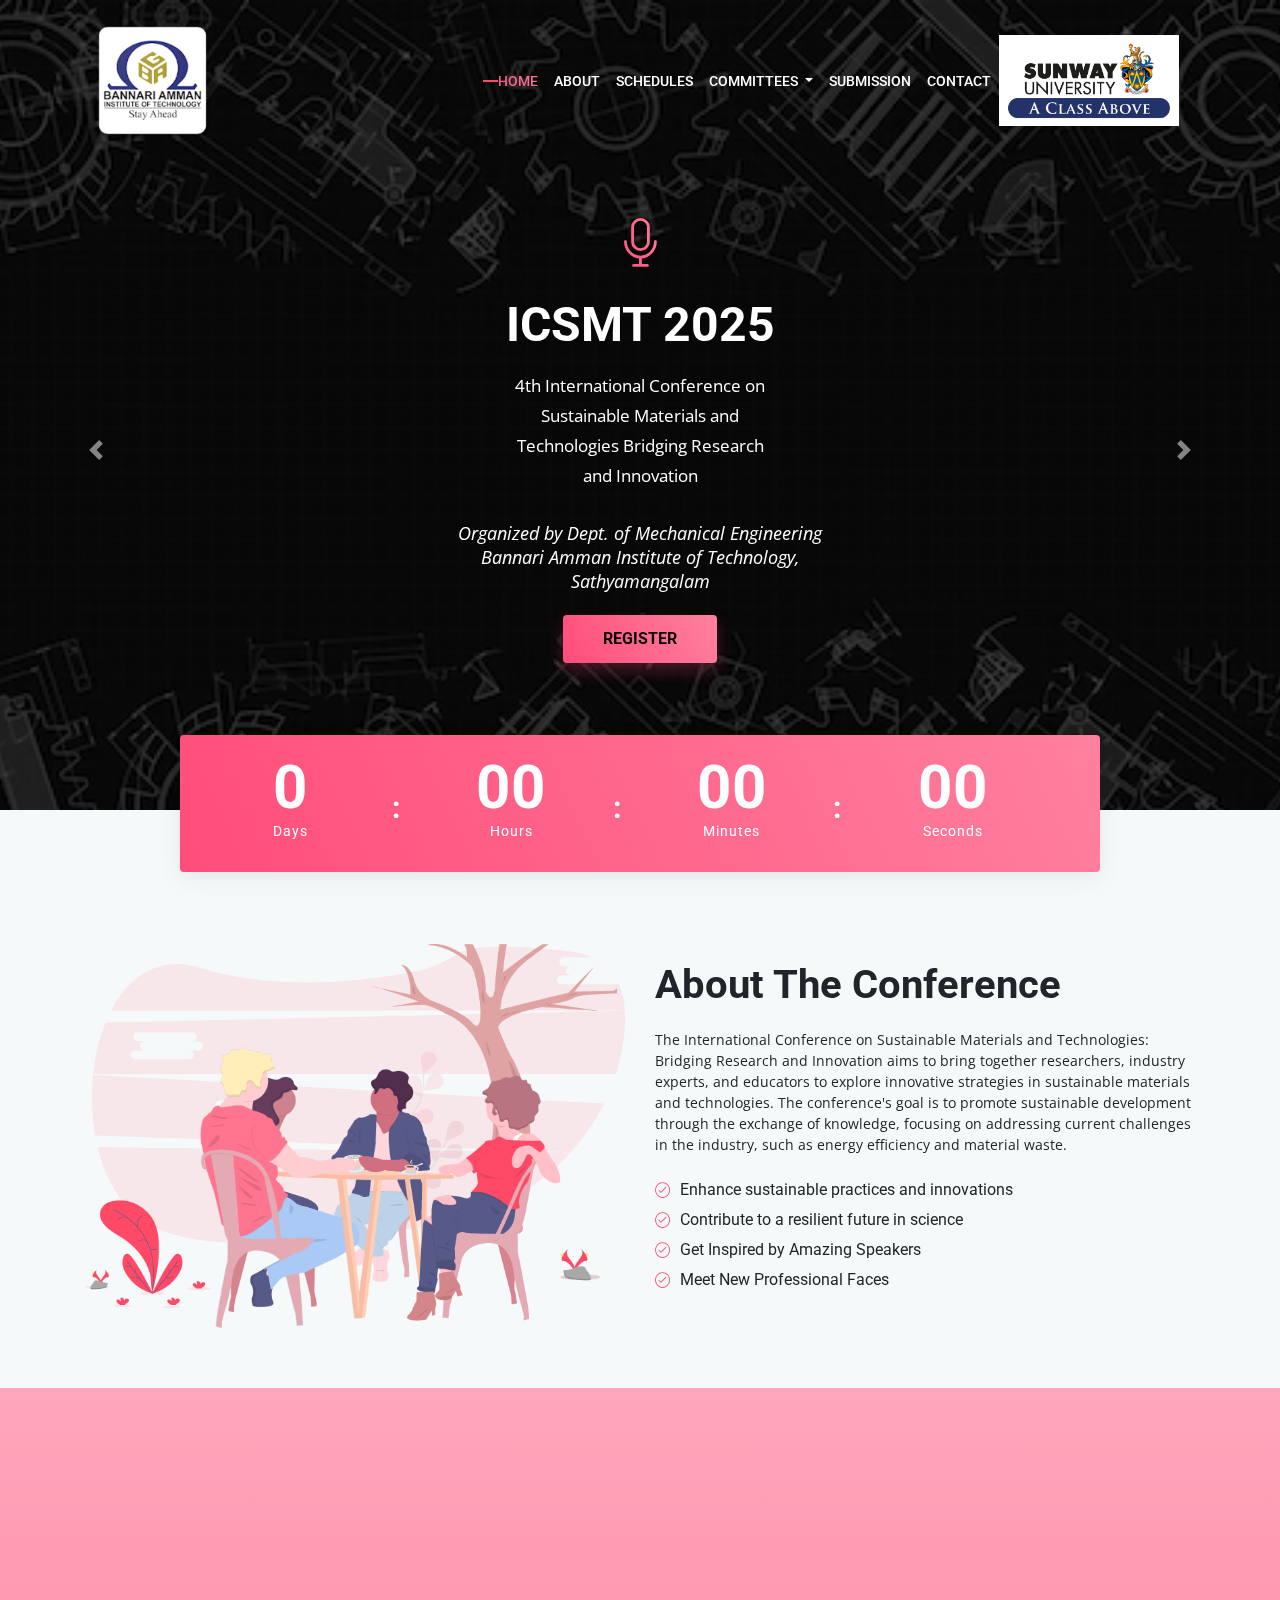
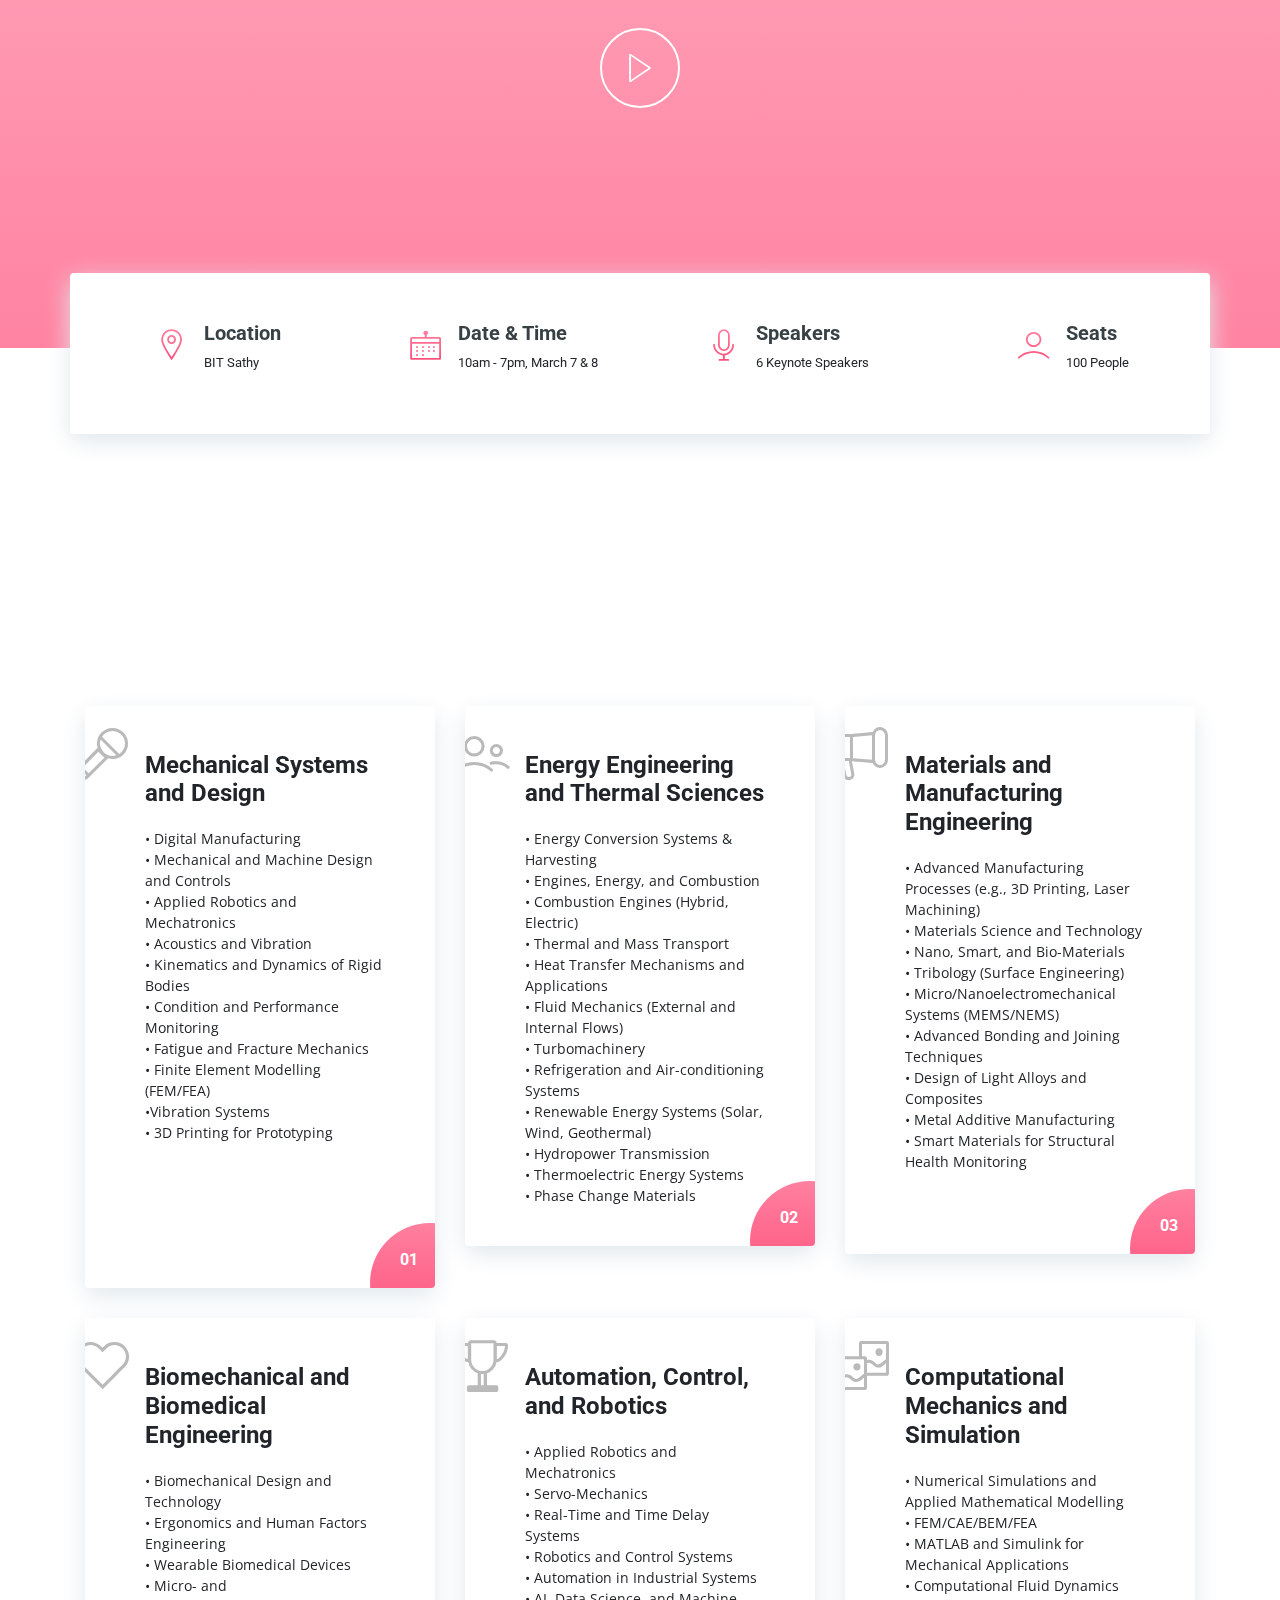
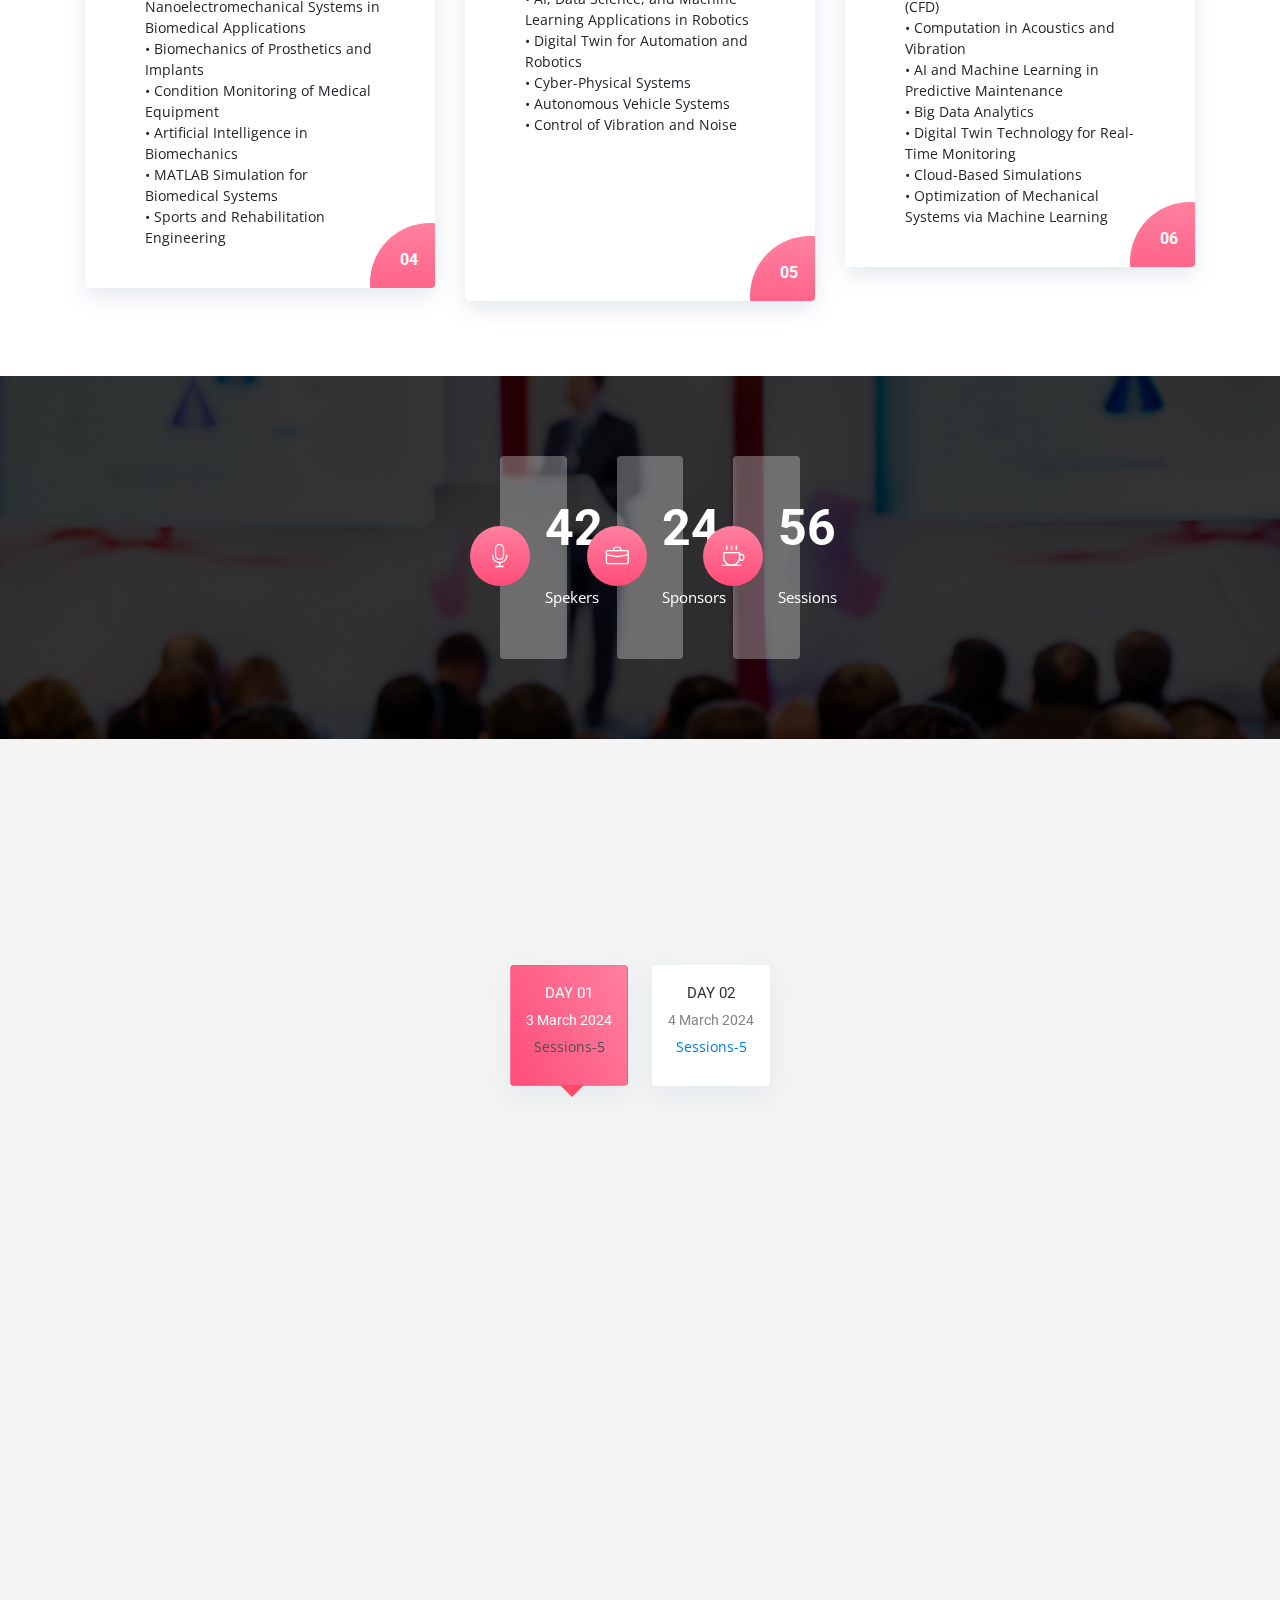
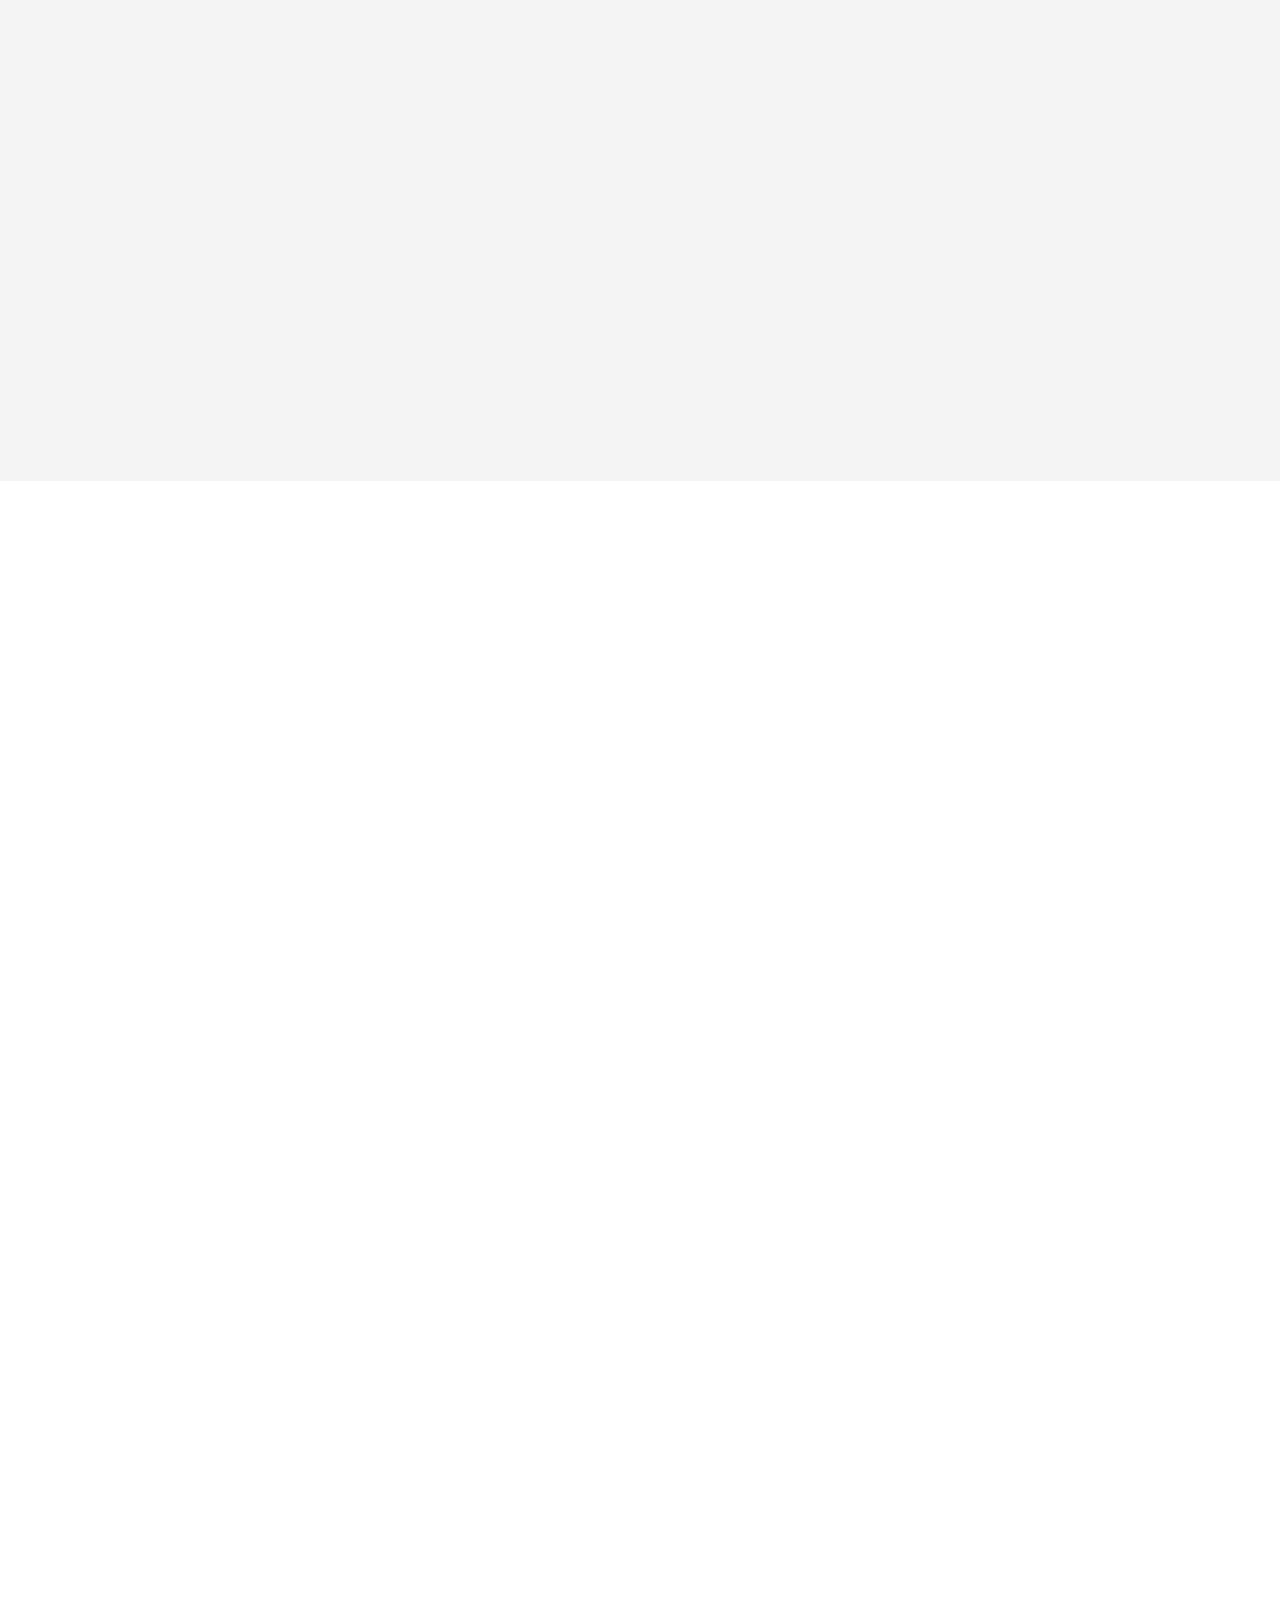
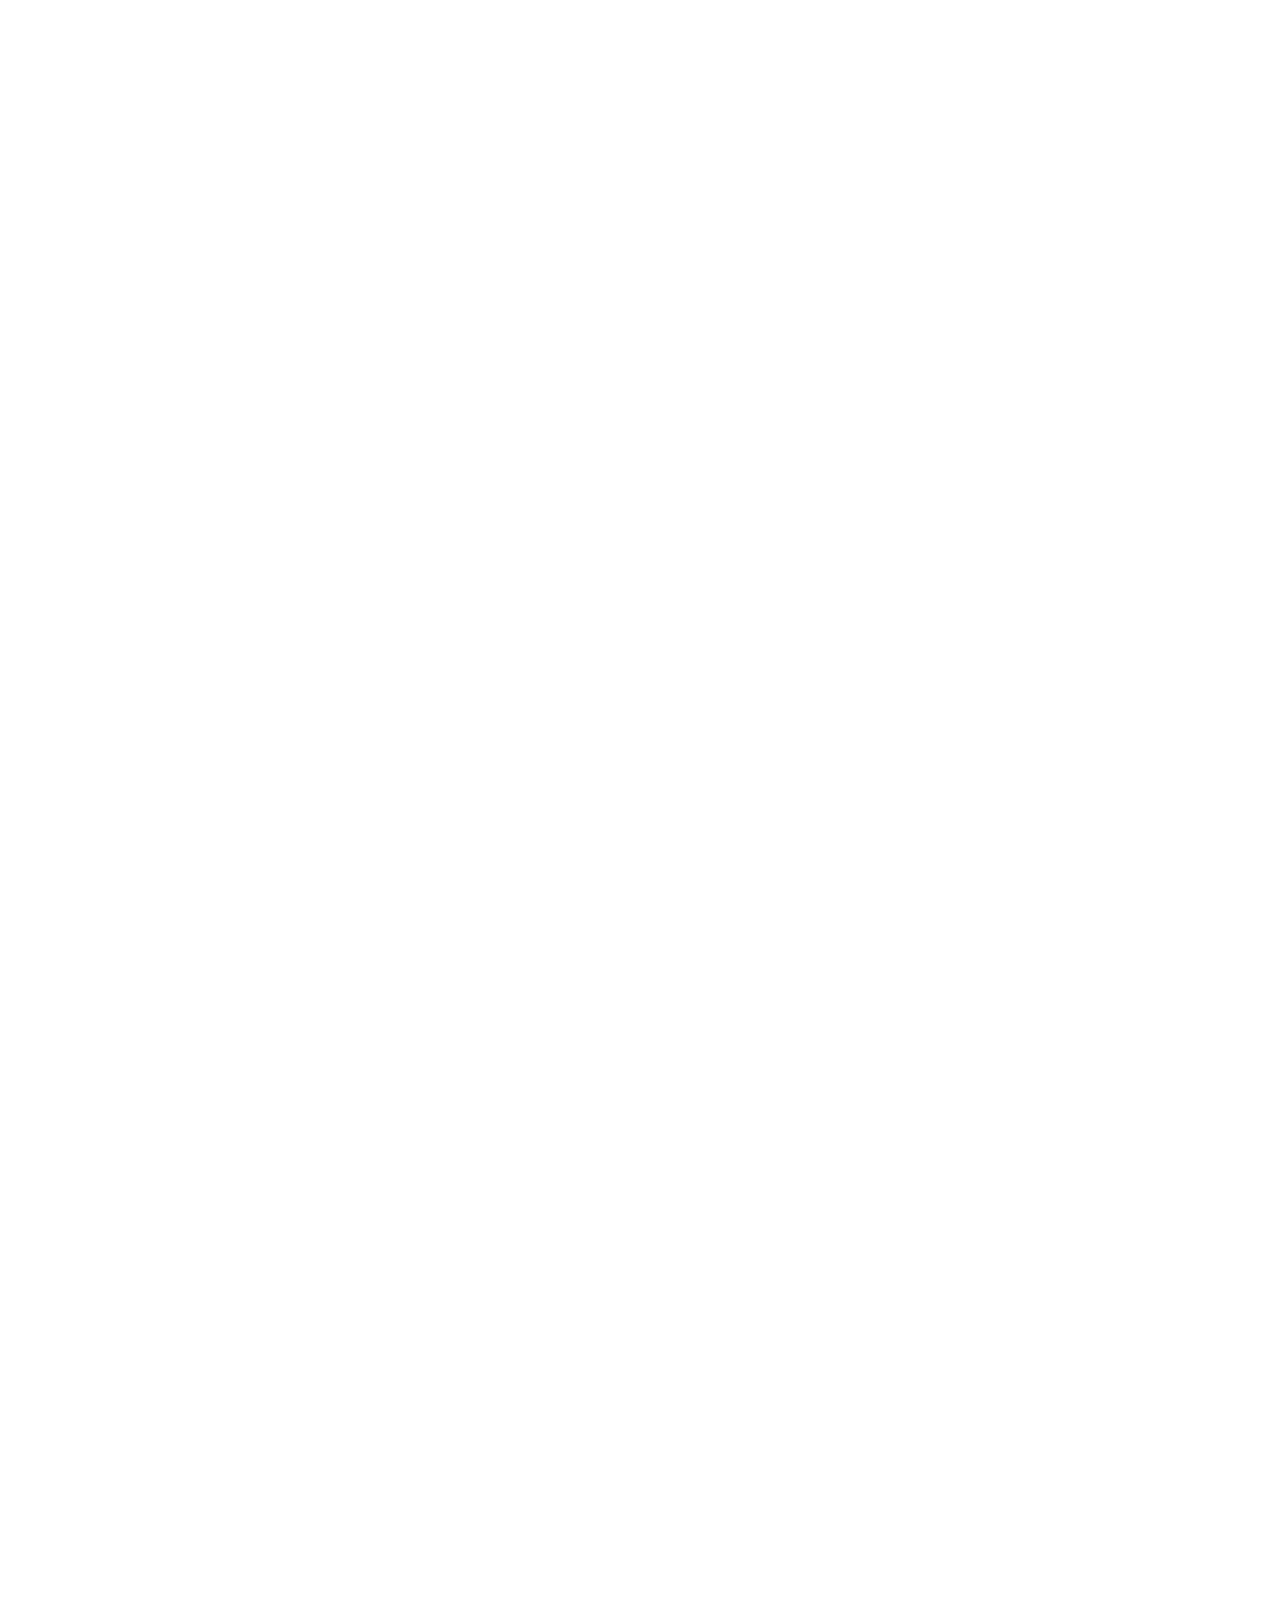
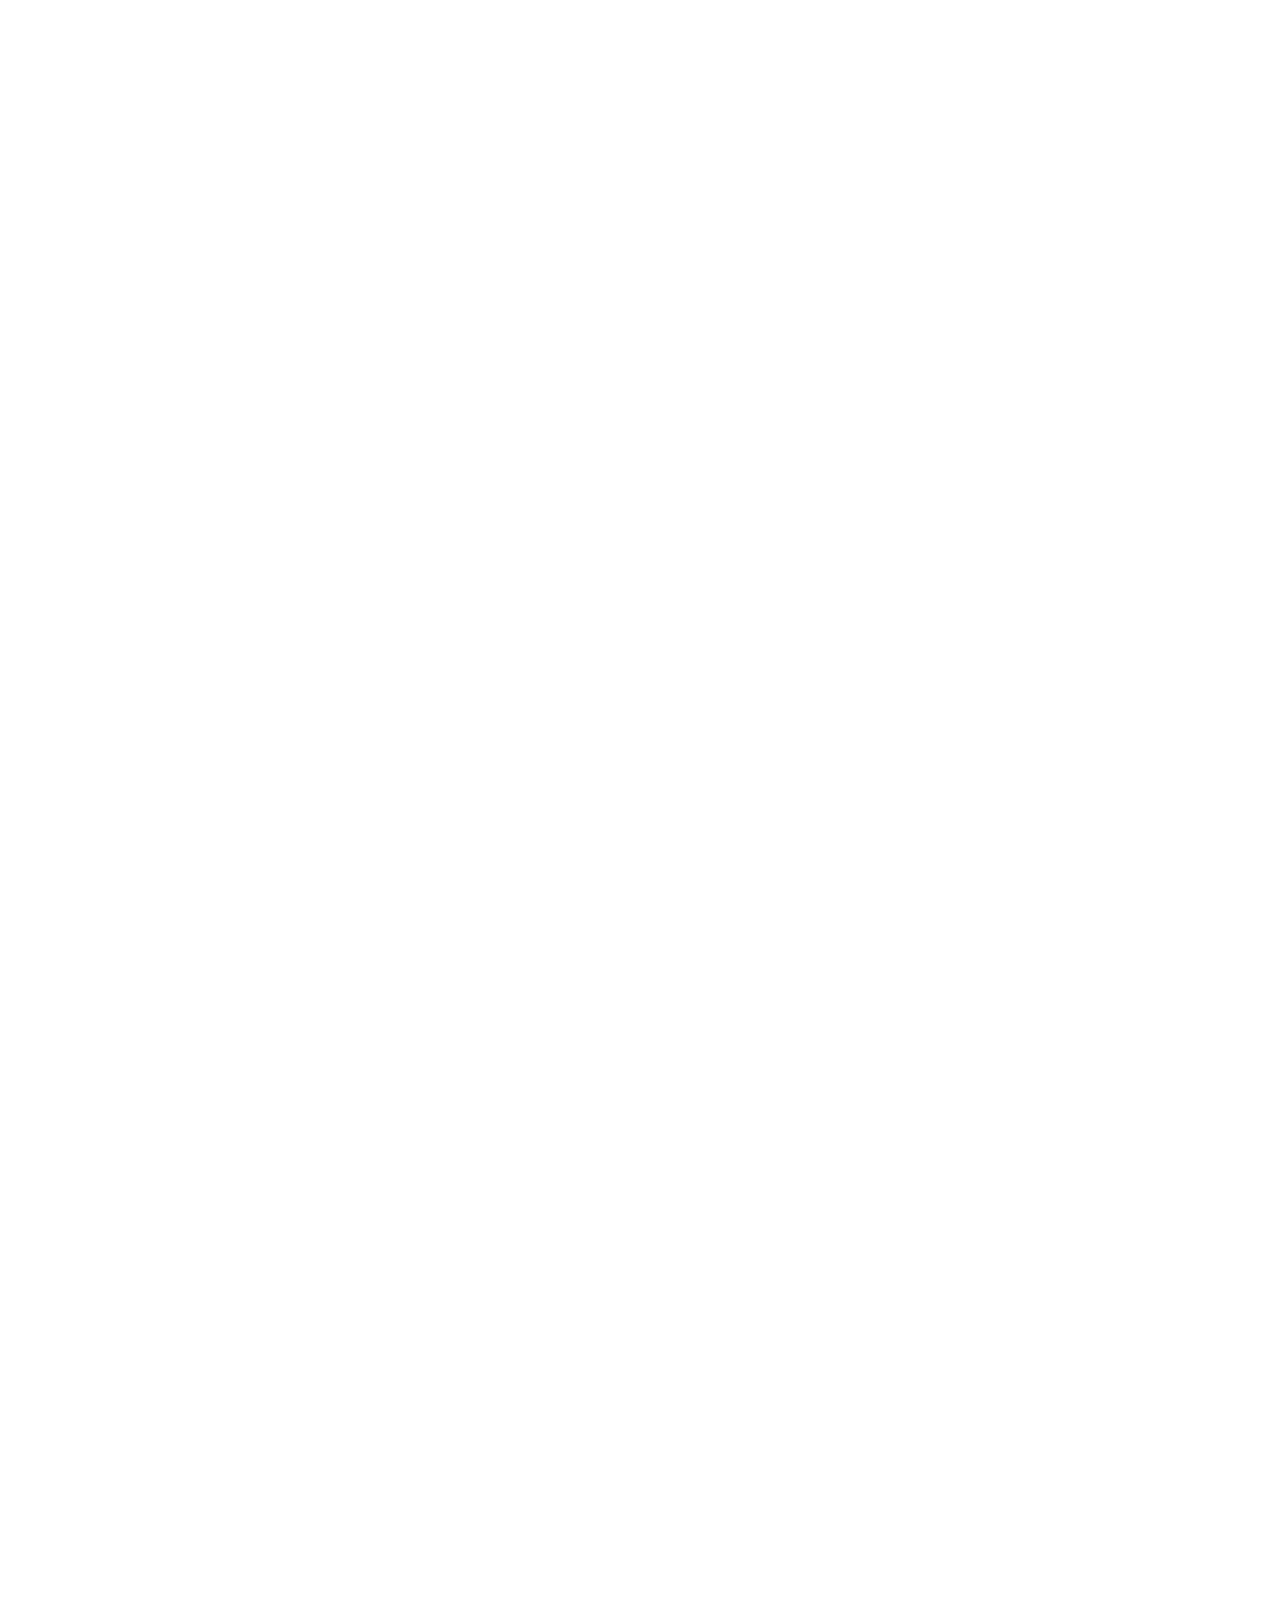
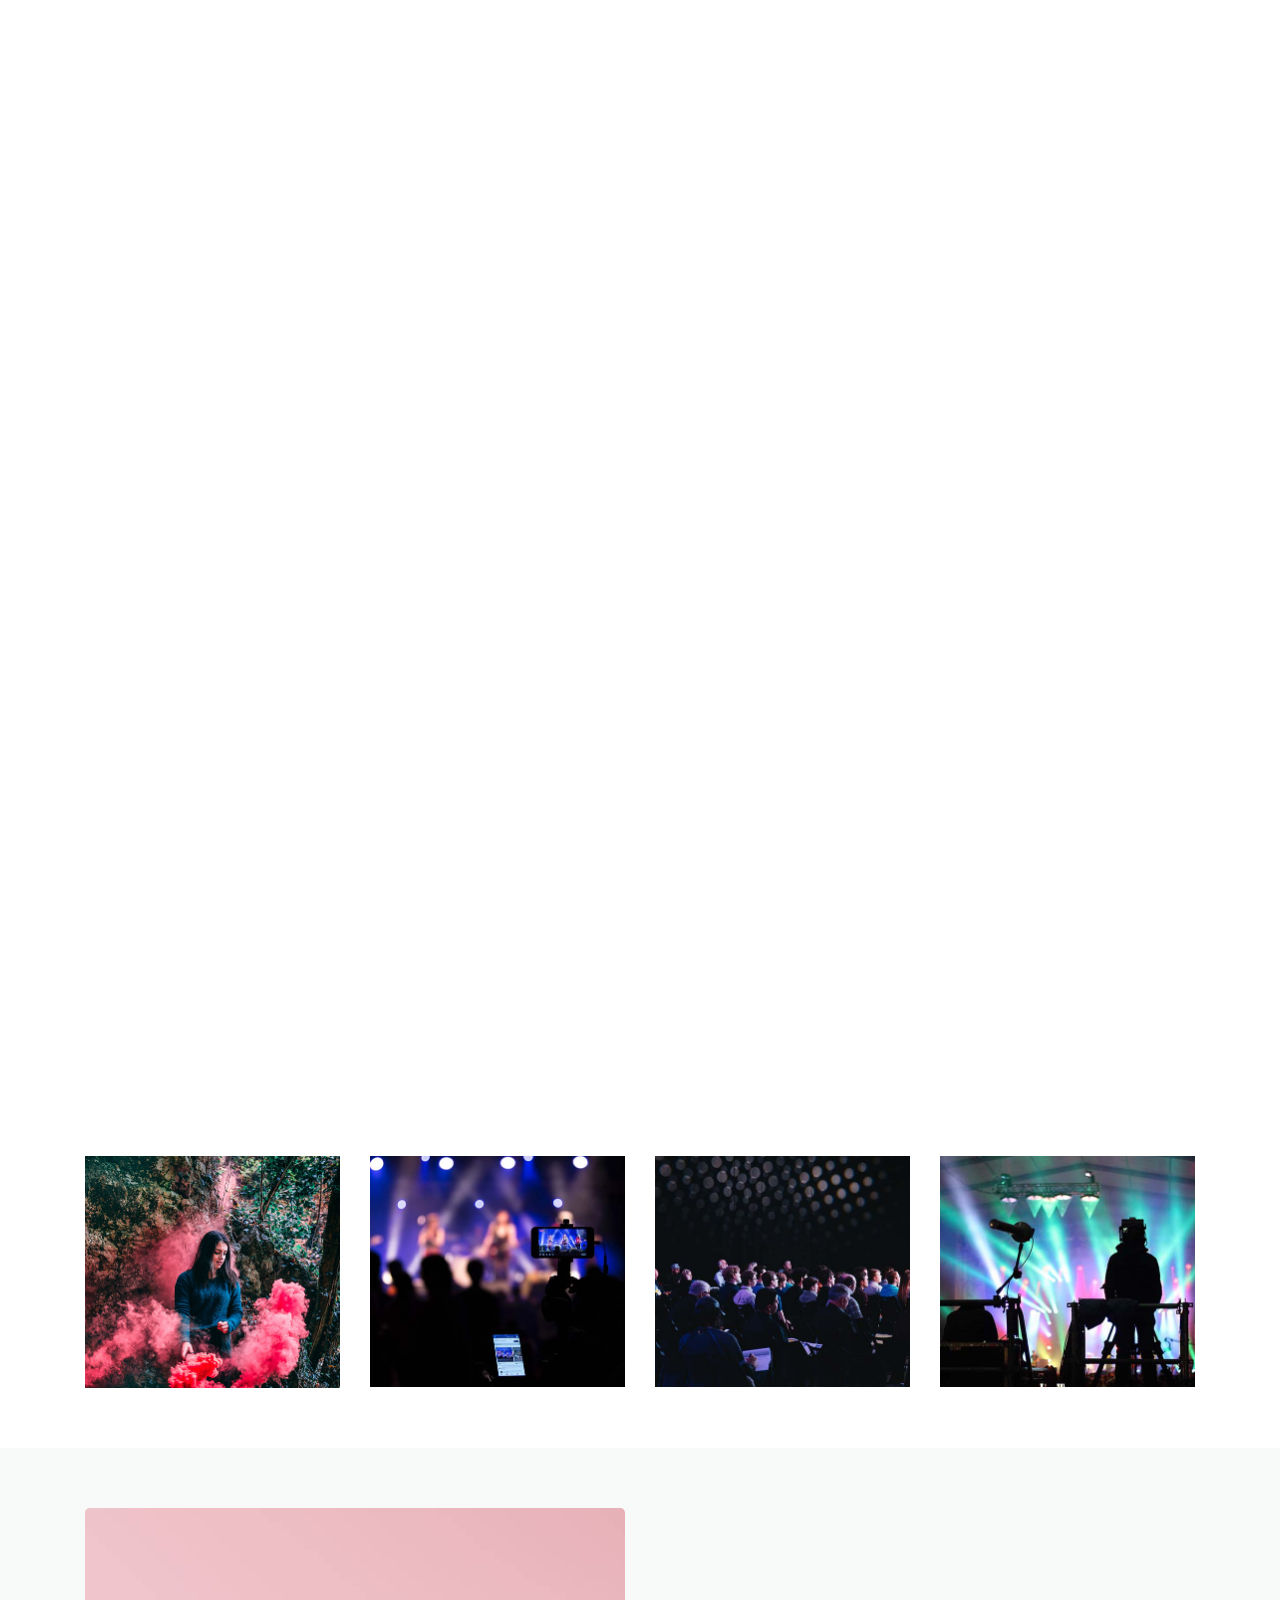
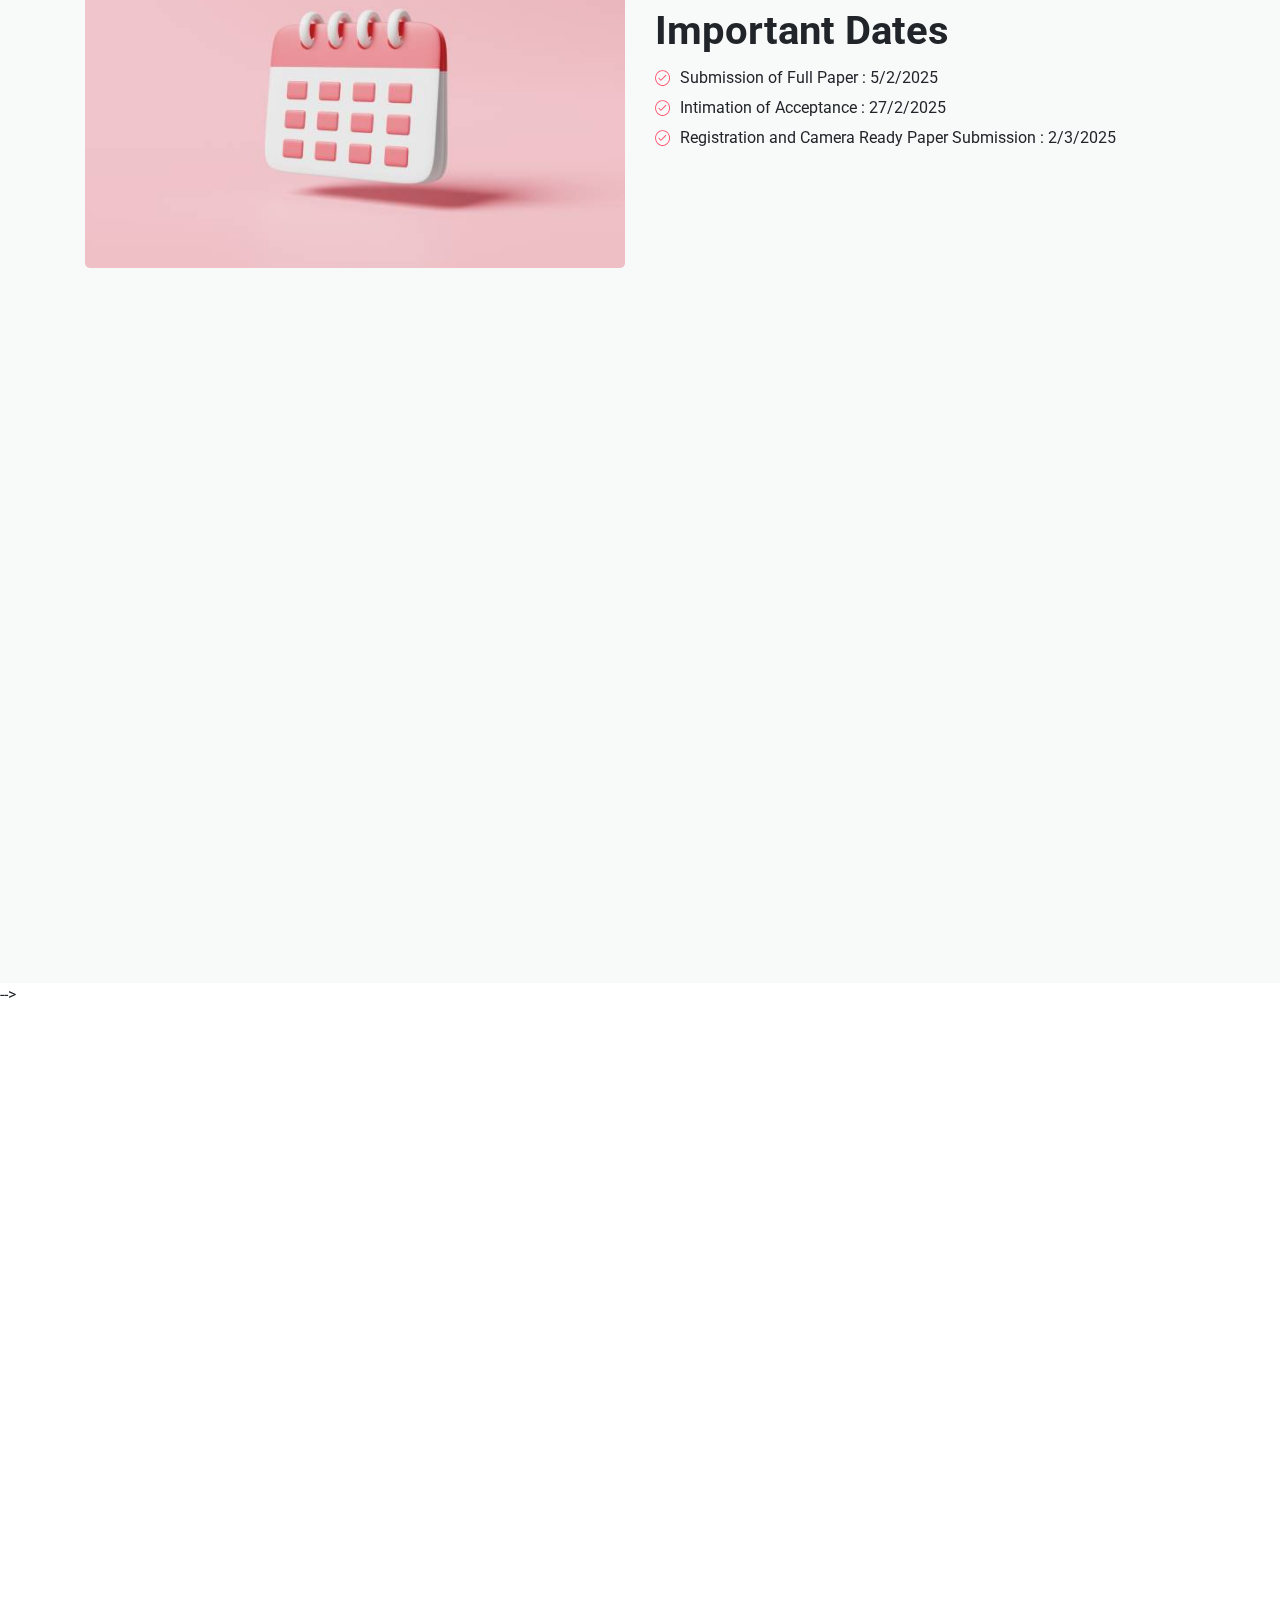
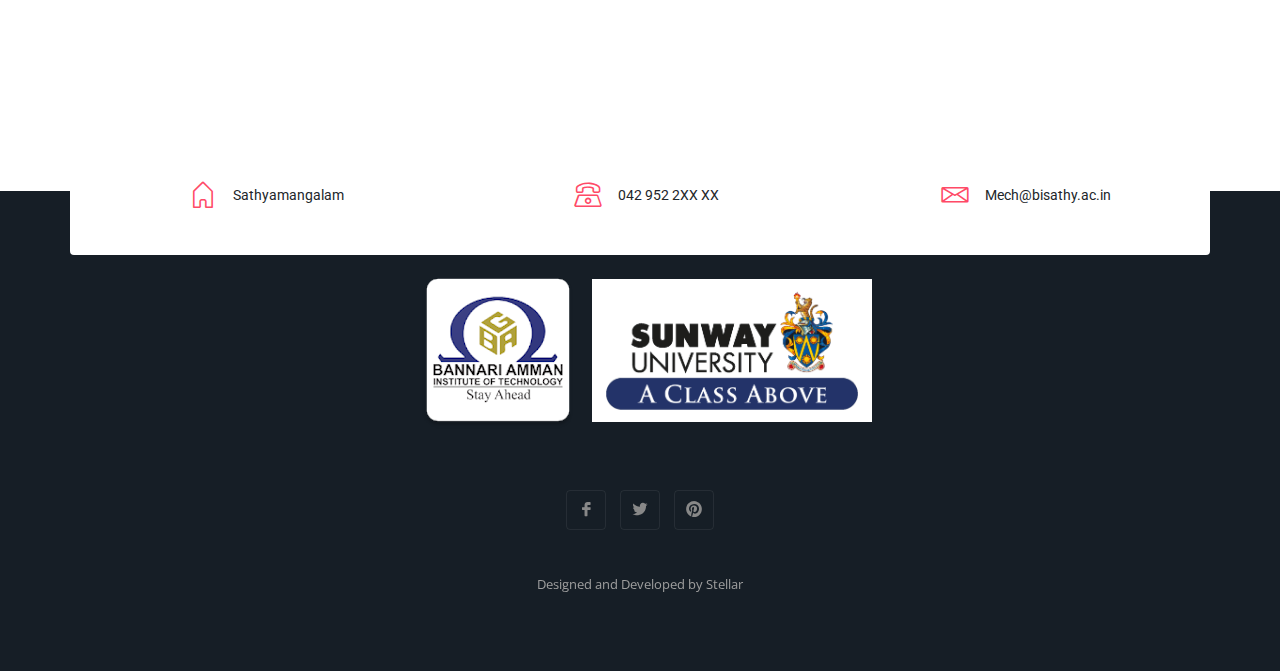
==== eventup-free-lite/index.html @ 9269b2e8 "Updates made" ====
<!DOCTYPE html>
<html lang="en">
  <head>
    <!-- Required meta tags -->
    <meta charset="utf-8">
    <meta name="viewport" content="width=device-width, initial-scale=1, shrink-to-fit=no">

    <title>ICSMT-2025</title>

    <!-- Bootstrap CSS -->
    <link rel="stylesheet" type="text/css" href="assets/css/bootstrap.min.css" >
    <!-- Icon -->
    <link rel="stylesheet" type="text/css" href="assets/fonts/line-icons.css">
    <!-- Nivo Lightbox -->
    <link rel="stylesheet" type="text/css" href="assets/css/nivo-lightbox.css" >
    <!-- Animate -->
    <link rel="stylesheet" type="text/css" href="assets/css/animate.css">
    <!-- Main Style -->
    <link rel="stylesheet" type="text/css" href="assets/css/main.css">
    <!-- Responsive Style -->
    <link rel="stylesheet" type="text/css" href="assets/css/responsive.css">

<!-- Bootstrap CSS -->
<link href="https://stackpath.bootstrapcdn.com/bootstrap/4.5.2/css/bootstrap.min.css" rel="stylesheet">
<!-- Bootstrap JS -->
<script src="https://code.jquery.com/jquery-3.5.1.slim.min.js"></script>
<script src="https://cdn.jsdelivr.net/npm/@popperjs/core@2.4.4/dist/umd/popper.min.js"></script>
<script src="https://stackpath.bootstrapcdn.com/bootstrap/4.5.2/js/bootstrap.min.js"></script>


  </head>
  <body>

    <!-- Header Area wrapper Starts -->
    <header id="header-wrap">
      <!-- Navbar Start -->
      <nav class="navbar navbar-expand-lg bg-inverse fixed-top scrolling-navbar">
        <div class="container">
          <!-- Brand and toggle get grouped for better mobile display -->
          <a href="index.html" class="navbar-brand"><img src="assets/img/logo.png" alt=""></a>       
          <button class="navbar-toggler" type="button" data-toggle="collapse" data-target="#navbarCollapse" aria-controls="navbarCollapse" aria-expanded="false" aria-label="Toggle navigation">
            <i class="lni-menu"></i>
          </button>
          <div class="collapse navbar-collapse" id="navbarCollapse">
            <ul class="navbar-nav mr-auto w-100 justify-content-end">
              <li class="nav-item active">
                <a class="nav-link" href="#header-wrap">
                  Home
                </a>
              </li>
              <li class="nav-item ">
                <a class="nav-link" href="#about">
                  About
                </a>
              </li>
              <li class="nav-item ">
                <a class="nav-link" href="#schedules">
                  schedules
                </a>
              </li>            
              <!-- <li class="nav-item dropdown">
                <a class="nav-link" href="#keynote">  Committees   </a>
              </li>
              <li class="nav-item dropdown">
                <a class="nav-link" href="#national">  national   </a>
              </li>
              <li class="nav-item dropdown">
                <a class="nav-link" href="#international">  international   </a>
              </li>
              
               -->
               <li class="nav-item dropdown committees-dropdown">
                <a
                  class="nav-link dropdown-toggle"
                  href="#"
                  id="committeesDropdown"
                  role="button"
                  data-toggle="dropdown"
                  aria-haspopup="true"
                  aria-expanded="false"
                >
                  Committees
                </a>
                <ul class="dropdown-menu">
                  <li><a class="dropdown-item" href="#keynote" >Key Note Speakers</a></li>
                  <li><a class="dropdown-item" href="#international" >International</a></li>
                  <li><a class="dropdown-item" href="#advisory" >Advisory</a></li>
                  <li><a class="dropdown-item" href="#organising  " >Organising</a></li>
                </ul>
              </li>
              <!-- <li class="nav-item">
                <a class="nav-link" href="#gallery">
                  Gallery
                </a>
              </li> -->
              <li class="nav-item">
                <a class="nav-link" href="#pricing">
                  Submission
                </a>
              </li>
              <!-- <li class="nav-item">
                <a class="nav-link" href="#sponsors">
                  Sponsors
                </a>
              </li> -->
              <li class="nav-item">
                <a class="nav-link" href="#google-map-area">
                  Contact
                </a>
              </li>
              <li><br></li>
              <li><br></li>
            </ul>
          </div>
          <a href="index.html" class="navbar-brand"><img src="assets/img/logo1.png" alt=""  style="width: 180px; height: 150%;"></a> 
        </div>
      </nav>
      <!-- Navbar End -->

      <!-- Hero Area Start -->
      <!-- <div id="hero-area" class="hero-area-bg">
        <div class="overlay"></div>
        <div class="container">
          <div class="row justify-content-center">
            <div class="col-lg-9 col-sm-12">
              <div class="contents text-center">
                <div class="icon">
                  <i class="lni-mic"></i>
                </div>
                <h2 class="head-title">ICSMT 2025</h2>
                <p class="banner-desc">
                  4th International Conference on Sustainable Materials and Technologies Bridging Research and Innovation</p>
                  <p class="banner-info">Organized by Dept. of Mechanical Engineering <br>
                  Bannari Amman Institute of Technology, Sathyamangalam
                  </p>
                  <div class="banner-btn">
                  <a href="#pricing" class="btn btn-common">Register</a>
                </div>
              </div>
            </div>
          </div>
        </div>
      </div> -->
      <!-- Hero Area End -->
      <div id="hero-area" class="hero-area-bg">
        <div id="heroCarousel" class="carousel slide" data-ride="carousel" data-bs-interval="1000">
          <!-- Indicators -->
          <ol class="carousel-indicators">
            <li data-target="#heroCarousel" data-slide-to="0" class="active"></li>
            <li data-target="#heroCarousel" data-slide-to="1"></li>
            <li data-target="#heroCarousel" data-slide-to="2"></li>
          </ol>
      
          <!-- Carousel Items -->
          <div class="carousel-inner">
            <!-- Slide 1 -->
            <div class="carousel-item active">
              <div class="overlay"></div>
              <img src="assets/img/hero-image-1.jpg" class="d-block w-100" alt="Slide 1">
              <div class="carousel-caption d-flex align-items-center justify-content-center">
                <div class="contents text-center">
                  <div class="icon">
                    <i class="lni-mic"></i>
                  </div>
                  <h2 class="head-title">ICSMT 2025</h2>
                  <p class="banner-desc">
                    4th International Conference on Sustainable Materials and Technologies Bridging Research and Innovation
                  </p>
                  <p class="banner-info">
                    Organized by Dept. of Mechanical Engineering <br>
                    Bannari Amman Institute of Technology, Sathyamangalam
                  </p>
                  <div class="banner-btn">
                    <a href="#pricing" class="btn btn-common">Register</a>
                  </div>
                </div>
              </div>
            </div>
      
            <!-- Slide 2 -->
            <div class="carousel-item">
              <div class="overlay"></div>
              <img src="assets/img/hero-image-2.jpg" class="d-block w-100" alt="Slide 2">
              <div class="carousel-caption d-flex align-items-center justify-content-center">
                <div class="contents text-center">
                  <h2 class="head-title">Explore Innovations</h2>
                  <p class="banner-desc">Join hands to create sustainable solutions for a better tomorrow.</p>
                  <div class="banner-btn">
                    <!-- <a href="#about" class="btn btn-common">Learn More</a> -->
                  </div>
                </div>
              </div>
            </div>
      
            <!-- Slide 3 -->
            <div class="carousel-item">
              <div class="overlay"></div>
              <img src="assets/img/hero-image-3.jpg" class="d-block w-100" alt="Slide 3">
              <div class="carousel-caption d-flex align-items-center justify-content-center">
                <div class="contents text-center">
                  <h2 class="head-title">
                    Important Dates
                    </h2>
                  <p class="banner-desc">Submission of Full Paper : 5/2/2025 <br>
                    Intimation of Acceptance : 27/2/2025 <br>
                    Registration and Camera Ready Paper Submission : 2/3/2025</p>
                  <div class="banner-btn">
                    <!-- <a href="#contact" class="btn btn-common">Contact Us</a> -->
                  </div>
                </div>
              </div>
            </div>
          </div>
      
          <!-- Controls -->
          <a class="carousel-control-prev" href="#heroCarousel" role="button" data-slide="prev">
            <span class="carousel-control-prev-icon" aria-hidden="true"></span>
            <span class="sr-only">Previous</span>
          </a>
          <a class="carousel-control-next" href="#heroCarousel" role="button" data-slide="next">
            <span class="carousel-control-next-icon" aria-hidden="true"></span>
            <span class="sr-only">Next</span>
          </a>
        </div>
      </div>
      
    </header>
    
    <!-- Header Area wrapper End -->
    <style>

.hero-area-bg {
  position: relative;
  height: 90vh;
  overflow: hidden;
}

.hero-area-bg .overlay {
  position: absolute;
  top: 0;
  left: 0;
  width: 100%;
  height: 100%;
  background: rgba(0, 0, 0, 0.5); /* Dark overlay */
  z-index: 1;
}

.carousel-item img {
  object-fit: cover;
  height: 100vh;
}

.carousel-caption {
  position: absolute;
  z-index: 2;
  top: 50%;
  left: 50%;
  transform: translate(-50%, -50%);
  color: white;
}

.head-title {
  font-size: 2.5rem;
  font-weight: bold;
  color: #f8c32d;
}

.banner-desc,
.banner-info {
  font-size: 1.2rem;
  color: white;
}

.banner-btn .btn-common {
  margin-top: 20px;
  padding: 10px 30px;
  background-color: #f8c32d;
  border: none;
  color: black;
  font-weight: bold;
  text-transform: uppercase;
  transition: background-color 0.3s ease;
}

.banner-btn .btn-common:hover {
  background-color: #ffda3a;
  color: black;
}


      /* Committees-specific dropdown styling */
      .nav-item.committees-dropdown .dropdown-menu {
        position: absolute;
        top: 100%;
        left: 0;
        display: none;
        background-color: #fffafa;
        border: 2px solid #ff6b8f;
        padding: 0;
        border: none;
      }
      
      .nav-item.committees-dropdown .dropdown-item {
        color: rgb(0, 0, 0);
        padding: 10px 20px;
        transition: background-color 0.3s ease, color 0.3s ease;
      }
      
      .nav-item.committees-dropdown .dropdown-item:hover {
        /* background-color: #f8c32d; */
        color: #000;
      }
      
      .nav-item.committees-dropdown:hover .dropdown-menu {
        display: block;
      }
      
      .nav-item.committees-dropdown .dropdown-item.active {
        background-color: #f8c32d;
        color: #000;
      }
      
      .nav-item.committees-dropdown .dropdown-toggle.active {
        color: #f8c32d;
      }
      </style>
    <!-- Count Bar Start -->
      <section id="count">
        <div class="container">
          <div class="row justify-content-center">
            <div class="col-10">
              <div class="count-wrapper text-center">
                <div class="time-countdown wow fadeInUp" data-wow-delay="0.2s">
                  <div id="clock" class="time-count"></div>
                </div>
              </div>
            </div>
          </div>
        </div>
      </section>
    <!-- Count Bar End -->

    <!-- About Section Start -->
    <section id="about" class="section-padding">
      <div class="container">
        <div class="row">
          <div class="col-lg-6 col-md-12 col-xs-12">
            <div class="img-thumb">
              <img class="img-fluid" src="assets/img/about/img1.png" alt="">
            </div>
          </div>
          <div class="col-lg-6 col-md-12 col-xs-12">
            <div class="about-content">
              <div>
                <div class="about-text">  
                  <h2>About The Conference</h2>
                  <p>The International Conference on Sustainable Materials and Technologies: Bridging Research and Innovation aims to bring together researchers, industry experts, and educators to explore innovative strategies in sustainable materials and technologies. The conference's goal is to promote sustainable development through the exchange of knowledge, focusing on addressing current challenges in the industry, such as energy efficiency and material waste. </p>
                </div>
                <ul class="stylish-list mb-3">
                  <li><i class="lni-check-mark-circle"></i>Enhance sustainable practices and innovations</li>
                  <li><i class="lni-check-mark-circle"></i>Contribute to   a resilient future in science</li>
                  <li><i class="lni-check-mark-circle"></i>Get Inspired by Amazing Speakers</li>
                  <li><i class="lni-check-mark-circle"></i>Meet New Professional Faces</li>
                  <!-- <li><i class="lni-check-mark-circle"></i>Lorem ipsum dolor sit ameterib quodsi</li> -->
                </ul>
                <!-- <a class="btn btn-common" href="#">Learn More</a> -->
              </div>
            </div>
          </div>
        </div>
      </div>
    </section>
    <!-- About Section End -->


    <!-- Video Section Start -->
    <div class="ready-to-play">
      <video id="bgvid" class="stop" loop>
        <source src="assets/video/event.webm" type="video/mp4">
      </video>
      <div id="polina" class="video-text">
        <div class="tb-t">
            <div class="tb-c">
              <div class="polina"><button><i class='lni-play'></i></button></div>
            </div>
        </div>
      </div>
    </div>
    <!-- Video Section End -->

    <!-- Information Bar Start -->
    <section id="information-bar">
      <div class="container">
        <div class="row inforation-wrapper">
          <div class="col-lg-3 col-md-6 col-xs-12">
            <ul>
              <li>
                <i class="lni-map-marker"></i>
              </li>
              <li><span><b>Location</b> BIT Sathy</span></li>
            </ul>
          </div>
          <div class="col-lg-3 col-md-6 col-xs-12">
            <ul>
              <li>
                <i class="lni-calendar"></i>
              </li>
              <li><span><b>Date & Time</b> 10am - 7pm, March 7 & 8</span></li>
            </ul>
          </div>
          <div class="col-lg-3 col-md-6 col-xs-12">
            <ul>
              <li>
                <i class="lni-mic"></i>
              </li>
              <li><span><b>Speakers</b> 6 Keynote Speakers</span></li>
            </ul>
          </div>
          <div class="col-lg-3 col-md-6 col-xs-12">
            <ul>
              <li>
                <i class="lni-user"></i>
              </li>
              <li><span><b>Seats</b> 100 People</span></li>
            </ul>
          </div>
        </div>
      </div>
    </section>
    <!-- Information Bar End -->

     <!-- intro Section Start -->
    <section id="intro" class="intro section-padding">
      <div class="container">
        <div class="row">
          <div class="col-12">
            <div class="section-title-header text-center">
              <h2 class="section-title wow fadeInUp" data-wow-delay="0.2s">Themes</h2>
              <p class="wow fadeInDown" data-wow-delay="0.2s">ICSMT 2025 seeks to explore the intricate relationship between material properties and their performance in real-world applications, <br> emphasizing how smart materials can revolutionize various sectors such as <br> healthcare, energy, construction, and environmental sustainability</p>
            </div>
          </div>
        </div>
        <div class="row intro-wrapper">
          <div class="col-lg-4 col-md-6 col-xs-12">
            <div class="single-intro-text mb-70">
               <i class="lni-microphone"></i>
               <h3>Mechanical Systems and Design</h3>
               <p>
                •	Digital Manufacturing<br>
                •	Mechanical and Machine Design and Controls<br>
                •	Applied Robotics and Mechatronics<br>
                •	Acoustics and Vibration<br>
                •	Kinematics and Dynamics of Rigid Bodies<br>
                •	Condition and Performance Monitoring<br>
                •	Fatigue and Fracture Mechanics<br>
                •	Finite Element Modelling (FEM/FEA)<br>
                •Vibration Systems <br>
•	3D Printing for Prototyping <br>
<br><br><br><br><br>

               </p>
               <span class="count-number">01</span>
            </div>
          </div>
          <div class="col-lg-4 col-md-6 col-xs-12">
            <div class="single-intro-text">
               <i class="lni-users"></i>
               <h3 class="ts-title">Energy Engineering and Thermal Sciences</h3>
               <p>
                •	Energy Conversion Systems & Harvesting<br>
                •	Engines, Energy, and Combustion<br>
                •	Combustion Engines (Hybrid, Electric)<br>
                •	Thermal and Mass Transport<br>
                •	Heat Transfer Mechanisms and Applications<br>
                •	Fluid Mechanics (External and Internal Flows)<br>
                •	Turbomachinery<br>
                •	Refrigeration and Air-conditioning Systems<br>
                •	Renewable Energy Systems (Solar, Wind, Geothermal)<br>
                •	Hydropower Transmission<br>
                •	Thermoelectric Energy Systems<br>
                •	Phase Change Materials <br>
                
               </p>
               <span class="count-number">02</span>
            </div>
            <div class="border-shap left"></div>
          </div>
          <div class="col-lg-4 col-md-6 col-xs-12">
            <div class="single-intro-text mb-70">
               <i class="lni-bullhorn"></i>
               <h3>Materials and Manufacturing Engineering</h3>
               <p>
                •	Advanced Manufacturing Processes (e.g., 3D Printing, Laser Machining)<br>
                •	Materials Science and Technology<br>
                •	Nano, Smart, and Bio-Materials<br>
                •	Tribology (Surface Engineering)<br>
                •	Micro/Nanoelectromechanical Systems (MEMS/NEMS)<br>
                •	Advanced Bonding and Joining Techniques<br>
                •	Design of Light Alloys and Composites<br>
                •	Metal Additive Manufacturing<br>
                •	Smart Materials for Structural Health Monitoring<br><br><br>
               </p>
               <span class="count-number">03</span>
            </div>
          </div>
          <div class="col-lg-4 col-md-6 col-xs-12">
            <div class="single-intro-text mb-70">
               <i class="lni-heart"></i>
               <h3>Biomechanical and Biomedical Engineering</h3>
               <p>
                •	Biomechanical Design and Technology<br>
                •	Ergonomics and Human Factors Engineering<br>
                •	Wearable Biomedical Devices<br>
                •	Micro- and Nanoelectromechanical Systems in Biomedical Applications<br>
                •	Biomechanics of Prosthetics and Implants<br>
                •	Condition Monitoring of Medical Equipment<br>
                •	Artificial Intelligence in Biomechanics<br>
                •	MATLAB Simulation for Biomedical Systems<br>
                •	Sports and Rehabilitation Engineering<br>
               </p>
               <span class="count-number">04</span>
            </div>
          </div>
          <div class="col-lg-4 col-md-6 col-xs-12">
            <div class="single-intro-text mb-70">
               <i class="lni-cup"></i>
               <h3>Automation, Control, and Robotics</h3>
               <p>
                •	Applied Robotics and Mechatronics<br>
                •	Servo-Mechanics<br>
                •	Real-Time and Time Delay Systems<br>
                •	Robotics and Control Systems<br>
                •	Automation in Industrial Systems<br>
                •	AI, Data Science, and Machine Learning Applications in Robotics<br>
                •	Digital Twin for Automation and Robotics<br>
                •	Cyber-Physical Systems<br>
                •	Autonomous Vehicle Systems<br>
                •	Control of Vibration and Noise<br>
                <br>
                <br>
                <br>
                <br>
                <br>
                <br>
               </p>
               <span class="count-number">05</span>
            </div>
          </div>
          <div class="col-lg-4 col-md-6 col-xs-12">
            <div class="single-intro-text mb-70">
               <i class="lni-gallery"></i>
               <h3>Computational Mechanics and Simulation</h3>
               <p>
                •	Numerical Simulations and Applied Mathematical Modelling<br>
                •	FEM/CAE/BEM/FEA<br>
                •	MATLAB and Simulink for Mechanical Applications<br>
                •	Computational Fluid Dynamics (CFD)<br>
                •	Computation in Acoustics and Vibration<br>
                •	AI and Machine Learning in Predictive Maintenance<br>
                •	Big Data Analytics <br>
                •	Digital Twin Technology for Real-Time Monitoring<br>
                •	Cloud-Based Simulations<br>
                •	Optimization of Mechanical Systems via Machine Learning<br>
               </p>
               <span class="count-number">06</span>
            </div>
          </div>
        </div>
      </div>
    </section>
    <!-- intro Section End -->
  
    <!-- Counter Area Start-->
    <section class="counter-section section-padding">
      <div class="container d-flex justify-content-center align-items-center">
        <div class="row justify-content-center align-items-center">
          <!-- Counter Item -->
          <div class="col-lg-3 col-md-6 col-xs-12 work-counter-widget">
            <div class="counter">
              <div class="icon">
                <i class="lni-mic"></i>
              </div>
              <div class="counter-content">
                <div class="counterUp">42</div>
                <p>Spekers</p>
              </div>
            </div>
          </div>
          <!-- Counter Item -->
          <!-- <div class="col-lg-3 col-md-6 col-xs-12 work-counter-widget">
            <div class="counter">
              <div class="icon">
                <i class="lni-bulb"></i>
              </div>
              <div class="counter-content">
                <div class="counterUp">800</div>
                <p>Seats</p>
              </div>
            </div>
          </div> -->
          <!-- Counter Item -->
          <div class="col-lg-3 col-md-6 col-xs-12 work-counter-widget">
            <div class="counter">
              <div class="icon">
                <i class="lni-briefcase"></i>
              </div>
              <div class="counter-content">
                <div class="counterUp">24</div>
                <p>Sponsors</p>
              </div>
            </div>
          </div>
          <!-- Counter Item -->
          <div class="col-lg-3 col-md-6 col-xs-12 work-counter-widget">
            <div class="counter">
              <div class="icon">
                <i class="lni-coffee-cup"></i>
              </div>
              <div class="counter-content">
                <div class="counterUp">56</div>
                <p>Sessions</p>
              </div>
            </div>
          </div>
        </div>
      </div>
    </section>
    <!-- Counter Area End-->

    <!-- Schedule Section Start -->
    <section id="schedules" class="schedule section-padding">
      <div class="container">
        <div class="row">
          <div class="col-12">
            <div class="section-title-header text-center">
              <h2 class="section-title wow fadeInUp" data-wow-delay="0.2s">Event Schedules</h2>
              <p class="wow fadeInDown" data-wow-delay="0.2s">Lorem ipsum dolor sit amet, in quodsi vulputate pro. Ius illum vocent mediocritatem an <br> cule dicta iriure at phaedrum.</p>
            </div>
          </div>
        </div>
        <div class="row">
          <div class="col-12 mb-5 text-center">
            <ul class="nav nav-tabs" id="myTab" role="tablist">
              <li class="nav-item">
                <a class="nav-link active" id="monday-tab" data-toggle="tab" href="#monday" role="tab" aria-controls="monday" aria-expanded="true">
                  <div class="item-text">
                    <h4>Day 01</h4>
                    <h5>3 March 2024</h5>
                    <p>Sessions-5</p>
                  </div>
                </a>
              </li>
              <li class="nav-item">
                <a class="nav-link" id="tuesday-tab" data-toggle="tab" href="#tuesday" role="tab" aria-controls="tuesday">
                  <div class="item-text">
                    <h4>Day 02</h4>
                    <h5>4 March 2024</h5>
                    <p>Sessions-5</p>
                  </div>
                </a>
              </li>
            </ul>
          </div>
          <div class="col-12">
            <div class="schedule-area row wow fadeInDown" data-wow-delay="0.3s">
              <div class="schedule-tab-content col-12 clearfix">
                <div class="tab-content" id="myTabContent">
                  <div class="tab-pane fade show active" id="monday" role="tabpanel" aria-labelledby="monday-tab">
                    <div id="accordion">
                      <div class="card">
                        <div id="headingOne">
                          <div class="schedule-slot-time">
                            <span> 9.30 - 10.00 AM</span>
                            Conference
                          </div>
                          <div class="collapsed card-header" data-toggle="collapse" data-target="#collapseOne" aria-expanded="false" aria-controls="collapseOne">
                            <div class="images-box">
                              <img class="img-fluid" src="assets/img/logo.png" alt="">
                            </div>                     
                            <h4>INAUGURAL FUNCTION</h4>
                            <!-- <h5 class="name">David Warner</h5> -->
                             <h4><br></h4>
                             <h4><br></h4>
                          </div>
                        </div>
                        <div id="collapseOne" class="collapse show" aria-labelledby="headingOne" data-parent="#accordion">
                          <div class="card-body">
                            <!-- <p>Lorem ipsum dolor sit amet, consectetur adipisicing elit. Amet minima dolores rerum maiores qui at commodi quas, reprehenderit eius consectetur quae magni molestias veniam, provident illum facere iure libero asperiores! Lorem ipsum dolor sit amet, consectetur adipisicing elit. Veniam earum nihil ex ipsa magni eligendi fugiat assumenda suscipit, accusantium, necessitatibus reiciendis odit sed, vero amet blanditiis?</p> -->
                            <div class="location">
                              <span>Location:</span> BIT Sathy
                            </div>
                          </div>
                        </div>
                      </div>
                      <div class="card">
                        <div id="headingTwo">
                          <div class="schedule-slot-time">
                            <span> 10.00 - 11.30 AM</span>
                            Conference
                          </div>
                          <div class="collapsed card-header" data-toggle="collapse" data-target="#collapseTwo" aria-expanded="false" aria-controls="collapseTwo">
                            <div class="images-box">
                              <img class="img-fluid" src="assets/img/logo.png" alt="">
                            </div>
                            <h4>CHIEF GUEST INAUGURAL SPEECH - OFFLINE</h4>
                            <!-- <h5 class="name">David Warner</h5> -->
                             <h4><br></h4>
                             <h4><br></h4>
                          </div>
                        </div>
                        <div id="collapseTwo" class="collapse" aria-labelledby="headingTwo" data-parent="#accordion">
                          <div class="card-body">
                            <!-- <p>Lorem ipsum dolor sit amet, consectetur adipisicing elit. Amet minima dolores rerum maiores qui at commodi quas, reprehenderit eius consectetur quae magni molestias veniam, provident illum facere iure libero asperiores! Lorem ipsum dolor sit amet, consectetur adipisicing elit. Veniam earum nihil ex ipsa magni eligendi fugiat assumenda suscipit, accusantium, necessitatibus reiciendis odit sed, vero amet blanditiis?</p> -->
                            <div class="location">
                              <span>Location:</span> BIT Sathy
                            </div>
                          </div>
                        </div>
                      </div>
                      <div class="card">
                        <div id="headingThree">
                          <div class="schedule-slot-time">
                            <span> 11.45 - 12.30 AM</span>
                            Conference
                          </div>
                          <div class="collapsed card-header" data-toggle="collapse" data-target="#collapseThree" aria-expanded="false" aria-controls="collapseThree">
                            <div class="images-box">
                              <img class="img-fluid" src="assets/img/logo.png" alt="">
                            </div>
                            <h4>KEYNOTE ADDRESS (01) - OFFLINE </h4>
                            <!-- <h5 class="name">David Warner</h5> -->
                             <h4><br></h4>
                             <h4><br></h4>
                          </div>
                        </div>
                        <div id="collapseThree" class="collapse" aria-labelledby="headingThree" data-parent="#accordion">
                          <div class="card-body">
                            <!-- <p>Lorem ipsum dolor sit amet, consectetur adipisicing elit. Amet minima dolores rerum maiores qui at commodi quas, reprehenderit eius consectetur quae magni molestias veniam, provident illum facere iure libero asperiores! Lorem ipsum dolor sit amet, consectetur adipisicing elit. Veniam earum nihil ex ipsa magni eligendi fugiat assumenda suscipit, accusantium, necessitatibus reiciendis odit sed, vero amet blanditiis?</p> -->
                            <div class="location">
                              <span>Location:</span> BIT Sathy
                            </div>
                          </div>
                        </div>
                      </div>


                      <div class="card">
                        <div id="headingFour">
                          <div class="schedule-slot-time">
                            <span> 1.30 - 2.15 PM</span>
                            Conference
                          </div>
                          <div class="collapsed card-header" data-toggle="collapse" data-target="#collapseFour" aria-expanded="false" aria-controls="collapseFour">
                            <div class="images-box">
                              <img class="img-fluid" src="assets/img/logo.png" alt="">
                            </div>
                            <h4>KEYNOTE ADDRESS (02) - ONLINE</h4>
                            <!-- <h5 class="name">David Warner</h5> -->
                             <h4><br></h4>
                             <h4><br></h4>
                          </div>
                        </div>
                        <div id="collapseFour" class="collapse" aria-labelledby="headingFour" data-parent="#accordion">
                          <div class="card-body">
                            <!-- <p>Lorem ipsum dolor sit amet, consectetur adipisicing elit. Amet minima dolores rerum maiores qui at commodi quas, reprehenderit eius consectetur quae magni molestias veniam, provident illum facere iure libero asperiores! Lorem ipsum dolor sit amet, consectetur adipisicing elit. Veniam earum nihil ex ipsa magni eligendi fugiat assumenda suscipit, accusantium, necessitatibus reiciendis odit sed, vero amet blanditiis?</p> -->
                            <div class="location">
                              <span>Location:</span> BIT Sathy
                            </div>
                          </div>
                        </div>
                      </div>


                      <div class="card">
                        <div id="headingFive">
                          <div class="schedule-slot-time">
                            <span> 2.15 - 4.15 PM</span>
                            Conference
                          </div>
                          <div class="collapsed card-header" data-toggle="collapse" data-target="#collapseFive" aria-expanded="false" aria-controls="collapseFive">
                            <div class="images-box">
                              <img class="img-fluid" src="assets/img/logo.png" alt="">
                            </div>
                            <h4>PRESENTATION SESSION - 01 (OFFLINE/ ONLINE)</h4>
                            <!-- <h5 class="name">David Warner</h5> -->
                             <h4><br></h4>
                             <h4><br></h4>
                          </div>
                        </div>
                        <div id="collapseFive" class="collapse" aria-labelledby="headingFive" data-parent="#accordion">
                          <div class="card-body">
                            <!-- <p>Lorem ipsum dolor sit amet, consectetur adipisicing elit. Amet minima dolores rerum maiores qui at commodi quas, reprehenderit eius consectetur quae magni molestias veniam, provident illum facere iure libero asperiores! Lorem ipsum dolor sit amet, consectetur adipisicing elit. Veniam earum nihil ex ipsa magni eligendi fugiat assumenda suscipit, accusantium, necessitatibus reiciendis odit sed, vero amet blanditiis?</p> -->
                            <div class="location">
                              <span>Location:</span> BIT Sathy
                            </div>
                          </div>
                        </div>
                      </div>
                    </div>
                  </div>
                  <div class="tab-pane fade" id="tuesday" role="tabpanel" aria-labelledby="tuesday-tab">
                    <div id="accordion2">
                      <div class="card">
                        <div id="headingOne">
                          <div class="schedule-slot-time">
                            <span> 9.30 - 10.30 AM</span>
                            Conference
                          </div>
                          <div class="collapsed card-header" data-toggle="collapse" data-target="#collapseOne" aria-expanded="false" aria-controls="collapseOne">
                            <div class="images-box">
                              <img class="img-fluid" src="assets/img/logo.png" alt="">
                            </div>                     
                            <h4>KEYNOTE ADDRESS (03) - OFFLINE</h4>
                            <!-- <h5 class="name">David Warner</h5> -->
                             <h4><br></h4>
                             <h4><br></h4>
                          </div>
                        </div>
                        <div id="collapseOne" class="collapse show" aria-labelledby="headingOne" data-parent="#accordion2">
                          <div class="card-body">
                            <!-- <p>Lorem ipsum dolor sit amet, consectetur adipisicing elit. Amet minima dolores rerum maiores qui at commodi quas, reprehenderit eius consectetur quae magni molestias veniam, provident illum facere iure libero asperiores! Lorem ipsum dolor sit amet, consectetur adipisicing elit. Veniam earum nihil ex ipsa magni eligendi fugiat assumenda suscipit, accusantium, necessitatibus reiciendis odit sed, vero amet blanditiis?</p> -->
                            <div class="location">
                              <span>Location:</span> BIT Sathy
                            </div>
                          </div>
                        </div>
                      </div>
                      <div class="card">
                        <div id="headingTwo">
                          <div class="schedule-slot-time">
                            <span> 10.45 - 12.30 AM</span>
                            Conference
                          </div>
                          <div class="collapsed card-header" data-toggle="collapse" data-target="#collapseTwo" aria-expanded="false" aria-controls="collapseTwo">
                            <div class="images-box">
                              <img class="img-fluid" src="assets/img/logo.png" alt="">
                            </div>
                            <h4>PRESENTATION SESSION - 02 (OFFLINE/ ONLINE)</h4>
                            <!-- <h5 class="name">David Warner</h5> -->
                             <h4><br></h4>
                             <h4><br></h4>
                          </div>
                        </div>
                        <div id="collapseTwo" class="collapse" aria-labelledby="headingTwo" data-parent="#accordion2">
                          <div class="card-body">
                            <!-- <p>Lorem ipsum dolor sit amet, consectetur adipisicing elit. Amet minima dolores rerum maiores qui at commodi quas, reprehenderit eius consectetur quae magni molestias veniam, provident illum facere iure libero asperiores! Lorem ipsum dolor sit amet, consectetur adipisicing elit. Veniam earum nihil ex ipsa magni eligendi fugiat assumenda suscipit, accusantium, necessitatibus reiciendis odit sed, vero amet blanditiis?</p> -->
                            <div class="location">
                              <span>Location:</span> BIT Sathy
                            </div>
                          </div>
                        </div>
                      </div>
                      <div class="card">
                        <div id="headingThree">
                          <div class="schedule-slot-time">
                            <span> 1.35 - 2.15 AM</span>
                            Conference
                          </div>
                          <div class="collapsed card-header" data-toggle="collapse" data-target="#collapseThree" aria-expanded="false" aria-controls="collapseThree">
                            <div class="images-box">
                              <img class="img-fluid" src="assets/img/logo.png" alt="">
                            </div>
                            <h4>KEYNOTE ADDRESS (04) - ONLINE </h4>
                            <!-- <h5 class="name">David Warner</h5> -->
                             <h4><br></h4>
                             <h4><br></h4>
                          </div>
                        </div>
                        <div id="collapseThree" class="collapse" aria-labelledby="headingThree" data-parent="#accordion2">
                          <div class="card-body">
                            <!-- <p>Lorem ipsum dolor sit amet, consectetur adipisicing elit. Amet minima dolores rerum maiores qui at commodi quas, reprehenderit eius consectetur quae magni molestias veniam, provident illum facere iure libero asperiores! Lorem ipsum dolor sit amet, consectetur adipisicing elit. Veniam earum nihil ex ipsa magni eligendi fugiat assumenda suscipit, accusantium, necessitatibus reiciendis odit sed, vero amet blanditiis?</p> -->
                            <div class="location">
                              <span>Location:</span> BIT Sathy
                            </div>
                          </div>
                        </div>
                      </div>


                      <div class="card">
                        <div id="headingFour">
                          <div class="schedule-slot-time">
                            <span> 2.15 -3.15  PM</span>
                            Conference
                          </div>
                          <div class="collapsed card-header" data-toggle="collapse" data-target="#collapseFour" aria-expanded="false" aria-controls="collapseFour">
                            <div class="images-box">
                              <img class="img-fluid" src="assets/img/logo.png" alt="">
                            </div>
                            <h4>PRESENTATION SESSION -03 (OFFLINE/ ONLINE)</h4>
                            <!-- <h5 class="name">David Warner</h5> -->
                             <h4><br></h4>
                             <h4><br></h4>
                          </div>
                        </div>
                        <div id="collapseFour" class="collapse" aria-labelledby="headingFour" data-parent="#accordion2">
                          <div class="card-body">
                            <!-- <p>Lorem ipsum dolor sit amet, consectetur adipisicing elit. Amet minima dolores rerum maiores qui at commodi quas, reprehenderit eius consectetur quae magni molestias veniam, provident illum facere iure libero asperiores! Lorem ipsum dolor sit amet, consectetur adipisicing elit. Veniam earum nihil ex ipsa magni eligendi fugiat assumenda suscipit, accusantium, necessitatibus reiciendis odit sed, vero amet blanditiis?</p> -->
                            <div class="location">
                              <span>Location:</span> BIT Sathy
                            </div>
                          </div>
                        </div>
                      </div>


                      <div class="card">
                        <div id="headingFive">
                          <div class="schedule-slot-time">
                            <span>  03:30 PM - 04:30 PM</span>
                            Conference
                          </div>
                          <div class="collapsed card-header" data-toggle="collapse" data-target="#collapseFive" aria-expanded="false" aria-controls="collapseFive">
                            <div class="images-box">
                              <img class="img-fluid" src="assets/img/logo.png" alt="">
                            </div>
                            <h4>VALEDICTORY CEREMONY</h4>
                            <!-- <h5 class="name">David Warner</h5> -->
                             <h4><br></h4>
                             <h4><br></h4>
                          </div>
                        </div>
                        <div id="collapseFive" class="collapse" aria-labelledby="headingFive" data-parent="#accordion2">
                          <div class="card-body">
                            <!-- <p>Lorem ipsum dolor sit amet, consectetur adipisicing elit. Amet minima dolores rerum maiores qui at commodi quas, reprehenderit eius consectetur quae magni molestias veniam, provident illum facere iure libero asperiores! Lorem ipsum dolor sit amet, consectetur adipisicing elit. Veniam earum nihil ex ipsa magni eligendi fugiat assumenda suscipit, accusantium, necessitatibus reiciendis odit sed, vero amet blanditiis?</p> -->
                            <div class="location">
                              <span>Location:</span> BIT Sathy
                            </div>
                          </div>
                        </div>
                      </div>
                    </div>
                  </div>
                </div>
              </div>
            </div>
          </div>
        </div>
      </div>
    </section>
    <!-- Schedule Section End -->











    <style>
      .team-img img {
        width: 100%; /* or specify a fixed width, e.g., 150px */
        height: 200px; /* Set a fixed height */
        object-fit: cover; /* Ensures the image fills the container while maintaining its aspect ratio */
        border-radius: 10px; /* Optional: to add rounded corners */
      }
    </style>






<div classname="committee" >



      <!-- key note speakers -->
      <section id="keynote" class="section-padding text-center">
        <div class="container">
          <div class="row">
            <div class="col-12">
              <div class="section-title-header text-center">
                <h2 class="section-title wow fadeInUp" data-wow-delay="0.2s">Our Key Note Speakers</h2>
                <p class="wow fadeInDown" data-wow-delay="0.2s">Lorem ipsum dolor sit amet, in quodsi vulputate pro. Ius illum vocent mediocritatem an <br> cule dicta iriure at phaedrum.</p>
              </div>
            </div>
          </div>
          <div class="row justify-content-bt">
            <div class="col-lg-3 col-md-6 col-xs-12">
              <!-- Team Item Starts -->
              <div class="team-item wow fadeInUp" data-wow-delay="0.2s">
                <div class="team-img">
                  <img class="img-fluid" src="assets/img/team/team-01.png" alt="">
                  <!-- <div class="team-overlay">
                  </div> -->
                </div>
                <div class="info-text">
                  <h3>Dr.Iftikhar Hussain</h3>
                  <p>City University of Hong Kong</p>
                </div>
              </div>
              <!-- Team Item Ends -->
            </div>
            <div class="col-lg-3 col-md-6 col-xs-12">
              <!-- Team Item Starts -->
              <div class="team-item wow fadeInUp" data-wow-delay="0.2s">
                <div class="team-img">
                  <img class="img-fluid" src="assets/img/team/team-02.jpg" alt="">
                  <!-- <div class="team-overlay">
                  </div> -->
                </div>
                <div class="info-text">
                  <h3>Dr.Muhammad A Hassan</h3>
                  <p>Cairo University, Egypt</p>
                </div>
              </div>
              <!-- Team Item Ends -->
            </div>
  
            <div class="col-lg-3 col-md-6 col-xs-12">
              <!-- Team Item Starts -->
              <div class="team-item wow fadeInUp" data-wow-delay="0.2s">
                <div class="team-img">
                  <img class="img-fluid" src="assets/img/team/team-03.jpg" alt="">
                  <!-- <div class="team-overlay">
                  </div> -->
                </div>
                <div class="info-text">
                  <h3>Dr P V Nidheesh</h3>
                  <p>Senior Scientist,CSIR- NEERI, Nagpur</p>
                </div>
              </div>
              <!-- Team Item Ends -->
            </div>
  
            <div class="col-lg-3 col-md-6 col-xs-12">
              <!-- Team Item Starts -->
              <div class="team-item wow fadeInUp" data-wow-delay="0.2s">
                <div class="team-img">
                  <img class="img-fluid" src="assets/img/team/team-04.jpg" alt="">
                  <!-- <div class="team-overlay">
                  </div> -->
                </div>
                <div class="info-text">
                  <h3>Dr Sujoy Chakravarty</h3>
                  <p>Scientist-F in UGC-DAE,IGCAR, Kalpakkam</p>
                </div>
              </div>
              <!-- Team Item Ends -->
            </div>
  
            <div class="col-lg-3 col-md-6 col-xs-12">
              <!-- Team Item Starts -->
              <div class="team-item wow fadeInUp" data-wow-delay="0.2s">
                <div class="team-img">
                  <img class="img-fluid" src="assets/img/team/team-05.jpg" alt="">
                  <!-- <div class="team-overlay">
                  </div> -->
                </div>
                <div class="info-text">
                  <h3> Dr M Sathish </h3>
                  <p>CSIR CECRI,Karaikudi </p>
                </div>
              </div>
              <!-- Team Item Ends -->
            </div>
  
            <div class="col-lg-3 col-md-6 col-xs-12">
              <!-- Team Item Starts -->
              <div class="team-item wow fadeInUp" data-wow-delay="0.2s">
                <div class="team-img">
                  <img class="img-fluid" src="assets/img/team/team-06.jpg" alt="">
                  <!-- <div class="team-overlay">
                  </div> -->
                </div>
                <div class="info-text">
                  <h3>Dr S Sakthivel </h3>
                  <p>Scientist F& Team Leader, DST - ARCI</p>
                </div>
              </div>
              <!-- Team Item Ends -->
            </div>
  
            <div class="col-lg-3 col-md-6 col-xs-12">
            </div>
          
      </section>
      <!-- Key note speakers -->



<!-- key note speakers -->
<section id="international" class="section-padding text-center">
  <div class="container">
    <div class="row">
      <div class="col-12">
        <div class="section-title-header text-center">
          <h2 class="section-title wow fadeInUp" data-wow-delay="0.2s">International Technical Committee</h2>
          <p class="wow fadeInDown" data-wow-delay="0.2s">Lorem ipsum dolor sit amet, in quodsi vulputate pro. Ius illum vocent mediocritatem an <br> cule dicta iriure at phaedrum.</p>
        </div>
      </div>
    </div>
    <div class="row justify-content-bt">
      <div class="col-lg-3 col-md-6 col-xs-12">
        <!-- Team Item Starts -->
        <div class="team-item wow fadeInUp" data-wow-delay="0.2s">
          <div class="team-img">
            <img class="img-fluid" src="assets/img/international/team-01.jpg" alt="">
            <!-- <div class="team-overlay">
            </div> -->
          </div>
          <div class="info-text">
            <h3>Dr. Adeel Arshad</h3>
            <p>University of Exeter, United Kingdom </p>
          </div>
        </div>
        <!-- Team Item Ends -->
      </div>
      <div class="col-lg-3 col-md-6 col-xs-12">
        <!-- Team Item Starts -->
        <div class="team-item wow fadeInUp" data-wow-delay="0.2s">
          <div class="team-img">
            <img class="img-fluid" src="assets/img/international/team-02.jpg" alt="">
            <!-- <div class="team-overlay">
            </div> -->
          </div>
          <div class="info-text">
            <h3>Dr. Asrina</h3>
            <p>University of Technology Sarawak, Malaysia</p>
          </div>
        </div>
        <!-- Team Item Ends -->
      </div>

      <div class="col-lg-3 col-md-6 col-xs-12">
        <!-- Team Item Starts -->
        <div class="team-item wow fadeInUp" data-wow-delay="0.2s">
          <div class="team-img">
            <img class="img-fluid" src="assets/img/international/team-03.jpg" alt="">
            <!-- <div class="team-overlay">
            </div> -->
          </div>
          <div class="info-text">
            <h3>Dr. Kaiwalya Raj</h3>
            <p>University College Dublin, Ireland</p>
          </div>
        </div>
        <!-- Team Item Ends -->
      </div>

      <div class="col-lg-3 col-md-6 col-xs-12">
        <!-- Team Item Starts -->
        <div class="team-item wow fadeInUp" data-wow-delay="0.2s">
          <div class="team-img">
            <img class="img-fluid" src="assets/img/international/team-04.jpeg" alt="">
            <!-- <div class="team-overlay">
            </div> -->
          </div>
          <div class="info-text">
            <h3>Dr. Nenad Miljkovic</h3>
            <p>University of illinois, United States</p>
          </div>
        </div>
        <!-- Team Item Ends -->
      </div>

      <div class="col-lg-3 col-md-6 col-xs-12">
        <!-- Team Item Starts -->
        <div class="team-item wow fadeInUp" data-wow-delay="0.3s">
          <div class="team-img">
            <img class="img-fluid" src="assets/img/national/team-05.jpg" alt="">
            <!-- <div class="team-overlay">
            </div> -->
          </div>
          <div class="info-text">
            <h3>Prof. Saidur Rahman</h3>
            <p>Sunway University, Malaysia</p>
          </div>
        </div>
        <!-- Team Item Ends -->
      </div>

      <div class="col-lg-3 col-md-6 col-xs-12">
        <!-- Team Item Starts -->
        <div class="team-item wow fadeInUp" data-wow-delay="0.3s">
          <div class="team-img">
            <img class="img-fluid" src="assets/img/international/team-06.jpg" alt="">
            <!-- <div class="team-overlay">
            </div> -->
          </div>
          <div class="info-text">
            <h3>Dr. Dudul Das</h3>
            <p>UNIVERSITY OF GLASGOW, UK</p>
          </div>
        </div>
        <!-- Team Item Ends -->
      </div>

      <div class="col-lg-3 col-md-6 col-xs-12">
        <!-- Team Item Starts -->
        <div class="team-item wow fadeInUp" data-wow-delay="0.3s">
          <div class="team-img">
            <img class="img-fluid" src="assets/img/international/team-07.png" alt="">
            <!-- <div class="team-overlay">
            </div> -->
          </div>
          <div class="info-text">
            <h3>Dr. Iftikhar Hussain</h3>
            <p>City University of Hong Kong</p>
          </div>
        </div>
        <!-- Team Item Ends -->
      </div>

      <div class="col-lg-3 col-md-6 col-xs-12">
        <!-- Team Item Starts -->
        <div class="team-item wow fadeInUp" data-wow-delay="0.3s">
          <div class="team-img">
            <img class="img-fluid" src="assets/img/international/team-08.jpg" alt="">
            <!-- <div class="team-overlay">
            </div> -->
          </div>
          <div class="info-text">
            <h3>Dr. J.Paulo Davim</h3>
            <p>University of Aveiro, Taiwan</p>
          </div>
        </div>
        <!-- Team Item Ends -->
      </div>

      <div class="col-lg-3 col-md-6 col-xs-12">
        <!-- Team Item Starts -->
        <div class="team-item wow fadeInUp" data-wow-delay="0.4s">
          <div class="team-img">
            <img class="img-fluid" src="assets/img/international/team-09.jpg" alt="">
            <!-- <div class="team-overlay">
            </div> -->
          </div>
          <div class="info-text">
            <h3>Dr. Karolos Kontoleon</h3>
            <p>Aristotle University, Greece</p>
          </div>
        </div>
        <!-- Team Item Ends -->
      </div>

      
      <div class="col-lg-3 col-md-6 col-xs-12">
        <!-- Team Item Starts -->
        <div class="team-item wow fadeInUp" data-wow-delay="0.4s">
          <div class="team-img">
            <img class="img-fluid" src="assets/img/international/team-10.jpeg" alt="">
            <!-- <div class="team-overlay">
            </div> -->
          </div>
          <div class="info-text">
            <h3>Dr. Mahendran Samykano</h3>
            <p>University Malaysia Pahang, Malaysia</p>
          </div>
        </div>
        <!-- Team Item Ends -->
      </div>

      
      <div class="col-lg-3 col-md-6 col-xs-12">
        <!-- Team Item Starts -->
        <div class="team-item wow fadeInUp" data-wow-delay="0.4s">
          <div class="team-img">
            <img class="img-fluid" src="assets/img/international/team-11.jpg" alt="">
            <!-- <div class="team-overlay">
            </div> -->
          </div>
          <div class="info-text">
            <h3>Dr. Muhammad A Hassan</h3>
            <p>Cairo University, Egypt</p>
          </div>
        </div>
        <!-- Team Item Ends -->
      </div>

      
      <div class="col-lg-3 col-md-6 col-xs-12">
        <!-- Team Item Starts -->
        <div class="team-item wow fadeInUp" data-wow-delay="0.4s">
          <div class="team-img">
            <img class="img-fluid" src="assets/img/international/team-12.jpg" alt="">
            <!-- <div class="team-overlay">
            </div> -->
          </div>
          <div class="info-text">
            <h3>Dr. Rajendran Prabakaran</h3>
            <p></p>
          </div>
        </div>
        <!-- Team Item Ends -->
      </div>

      
      <div class="col-lg-3 col-md-6 col-xs-12">
        <!-- Team Item Starts -->
        <div class="team-item wow fadeInUp" data-wow-delay="0.4s">
          <div class="team-img">
            <img class="img-fluid" src="assets/img/international/team-13.png" alt="">
            <!-- <div class="team-overlay">
            </div> -->
          </div>
          <div class="info-text">
            <h3>Dr. Zafar Said</h3>
            <p>University of Sharjah, UAE</p>
          </div>
        </div>
        <!-- Team Item Ends -->
      </div>

      <div class="col-lg-3 col-md-6 col-xs-12">
      </div>
    
</section>
<!-- Key note speakers -->




<!-- key note speakers -->
<section id="national" class="section-padding text-center">
  <div class="container">
    <div class="row">
      <div class="col-12">
        <div class="section-title-header text-center">
          <h2 class="section-title wow fadeInUp" data-wow-delay="0.2s">National Technical Committee</h2>
          <p class="wow fadeInDown" data-wow-delay="0.2s">Lorem ipsum dolor sit amet, in quodsi vulputate pro. Ius illum vocent mediocritatem an <br> cule dicta iriure at phaedrum.</p>
        </div>
      </div>
    </div>
    <div class="row justify-content-bt">
      <div class="col-lg-3 col-md-6 col-xs-12">
        <!-- Team Item Starts -->
        <div class="team-item wow fadeInUp" data-wow-delay="0.2s">
          <div class="team-img">
            <img class="img-fluid" src="assets/img/national/team-01.png" alt="">
            <!-- <div class="team-overlay">
            </div> -->
          </div>
          <div class="info-text">
            <h3>Dr K Ravikumar</h3>
            <p>Associate Professor, Mechanical Engineering, IIT Delhi</p>
          </div>
        </div>
        <!-- Team Item Ends -->
      </div>
      <div class="col-lg-3 col-md-6 col-xs-12">
        <!-- Team Item Starts -->
        <div class="team-item wow fadeInUp" data-wow-delay="0.2s">
          <div class="team-img">
            <img class="img-fluid" src="assets/img/national/team-02.png" alt="">
            <!-- <div class="team-overlay">
            </div> -->
          </div>
          <div class="info-text">
            <h3>Dr V Pandu Ranga </h3>
            <p>Professor, Department of Mechanical Engineering, IIT Bhuvaneshwar</p>
          </div>
        </div>
        <!-- Team Item Ends -->
      </div>

      <div class="col-lg-3 col-md-6 col-xs-12">
        <!-- Team Item Starts -->
        <div class="team-item wow fadeInUp" data-wow-delay="0.2s">
          <div class="team-img">
            <img class="img-fluid" src="assets/img/national/team-03.png" alt="">
            <!-- <div class="team-overlay">
            </div> -->
          </div>
          <div class="info-text">
            <h3>Dr Santhakumar Mohan</h3>
            <p>Department of Mechanical Engineering, IIT Palakad, Kerala</p>
          </div>
        </div>
        <!-- Team Item Ends -->
      </div>

      <div class="col-lg-3 col-md-6 col-xs-12">
        <!-- Team Item Starts -->
        <div class="team-item wow fadeInUp" data-wow-delay="0.3s">
          <div class="team-img">
            <img class="img-fluid" src="assets/img/national/team-04.png" alt="">
            <!-- <div class="team-overlay">
            </div> -->
          </div>
          <div class="info-text">
            <h3>Dr N Sivashanmugam</h3>
            <p>Professor, Department of Mechanical Engineering, NIT Tiruchirappalli</p>
          </div>
        </div>
        <!-- Team Item Ends -->
      </div>

      <div class="col-lg-3 col-md-6 col-xs-12">
        <!-- Team Item Starts -->
        <div class="team-item wow fadeInUp" data-wow-delay="0.3s">
          <div class="team-img">
            <img class="img-fluid" src="assets/img/national/team-05.jpg" alt="">
            <!-- <div class="team-overlay">
            </div> -->
          </div>
          <div class="info-text">
            <h3>Daryl Dixon</h3>
            <p>Full-stack Developer, Google</p>
          </div>
        </div>
        <!-- Team Item Ends -->
      </div>

      <div class="col-lg-3 col-md-6 col-xs-12">
        <!-- Team Item Starts -->
        <div class="team-item wow fadeInUp" data-wow-delay="0.3s">
          <div class="team-img">
            <img class="img-fluid" src="assets/img/national/team-06.png" alt="">
            <!-- <div class="team-overlay">
            </div> -->
          </div>
          <div class="info-text">
            <h3>Chris Adams</h3>
            <p>UI Designer, Apple</p>
          </div>
        </div>
        <!-- Team Item Ends -->
      </div>

      <div class="col-lg-3 col-md-6 col-xs-12">
        <!-- Team Item Starts -->
        <div class="team-item wow fadeInUp" data-wow-delay="0.3s">
          <div class="team-img">
            <img class="img-fluid" src="assets/img/national/team-07.jfif" alt="">
            <!-- <div class="team-overlay">
            </div> -->
          </div>
          <div class="info-text">
            <h3>Chris Adams</h3>
            <p>UI Designer, Apple</p>
          </div>
        </div>
        <!-- Team Item Ends -->
      </div>

      <div class="col-lg-3 col-md-6 col-xs-12">
        <!-- Team Item Starts -->
        <div class="team-item wow fadeInUp" data-wow-delay="0.3s">
          <div class="team-img">
            <img class="img-fluid" src="assets/img/national/team-08.jpg" alt="">
            <!-- <div class="team-overlay">
            </div> -->
          </div>
          <div class="info-text">
            <h3>Chris Adams</h3>
            <p>UI Designer, Apple</p>
          </div>
        </div>
        <!-- Team Item Ends -->
      </div>

      <div class="col-lg-3 col-md-6 col-xs-12">
        <!-- Team Item Starts -->
        <div class="team-item wow fadeInUp" data-wow-delay="0.4s">
          <div class="team-img">
            <img class="img-fluid" src="assets/img/national/team-09.jpg" alt="">
            <!-- <div class="team-overlay">
            </div> -->
          </div>
          <div class="info-text">
            <h3>Chris Adams</h3>
            <p>UI Designer, Apple</p>
          </div>
        </div>
        <!-- Team Item Ends -->
      </div>

      <div class="col-lg-3 col-md-6 col-xs-12">
      </div>
    
</section>
<!-- Key note speakers -->



<!-- key note speakers -->
    <section id="advisory" class="section-padding text-center">
      <div class="container">
        <div class="row">
          <div class="col-12">
            <div class="section-title-header text-center">
              <h2 class="section-title wow fadeInUp" data-wow-delay="0.2s">Advisory Committee</h2>
              <p class="wow fadeInDown" data-wow-delay="0.2s">Lorem ipsum dolor sit amet, in quodsi vulputate pro. Ius illum vocent mediocritatem an <br> cule dicta iriure at phaedrum.</p>
            </div>
          </div>
        </div>
        <div class="row justify-content-bt">
          <div class="col-lg-3 col-md-6 col-xs-12">
            <!-- Team Item Starts -->
            <div class="team-item wow fadeInUp" data-wow-delay="0.2s">
              <div class="team-img">
                <img class="img-fluid" src="assets/img/Advisory/Prkincipal-dep.jpg" alt="">
                <!-- <div class="team-overlay">
                </div> -->
              </div>
              <div class="info-text">
                <h3>Dr. C. Palanisamy</h3>
                <p>Principal</p>
              </div>
            </div>
            <!-- Team Item Ends -->
          </div>
          <div class="col-lg-3 col-md-6 col-xs-12">
            <!-- Team Item Starts -->
            <div class="team-item wow fadeInUp" data-wow-delay="0.4s">
              <div class="team-img">
                <img class="img-fluid" src="assets/img/Advisory/Drkoi-Sivakumar-K.jpg" alt="">
                <!-- <div class="team-overlay">
                </div> -->
              </div>
              <div class="info-text">
                <h3>Dr. K. Sivakumar</h3>
                <p>Dean - PDS</p>
              </div>
            </div>
            <!-- Team Item Ends -->
          </div>

          <div class="col-lg-3 col-md-6 col-xs-12">
            <!-- Team Item Starts -->
            <div class="team-item wow fadeInUp" data-wow-delay="0.6s">
              <div class="team-img">
                <img class="img-fluid" src="assets/img/Advisory/Dr-Seoinkkthil-Kumar.jpg" alt="">
                <!-- <div class="team-overlay">
                </div> -->
              </div>
              <div class="info-text">
                <h3>Dr. K. L. Senthilkumar</h3>
                <p> Head Academics</p>
              </div>
            </div>
            <!-- Team Item Ends -->
          </div>

          <div class="col-lg-3 col-md-6 col-xs-12">
          </div>
        
    </section>
    <!-- Key note speakers -->



    <!-- key note speakers -->
    <section id="organising" class="section-padding text-center">
      <div class="container">
        <div class="row">
          <div class="col-12">
            <div class="section-title-header text-center">
              <h2 class="section-title wow fadeInUp" data-wow-delay="0.2s">Organising Committee</h2>
              <p class="wow fadeInDown" data-wow-delay="0.2s">Lorem ipsum dolor sit amet, in quodsi vulputate pro. Ius illum vocent mediocritatem an <br> cule dicta iriure at phaedrum.</p>
            </div>
          </div>
        </div>
        <div class="row justify-content-bt">
          <div class="col-lg-3 col-md-6 col-xs-12">
            <!-- Team Item Starts -->
            <div class="team-item wow fadeInUp" data-wow-delay="0.2s">
              <div class="team-img">
                <img class="img-fluid" src="assets/img/Dr-Kumaresan-G.png" alt="">
                <!-- <div class="team-overlay">
                </div> -->
              </div>
              <div class="info-text">
                <h3>Dr. G. Kumaresan</h3>
                <p>Professor & Head</p>
              </div>
            </div>
            <!-- Team Item Ends -->
          </div>

          <div class="col-lg-3 col-md-6 col-xs-12">
            <!-- Team Item Starts -->
            <div class="team-item wow fadeInUp" data-wow-delay="0.4s">
              <div class="team-img">
                <img class="img-fluid" src="assets/img/team/team-02.jpg" alt="">
                <!-- <div class="team-overlay">
                </div> -->
              </div>
              <div class="info-text">
                <h3>Prof. Adarsh Kumar Pandey</h3>
                <p>Deputy Dean <br>
                  Research Centre for Nano-Materials and Energy Technology </p>
              </div>
            </div>
            <!-- Team Item Ends -->
          </div>

       
          <div class="col-lg-3 col-md-6 col-xs-12">
          </div>
        
    </section>
    <!-- Key note speakers -->


</div>


    <!-- Event Slides Section Start -->
    <section id="event-up" class="section-padding">
      <div class="container">
        <div class="row">
          <div class="col-12">
            <div class="section-title-header text-center">
              <h2 class="section-title wow fadeInUp" data-wow-delay="0.2s">Past Conferences</h2>
              <p class="wow fadeInDown" data-wow-delay="0.2s">Lorem ipsum dolor sit amet, in quodsi vulputate pro. Ius illum vocent mediocritatem an <br> cule dicta iriure at phaedrum.</p>
            </div>
          </div>
        </div>
        <div class="row">
          <div class="col-lg-3 col-md-6 col-xs-12">
            <div class="event-item">
              <img class="img-fluid" src="assets/img/event/img1.jpg" alt="">
              <div class="overlay-text">
                <div class="content">
                  <h3>Business Confrence</h3>
                  <a href="#">View details</a>
                </div>
              </div>
            </div>
          </div>
          <div class="col-lg-3 col-md-6 col-xs-12">
            <div class="event-item">
              <img class="img-fluid" src="assets/img/event/img2.jpg" alt="">
              <div class="overlay-text">
                <div class="content">
                  <h3>Designer Confrence</h3>
                  <a href="#">View details</a>
                </div>
              </div>
            </div>
          </div>
          <div class="col-lg-3 col-md-6 col-xs-12">
            <div class="event-item">
              <img class="img-fluid" src="assets/img/event/img3.jpg" alt="">
              <div class="overlay-text">
                <div class="content">
                  <h3>Marketer Confrence</h3>
                  <a href="#">View details</a>
                </div>
              </div>
            </div>
          </div>
          <div class="col-lg-3 col-md-6 col-xs-12">
            <div class="event-item">
              <img class="img-fluid" src="assets/img/event/img4.jpg" alt="">
              <div class="overlay-text">
                <div class="content">
                  <h3>JS Confrence</h3>
                  <a href="#">View details</a>
                </div>
              </div>
            </div>
          </div>
        </div>
       
      </div>
    </section>
    <!-- Event Slides Section End -->
    <!-- About Section Start -->
<section id="pricing" class="section-padding">
  <div class="container">
    <div class="row">
      <div class="col-lg-6 col-md-12 col-xs-12">
        <div class="img-thumb">
          <img class="img-fluid rounded-lg" src="assets/img/about/imp.jpg" alt="">

        </div>
      </div>
      <div class="col-lg-6 col-md-12 col-xs-12">
        <div class="about-content">
          <div>
            <div class="about-text">  
              <h2>Important Dates</h2>
            </div>
            <ul class="stylish-list mb-3">
              <li><i class="lni-check-mark-circle"></i>Submission of Full Paper  :  5/2/2025</li>
              <li><i class="lni-check-mark-circle"></i>Intimation of Acceptance  : 27/2/2025</li>
              <li><i class="lni-check-mark-circle"></i>Registration and Camera Ready Paper Submission  : 2/3/2025</li>
            </ul>
            <!-- <a class="btn btn-common" href="#">Learn More</a> -->
          </div>
        </div>
      </div>
    </div>
  </div>
</section>
<!-- About Section End -->
    <!-- Ticket Pricing Area Start -->
    <section id="pricing" class="section-padding">
      <div class="container">
        <div class="row">
          <div class="col-12">
            <div class="section-title-header text-center">
              <h2 class="section-title wow fadeInUp" data-wow-delay="0.2s">Registration Fee</h2>
              <p class="wow fadeInDown" data-wow-delay="0.2s">Attractive Cash Prices & Certificates for <br>
                Best Presentation & Innovative Research</p>
            </div>
          </div>
        </div>
        <div class="row">
          <div class="col-lg-4 col-md-6 col-xa-12 mb-3">
            <div class="price-block-wrapper wow fadeInLeft" data-wow-delay="0.2s">
              <div class="colmun-title">
                <h5>Acadamecians</h5>
              </div>
              <div class="price">
                <h2>Rs.1500</h2>
                <span>Per Day</span>
              <!-- </div>
              <div class="pricing-list">
                <ul>
                  <li><i class="lni-check-mark-circle"></i><span class="text">Entrance</span></li>
                  <li><i class="lni-check-mark-circle"></i><span class="text">Coffee Break</span></li>
                  <li><i class="lni-check-mark-circle"></i><span class="text">Lunch on all days</span></li>
                  <li><i class="lni-close"></i><span class="text">Access to all areas</span></li>
                  <li><i class="lni-close"></i><span class="text">Certificate</span></li>
                </ul> -->
              </div>
              <a href="#" class=" nav-link btn btn-common">Register </a>

            </div>
          </div>
          <div class="col-lg-4 col-md-6 col-xa-12 mb-3">
            <div class="price-block-wrapper active wow fadeInUp" data-wow-delay="0.3s">
              <div class="colmun-title">
                <h5>Research Scholar </h5>
                <h5>&</h5>
                <h5>Students</h5>
              </div>
              <div class="price">
                <h2>Rs.1200</h2>
                <span>Per Day</span>
              </div>
              <!-- <div class="pricing-list">
                <ul>
                  <li><i class="lni-check-mark-circle"></i><span class="text">Entrance</span></li>
                  <li><i class="lni-check-mark-circle"></i><span class="text">Coffee Break</span></li>
                  <li><i class="lni-check-mark-circle"></i><span class="text">Lunch on all days</span></li>
                  <li><i class="lni-close"></i><span class="text">Access to all areas</span></li>
                  <li><i class="lni-check-mark-circle"></i><span class="text">Certificate</span></li>
                </ul>
              </div> -->
              <a href="#" class="btn btn-common">Register</a>
            </div>
          </div>
          <div class="col-lg-4 col-md-6 col-xa-12 mb-3">
            <div class="price-block-wrapper wow fadeInRight" data-wow-delay="0.4s">
              <div class="colmun-title">
                <h5>Industrialists</h5>
              </div>
              <div class="price">
                <h2>Rs.2000</h2>
                <span>Per Day</span>
              </div>
              <!-- <div class="pricing-list">
                <ul>
                  <li><i class="lni-check-mark-circle"></i><span class="text">Entrance</span></li>
                  <li><i class="lni-check-mark-circle"></i><span class="text">Coffee Break</span></li>
                  <li><i class="lni-close"></i><span class="text">Lunch on all days</span></li>
                  <li><i class="lni-check-mark-circle"></i><span class="text">Access to all areas</span></li>
                  <li><i class="lni-check-mark-circle"></i><span class="text">Certificate</span></li>
                </ul>
              </div> -->
              <a href="#" class="btn btn-common">Register</a>
            </div>
          </div>
        </div>
      </div>
    </section>
    <!-- Ticket Pricing Area End -->

    <!-- Blog Section Start -->
    <!-- <section id="blog" class="section-padding">
      <div class="container">
        <div class="row">
          <div class="col-12">
            <div class="section-title-header text-center">
              <h2 class="section-title wow fadeInUp" data-wow-delay="0.2s">Latest News</h2>
              <p class="wow fadeInDown" data-wow-delay="0.2s">Lorem ipsum dolor sit amet, in quodsi vulputate pro. Ius illum vocent mediocritatem an <br> cule dicta iriure at phaedrum.</p>
            </div>
          </div>
        </div>
        <Ediv class="row">
          <div class="col-lg-4 col-md-6 col-xs-12">
            <div class="blog-item">
              <div class="blog-image">
                <a href="#">
                  <img class="img-fluid" src="assets/img/blog/img-1.jpg" alt="">
                </a>
              </div>
              <div class="descr">
                <div class="icon">
                  <i class="lni-image"></i>
                </div>
                <h3 class="title">
                  <a href="#">
                    Learn Something New
                  </a>
                </h3>
                <p>Lorem ipsum dolor sit amet, consectetur adipsing elit, sed do eiusmodincididunt ut labore et dolore</p>
              </div>
              <div class="meta-tags">
                <span class="date"><i class="lni-calendar"></i> Jan 20, 2020</span> 
                <span class="comments"><i class="lni-comment-alt"></i> <a href="#"> 0 Comment</a></span>
              </div>
            </div>
          </div>
          <div class="col-lg-4 col-md-6 col-xs-12">
            <div class="blog-item">
              <div class="blog-image">
                <a href="#">
                  <img class="img-fluid" src="assets/img/blog/img-2.jpg" alt="">
                </a>
              </div>
              <div class="descr">
                <div class="icon">
                  <i class="lni-arrow-right"></i>
                </div>
                <h3 class="title">
                  <a href="#">
                    Call for sponsors
                  </a>
                </h3>
                <p>Lorem ipsum dolor sit amet, consectetur adipsing elit, sed do eiusmodincididunt ut labore et dolore</p>
              </div>
              <div class="meta-tags">
                <span class="date"><i class="lni-calendar"></i> Jan 20, 2020</span> 
                <span class="comments"><i class="lni-comment-alt"></i> <a href="#"> 0 Comment</a></span>
              </div>
            </div>
          </div>
          <div class="col-lg-4 col-md-6 col-xs-12">
            <div class="blog-item">
              <div class="blog-image">
                <a href="#">
                  <img class="img-fluid" src="assets/img/blog/img-3.jpg" alt="">
                </a>
              </div>
              <div class="descr">
                <div class="icon">
                  <i class="lni-camera"></i>
                </div>
                <h3 class="title">
                  <a href="#">
                    Elon Musk joining the event
                  </a>
                </h3>
                <p>Lorem ipsum dolor sit amet, consectetur adipsing elit, sed do eiusmodincididunt ut labore et dolore</p>
              </div>
              <div class="meta-tags">
                <span class="date"><i class="lni-calendar"></i> Jan 20, 2020</span> 
                <span class="comments"><i class="lni-comment-alt"></i> <a href="#"> 0 Comment</a></span>
              </div>
            </div>
          </div>
          <div class="col-12 text-center">
            <a href="#" class="btn btn-common">View all Blog</a>
          </div>
        </div>
      </div>
    </section> -->
    <!-- Blog Section End -->

    <!-- Sponsors Section Start -->
    <!-- <section id="sponsors" class="section-padding">
      <div class="overlay"></div>
      <div class="container">
        <div class="row">
          <div class="col-12">
            <div class="section-title-header text-center">
              <h2 class="section-title wow fadeInUp" data-wow-delay="0.2s">Sponsors</h2>
              <p class="wow fadeInDown" data-wow-delay="0.2s">Lorem ipsum dolor sit amet, in quodsi vulputate pro. Ius illum vocent mediocritatem an <br> cule dicta iriure at phaedrum.</p>
            </div>
          </div>
        </div>
        <div class="row mb-30 text-center wow fadeInDown" data-wow-delay="0.3s">
          <div class="col-lg-12">
            <div class="sponsors-logo text-center">
               <a href=""><img src="assets/img/sponsors/logo-1.png" alt=""></a>
               <a href=""><img src="assets/img/sponsors/logo-2.png" alt=""></a>
               <a href=""><img src="assets/img/sponsors/logo-3.png" alt=""></a>
               <a href=""><img src="assets/img/sponsors/logo-4.png" alt=""></a>
               <a href=""><img src="assets/img/sponsors/logo-5.png" alt=""></a>
               <a href=""><img src="assets/img/sponsors/logo-6.png" alt=""></a>
               <a href=""><img src="assets/img/sponsors/logo-7.png" alt=""></a>
               <a href=""><img src="assets/img/sponsors/logo-8.png" alt=""></a>
               <a href=""><img src="assets/img/sponsors/logo-9.png" alt=""></a>
            </div><!-- sponsors logo end-->
         </div>
        </div>
      </div>
    </section> -->
    <!-- Sponsors Section End -->

    <!-- Contact Us Section -->
    <section id="contact-map" class="section-padding">
      <div class="container">
        <div class="row">
          <div class="col-12">
            <div class="section-title-header text-center">
              <h2 class="section-title wow fadeInUp" data-wow-delay="0.2s">Contact Us</h2>
              <p class="wow fadeInDown" data-wow-delay="0.2s">Lorem ipsum dolor sit amet, in quodsi vulputate pro. Ius illum vocent mediocritatem an <br> cule dicta iriure at phaedrum.</p>
            </div>
          </div>
        </div>
        <div class="row justify-content-center">
          <div class="col-lg-8 col-md-12 col-xs-12">
            <div class="container-form wow fadeInLeft" data-wow-delay="0.2s">
              <div class="form-wrapper">
                <form role="form" method="post" id="contactForm" name="contact-form" data-toggle="validator">
                  <div class="row">
                    <div class="col-md-6 form-line">
                      <div class="form-group">
                        <input type="text" class="form-control" id="name" name="email" placeholder="First Name" required data-error="Please enter your name">
                        <div class="help-block with-errors"></div>
                      </div>
                    </div>
                    <div class="col-md-6 form-line">
                      <div class="form-group">
                        <input type="email" class="form-control" id="email" name="email" placeholder="Email" required data-error="Please enter your Email">
                        <div class="help-block with-errors"></div>
                      </div> 
                    </div>
                    <div class="col-md-12 form-line">
                      <div class="form-group">
                        <input type="tel" class="form-control" id="msg_subject" name="subject" placeholder="Subject" required data-error="Please enter your message subject">
                        <div class="help-block with-errors"></div>
                      </div>
                    </div>
                    <div class="col-md-12">
                      <div class="form-group">
                        <textarea class="form-control" rows="4" id="message" name="message" required data-error="Write your message"></textarea>
                      </div>
                      <div class="form-submit">
                        <button type="submit" class="btn btn-common" id="form-submit"><i class="fa fa-paper-plane" aria-hidden="true"></i>  Send Message</button>
                        <div id="msgSubmit" class="h3 text-center hidden"></div>
                      </div>
                    </div>
                  </div>
                </form>
              </div>
            </div>
          </div>
        </div>
      </div>
    </section>
    <!-- Contact Us Section End -->

    <!-- Map Section Start -->
    <!-- <section id="google-map-area">
      <div class="container-fluid">
        <div class="row">
          <div class="col-12">
          </div>
        </div>
      </div>
    </section> -->
    <object style="border:0; height: 450px; width: 100%;" data="https://www.google.com/maps/embed?pb=!1m18!1m12!1m3!1d3909.7629352440376!2d77.27452747318164!3d11.497017845492993!2m3!1f0!2f0!3f0!3m2!1i1024!2i768!4f13.1!3m3!1m2!1s0x3ba9215d6d1b28f9%3A0xf48946a7dfcfeb1a!2sBannari%20Amman%20Institute%20of%20Technology!5e0!3m2!1sen!2sin!4v1732127192409!5m2!1sen!2sin"></object> 
    <!-- Map Section End -->

    <!-- Contact text Start -->
    <section id="contact-text">
      <div class="container">
        <div class="row contact-wrapper">
          <div class="col-lg-4 col-md-5 col-xs-12">
            <ul>
              <li>
                <i class="lni-home"></i>
              </li>
              <li><span>Sathyamangalam</li>
            </ul>
          </div>
          <div class="col-lg-4 col-md-3 col-xs-12">
            <ul>
              <li>
                <i class="lni-phone"></i>
              </li>
              <li><span>042 952 2XX XX</span></li>
            </ul>
          </div>
          <div class="col-lg-4 col-md-3 col-xs-12">
            <ul>
              <li>
                <i class="lni-envelope"></i>
              </li>
              <li><span>Mech@bisathy.ac.in</span></li>
            </ul>
          </div>
        </div>
      </div>
    </section>
    <!-- Contact text End -->

    <footer>
      <div class="container">
        <div class="row justify-content-center">
          <div class="col-lg-8 col-md-12 col-xs-12">
            <!-- <div class="subscribe-inner wow fadeInDown" data-wow-delay="0.3s">
              <h2 class="subscribe-title">To Get Nearly Updates</h2>
              <form class="text-center form-inline">
                <input class="mb-20 form-control" name="email" placeholder="Enter Your Email Here">
                <button type="submit" class="btn btn-common sub-btn" data-style="zoom-in" data-spinner-size="30" name="submit" id="submit">
                  <span class="ladda-label"><i class="lni-check-box"></i> Subscribe</span>
                </button>
              </form>
            </div> -->
            <div class="footer-logo">
              <img src="assets/img/logo.png" alt="">
              <img src="assets/img/logo1.png" alt=""  style="width: 280px; height: auto;">
            </div>
            <div class="social-icons-footer">
              <ul>
                <li class="facebook"><a target="_blank" href="3"><i class="lni-facebook-filled"></i></a></li>
                <li class="twitter"><a target="_blank" href="3"><i class="lni-twitter-filled"></i></a></li>
                <li class="pinterest"><a target="_blank" href="3"><i class="lni-pinterest"></i></a></li>
              </ul>
            </div>
            <div class="site-info">
              <p>Designed and Developed by <a>Stellar</a></p>
            </div>
          </div>
        </div>
      </div>
    </footer>

    <!-- Go to Top Link -->
    <a href="#" class="back-to-top">
    	<i class="lni-chevron-up"></i>
    </a>

    <div id="preloader">
      <div class="sk-circle">
        <div class="sk-circle1 sk-child"></div>
        <div class="sk-circle2 sk-child"></div>
        <div class="sk-circle3 sk-child"></div>
        <div class="sk-circle4 sk-child"></div>
        <div class="sk-circle5 sk-child"></div>
        <div class="sk-circle6 sk-child"></div>
        <div class="sk-circle7 sk-child"></div>
        <div class="sk-circle8 sk-child"></div>
        <div class="sk-circle9 sk-child"></div>
        <div class="sk-circle10 sk-child"></div>
        <div class="sk-circle11 sk-child"></div>
        <div class="sk-circle12 sk-child"></div>
      </div>
    </div>

    <!-- jQuery first, then Popper.js, then Bootstrap JS -->
    <script src="assets/js/jquery-min.js"></script>
    <script src="assets/js/popper.min.js"></script>
    <script src="assets/js/bootstrap.min.js"></script>
    <script src="assets/js/jquery.countdown.min.js"></script>
    <script src="assets/js/waypoints.min.js"></script>
    <script src="assets/js/jquery.counterup.min.js"></script>
    <script src="assets/js/jquery.nav.js"></script>
    <script src="assets/js/jquery.easing.min.js"></script>
    <script src="assets/js/wow.js"></script>
    <script src="assets/js/nivo-lightbox.js"></script>
    <script src="assets/js/video.js"></script>
    <script src="assets/js/main.js"></script>      
  </body>
</html>
---- eventup-free-lite/assets/fonts/line-icons.css ----
@font-face {
  font-family: 'LineIcons';
  src:  url('LineIcons.eot?y2l643');
  src:  url('LineIcons.eot?y2l643#iefix') format('embedded-opentype'),
    url('LineIcons.ttf?y2l643') format('truetype'),
    url('LineIcons.woff?y2l643') format('woff'),
    url('LineIcons.svg?y2l643#LineIcons') format('svg');
  font-weight: normal;
  font-style: normal;
}

[class^="lni-"], [class*=" lni-"] {
  /* use !important to prevent issues with browser extensions that change fonts */
  font-family: 'LineIcons' !important;
  speak: none;
  font-style: normal;
  font-weight: normal;
  font-variant: normal;
  text-transform: none;
  line-height: 1;

  /* Better Font Rendering =========== */
  -webkit-font-smoothing: antialiased;
  -moz-osx-font-smoothing: grayscale;
}

.lni-add-file:before {
  content: "\e900";
}
.lni-empty-file:before {
  content: "\e916";
}
.lni-remove-file:before {
  content: "\e917";
}
.lni-files:before {
  content: "\ea6f";
}
.lni-display-alt:before {
  content: "\e901";
}
.lni-laptop-phone:before {
  content: "\e902";
}
.lni-laptop:before {
  content: "\e936";
}
.lni-mobile:before {
  content: "\e907";
}
.lni-tab:before {
  content: "\e922";
}
.lni-timer:before {
  content: "\e903";
}
.lni-headphone:before {
  content: "\e904";
}
.lni-rocket:before {
  content: "\e905";
}
.lni-package:before {
  content: "\e906";
}
.lni-popup:before {
  content: "\e909";
}
.lni-scroll-down:before {
  content: "\e90a";
}
.lni-pagination:before {
  content: "\e90b";
}
.lni-unlock:before {
  content: "\e90c";
}
.lni-lock:before {
  content: "\e946";
}
.lni-reload:before {
  content: "\e90d";
}
.lni-map-marker:before {
  content: "\e91e";
}
.lni-map:before {
  content: "\e90e";
}
.lni-game:before {
  content: "\e90f";
}
.lni-search:before {
  content: "\e910";
}
.lni-alarm:before {
  content: "\e911";
}
.lni-code:before {
  content: "\e91c";
}
.lni-website:before {
  content: "\e908";
}
.lni-code-alt:before {
  content: "\e912";
}
.lni-display:before {
  content: "\e913";
}
.lni-shortcode:before {
  content: "\e919";
}
.lni-headphone-alt:before {
  content: "\e915";
}
.lni-alarm-clock:before {
  content: "\e918";
}
.lni-bookmark-alt:before {
  content: "\e91a";
}
.lni-bookmark:before {
  content: "\e91b";
}
.lni-layout:before {
  content: "\e937";
}
.lni-keyboard:before {
  content: "\e91d";
}
.lni-grid-alt:before {
  content: "\e91f";
}
.lni-grid:before {
  content: "\e920";
}
.lni-mic:before {
  content: "\e921";
}
.lni-signal:before {
  content: "\e923";
}
.lni-download:before {
  content: "\e925";
}
.lni-upload:before {
  content: "\e926";
}
.lni-zip:before {
  content: "\e927";
}
.lni-rss-feed:before {
  content: "\e928";
}
.lni-warning:before {
  content: "\e929";
}
.lni-cloud-sync:before {
  content: "\e92a";
}
.lni-cloud-upload:before {
  content: "\e92b";
}
.lni-cloud-check:before {
  content: "\e92c";
}
.lni-cloud-download:before {
  content: "\e914";
}
.lni-cog:before {
  content: "\e92d";
}
.lni-dashboard:before {
  content: "\e92e";
}
.lni-folder:before {
  content: "\eaa0";
}
.lni-database:before {
  content: "\e92f";
}
.lni-harddrive:before {
  content: "\eaab";
}
.lni-control-panel:before {
  content: "\e930";
}
.lni-plug:before {
  content: "\e931";
}
.lni-menu:before {
  content: "\eab8";
}
.lni-power-switch:before {
  content: "\e932";
}
.lni-printer:before {
  content: "\e933";
}
.lni-save:before {
  content: "\eab9";
}
.lni-layers:before {
  content: "\e934";
}
.lni-link:before {
  content: "\e935";
}
.lni-share:before {
  content: "\eaba";
}
.lni-inbox:before {
  content: "\eabb";
}
.lni-unlink:before {
  content: "\e924";
}
.lni-microphone:before {
  content: "\e938";
}
.lni-magnet:before {
  content: "\e939";
}
.lni-mouse:before {
  content: "\e93a";
}
.lni-share-alt:before {
  content: "\e93b";
}
.lni-bluetooth:before {
  content: "\e93c";
}
.lni-crop:before {
  content: "\e93d";
}
.lni-cut:before {
  content: "\e93f";
}
.lni-protection:before {
  content: "\e940";
}
.lni-shield:before {
  content: "\eabc";
}
.lni-bolt-alt:before {
  content: "\e941";
}
.lni-bolt:before {
  content: "\e942";
}
.lni-infinite:before {
  content: "\e943";
}
.lni-hand:before {
  content: "\e944";
}
.lni-flag:before {
  content: "\e945";
}
.lni-zoom-out:before {
  content: "\e947";
}
.lni-zoom-in:before {
  content: "\e948";
}
.lni-pin-alt:before {
  content: "\e949";
}
.lni-pin:before {
  content: "\e9ba";
}
.lni-more-alt:before {
  content: "\e94a";
}
.lni-more:before {
  content: "\e958";
}
.lni-check-box:before {
  content: "\e94b";
}
.lni-check-mark-circle:before {
  content: "\e94c";
}
.lni-cross-circle:before {
  content: "\e94d";
}
.lni-circle-minus:before {
  content: "\e94e";
}
.lni-close:before {
  content: "\e951";
}
.lni-star-filled:before {
  content: "\e94f";
}
.lni-star:before {
  content: "\e950";
}
.lni-star-empty:before {
  content: "\e952";
}
.lni-star-half:before {
  content: "\e953";
}
.lni-question-circle:before {
  content: "\e954";
}
.lni-thumbs-down:before {
  content: "\e955";
}
.lni-thumbs-up:before {
  content: "\e956";
}
.lni-minus:before {
  content: "\e957";
}
.lni-plus:before {
  content: "\e959";
}
.lni-ban:before {
  content: "\e95a";
}
.lni-hourglass:before {
  content: "\eabd";
}
.lni-trash:before {
  content: "\e95b";
}
.lni-key:before {
  content: "\e95c";
}
.lni-pulse:before {
  content: "\e95d";
}
.lni-heart:before {
  content: "\e95e";
}
.lni-heart-filled:before {
  content: "\e93e";
}
.lni-help:before {
  content: "\e95f";
}
.lni-paint-roller:before {
  content: "\e960";
}
.lni-ux:before {
  content: "\e961";
}
.lni-radio-button:before {
  content: "\e962";
}
.lni-brush-alt:before {
  content: "\e963";
}
.lni-select:before {
  content: "\eabe";
}
.lni-slice:before {
  content: "\e964";
}
.lni-move:before {
  content: "\e965";
}
.lni-wheelchair:before {
  content: "\e966";
}
.lni-vector:before {
  content: "\e967";
}
.lni-ruler-pencil:before {
  content: "\e968";
}
.lni-ruler:before {
  content: "\e969";
}
.lni-brush:before {
  content: "\e96a";
}
.lni-eraser:before {
  content: "\e96b";
}
.lni-ruler-alt:before {
  content: "\e96c";
}
.lni-color-pallet:before {
  content: "\e96d";
}
.lni-paint-bucket:before {
  content: "\e96e";
}
.lni-bulb:before {
  content: "\e96f";
}
.lni-highlight-alt:before {
  content: "\e970";
}
.lni-highlight:before {
  content: "\e971";
}
.lni-handshake:before {
  content: "\e972";
}
.lni-briefcase:before {
  content: "\eabf";
}
.lni-funnel:before {
  content: "\eac0";
}
.lni-world:before {
  content: "\e973";
}
.lni-calculator:before {
  content: "\e974";
}
.lni-target-revenue:before {
  content: "\e975";
}
.lni-revenue:before {
  content: "\e976";
}
.lni-invention:before {
  content: "\e977";
}
.lni-network:before {
  content: "\e978";
}
.lni-credit-cards:before {
  content: "\e979";
}
.lni-pie-chart:before {
  content: "\e97a";
}
.lni-archive:before {
  content: "\e97b";
}
.lni-magnifier:before {
  content: "\e97c";
}
.lni-agenda:before {
  content: "\e97d";
}
.lni-tag:before {
  content: "\e97f";
}
.lni-target:before {
  content: "\e980";
}
.lni-stamp:before {
  content: "\e981";
}
.lni-clipboard:before {
  content: "\e982";
}
.lni-licencse:before {
  content: "\e983";
}
.lni-paperclip:before {
  content: "\e984";
}
.lni-stats-up:before {
  content: "\e97e";
}
.lni-stats-down:before {
  content: "\e985";
}
.lni-bar-chart:before {
  content: "\e986";
}
.lni-bullhorn:before {
  content: "\e987";
}
.lni-calendar:before {
  content: "\e988";
}
.lni-quotation:before {
  content: "\e989";
}
.lni-bus:before {
  content: "\e98a";
}
.lni-car-alt:before {
  content: "\e98b";
}
.lni-car:before {
  content: "\e98c";
}
.lni-train:before {
  content: "\e9a0";
}
.lni-train-alt:before {
  content: "\e991";
}
.lni-helicopter:before {
  content: "\e990";
}
.lni-ship:before {
  content: "\e992";
}
.lni-bridge:before {
  content: "\e993";
}
.lni-scooter:before {
  content: "\e98f";
}
.lni-plane:before {
  content: "\e994";
}
.lni-bi-cycle:before {
  content: "\e996";
}
.lni-postcard:before {
  content: "\e98d";
}
.lni-road:before {
  content: "\e98e";
}
.lni-envelope:before {
  content: "\e997";
}
.lni-reply:before {
  content: "\e998";
}
.lni-bubble:before {
  content: "\e995";
}
.lni-support:before {
  content: "\e999";
}
.lni-comment-reply:before {
  content: "\e99a";
}
.lni-pointer:before {
  content: "\e99b";
}
.lni-phone:before {
  content: "\e99c";
}
.lni-phone-handset:before {
  content: "\eac1";
}
.lni-comment-alt:before {
  content: "\e99e";
}
.lni-comment:before {
  content: "\e99f";
}
.lni-coffee-cup:before {
  content: "\e9a1";
}
.lni-home:before {
  content: "\e9a2";
}
.lni-gift:before {
  content: "\eac2";
}
.lni-thought:before {
  content: "\e9a3";
}
.lni-eye:before {
  content: "\eac3";
}
.lni-user:before {
  content: "\e9a4";
}
.lni-users:before {
  content: "\e9a5";
}
.lni-wallet:before {
  content: "\e9a6";
}
.lni-tshirt:before {
  content: "\e9a7";
}
.lni-medall-alt:before {
  content: "\e9a8";
}
.lni-medall:before {
  content: "\e9a9";
}
.lni-notepad:before {
  content: "\e9aa";
}
.lni-crown:before {
  content: "\e9ab";
}
.lni-ticket:before {
  content: "\e9ac";
}
.lni-ticket-alt:before {
  content: "\e9ad";
}
.lni-certificate:before {
  content: "\e9ae";
}
.lni-cup:before {
  content: "\e9af";
}
.lni-library:before {
  content: "\e9b0";
}
.lni-school-bench-alt:before {
  content: "\e9b1";
}
.lni-school-bench:before {
  content: "\e9b4";
}
.lni-microscope:before {
  content: "\e9b2";
}
.lni-school-compass:before {
  content: "\e9b3";
}
.lni-information:before {
  content: "\e9b5";
}
.lni-graduation:before {
  content: "\e9b6";
}
.lni-write:before {
  content: "\e9b7";
}
.lni-pencil-alt:before {
  content: "\e9b8";
}
.lni-pencil:before {
  content: "\e9b9";
}
.lni-blackboard:before {
  content: "\e9bb";
}
.lni-book:before {
  content: "\e9bc";
}
.lni-shuffle:before {
  content: "\e9bd";
}
.lni-gallery:before {
  content: "\eac4";
}
.lni-image:before {
  content: "\eac5";
}
.lni-volume-mute:before {
  content: "\e9be";
}
.lni-backward:before {
  content: "\e9bf";
}
.lni-forward:before {
  content: "\e9c0";
}
.lni-stop:before {
  content: "\e9c1";
}
.lni-play:before {
  content: "\e9c2";
}
.lni-pause:before {
  content: "\e9c3";
}
.lni-music:before {
  content: "\e9c4";
}
.lni-frame-expand:before {
  content: "\e9c5";
}
.lni-full-screen:before {
  content: "\eac6";
}
.lni-video:before {
  content: "\e9c6";
}
.lni-volume-high:before {
  content: "\e9c7";
}
.lni-volume-low:before {
  content: "\e9c8";
}
.lni-volume-medium:before {
  content: "\e9c9";
}
.lni-volume:before {
  content: "\e9ca";
}
.lni-camera:before {
  content: "\e9cb";
}
.lni-invest-monitor:before {
  content: "\e9cc";
}
.lni-grow:before {
  content: "\e9cd";
}
.lni-money-location:before {
  content: "\e9ce";
}
.lni-cloudnetwork:before {
  content: "\e9cf";
}
.lni-diamond:before {
  content: "\e9d0";
}
.lni-customer:before {
  content: "\e9d1";
}
.lni-domain:before {
  content: "\e9d2";
}
.lni-target-audience:before {
  content: "\e9d3";
}
.lni-seo:before {
  content: "\e9d4";
}
.lni-keyword-research:before {
  content: "\e9d5";
}
.lni-seo-monitoring:before {
  content: "\e9d6";
}
.lni-seo-consulting:before {
  content: "\e9d7";
}
.lni-money-protection:before {
  content: "\e9d8";
}
.lni-offer:before {
  content: "\e9d9";
}
.lni-delivery:before {
  content: "\e9da";
}
.lni-investment:before {
  content: "\e9db";
}
.lni-shopping-basket:before {
  content: "\e9dc";
}
.lni-coin:before {
  content: "\e9dd";
}
.lni-cart-full:before {
  content: "\e9de";
}
.lni-cart:before {
  content: "\e9df";
}
.lni-burger:before {
  content: "\e9e0";
}
.lni-restaurant:before {
  content: "\e9e1";
}
.lni-service:before {
  content: "\e9e2";
}
.lni-chef-hat:before {
  content: "\e9e3";
}
.lni-cake:before {
  content: "\e9e4";
}
.lni-pizza:before {
  content: "\e9e5";
}
.lni-teabag:before {
  content: "\e9e6";
}
.lni-dinner:before {
  content: "\e9e7";
}
.lni-taxi:before {
  content: "\e9e8";
}
.lni-caravan:before {
  content: "\e9e9";
}
.lni-pyramids:before {
  content: "\e9ea";
}
.lni-surfboard:before {
  content: "\e9eb";
}
.lni-travel:before {
  content: "\e9ec";
}
.lni-island:before {
  content: "\e9ed";
}
.lni-mashroom:before {
  content: "\e9ee";
}
.lni-sprout:before {
  content: "\e9ef";
}
.lni-tree:before {
  content: "\e9f0";
}
.lni-trees:before {
  content: "\e9f1";
}
.lni-flower:before {
  content: "\e9f2";
}
.lni-bug:before {
  content: "\e9f3";
}
.lni-leaf:before {
  content: "\e9f4";
}
.lni-fresh-juice:before {
  content: "\e9f5";
}
.lni-heart-monitor:before {
  content: "\e9f6";
}
.lni-dumbbell:before {
  content: "\e9f7";
}
.lni-skipping-rope:before {
  content: "\e9f8";
}
.lni-slim:before {
  content: "\e9f9";
}
.lni-weight:before {
  content: "\e9fa";
}
.lni-basketball:before {
  content: "\e9fb";
}
.lni-first-aid:before {
  content: "\e9fc";
}
.lni-ambulance:before {
  content: "\e9fd";
}
.lni-hospital:before {
  content: "\e9fe";
}
.lni-syringe:before {
  content: "\e9ff";
}
.lni-capsule:before {
  content: "\ea00";
}
.lni-stethoscope:before {
  content: "\ea01";
}
.lni-wheelbarrow:before {
  content: "\ea02";
}
.lni-shovel:before {
  content: "\ea03";
}
.lni-construction-hammer:before {
  content: "\ea04";
}
.lni-brick:before {
  content: "\ea05";
}
.lni-hammer:before {
  content: "\eac7";
}
.lni-helmet:before {
  content: "\ea06";
}
.lni-trowel:before {
  content: "\ea07";
}
.lni-construction:before {
  content: "\ea08";
}
.lni-apartment:before {
  content: "\ea09";
}
.lni-juice:before {
  content: "\ea0a";
}
.lni-spray:before {
  content: "\ea0b";
}
.lni-candy-cane:before {
  content: "\ea0c";
}
.lni-candy:before {
  content: "\ea0d";
}
.lni-fireworks:before {
  content: "\ea0e";
}
.lni-flags:before {
  content: "\ea0f";
}
.lni-baloon:before {
  content: "\ea10";
}
.lni-cloud:before {
  content: "\ea11";
}
.lni-night:before {
  content: "\ea12";
}
.lni-cloudy-sun:before {
  content: "\ea13";
}
.lni-rain:before {
  content: "\ea14";
}
.lni-thunder:before {
  content: "\ea15";
}
.lni-drop:before {
  content: "\ea16";
}
.lni-thunder-alt:before {
  content: "\ea18";
}
.lni-sun:before {
  content: "\ea17";
}
.lni-spell-check:before {
  content: "\ea1a";
}
.lni-text-format:before {
  content: "\ea1b";
}
.lni-text-format-remove:before {
  content: "\ea1c";
}
.lni-italic:before {
  content: "\ea1d";
}
.lni-line-dotted:before {
  content: "\ea1e";
}
.lni-text-align-center:before {
  content: "\ea19";
}
.lni-text-align-left:before {
  content: "\ea20";
}
.lni-text-align-right:before {
  content: "\ea21";
}
.lni-text-align-justify:before {
  content: "\ea22";
}
.lni-bold:before {
  content: "\ea23";
}
.lni-page-break:before {
  content: "\ea24";
}
.lni-strikethrough:before {
  content: "\ea25";
}
.lni-text-size:before {
  content: "\ea26";
}
.lni-line-dashed:before {
  content: "\ea27";
}
.lni-line-double:before {
  content: "\ea28";
}
.lni-direction-ltr:before {
  content: "\ea29";
}
.lni-direction-rtl:before {
  content: "\ea2a";
}
.lni-list:before {
  content: "\ea2b";
}
.lni-line-spacing:before {
  content: "\ea2f";
}
.lni-sort-alpha-asc:before {
  content: "\ea1f";
}
.lni-sort-amount-asc:before {
  content: "\ea2c";
}
.lni-indent-decrease:before {
  content: "\ea2d";
}
.lni-indent-increase:before {
  content: "\ea2e";
}
.lni-pilcrow:before {
  content: "\ea30";
}
.lni-underline:before {
  content: "\ea31";
}
.lni-dollar:before {
  content: "\ea32";
}
.lni-rupee:before {
  content: "\ea33";
}
.lni-pound:before {
  content: "\ea34";
}
.lni-yen:before {
  content: "\ea35";
}
.lni-euro:before {
  content: "\ea36";
}
.lni-emoji-happy:before {
  content: "\ea37";
}
.lni-emoji-tounge:before {
  content: "\ea38";
}
.lni-emoji-cool:before {
  content: "\ea39";
}
.lni-emoji-friendly:before {
  content: "\ea3a";
}
.lni-emoji-neutral:before {
  content: "\ea3b";
}
.lni-emoji-sad:before {
  content: "\ea3c";
}
.lni-emoji-smile:before {
  content: "\ea3d";
}
.lni-emoji-suspect:before {
  content: "\ea3e";
}
.lni-direction-alt:before {
  content: "\ea3f";
}
.lni-enter:before {
  content: "\ea40";
}
.lni-exit-down:before {
  content: "\ea41";
}
.lni-exit-up:before {
  content: "\ea5f";
}
.lni-exit:before {
  content: "\ea42";
}
.lni-chevron-up:before {
  content: "\ea43";
}
.lni-chevron-left:before {
  content: "\ea44";
}
.lni-chevron-down:before {
  content: "\ea45";
}
.lni-chevron-right:before {
  content: "\ea46";
}
.lni-arrow-down:before {
  content: "\ea47";
}
.lni-arrows-horizontal:before {
  content: "\ea48";
}
.lni-arrows-vertical:before {
  content: "\ea49";
}
.lni-direction:before {
  content: "\ea4a";
}
.lni-arrow-left:before {
  content: "\ea4b";
}
.lni-arrow-right:before {
  content: "\ea4c";
}
.lni-arrow-up:before {
  content: "\ea4d";
}
.lni-arrow-down-circle:before {
  content: "\ea4e";
}
.lni-anchor:before {
  content: "\ea4f";
}
.lni-arrow-left-circle:before {
  content: "\ea50";
}
.lni-arrow-right-circle:before {
  content: "\ea51";
}
.lni-arrow-up-circle:before {
  content: "\ea52";
}
.lni-angle-double-down:before {
  content: "\ea53";
}
.lni-angle-double-left:before {
  content: "\ea54";
}
.lni-angle-double-right:before {
  content: "\ea55";
}
.lni-angle-double-up:before {
  content: "\ea56";
}
.lni-arrow-top-left:before {
  content: "\ea57";
}
.lni-arrow-top-right:before {
  content: "\ea58";
}
.lni-chevron-down-circle:before {
  content: "\ea59";
}
.lni-chevron-left-circle:before {
  content: "\ea5a";
}
.lni-chevron-right-circle:before {
  content: "\ea5b";
}
.lni-chevron-up-circle:before {
  content: "\ea5c";
}
.lni-shift-left:before {
  content: "\ea5d";
}
.lni-shift-right:before {
  content: "\ea5e";
}
.lni-pointer-down:before {
  content: "\ea60";
}
.lni-pointer-right:before {
  content: "\ea62";
}
.lni-pointer-left:before {
  content: "\ea61";
}
.lni-pointer-up:before {
  content: "\ea63";
}
.lni-spinner-arrow:before {
  content: "\ea64";
}
.lni-spinner-solid:before {
  content: "\ea65";
}
.lni-spinner:before {
  content: "\ea66";
}
.lni-google:before {
  content: "\e99d";
}
.lni-producthunt:before {
  content: "\ea68";
}
.lni-paypal:before {
  content: "\eab3";
}
.lni-paypal-original:before {
  content: "\ea6c";
}
.lni-java:before {
  content: "\ea6d";
}
.lni-microsoft:before {
  content: "\ea6b";
}
.lni-windows:before {
  content: "\ea6e";
}
.lni-flickr:before {
  content: "\ea70";
}
.lni-drupal:before {
  content: "\ea9f";
}
.lni-drupal-original:before {
  content: "\ea71";
}
.lni-android:before {
  content: "\eab7";
}
.lni-android-original:before {
  content: "\ea72";
}
.lni-playstore:before {
  content: "\eab4";
}
.lni-git:before {
  content: "\ea9b";
}
.lni-github-original:before {
  content: "\ea73";
}
.lni-github:before {
  content: "\ea9c";
}
.lni-steam:before {
  content: "\ea75";
}
.lni-shopify:before {
  content: "\ea76";
}
.lni-snapchat:before {
  content: "\ea77";
}
.lni-soundcloud:before {
  content: "\eab5";
}
.lni-souncloud-original:before {
  content: "\ea78";
}
.lni-telegram:before {
  content: "\ea79";
}
.lni-twitch:before {
  content: "\ea7a";
}
.lni-vimeo:before {
  content: "\ea7c";
}
.lni-vk:before {
  content: "\ea7d";
}
.lni-wechat:before {
  content: "\ea7e";
}
.lni-whatsapp:before {
  content: "\ea7f";
}
.lni-yahoo:before {
  content: "\ea80";
}
.lni-youtube:before {
  content: "\ea81";
}
.lni-stackoverflow:before {
  content: "\ea82";
}
.lni-slideshare:before {
  content: "\ea84";
}
.lni-slack:before {
  content: "\ea85";
}
.lni-lineicons-alt:before {
  content: "\ea69";
}
.lni-lineicons:before {
  content: "\ea6a";
}
.lni-skype:before {
  content: "\ea86";
}
.lni-pinterest:before {
  content: "\ea87";
}
.lni-reddit:before {
  content: "\ea88";
}
.lni-line:before {
  content: "\ea89";
}
.lni-megento:before {
  content: "\ea8b";
}
.lni-blogger:before {
  content: "\ea8e";
}
.lni-bootstrap:before {
  content: "\ea8f";
}
.lni-dribbble:before {
  content: "\ea90";
}
.lni-dropbox:before {
  content: "\ea98";
}
.lni-dropbox-original:before {
  content: "\ea91";
}
.lni-envato:before {
  content: "\ea92";
}
.lni-500px:before {
  content: "\ea95";
}
.lni-twitter-original:before {
  content: "\ea7b";
}
.lni-twitter:before {
  content: "\ea97";
}
.lni-twitter-filled:before {
  content: "\eac8";
}
.lni-facebook-messenger:before {
  content: "\ea93";
}
.lni-facebook-original:before {
  content: "\ea94";
}
.lni-facebook-filled:before {
  content: "\ea99";
}
.lni-facebook:before {
  content: "\ea9a";
}
.lni-joomla:before {
  content: "\eac9";
}
.lni-firefox:before {
  content: "\ea9d";
}
.lni-amazon-original:before {
  content: "\ea74";
}
.lni-amazon:before {
  content: "\ea9e";
}
.lni-linkedin-original:before {
  content: "\ea8a";
}
.lni-linkedin:before {
  content: "\eaa1";
}
.lni-linkedin-filled:before {
  content: "\eaca";
}
.lni-bitbucket:before {
  content: "\eaa2";
}
.lni-quora:before {
  content: "\eaa3";
}
.lni-medium:before {
  content: "\eaa4";
}
.lni-instagram-original:before {
  content: "\ea8c";
}
.lni-instagram-filled:before {
  content: "\eaa6";
}
.lni-instagram:before {
  content: "\eaa7";
}
.lni-bitcoin:before {
  content: "\eaa8";
}
.lni-stripe:before {
  content: "\eaa9";
}
.lni-wordpress-filled:before {
  content: "\eaaa";
}
.lni-wordpress:before {
  content: "\ea96";
}
.lni-google-plus:before {
  content: "\eaac";
}
.lni-mastercard:before {
  content: "\eaae";
}
.lni-visa:before {
  content: "\eaaf";
}
.lni-amex:before {
  content: "\eacb";
}
.lni-apple:before {
  content: "\eab0";
}
.lni-behance:before {
  content: "\eab1";
}
.lni-behance-original:before {
  content: "\ea8d";
}
.lni-chrome:before {
  content: "\eab2";
}
.lni-spotify-original:before {
  content: "\ea83";
}
.lni-spotify:before {
  content: "\eab6";
}
.lni-html:before {
  content: "\eaad";
}
.lni-css:before {
  content: "\eaa5";
}
.lni-ycombinator:before {
  content: "\ea67";
}

/* Extra */
span{
  display: inline-block;
}
.lni-spin-effect {
  -webkit-animation: spin 2s linear infinite;
  animation: spin 2s linear infinite;
}

.lni-spin-effect-hover:hover {
  -webkit-animation: spin 2s linear infinite;
  animation: spin 2s linear infinite;
}

.lni-tada-effect {
  -webkit-animation: tada 1.5s ease infinite;
  animation: tada 1.5s ease infinite;
}

.lni-tada-effect-hover:hover {
  -webkit-animation: tada 1.5s ease infinite;
  animation: tada 1.5s ease infinite;
}

.lni-flashing-effect {
  -webkit-animation: flashing 1.5s infinite linear;
  animation: flashing 1.5s infinite linear;
}

.lni-flashing-effect-hover:hover {
  -webkit-animation: flashing 1.5s infinite linear;
  animation: flashing 1.5s infinite linear;
}

.lni-burst-effect {
  -webkit-animation: burst 1.5s infinite linear;
  animation: burst 1.5s infinite linear;
}

.lni-burst-effect-hover:hover {
  -webkit-animation: burst 1.5s infinite linear;
  animation: burst 1.5s infinite linear;
}

.lni-fade-up-effect {
  -webkit-animation: fade-up 1.5s infinite linear;
  animation: fade-up 1.5s infinite linear;
}

.lni-fade-up-effect-hover:hover {
  -webkit-animation: fade-up 1.5s infinite linear;
  animation: fade-up 1.5s infinite linear;
}

.lni-fade-down-effect {
  -webkit-animation: fade-down 1.5s infinite linear;
  animation: fade-down 1.5s infinite linear;
}

.lni-fade-down-effect-hover:hover {
  -webkit-animation: fade-down 1.5s infinite linear;
  animation: fade-down 1.5s infinite linear;
}

.lni-fade-left-effect {
  -webkit-animation: fade-left 1.5s infinite linear;
  animation: fade-left 1.5s infinite linear;
}

.lni-fade-left-effect-hover:hover {
  -webkit-animation: fade-left 1.5s infinite linear;
  animation: fade-left 1.5s infinite linear;
}

.lni-fade-right-effect {
  -webkit-animation: fade-right 1.5s infinite linear;
  animation: fade-right 1.5s infinite linear;
}

.lni-fade-right-effect-hover:hover {
  -webkit-animation: fade-right 1.5s infinite linear;
  animation: fade-right 1.5s infinite linear;
}

.size-xs {
  font-size: 1rem !important;
}

.size-sm {
  font-size: 1.55rem !important;
}

.size-md {
  font-size: 2.25rem !important;
}

.size-fw {
  font-size: 1.2857142857em;
  line-height: .8em;
  width: 1.2857142857em;
  height: .8em;
  margin-top: -0.2em !important;
  vertical-align: middle;
}

.size-lg {
  font-size: 3rem !important;
}


@-webkit-keyframes spin
{
    0%
    {
        -webkit-transform: rotate(0);
                transform: rotate(0);
    }
    100%
    {
        -webkit-transform: rotate(359deg);
                transform: rotate(359deg);
    }
}
@keyframes spin
{
    0%
    {
        -webkit-transform: rotate(0);
                transform: rotate(0);
    }
    100%
    {
        -webkit-transform: rotate(359deg);
                transform: rotate(359deg);
    }
}
@-webkit-keyframes burst
{
    0%
    {
        -webkit-transform: scale(1);
                transform: scale(1);

        opacity: 1;
    }
    90%
    {
        -webkit-transform: scale(1.5);
                transform: scale(1.5);

        opacity: 0;
    }
}
@keyframes burst
{
    0%
    {
        -webkit-transform: scale(1);
                transform: scale(1);

        opacity: 1;
    }
    90%
    {
        -webkit-transform: scale(1.5);
                transform: scale(1.5);

        opacity: 0;
    }
}
@-webkit-keyframes flashing
{
    0%
    {
        opacity: 1;
    }
    45%
    {
        opacity: 0;
    }
    90%
    {
        opacity: 1;
    }
}
@keyframes flashing
{
    0%
    {
        opacity: 1;
    }
    45%
    {
        opacity: 0;
    }
    90%
    {
        opacity: 1;
    }
}
@-webkit-keyframes fade-left
{
    0%
    {
        -webkit-transform: translateX(0);
                transform: translateX(0);

        opacity: 1;
    }
    75%
    {
        -webkit-transform: translateX(-20px);
                transform: translateX(-20px);

        opacity: 0;
    }
}
@keyframes fade-left
{
    0%
    {
        -webkit-transform: translateX(0);
                transform: translateX(0);

        opacity: 1;
    }
    75%
    {
        -webkit-transform: translateX(-20px);
                transform: translateX(-20px);

        opacity: 0;
    }
}
@-webkit-keyframes fade-right
{
    0%
    {
        -webkit-transform: translateX(0);
                transform: translateX(0);

        opacity: 1;
    }
    75%
    {
        -webkit-transform: translateX(20px);
                transform: translateX(20px);

        opacity: 0;
    }
}
@keyframes fade-right
{
    0%
    {
        -webkit-transform: translateX(0);
                transform: translateX(0);

        opacity: 1;
    }
    75%
    {
        -webkit-transform: translateX(20px);
                transform: translateX(20px);

        opacity: 0;
    }
}
@-webkit-keyframes fade-up
{
    0%
    {
        -webkit-transform: translateY(0);
                transform: translateY(0);

        opacity: 1;
    }
    75%
    {
        -webkit-transform: translateY(-20px);
                transform: translateY(-20px);

        opacity: 0;
    }
}
@keyframes fade-up
{
    0%
    {
        -webkit-transform: translateY(0);
                transform: translateY(0);

        opacity: 1;
    }
    75%
    {
        -webkit-transform: translateY(-20px);
                transform: translateY(-20px);

        opacity: 0;
    }
}
@-webkit-keyframes fade-down
{
    0%
    {
        -webkit-transform: translateY(0);
                transform: translateY(0);

        opacity: 1;
    }
    75%
    {
        -webkit-transform: translateY(20px);
                transform: translateY(20px);

        opacity: 0;
    }
}
@keyframes fade-down
{
    0%
    {
        -webkit-transform: translateY(0);
                transform: translateY(0);

        opacity: 1;
    }
    75%
    {
        -webkit-transform: translateY(20px);
                transform: translateY(20px);

        opacity: 0;
    }
}
@-webkit-keyframes tada
{
    from
    {
        -webkit-transform: scale3d(1, 1, 1);
                transform: scale3d(1, 1, 1);
    }

    10%,
    20%
    {
        -webkit-transform: scale3d(.95, .95, .95) rotate3d(0, 0, 1, -10deg);
                transform: scale3d(.95, .95, .95) rotate3d(0, 0, 1, -10deg);
    }

    30%,
    50%,
    70%,
    90%
    {
        -webkit-transform: scale3d(1, 1, 1) rotate3d(0, 0, 1, 10deg);
                transform: scale3d(1, 1, 1) rotate3d(0, 0, 1, 10deg);
    }

    40%,
    60%,
    80%
    {
        -webkit-transform: scale3d(1, 1, 1) rotate3d(0, 0, 1, -10deg);
                transform: scale3d(1, 1, 1) rotate3d(0, 0, 1, -10deg);
    }

    to
    {
        -webkit-transform: scale3d(1, 1, 1);
                transform: scale3d(1, 1, 1);
    }
}

@keyframes tada
{
    from
    {
        -webkit-transform: scale3d(1, 1, 1);
                transform: scale3d(1, 1, 1);
    }

    10%,
    20%
    {
        -webkit-transform: scale3d(.95, .95, .95) rotate3d(0, 0, 1, -10deg);
                transform: scale3d(.95, .95, .95) rotate3d(0, 0, 1, -10deg);
    }

    30%,
    50%,
    70%,
    90%
    {
        -webkit-transform: scale3d(1, 1, 1) rotate3d(0, 0, 1, 10deg);
                transform: scale3d(1, 1, 1) rotate3d(0, 0, 1, 10deg);
    }

    40%,
    60%,
    80%
    {
        -webkit-transform: rotate3d(0, 0, 1, -10deg);
                transform: rotate3d(0, 0, 1, -10deg);
    }

    to
    {
        -webkit-transform: scale3d(1, 1, 1);
                transform: scale3d(1, 1, 1);
    }
}
.lni-spin-effect
{
    -webkit-animation: spin 2s linear infinite;
            animation: spin 2s linear infinite;
}
.lni-spin-effect-hover:hover
{
    -webkit-animation: spin 2s linear infinite;
            animation: spin 2s linear infinite;
}

.lni-tada-effect
{
    -webkit-animation: tada 1.5s ease infinite;
            animation: tada 1.5s ease infinite;
}
.lni-tada-effect-hover:hover
{
    -webkit-animation: tada 1.5s ease infinite;
            animation: tada 1.5s ease infinite;
}

.lni-flashing-effect
{
    -webkit-animation: flashing 1.5s infinite linear;
            animation: flashing 1.5s infinite linear;
}
.lni-flashing-effect-hover:hover
{
    -webkit-animation: flashing 1.5s infinite linear;
            animation: flashing 1.5s infinite linear;
}

.lni-burst-effect
{
    -webkit-animation: burst 1.5s infinite linear;
            animation: burst 1.5s infinite linear;
}
.lni-burst-effect-hover:hover
{
    -webkit-animation: burst 1.5s infinite linear;
            animation: burst 1.5s infinite linear;
}
.lni-fade-up-effect
{
    -webkit-animation: fade-up 1.5s infinite linear;
            animation: fade-up 1.5s infinite linear;
}
.lni-fade-up-effect-hover:hover
{
    -webkit-animation: fade-up 1.5s infinite linear;
            animation: fade-up 1.5s infinite linear;
}
.lni-fade-down-effect
{
    -webkit-animation: fade-down 1.5s infinite linear;
            animation: fade-down 1.5s infinite linear;
}
.lni-fade-down-effect-hover:hover
{
    -webkit-animation: fade-down 1.5s infinite linear;
            animation: fade-down 1.5s infinite linear;
}
.lni-fade-left-effect
{
    -webkit-animation: fade-left 1.5s infinite linear;
            animation: fade-left 1.5s infinite linear;
}
.lni-fade-left-effect-hover:hover
{
    -webkit-animation: fade-left 1.5s infinite linear;
            animation: fade-left 1.5s infinite linear;
}
.lni-fade-right-effect
{
    -webkit-animation: fade-right 1.5s infinite linear;
            animation: fade-right 1.5s infinite linear;
}
.lni-fade-right-effect-hover:hover
{
    -webkit-animation: fade-right 1.5s infinite linear;
            animation: fade-right 1.5s infinite linear;
}
---- eventup-free-lite/assets/css/main.css ----
@import url("https://fonts.googleapis.com/css?family=Open+Sans|Roboto:500,700");
html {
  overflow-x: hidden;
}

body {
  background: #fff;
  font-size: 15px;
  font-weight: 400;
  font-family: 'Open Sans', sans-serif;
  -webkit-box-sizing: border-box;
  -moz-box-sizing: border-box;
  box-sizing: border-box;
  -webkit-font-smoothing: subpixel-antialiased;
  color: #212121;
  line-height: 25px;
  -webkit-backface-visibility: hidden;
  backface-visibility: hidden;
  overflow-x: hidden;
}

h1, h2, h3, h4, h5 {
  font-size: 36px;
  font-weight: 700;
  font-family: 'Roboto', sans-serif;
}

a {
  -webkit-transition: all 0.2s linear;
  -moz-transition: all 0.2s linear;
  -o-transition: all 0.2s linear;
  transition: all 0.2s linear;
}

a:hover {
  text-decoration: none;
}

a a:focus {
  outline: none;
}

p {
  font-weight: 400;
  font-family: 'Open Sans', sans-serif;
  margin: 0px;
  font-size: 14px;
}

ul, ol {
  list-style: outside none none;
  margin: 0;
  padding: 0;
}

ul li, ol li {
  list-style: none;
}

.hero-heading {
  font-size: 40px;
  font-weight: 700;
  color: #fff;
  text-transform: capitalize;
  line-height: 70px;
  letter-spacing: 0.1rem;
}

.hero-sub-heading {
  font-size: 20px;
  font-weight: 400;
  color: #e6e6e6;
  line-height: 45px;
  letter-spacing: 0.1rem;
}

.section-titile-bg {
  display: inline;
  font-size: 115px;
  font-weight: 700;
  height: 100%;
  left: -173px;
  opacity: 0.1;
  position: absolute;
  top: -14px;
  width: 100%;
  text-align: center;
}

.section-title-header .subtitle {
  font-size: 20px;
  color: #ff4a67;
  margin-bottom: 10px;
  font-style: italic;
}

.section-title-header p {
  text: center;
  font-weight: 400;
  line-height: 26px;
  padding-bottom: 36px;
}

.section-title {
  font-size: 30px;
  color: #212121;
  line-height: 52px;
  font-weight: 700;
  text-align: center;
  display: block;
  position: relative;
  margin-bottom: 10px;
}

.section-title:before {
  content: "[";
  color: #ff4a67;
  padding-right: 10px;
}

.section-title:after {
  content: "]";
  color: #ff4a67;
  padding-left: 10px;
}

.section-subcontent {
  font-size: 16px;
  text: center;
  font-weight: 400;
  line-height: 26px;
  padding-bottom: 36px;
}

.section-sub {
  text-transform: uppercase;
  font-size: 24px;
  line-height: 52px;
  padding-bottom: 15px;
  margin-bottom: 30px;
  position: relative;
}

.section-sub:before {
  position: absolute;
  content: '';
  height: 1px;
  width: 45px;
  left: 50%;
  bottom: 10px;
  -webkit-transform: translateX(-50%);
  transform: translateX(-50%);
  background-color: #ff4a67;
}

.subtitle {
  font-size: 15px;
  margin-top: 20px;
  font-weight: 500;
  margin-bottom: 10px;
}

.inner-title {
  font-size: 24px;
  font-weight: 700;
  text-tranform: capitalize;
}

.page-tagline {
  font-size: 24px;
  font-weight: 400;
  color: #ddd;
}

.page-title {
  font-size: 62px;
  font-weight: 700;
  color: #fff;
}

.overlay {
  position: absolute;
  top: 0px;
  left: 0px;
  width: 100%;
  height: 100%;
  background: rgba(0, 0, 0, 0.8);
}

.btn {
  font-size: 14px;
  padding: 10px 30px;
  line-height: 22px;
  border-radius: 30px;
  font-family: 'Roboto', sans-serif;
  cursor: pointer;
  font-weight: 500;
  color: #fff;
  text-transform: uppercase;
  -webkit-transition: all 0.2s linear;
  -moz-transition: all 0.2s linear;
  -o-transition: all 0.2s linear;
  transition: all 0.2s linear;
  display: inline-block;
}

.btn i {
  margin-right: 5px;
}

.btn:focus,
.btn:active {
  box-shadow: none;
  outline: none;
  color: #fff;
}

.btn-common {
  background-image: linear-gradient(65deg, #FF4D79 0, #FF809F 100%);
  box-shadow: 0 8px 16px rgba(255, 77, 121, 0.25);
  position: relative;
  z-index: 1;
}

.btn-common:hover {
  color: #fff;
  background-image: linear-gradient(65deg, #ff527d 0, #ff85a3 100%);
  box-shadow: 0 8px 16px rgba(255, 77, 121, 0.4);
  transition: all .2s ease-in-out;
  -moz-transition: all .2s ease-in-out;
  -webkit-transition: all .2s ease-in-out;
}

.btn-border {
  color: #212121;
  background-color: transparent;
  border: 1px solid rgba(36, 36, 36, 0.2);
}

.btn-border:hover {
  color: #ff4a67;
  border-color: #ff4a67;
  background-color: rgba(255, 255, 255, 0.2);
}

.btn-fill {
  background: #fff;
  color: #212121;
}

.btn-fill:hover {
  color: #ff4a67;
}

.btn-lg {
  padding: 12px 34px;
  text-transform: uppercase;
  font-size: 14px;
}

.btn-rm {
  padding: 7px 10px;
  text-transform: capitalize;
}

button:focus {
  outline: none !important;
}

.icon-close, .icon-check {
  color: #ff4a67;
}

.bg-drack {
  background: #f1f1f1;
}

.bg-white {
  background: #fff;
}

.mb-30 {
  margin-bottom: 30px;
}

.mt-30 {
  margin-top: 30px;
}

/* ScrollToTop */
a.back-to-top {
  display: none;
  position: fixed;
  bottom: 18px;
  right: 15px;
  text-decoration: none;
}

a.back-to-top i {
  display: block;
  font-size: 22px;
  width: 40px;
  height: 40px;
  line-height: 40px;
  color: #fff;
  background-image: linear-gradient(65deg, #FF4D79 0, #FF809F 100%);
  border-radius: 30px;
  text-align: center;
  transition: all 0.2s ease-in-out;
  -moz-transition: all 0.2s ease-in-out;
  -webkit-transition: all 0.2s ease-in-out;
  -o-transition: all 0.2s ease-in-out;
  box-shadow: 0 0 4px rgba(0, 0, 0, 0.14), 0 4px 8px rgba(0, 0, 0, 0.28);
}

a.back-to-top:hover, a.back-to-top:focus {
  text-decoration: none;
}

#preloader {
  position: fixed;
  background: #fff;
  top: 0;
  left: 0;
  width: 100%;
  height: 100%;
  z-index: 9999999999;
}

.sk-circle {
  margin: 0px auto;
  width: 40px;
  height: 40px;
  top: 45%;
  position: relative;
}

.sk-circle .sk-child {
  width: 100%;
  height: 100%;
  position: absolute;
  left: 0;
  top: 0;
}

.sk-circle .sk-child:before {
  content: '';
  display: block;
  margin: 0 auto;
  width: 15%;
  height: 15%;
  background-color: #ff4a67;
  border-radius: 100%;
  -webkit-animation: sk-circleBounceDelay 1.2s infinite ease-in-out both;
  animation: sk-circleBounceDelay 1.2s infinite ease-in-out both;
}

.sk-circle .sk-circle2 {
  -webkit-transform: rotate(30deg);
  -ms-transform: rotate(30deg);
  transform: rotate(30deg);
}

.sk-circle .sk-circle3 {
  -webkit-transform: rotate(60deg);
  -ms-transform: rotate(60deg);
  transform: rotate(60deg);
}

.sk-circle .sk-circle4 {
  -webkit-transform: rotate(90deg);
  -ms-transform: rotate(90deg);
  transform: rotate(90deg);
}

.sk-circle .sk-circle5 {
  -webkit-transform: rotate(120deg);
  -ms-transform: rotate(120deg);
  transform: rotate(120deg);
}

.sk-circle .sk-circle6 {
  -webkit-transform: rotate(150deg);
  -ms-transform: rotate(150deg);
  transform: rotate(150deg);
}

.sk-circle .sk-circle7 {
  -webkit-transform: rotate(180deg);
  -ms-transform: rotate(180deg);
  transform: rotate(180deg);
}

.sk-circle .sk-circle8 {
  -webkit-transform: rotate(210deg);
  -ms-transform: rotate(210deg);
  transform: rotate(210deg);
}

.sk-circle .sk-circle9 {
  -webkit-transform: rotate(240deg);
  -ms-transform: rotate(240deg);
  transform: rotate(240deg);
}

.sk-circle .sk-circle10 {
  -webkit-transform: rotate(270deg);
  -ms-transform: rotate(270deg);
  transform: rotate(270deg);
}

.sk-circle .sk-circle11 {
  -webkit-transform: rotate(300deg);
  -ms-transform: rotate(300deg);
  transform: rotate(300deg);
}

.sk-circle .sk-circle12 {
  -webkit-transform: rotate(330deg);
  -ms-transform: rotate(330deg);
  transform: rotate(330deg);
}

.sk-circle .sk-circle2:before {
  -webkit-animation-delay: -1.1s;
  animation-delay: -1.1s;
}

.sk-circle .sk-circle3:before {
  -webkit-animation-delay: -1s;
  animation-delay: -1s;
}

.sk-circle .sk-circle4:before {
  -webkit-animation-delay: -0.9s;
  animation-delay: -0.9s;
}

.sk-circle .sk-circle5:before {
  -webkit-animation-delay: -0.8s;
  animation-delay: -0.8s;
}

.sk-circle .sk-circle6:before {
  -webkit-animation-delay: -0.7s;
  animation-delay: -0.7s;
}

.sk-circle .sk-circle7:before {
  -webkit-animation-delay: -0.6s;
  animation-delay: -0.6s;
}

.sk-circle .sk-circle8:before {
  -webkit-animation-delay: -0.5s;
  animation-delay: -0.5s;
}

.sk-circle .sk-circle9:before {
  -webkit-animation-delay: -0.4s;
  animation-delay: -0.4s;
}

.sk-circle .sk-circle10:before {
  -webkit-animation-delay: -0.3s;
  animation-delay: -0.3s;
}

.sk-circle .sk-circle11:before {
  -webkit-animation-delay: -0.2s;
  animation-delay: -0.2s;
}

.sk-circle .sk-circle12:before {
  -webkit-animation-delay: -0.1s;
  animation-delay: -0.1s;
}

@-webkit-keyframes sk-circleBounceDelay {
  0%, 80%, 100% {
    -webkit-transform: scale(0);
    transform: scale(0);
  }
  40% {
    -webkit-transform: scale(1);
    transform: scale(1);
  }
}

@keyframes sk-circleBounceDelay {
  0%, 80%, 100% {
    -webkit-transform: scale(0);
    transform: scale(0);
  }
  40% {
    -webkit-transform: scale(1);
    transform: scale(1);
  }
}

.section-padding {
  padding: 60px 0;
}

.no-padding {
  padding: 0 !important;
}

.padding-left-none {
  padding-left: 0;
}

.padding-right-none {
  padding-right: 0;
}

#page-banner-area {
  background: url(../img/background/banner.jpg) no-repeat;
  background-position: 50% 50%;
  background-size: cover;
}

.page-banner {
  position: relative;
  min-height: 250px;
  color: #fff;
}

.page-banner:before {
  content: '';
  position: absolute;
  top: 0;
  left: 0;
  width: 100%;
  height: 100%;
  background: rgba(0, 0, 0, 0.2);
}

.page-banner .page-banner-title {
  position: absolute;
  top: 50%;
  width: 100%;
  height: 100%;
  text-transform: uppercase;
}

.page-banner .page-banner-title h2 {
  color: #fff;
  font-size: 40px;
}

@-webkit-keyframes fadeIn {
  from {
    opacity: 0;
  }
  to {
    opacity: 1;
  }
}

@keyframes fadeIn {
  from {
    opacity: 0;
  }
  to {
    opacity: 1;
  }
}

.fadeIn {
  -webkit-animation-name: fadeIn;
  animation-name: fadeIn;
}

#white-bg {
  background: #fff;
}

.navbar-brand {
  position: relative;
  padding: 0px;
}

.navbar-brand img {
  width: 75%;
}

.top-nav-collapse {
  background: #fff;
  z-index: 999999;
  top: 0px !important;
  min-height: 58px;
  box-shadow: 0px 3px 6px 3px rgba(0, 0, 0, 0.06);
  -webkit-animation-duration: 1s;
  animation-duration: 1s;
  -webkit-animation-fill-mode: both;
  animation-fill-mode: both;
  -webkit-animation-name: fadeInDown;
  animation-name: fadeInDown;
  background: #fff !important;
}

.top-nav-collapse .navbar-brand {
  top: 0px;
}

.top-nav-collapse .navbar-nav .nav-link {
  color: #212121 !important;
}

.top-nav-collapse .navbar-nav .nav-link:hover {
  color: #ff4a67 !important;
}

.top-nav-collapse .navbar-nav li.active a.nav-link {
  color: #ff4a67 !important;
}

.navbar-expand-lg .navbar-toggler {
  background: transparent;
  border: 1px solid #ff4a67;
  background-image: linear-gradient(65deg, #FF4D79 0, #FF809F 100%);
  -webkit-background-clip: text;
  -webkit-text-fill-color: transparent;
  background-clip: text;
  border-radius: 4px;
  cursor: pointer;
}

.indigo {
  background: transparent;
}

.navbar-expand-lg .navbar-nav .nav-link {
  color: #fff;
  font-size: 14px;
  padding: 0 15px;
  margin-top: 10px;
  margin-bottom: 10px;
  font-family: 'Roboto', sans-serif;
  font-weight: 500;
  line-height: 40px;
  text-transform: uppercase;
  background: transparent;
  -webkit-transition: all 0.3s ease-in-out;
  -moz-transition: all 0.3s ease-in-out;
  transition: all 0.3s ease-in-out;
  position: relative;
}

.navbar-expand-lg .navbar-nav li > a:before {
  content: '';
  position: absolute;
  top: 19px;
  left: 5%;
  margin-left: -10px;
  width: 15px;
  height: 2px;
  background: #ff4a67;
  -webkit-transform: scale3d(0, 1, 1);
  -moz-transform: scale3d(0, 1, 1);
  transform: scale3d(0, 1, 1);
  -webkit-transition: -webkit-transform 0.1s;
  -moz-transition: -webkit-transform 0.1s;
  transition: transform 0.1s;
}

.navbar-expand-lg .navbar-nav .active a:before {
  -webkit-transform: scale3d(1, 1, 1);
  -moz-transform: scale3d(1, 1, 1);
  transform: scale3d(1, 1, 1);
  -webkit-transition-timing-function: cubic-bezier(0.4, 0, 0.2, 1);
  -moz-transition-timing-function: cubic-bezier(0.4, 0, 0.2, 1);
  transition-timing-function: cubic-bezier(0.4, 0, 0.2, 1);
  -webkit-transition-duration: 0.3s;
  -moz-transition-duration: 0.3s;
  transition-duration: 0.3s;
}

.navbar-expand-lg .navbar-nav li a:hover,
.navbar-expand-lg .navbar-nav li .active > a,
.navbar-expand-lg .navbar-nav li a:focus {
  background-image: linear-gradient(65deg, #FF4D79 0, #FF809F 100%);
  -webkit-background-clip: text;
  -webkit-text-fill-color: transparent;
  background-clip: text;
  outline: none;
}

.navbar-expand-lg .navbar-nav .nav-link:focus,
.navbar-expand-lg .navbar-nav .nav-link:hover {
  background-image: linear-gradient(65deg, #FF4D79 0, #FF809F 100%);
  -webkit-background-clip: text;
  -webkit-text-fill-color: transparent;
  background-clip: text !important;
}

.navbar {
  padding: 0;
}

.navbar li.active a.nav-link {
  background-image: linear-gradient(65deg, #FF4D79 0, #FF809F 100%);
  -webkit-background-clip: text;
  -webkit-text-fill-color: transparent;
  background-clip: text !important;
}

.dropdown-toggle::after {
  display: none;
}

.dropdown-menu {
  margin: 0;
  padding: 0;
  display: none;
  position: absolute;
  z-index: 99;
  min-width: 210px;
  background-color: #fff;
  white-space: nowrap;
  border-radius: 4px;
  -webkit-box-shadow: 0 6px 12px rgba(0, 0, 0, 0.175);
  box-shadow: 0 6px 12px rgba(0, 0, 0, 0.175);
  animation: fadeIn 0.4s;
  -webkit-animation: fadeIn 0.4s;
  -moz-animation: fadeIn 0.4s;
  -o-animation: fadeIn 0.4s;
  -ms-animation: fadeIn 0.4s;
}

.dropdown-menu:before {
  content: "";
  display: inline-block;
  position: absolute;
  bottom: 100%;
  left: 20%;
  margin-left: -5px;
  border-right: 10px solid transparent;
  border-left: 10px solid transparent;
  border-bottom: 10px solid #f5f5f5;
}

.dropdown:hover .dropdown-menu {
  display: block;
  position: absolute;
  text-align: left;
  top: 100%;
  border: none;
  animation: fadeIn 0.4s;
  -webkit-animation: fadeIn 0.4s;
  -moz-animation: fadeIn 0.4s;
  -o-animation: fadeIn 0.4s;
  -ms-animation: fadeIn 0.4s;
  background: #f5f5f5;
}

.dropdown .dropdown-menu .dropdown-item {
  width: 100%;
  padding: 12px 20px;
  font-size: 14px;
  color: #212121;
  border-bottom: 1px solid #f1f1f1;
  text-decoration: none;
  display: inline-block;
  float: left;
  clear: both;
  position: relative;
  outline: 0;
  transition: all 0.3s ease-in-out;
  -webkit-transition: all 0.3s ease-in-out;
  -moz-transition: all 0.3s ease-in-out;
  -o-transition: all 0.3s ease-in-out;
  -ms-transition: all 0.3s ease-in-out;
}

.dropdown .dropdown-menu .dropdown-item:last-child {
  border-bottom: none;
  border-bottom-left-radius: 4px;
  border-bottom-right-radius: 4px;
}

.dropdown .dropdown-menu .dropdown-item:first-child {
  border-top-left-radius: 4px;
  border-top-right-radius: 4px;
}

.dropdown .dropdown-item:focus,
.dropdown .dropdown-item:hover,
.dropdown .dropdown-item.active {
  color: #ff4a67;
}

.dropdown-item.active, .dropdown-item:active {
  background: transparent;
}

.fadeInUpMenu {
  -webkit-animation-name: fadeInUpMenu;
  animation-name: fadeInUpMenu;
}

/* only small tablets */
@media (min-width: 768px) and (max-width: 991px) {
  .bg-inverse {
    background: #fff !important;
    box-shadow: 0px 3px 6px 3px rgba(0, 0, 0, 0.06);
  }
  .navbar-expand-lg .navbar-brand, .navbar-expand-lg .navbar-toggler {
    margin: 0px 15px;
  }
  .navbar-nav {
    padding: 5px 15px;
  }
  .navbar-expand-lg .navbar-nav .nav-link {
    margin-top: 0;
    margin-bottom: 0;
    padding: 0px 40px;
    color: #212121;
  }
}

@media (max-width: 991px) {
  .bg-inverse {
    background: #fff !important;
    box-shadow: 0px 3px 6px 3px rgba(0, 0, 0, 0.06);
  }
  .navbar-expand-lg .navbar-brand, .navbar-expand-lg .navbar-toggler {
    margin: 0px 15px;
  }
  .navbar-nav {
    padding: 5px 15px;
  }
  .navbar-expand-lg .navbar-nav .nav-link {
    margin-top: 0;
    margin-bottom: 0;
    padding: 0px 40px;
    color: #212121;
  }
}

#about {
  background: #F6F9F9;
}

.about-content {
  height: 100%;
  display: table;
}

.about-content > div {
  vertical-align: middle;
  display: table-cell;
}

.about-content .about-text h2 {
  font-size: 40px;
  font-weight: 700;
}

.about-content .about-text h6 {
  font-size: 18px;
  line-height: 32px;
  font-weight: 400;
  margin-top: 20px;
}

.about-content .about-text p {
  margin-top: 20px;
  margin-bottom: 20px;
}

.about-content ul {
  margin-bottom: -8px;
}

.about-content ul li {
  list-style: none;
  line-height: 30px;
  position: relative;
  padding-left: 25px;
}

.about-content ul li i {
  position: absolute;
  left: 0;
  top: 7px;
  font-size: 16px;
  color: #ff4a67;
}

.about-content .btn-about {
  margin-top: 30px;
}

.about-content .btn-about .btn {
  margin-right: 10px;
}

#event-up .event-item {
  position: relative;
}

#event-up .event-item .overlay-text {
  text-align: center;
  position: absolute;
  top: 0px;
  left: 0px;
  width: 100%;
  height: 100%;
  background: rgba(0, 0, 0, 0.9);
  opacity: 0;
  -webkit-transition: all 0.3s ease-in-out;
  -moz-transition: all 0.3s ease-in-out;
  -o-transition: all 0.3s ease-in-out;
  transition: all 0.3s ease-in-out;
}

#event-up .event-item .content {
  position: absolute;
  top: 30%;
  width: 100%;
  color: #fff;
  transform: translateY(-50%);
  -webkit-transition: all 0.3s ease-in-out;
  -moz-transition: all 0.3s ease-in-out;
  -o-transition: all 0.3s ease-in-out;
  transition: all 0.3s ease-in-out;
}

#event-up .event-item .content h3 {
  font-size: 16px;
  text-transform: uppercase;
}

#event-up .event-item .content a {
  color: #ff4a67;
  margin-top: 10px;
}

#event-up .event-item:hover .content {
  top: 50%;
}

#event-up .event-item .overlay-text:hover {
  opacity: 1;
}

/* ==========================================================================
   Video Section Style
   ========================================================================== */
.ready-to-play {
  height: 560px;
  width: 100%;
  overflow: hidden;
  position: relative;
  z-index: 2;
}

.ready-to-play:before {
  content: '';
  background-image: linear-gradient(0deg, #FF4D79 0, #FF809F 100%);
  position: absolute;
  display: block;
  left: 0px;
  top: 0px;
  width: 100%;
  height: 100%;
  z-index: 0;
  opacity: 0.7;
}

video {
  position: absolute;
  top: 50%;
  left: 50%;
  min-width: 100%;
  min-height: 100%;
  width: auto;
  height: auto;
  z-index: -100;
  -webkit-transform: translateX(-50%) translateY(-50%);
  -moz-transform: translateX(-50%) translateY(-50%);
  transform: translateX(-50%) translateY(-50%);
  background-size: cover;
  transition: 1s opacity;
}

.stop {
  opacity: 1;
}

.stopfade .ready-to-play:before {
  opacity: 1;
}

h1 {
  font-size: 3rem;
  text-transform: uppercase;
  margin-top: 0;
  letter-spacing: .3rem;
}

.video-text {
  background-size: cover;
  height: 100%;
  left: 0;
  position: absolute;
  top: 0;
  width: 100%;
  z-index: 999;
  color: #fff;
}

.video-text {
  text-align: center;
}

.video-text h4 {
  margin-bottom: 15px;
  color: #fff;
  text-transform: uppercase;
}

.video-text h1 {
  margin-bottom: 25px;
  color: #fff;
}

.video-text p {
  color: #fff;
}

.tb-t {
  display: table;
  height: 100%;
  margin: auto;
}

.tb-t .tb-c {
  display: table-cell;
  vertical-align: middle;
}

.tb-t .tb-c button {
  background: transparent;
  border: 2px solid #fff;
  border-radius: 50%;
  width: 80px;
  height: 80px;
}

.tb-t .tb-c button i {
  font-size: 30px;
  color: #fff;
  line-height: 70px;
}

.tb-t .tb-c button:focus {
  outline: none;
}

.counter-section {
  background: url(../img/background/countdown.jpg) no-repeat center;
  background-size: auto auto;
  padding: 80px 0;
  background-size: cover;
  background-attachment: relative;
  position: relative;
}

.counter-section:before {
  content: '';
  position: absolute;
  top: 0;
  bottom: 0;
  width: 100%;
  height: 100%;
  background: rgba(0, 0, 0, 0.8);
}

.counter-section .counter {
  position: relative;
  background: rgba(255, 255, 255, 0.3);
  padding: 35px 0;
  border-radius: 4px;
  padding-left: 45px;
  margin-left: 20px;
}

.counter-section .counter .icon {
  background-image: linear-gradient(0deg, #FF4D79 0, #FF809F 100%);
  color: #fff;
  text-align: center;
  line-height: 50px;
  width: 60px;
  height: 60px;
  border-radius: 50%;
  position: absolute;
  top: 47%;
  left: -30px;
  margin-top: -25px;
}

.counter-section .counter .icon i {
  font-size: 24px;
  line-height: 60px;
  color: #fff;
}

.counter-section .counter p {
  font-size: 15px;
  color: #fff;
  font-weight: 400;
}

.counter-section .counter .counterUp {
  color: #fff;
  font-size: 50px;
  margin-bottom: 20px;
  font-weight: 700;
}

/* Sponsors Area */
#sponsors {
  background: url(../img/background/countdown.jpg) no-repeat center;
  background-attachment: scroll;
  background-size: auto auto;
  background-size: cover;
  background-attachment: fixed;
  position: relative;
}

#sponsors .section-title-header .section-title {
  color: #fff;
}

#sponsors .section-title-header p {
  color: #fff;
}

#sponsors .sponsors-logo a img {
  margin: 30px;
}

#sponsors .spnsors-logo:hover {
  border-color: transparent;
  box-shadow: 0px 20px 40px rgba(0, 0, 0, 0.2);
}

/* Schedule Area */
#schedules {
  background: #f3f4f3;
}

#schedule-tab {
  position: relative;
}

.schedule .nav-tabs {
  display: block;
  border-bottom: none;
}

.schedule .nav-tabs .nav-item {
  margin-bottom: 16px;
  text-align: center;
  margin: 0 10px;
  display: inline-block;
}

.schedule .nav-tabs .nav-link {
  padding: 12px 15px;
  background: #fff;
  padding-top: 16px;
  border-radius: 4px;
  box-shadow: 0 8px 24px #E2E8ED;
  -webkit-transition: all 0.2s linear;
  -moz-transition: all 0.2s linear;
  -o-transition: all 0.2s linear;
  transition: all 0.2s linear;
}

.schedule .nav-tabs .nav-item.show .nav-link, .schedule .nav-tabs .nav-link.active,
.schedule .nav-tabs .nav-item .nav-link:hover {
  border-color: transparent;
  position: relative;
  background-image: linear-gradient(65deg, #FF4D79 0, #FF809F 100%);
}

.schedule .nav-tabs .nav-item.show .nav-link h4, .schedule .nav-tabs .nav-link.active h4,
.schedule .nav-tabs .nav-item .nav-link:hover h4 {
  color: #fff;
}

.schedule .nav-tabs .nav-item.show .nav-link h5, .schedule .nav-tabs .nav-link.active h5,
.schedule .nav-tabs .nav-item .nav-link:hover h5 {
  color: #fff;
}

.schedule .nav-tabs .nav-item.show .nav-link:before, .schedule .nav-tabs .nav-link.active:before {
  content: '';
  position: absolute;
  left: 42%;
  bottom: -24px;
  border-width: 12px;
  border-style: solid;
  border-color: #ff4a67 transparent transparent transparent;
}

.schedule .item-text {
  border-radius: 4px;
  position: relative;
}

.schedule .item-text h4 {
  font-size: 15px;
  color: #2f323c;
  line-height: 22px;
  font-weight: 400;
  text-transform: uppercase;
}

.schedule .item-text h5 {
  font-size: 14px;
  color: #848484;
  line-height: 16px;
  font-weight: 400;
  text-transform: capitalize;
}

.schedule .schedule-tab-content .tab-content {
  box-shadow: 0 8px 24px #E2E8ED;
}

.schedule .schedule-tab-content .card {
  border: none;
}

.schedule .show .card-body {
  background: #f3f4f3;
}

.schedule .card .schedule-slot-time {
  background-image: linear-gradient(65deg, #FF4D79 0, #FF809F 100%);
  color: #fff;
  padding: 38px 28px;
  float: left;
  font-size: 18px;
  font-weight: 700;
  -webkit-box-flex: 0;
  -ms-flex: 0 0 18%;
  flex: 0 0 18%;
  max-width: 18%;
}

.schedule .card-header {
  position: relative;
  padding: 35px 40px 35px 224px;
  border-bottom: 1px dashed #e5e5e5;
  cursor: pointer;
  border-left: none;
  width: 100%;
}

.schedule .card-header .images-box {
  width: 70px;
  height: 70px;
  float: left;
  margin-right: 20px;
}

.schedule .card-header .images-box img {
  border-radius: 50%;
}

.schedule .card-header .time {
  color: #777777;
  font-size: 13px;
  margin-bottom: 5px;
}

.schedule .card-header h4 {
  font-weight: 700;
  font-size: 18px;
  color: #212121;
  text-transform: uppercase;
  margin-bottom: 8px;
}

.schedule .card-header .name {
  position: relative;
  font-size: 14px;
  color: #777777;
  font-weight: 500;
  display: inline-block;
  margin-bottom: 5px;
}

.schedule .card-body {
  padding: 30px 45px 30px 45px;
  background: #fff;
}

.schedule .card-body .location {
  margin-top: 8px;
  font-size: 13px;
  color: #777777;
}

.schedule .card-body .location span {
  color: #ff4a67;
  margin-right: 5px;
}

.accordion .card {
  border-radius: 0px;
  margin-bottom: -2px;
}

.accordion .header-title {
  position: relative;
}

.accordion .header-title:after {
  font-family: "LineIcons";
  content: "\e93a";
  position: absolute;
  right: 10px;
  color: #999;
  top: 50%;
  line-height: 1;
  padding: 0px 5px;
  margin-top: -7px;
}

.accordion .collapsed:after {
  content: "\e940";
}

.accordion .card-header {
  background: transparent;
  cursor: pointer;
  padding: 0;
}

.accordion .card-header i {
  color: #ff4a67;
  width: 40px;
  height: 40px;
  display: inline-block;
  line-height: 40px;
  text-align: center;
  margin-right: 10px;
  border-right: 1px solid #ddd;
}

.accordion .card-body {
  padding-left: 56px;
}

/* Inforamation Bar */
#information-bar {
  background: #fff;
  position: relative;
}

#information-bar .inforation-wrapper {
  background: #fff;
  border-radius: 4px;
  box-shadow: 0 8px 24px #E2E8ED;
  margin-bottom: -35px;
  margin-top: -35px;
  padding: 45px 0;
  position: relative;
  top: -40px;
  z-index: 999;
}

#information-bar ul {
  text-align: center;
}

#information-bar ul li {
  display: inline-block;
}

#information-bar ul li i {
  text-align: center;
  padding: 0 12px;
  font-size: 32px;
  vertical-align: middle;
  background-image: linear-gradient(0deg, #FF4D79 0, #FF809F 100%);
  -webkit-background-clip: text;
  -webkit-text-fill-color: transparent;
  background-clip: text;
}

#information-bar ul li span {
  font-size: 13px;
  display: inline-block;
  text-align: left;
  vertical-align: middle;
}

#information-bar ul li span b {
  font-size: 20px;
  color: #374045;
  font-weight: bold;
  margin-bottom: 5px;
  display: block;
}

/* Services Item */
.intro {
  background: #fff;
}

.single-intro-text {
  padding: 45px 50px 40px 60px;
  -webkit-box-shadow: 0 8px 24px #E2E8ED;
  box-shadow: 0 8px 24px #E2E8ED;
  border-radius: 4px;
  -webkit-border-radius: 4px;
  -ms-border-radius: 4px;
  overflow: hidden;
  position: relative;
  margin: 15px 0;
  background: #fff;
  z-index: 2;
  -webkit-transition: all 300ms ease-in-out;
  -moz-transition: all 300ms ease-in-out;
  transition: all 300ms ease-in-out;
}

.single-intro-text:hover {
  box-shadow: 0 16px 48px #E2E8ED;
}

.single-intro-text i {
  position: absolute;
  left: -10px;
  -webkit-transition: all 300ms ease-in-out;
  -moz-transition: all 300ms ease-in-out;
  transition: all 300ms ease-in-out;
  top: 20px;
  font-size: 55px;
  color: #bababa;
}

.single-intro-text h3 {
  font-size: 24px;
  margin-bottom: 20px;
  font-weight: 700;
}

.single-intro-text p {
  margin-bottom: 0;
}

.single-intro-text .count-number {
  position: absolute;
  right: -55px;
  bottom: -55px;
  width: 120px;
  height: 120px;
  border-radius: 50%;
  -webkit-border-radius: 50%;
  -ms-border-radius: 50%;
  background-image: linear-gradient(0deg, #FF4D79 0, #FF809F 100%);
  color: #fff;
  display: block;
  text-align: left;
  font-size: 16px;
  font-weight: 700;
  padding: 25px 30px;
}

.single-intro-text:hover i {
  background-image: linear-gradient(65deg, #FF4D79 0, #FF809F 100%);
  -webkit-background-clip: text;
  -webkit-text-fill-color: transparent;
  background-clip: text;
  text-fill-color: transparent;
}

/* Gallery Section */
#gallery {
  background: #f3f4f3;
  position: relative;
}

#gallery .gallery-box {
  position: relative;
  margin-bottom: 30px;
  padding: 10px;
  box-shadow: 0 8px 24px #E2E8ED;
}

#gallery .gallery-box .overlay-box {
  position: absolute;
  top: 0px;
  left: 0px;
  right: 0px;
  bottom: 0px;
  padding-top: 35%;
  -webkit-transition: all 500ms ease;
  -moz-transition: all 500ms ease;
  -ms-transition: all 500ms ease;
  -o-transition: all 500ms ease;
  transition: all 500ms ease;
}

#gallery .gallery-box .overlay-box i {
  background: #ffffff;
  color: #ff4a67;
  font-size: 30px;
  width: 50px;
  height: 50px;
  display: inline-block;
  line-height: 50px;
  border-radius: 50%;
  transform: scale(0, 0);
  -webkit-transform: scale(0, 0);
  -moz-transform: scale(0, 0);
  -ms-transform: scale(0, 0);
  -o-transform: scale(0, 0);
  -webkit-transition: all 500ms ease;
  -moz-transition: all 500ms ease;
  -ms-transition: all 500ms ease;
  -o-transition: all 500ms ease;
  transition: all 500ms ease;
}

#gallery .gallery-box:hover .overlay-box {
  background: rgba(255, 74, 103, 0.69);
  transform: scale(1, 1);
  -webkit-transition: all 500ms ease;
  -moz-transition: all 500ms ease;
  -ms-transition: all 500ms ease;
  -o-transition: all 500ms ease;
  transition: all 500ms ease;
}

#gallery .gallery-box:hover .overlay-box i {
  -webkit-transform: scale(1, 1);
  -moz-transform: scale(1, 1);
  -ms-transform: scale(1, 1);
  -o-transform: scale(1, 1);
}

/* Team Item */
.team-item:hover {
  box-shadow: 0 16px 48px #E2E8ED;
}

.team-item {
  margin: 15px 0;
  padding: 15px;
  border-radius: 4px;
  position: relative;
  box-shadow: 0 8px 24px #E2E8ED;
  transition: all 0.3s ease-in-out 0s;
  -moz-transition: all 0.3s ease-in-out 0s;
  -webkit-transition: all 0.3s ease-in-out 0s;
  -o-transition: all 0.3s ease-in-out 0s;
}

.team-item .team-img {
  position: relative;
  cursor: pointer;
  overflow: hidden;
}

.team-item .team-overlay {
  text-align: center;
  position: absolute;
  top: 0px;
  left: 0px;
  width: 100%;
  height: 100%;
  background: rgba(0, 0, 0, 0.9);
  opacity: 0;
  -webkit-transition: all 0.3s ease-in-out;
  -moz-transition: all 0.3s ease-in-out;
  -o-transition: all 0.3s ease-in-out;
  transition: all 0.3s ease-in-out;
}

.team-item .overlay-social-icon {
  position: absolute;
  top: 50%;
  width: 100%;
  color: #fff;
  transform: translateY(-50%);
  -webkit-transition: all 0.3s ease-in-out;
  -moz-transition: all 0.3s ease-in-out;
  -o-transition: all 0.3s ease-in-out;
  transition: all 0.3s ease-in-out;
}

.team-item .overlay-social-icon .social-icons {
  padding-left: 0;
  width: 120px;
  height: 120px;
  margin: 0 auto;
  -webkit-transform: translateY(-30px);
  -moz-transform: translateY(-30px);
  transform: translateY(-30px);
  transition: all 0.3s ease-in-out 0s;
  -moz-transition: all 0.3s ease-in-out 0s;
  -webkit-transition: all 0.3s ease-in-out 0s;
  -o-transition: all 0.3s ease-in-out 0s;
}

.team-item .overlay-social-icon .social-icons li {
  float: left;
}

.team-item .overlay-social-icon .social-icons li a {
  letter-spacing: 0px;
  outline: 0 !important;
}

.team-item .overlay-social-icon .social-icons li a i {
  font-size: 20px;
  color: #fff;
  width: 60px;
  height: 60px;
  background: #ff4a67;
  display: block;
  border-radius: 0px;
  line-height: 60px;
  transition: all 0.3s ease-in-out 0s;
  -moz-transition: all 0.3s ease-in-out 0s;
  -webkit-transition: all 0.3s ease-in-out 0s;
  -o-transition: all 0.3s ease-in-out 0s;
}

.team-item .overlay-social-icon .social-icons li .lni-facebook-filled {
  background: rgba(59, 89, 152, 0.7);
}

.team-item .overlay-social-icon .social-icons li .lni-facebook-filled:hover {
  background: #3B5998;
}

.team-item .overlay-social-icon .social-icons li .lni-twitter-filled {
  background: rgba(29, 161, 242, 0.7);
}

.team-item .overlay-social-icon .social-icons li .lni-twitter-filled:hover {
  background: #1da1f2;
}

.team-item .overlay-social-icon .social-icons li .lni-google-plus {
  background: rgba(234, 67, 53, 0.7);
}

.team-item .overlay-social-icon .social-icons li .lni-google-plus:hover {
  background: #ea4335;
}

.team-item .overlay-social-icon .social-icons li .lni-pinterest {
  background: rgba(189, 8, 28, 0.7);
}

.team-item .overlay-social-icon .social-icons li .lni-pinterest:hover {
  background: #bd081c;
}

.team-item .info-text {
  padding: 20px 0px 5px;
}

.team-item .info-text h3 {
  font-size: 16px;
  text-transform: uppercase;
  font-weight: 700;
  margin-bottom: 5px;
}

.team-item .info-text h3 a {
  color: #212121;
}

.team-item .info-text h3 a:hover {
  color: #ff4a67;
}

.team-item .info-text p {
  margin: 0;
  color: #888;
}

.team-item:hover .team-overlay {
  opacity: 1;
}

.team-item:hover .social-icons {
  -webkit-transform: translateY(0px);
  -moz-transform: translateY(0px);
  transform: translateY(0px);
}

.blog-item {
  background-color: #fff;
  border-radius: 7px;
  margin-bottom: 30px;
  text-align: center;
  box-shadow: 0 8px 24px #E2E8ED;
  -webkit-transition: all 300ms ease-in-out;
  -moz-transition: all 300ms ease-in-out;
  transition: all 300ms ease-in-out;
}

.blog-item .blog-image {
  width: 100%;
  max-width: 370px;
  position: relative;
  overflow: hidden;
}

.blog-item .blog-image img {
  background: #000;
  border-top-left-radius: 7px;
  border-top-right-radius: 7px;
  -webkit-transform: scale(1);
  -moz-transform: scale(1);
  -ms-transform: scale(1);
  -o-transform: scale(1);
  transform: scale(1);
  -webkit-transition: all 300ms ease-in-out;
  -moz-transition: all 300ms ease-in-out;
  transition: all 300ms ease-in-out;
}

.blog-item .icon {
  position: absolute;
  top: -25px;
  left: 42%;
  background-image: linear-gradient(65deg, #FF4D79 0, #FF809F 100%);
  color: #ffffff;
  display: block;
  font-size: 26px;
  box-shadow: 0 16px 48px #E2E8ED;
  width: 60px;
  height: 60px;
  line-height: 65px;
  border-radius: 30px;
}

.blog-item .descr {
  padding: 50px 25px 20px;
  color: #212121;
  position: relative;
}

.blog-item .descr h3 {
  line-height: 22px;
  margin-bottom: 15px;
}

.blog-item .descr h3 a {
  font-weight: 400;
  text-align: center;
  font-size: 20px;
  color: #212121;
  -webkit-transition: all 300ms ease-in-out;
  -moz-transition: all 300ms ease-in-out;
  transition: all 300ms ease-in-out;
}

.blog-item .descr h3 a:hover {
  color: #ff4a67;
}

.blog-item .meta-tags {
  background: #f5f6f6;
  padding: 10px;
}

.blog-item .meta-tags span {
  font-size: 14px;
  color: #999;
  margin: 15px;
}

.blog-item .meta-tags span i {
  margin-right: 5px;
  color: #ff4a67;
}

.blog-item .meta-tags span a {
  color: #999;
}

.blog-item .meta-tags span a:hover {
  color: #ff4a67;
}

.blog-item:hover {
  box-shadow: 0 16px 48px #E2E8ED;
}

.blog-item:hover .blog-image img {
  -webkit-transform: scale(1.1);
  -moz-transform: scale(1.1);
  -ms-transform: scale(1.1);
  -o-transform: scale(1.1);
  transform: scale(1.1);
}

/* Conact Home Page Section */
.contact {
  background: #111111;
}

#conatiner-map {
  width: 100%;
  height: 580px;
}

.title-forme {
  font-size: 28px;
  margin-bottom: 20px;
}

.contact-item {
  position: relative;
  text-align: center;
}

.contact-item i {
  width: 70px;
  height: 70px;
  display: inline-block;
  line-height: 70px;
  font-size: 24px;
  text-align: center;
  margin-bottom: 30px;
  background: #2d2d2d;
  color: #fff;
  border-radius: 4px;
  -webkit-transition: .3s all;
  -o-transition: .3s all;
  transition: .3s all;
}

.contact-item .contact-info h3 {
  color: #ff4a67;
  font-size: 18px;
  margin-bottom: 10px;
}

.contact-item .contact-info p {
  color: #fff;
}

/* Contact Forme */
#google-map-area {
  position: relative;
}

#google-map-area .container-fluid {
  padding-left: 0;
  padding-right: 0;
}

.container-form {
  left: 0%;
  padding: 40px 15px;
  margin-left: -15px;
  z-index: 99;
}

.container-form .form-wrapper {
  background-color: white;
  padding: 56px;
  box-shadow: 0 8px 24px #E2E8ED;
}

.container-form .form-wrapper .form-group {
  margin-bottom: 30px;
}

.container-form .form-wrapper .form-control {
  display: block;
  width: 100%;
  line-height: 26px;
  font-size: 14px;
  box-shadow: none;
  color: #848484;
  background: #f7f7f7;
  border: 1px solid transparent;
  padding: 7px 19px;
  border-radius: 30px;
  background-image: none;
  background-clip: padding-box;
}

.container-form .form-wrapper .form-control:focus {
  color: #212121;
  background-color: #fff;
  border-color: #ff4a67;
  box-shadow: none;
  outline: 0;
}

.container-form textarea {
  border-radius: 4px !important;
}

.form-submit .btn-common {
  width: 100%;
}

.list-unstyled li {
  margin-top: 10px;
  color: #dc3545 !important;
}

.text-danger {
  margin-top: 20px;
  font-size: 18px;
}

.form-control {
  display: block;
  width: 100%;
  line-height: 27px;
  font-size: 14px;
  box-shadow: none;
  color: #848484;
  background: #f7f7f7;
  padding: 7px 19px;
  border: 1px solid #e5e5e5;
  border-radius: 0px;
  transition: all 500ms ease;
  -webkit-transition: all 500ms ease;
  -ms-transition: all 500ms ease;
  -o-transition: all 500ms ease;
}

.form-control:focus {
  border-color: #ff4a67;
  box-shadow: none;
  outline: 0;
}

/* Inforamation Bar */
#contact-text {
  background: #161E26;
}

#contact-text .contact-wrapper {
  background: #fff;
  margin-bottom: -35px;
  margin-top: -20px;
  padding: 30px 0;
  border-radius: 4px;
  position: relative;
  top: -40px;
  z-index: 999;
}

#contact-text ul {
  text-align: center;
}

#contact-text ul li {
  display: inline-block;
}

#contact-text ul li i {
  text-align: center;
  padding: 0 12px;
  font-size: 28px;
  vertical-align: middle;
  color: #ff4a67;
}

#contact-text ul li span {
  font-size: 14px;
  display: inline-block;
  text-align: left;
  vertical-align: middle;
}

#contact-text ul li span b {
  font-size: 20px;
  color: #374045;
  font-weight: bold;
  margin-bottom: 5px;
  display: block;
}

/* Footer Area Start */
footer {
  background: #161E26;
  text-align: center;
}

.site-info {
  position: relative;
  padding: 30px 0;
  margin-bottom: 30px;
}

.site-info p {
  font-size: 13px;
  color: #9e9e9e;
}

.site-info a {
  color: #fff;
}

.site-info a:hover {
  color: #ff4a67;
}

.social-icons-footer ul {
  margin: 0;
  padding: 0;
  list-style: none;
}

.social-icons-footer ul li {
  display: inline-block;
}

.social-icons-footer a {
  color: #888;
  display: inline-block;
  margin-left: 5px;
  margin-right: 5px;
  margin-bottom: 15px;
  border-radius: 4px;
  border: 1px solid rgba(255, 254, 254, 0.07);
  line-height: 40px;
  width: 40px;
  height: 40px;
  text-align: center;
  font-size: 16px;
}

.social-icons-footer .facebook a:hover {
  border-color: #4867aa;
  color: #4867aa;
}

.social-icons-footer .twitter a:hover {
  border-color: #1da1f2;
  color: #1da1f2;
}

.social-icons-footer .linkedin a:hover {
  border-color: #0077B5;
  color: #0077B5;
}

.social-icons-footer .google a:hover {
  border-color: #ea4335;
  color: #ea4335;
}

.social-icons-footer .pinterest a:hover {
  border-color: #bd081c;
  color: #bd081c;
}

.link-list {
  margin: 15px;
}

.link-list li {
  display: inline-block;
  padding: 7px 10px;
}

.link-list li a {
  color: #9e9e9e;
}

.link-list li a:hover {
  color: #ff4a67;
}

/* Subscribe Form */
.subscribe-inner {
  padding: 50px 0;
  text-align: center;
}

.subscribe-inner .subscribe-title {
  color: #fff;
  font-size: 26px;
  text-center: center;
  margin-bottom: 50px;
  position: relative;
}

.subscribe-inner p {
  color: #888;
  margin-bottom: 30px;
}

.subscribe-inner .sub-btn {
  margin: 0;
  width: 12rem;
  padding: 18px 40px;
  border-radius: 30px;
  min-width: 12rem;
  position: absolute;
  top: 0;
  border: none;
  bottom: 0;
  right: 0;
}

.subscribe-inner .sub-btn i {
  margin-right: 5px;
}

.subscribe-inner .form-control {
  position: relative;
  background: #252D37;
  border: 1px solid #252D37;
  border-radius: 0px;
  box-shadow: none;
  color: #fff !important;
  border-radius: 30px;
  height: 55px;
  margin-right: -1px;
  width: 90%;
}

.subscribe-inner .form-control:focus {
  color: #212121;
  border-color: #ff4a67;
  outline: 0;
}

.subscribe-inner .form-inline {
  position: relative;
  margin-bottom: 30px;
  margin: 0 auto;
  width: 100%;
}

.footer-logo {
  margin-bottom: 50px;
}

/* ==========================================================================
   Countdown Style Start
   ========================================================================== */
#count {
  background: #F6F9F9;
}

#count .count-wrapper {
  background-image: linear-gradient(65deg, #FF4D79 0, #FF809F 100%);
  border-radius: 4px;
  box-shadow: 0px 4px 25px 0px rgba(0, 0, 0, 0.08);
  margin-bottom: -35px;
  margin-top: -35px;
  padding: 15px 0;
  position: relative;
  top: -40px;
  z-index: 999;
  display: inline-block;
  width: 100%;
}

.time-count div {
  text-align: center;
}

.time-entry {
  display: inline-block;
  margin: 15px 0;
  width: 24%;
  float: left;
  margin-right: 0;
  border: none;
  position: relative;
  height: auto;
  font-family: 'Roboto', sans-serif;
  border-radius: 4px;
  text-align: center;
  font-weight: 400;
  color: #fff;
  font-size: 14px;
  letter-spacing: 1px;
  line-height: 22px;
}

.time-entry span {
  font-size: 60px;
  line-height: 45px;
  font-weight: 700;
  letter-spacing: 0.3;
  font-family: 'Roboto', sans-serif;
  display: block;
  color: #fff;
  margin-bottom: 10px;
}

.time-entry b {
  position: absolute;
  right: 0;
  top: 50%;
  bottom: 0;
  margin: auto;
  font-size: 30px;
  -webkit-transform: translateY(-18%);
  -ms-transform: translateY(-18%);
  transform: translateY(-18%);
}

.time-entry:first-child {
  border-left: none;
}

/* Pricing Ticket */
#pricing {
  background: #f8fafa;
  position: relative;
}

#pricing .price-block-wrapper {
  display: inline-block;
  width: 100%;
  text-align: center;
  box-shadow: 0 8px 24px #E2E8ED;
  border-radius: 4px;
  background: #fff;
  padding: 50px 40px;
  -webkit-transition: all 300ms ease-in-out;
  -moz-transition: all 300ms ease-in-out;
  transition: all 300ms ease-in-out;
}

#pricing .price-block-wrapper .icon {
  padding: 20px;
}

#pricing .price-block-wrapper .icon i {
  font-size: 60px;
  color: #ff4a67;
}

#pricing .price-block-wrapper .colmun-title h5 {
  font-size: 20px;
  color: #212121;
  margin-bottom: 20px;
  text-transform: uppercase;
  font-weight: 700;
}

#pricing .price-block-wrapper .price {
  padding-top: 10px;
  transition: all 500ms ease;
  -webkit-transition: all 500ms ease;
  -moz-transition: all 500ms ease;
}

#pricing .price-block-wrapper .price h2 {
  font-size: 38px;
  background-image: linear-gradient(65deg, #FF4D79 0, #FF809F 100%);
  -webkit-background-clip: text;
  -webkit-text-fill-color: transparent;
  background-clip: text;
  line-height: 42px;
  margin-bottom: 7px;
}

#pricing .price-block-wrapper .price span {
  text-transform: uppercase;
  font-size: 13px;
}

#pricing .price-block-wrapper .price p {
  font-size: 15px;
  color: #5c5c5c;
  font-weight: 700;
  letter-spacing: 1px;
  line-height: 30px;
  text-transform: uppercase;
  transition: all 500ms ease;
  -webkit-transition: all 500ms ease;
  -moz-transition: all 500ms ease;
}

#pricing .price-block-wrapper .pricing-list {
  padding: 15px 0;
}

#pricing .price-block-wrapper .pricing-list ul {
  padding-bottom: 15px;
}

#pricing .price-block-wrapper .pricing-list ul li {
  position: relative;
  line-height: 40px;
  font-size: 15px;
  font-weight: 400;
  padding: 2px 0px;
}

#pricing .price-block-wrapper .pricing-list ul li i {
  margin-right: 7px;
  font-size: 12px;
  color: #ff4a67;
}

#pricing .price-block-wrapper .btn i {
  font-size: 12px;
  margin-right: 5px;
}

#pricing .price-block-wrapper:hover {
  box-shadow: 0 16px 48px #E2E8ED;
}

#pricing .active {
  background-image: linear-gradient(65deg, #FF4D79 0, #FF809F 100%);
  box-shadow: 0 16px 48px #E2E8ED;
}

#pricing .active .icon i {
  color: #fff;
}

#pricing .active .colmun-title h5 {
  color: #fff;
}

#pricing .active .price h2 {
  background-image: linear-gradient(120deg, #fff 0%, #fff 100%);
  -webkit-background-clip: text;
  -webkit-text-fill-color: transparent;
  background-clip: text;
}

#pricing .active .price span {
  color: #fff;
}

#pricing .active .price p {
  color: #fff;
}

#pricing .active .pricing-list ul li {
  color: #fff;
}

#pricing .active .pricing-list ul li i {
  color: #fff;
}

#pricing .active .btn {
  background: #fff;
  color: #212121;
}

/* ==========================================================================
3. Hero Area
========================================================================== */
.hero-area-bg {
  background: url(../img/hero-area.jpg) no-repeat;
  background-size: cover;
}

#hero-area {
  color: #fff;
  overflow: hidden;
  position: relative;
}

#hero-area .overlay {
  position: absolute;
  width: 100%;
  height: 100%;
  top: 0px;
  left: 0px;
  background: rgba(0, 0, 0, 0.7);
}

#hero-area .contents {
  padding: 160px 20px 180px;
}

#hero-area .contents .icon {
  margin-bottom: 30px;
}

#hero-area .contents .icon i {
  background-image: linear-gradient(65deg, #FF4D79 0, #FF809F 100%);
  -webkit-background-clip: text;
  -webkit-text-fill-color: transparent;
  background-clip: text;
  font-size: 50px;
}

#hero-area .contents .banner-info {
  font-size: 18px;
  font-style: italic;
  margin-bottom: 22px;
  line-height: 24px;
  color: #fff;
}

#hero-area .contents .head-title {
  color: #fff;
  font-size: 48px;
  line-height: 48px;
  text-transform: uppercase;
  font-weight: 700;
  margin-bottom: 22px;
}

#hero-area .contents .banner-desc {
  font-size: 17px;
  font-weight: 400;
  color: #fff;
  line-height: 30px;
  margin-bottom: 30px;
  padding: 0px 70px;
}

#hero-area .contents .btn {
  margin: 0px 10px 0px;
  font-size: 16px;
  padding: 12px 40px;
  text-transform: uppercase;
}
---- eventup-free-lite/assets/css/responsive.css ----
/* only small desktops */
@media (min-width: 992px) and (max-width: 1199px) {
  #hero-area .contents .head-title {
    font-size: 40px;
  }
  .navbar-expand-lg .navbar-nav .nav-link {
    padding: 0 10px;
  }
  .single-intro-text h3 {
    font-size: 18px;
  }
  .counter-section .counter p {
    font-size: 14px;
  }
  .schedule .card .schedule-slot-time {
    padding: 38px 22px;
  }
  #pricing .price-block-wrapper .pricing-list {
    padding: 10px 35px 10px 45px;
  }
  .blog-item .descr h3 a {
    font-size: 16px;
  }
}

/* tablets */
@media (max-width: 991px) {
  .page-title-section {
    padding: 40px 0;
  }
  .section-titile-bg {
    display: none;
  }
  .section-title {
    position: relative;
    margin-bottom: 10px;
  }
  .about-item {
    margin-bottom: 30px;
  }
  .accordion .header-title {
    font-size: 12px;
  }
  .schedule .schedule-tab-title .nav-tabs .nav-link {
    width: 150px;
  }
  .schedule .card-header h4 {
    font-size: 13px;
    line-height: 18px;
  }
  #pricing .price-block-wrapper .pricing-list {
    padding: 10px 35px 10px 45px;
  }
  #sponsors .spnsors-logo img {
    width: 80%;
  }
}

/* only small tablets */
@media (min-width: 768px) and (max-width: 991px) {
  #hero-area .contents .head-title {
    font-size: 36px;
  }
  #information-bar ul {
    text-align: left;
    margin: 10px;
  }
  .about-content .about-text h2 {
    font-size: 30px;
    margin-top: 30px;
  }
  .single-intro-text h3 {
    font-size: 18px;
  }
  .countdown-timer .heading-count h2 {
    font-size: 25px;
  }
  .schedule .card-header {
    padding: 20px 40px 35px 180px;
  }
  .schedule .card .schedule-slot-time {
    font-size: 14px;
    padding: 29px;
    max-width: 22%;
  }
  .schedule .schedule-tab-title .nav-tabs .nav-link {
    width: 150px;
  }
  .schedule .card-header h4 {
    font-size: 14px;
  }
  .counter-section .counter {
    margin-bottom: 30px;
  }
  #pricing .price-block-wrapper .pricing-list {
    padding: 10px 35px 10px 60px;
  }
  .about-item {
    margin-bottom: 30px;
  }
  .accordion .header-title {
    font-size: 12px;
  }
  #pricing .price-block-wrapper .pricing-list {
    padding: 10px 60px 10px 45px;
  }
  #sponsors .spnsors-logo {
    padding: 30px;
  }
  #event-up .event-item {
    margin-bottom: 20px;
  }
  .footer-area h3 {
    margin-top: 30px;
  }
}

/* mobile or only mobile */
@media (max-width: 767px) {
  .section-title {
    font-size: 22px;
  }
  .section-sub {
    font-size: 16px;
  }
  #hero-area .contents {
    padding: 100px 0;
  }
  #hero-area .contents .head-title {
    font-size: 20px;
    margin-bottom: 10px;
  }
  #hero-area .contents .btn-date {
    font-size: 12px;
  }
  #hero-area .contents .btn {
    margin: 25px 3px 0 0;
  }
  #hero-area .contents .banner-info {
    font-size: 14px;
  }
  #hero-area .contents .banner-desc {
    padding: 0 10px;
  }
  #information-bar ul {
    text-align: left;
    margin-bottom: 30px;
  }
  .about-content .about-text h2 {
    font-size: 22px;
    margin-top: 20px;
  }
  .about-content ul li {
    font-size: 12px;
  }
  .time-entry {
    width: 50%;
    font-size: 14px;
  }
  .time-entry span {
    font-size: 30px;
  }
  .time-entry b {
    display: none;
  }
  .counter-section .counter {
    margin-bottom: 30px;
  }
  .schedule .nav-tabs .nav-item {
    margin: 15px 0px;
  }
  .schedule .nav-tabs .nav-link {
    padding: 12px 10px;
  }
  .schedule .item-text h5 {
    font-size: 12px;
  }
  .schedule .card-body {
    padding: 15px;
  }
  .schedule .card .schedule-slot-time {
    display: none;
  }
  .schedule .card-header {
    padding: 30px;
  }
  .schedule .schedule-tab-title .nav-tabs .nav-link {
    width: 288px;
  }
  #event-up .event-item {
    margin-bottom: 30px;
  }
  #pricing .price-block-wrapper .pricing-list {
    padding: 10px 30px 10px 40px;
  }
  #sponsors .spnsors-logo {
    margin-bottom: 15px;
  }
  .blog-item .descr h3 a {
    font-size: 18px;
  }
  .container-form .form-wrapper {
    padding: 20px;
  }
  .contact-item {
    margin-bottom: 40px;
  }
  #sponsors .spnsors-logo img {
    width: 80%;
  }
  #contact-text ul {
    text-align: left;
    margin-bottom: 15px;
  }
  .subscribe-inner .subscribe-title {
    font-size: 16px;
  }
  .subscribe-inner .subscribe-title::before {
    left: 40%;
  }
  .subscribe-inner .sub-btn {
    width: 9rem;
    min-width: 5rem;
    padding: 18px 20px;
  }
}

@media (min-width: 320px) and (max-width: 480px) {
  .btn {
    padding: 5px 7px;
    font-size: 13px;
  }
}
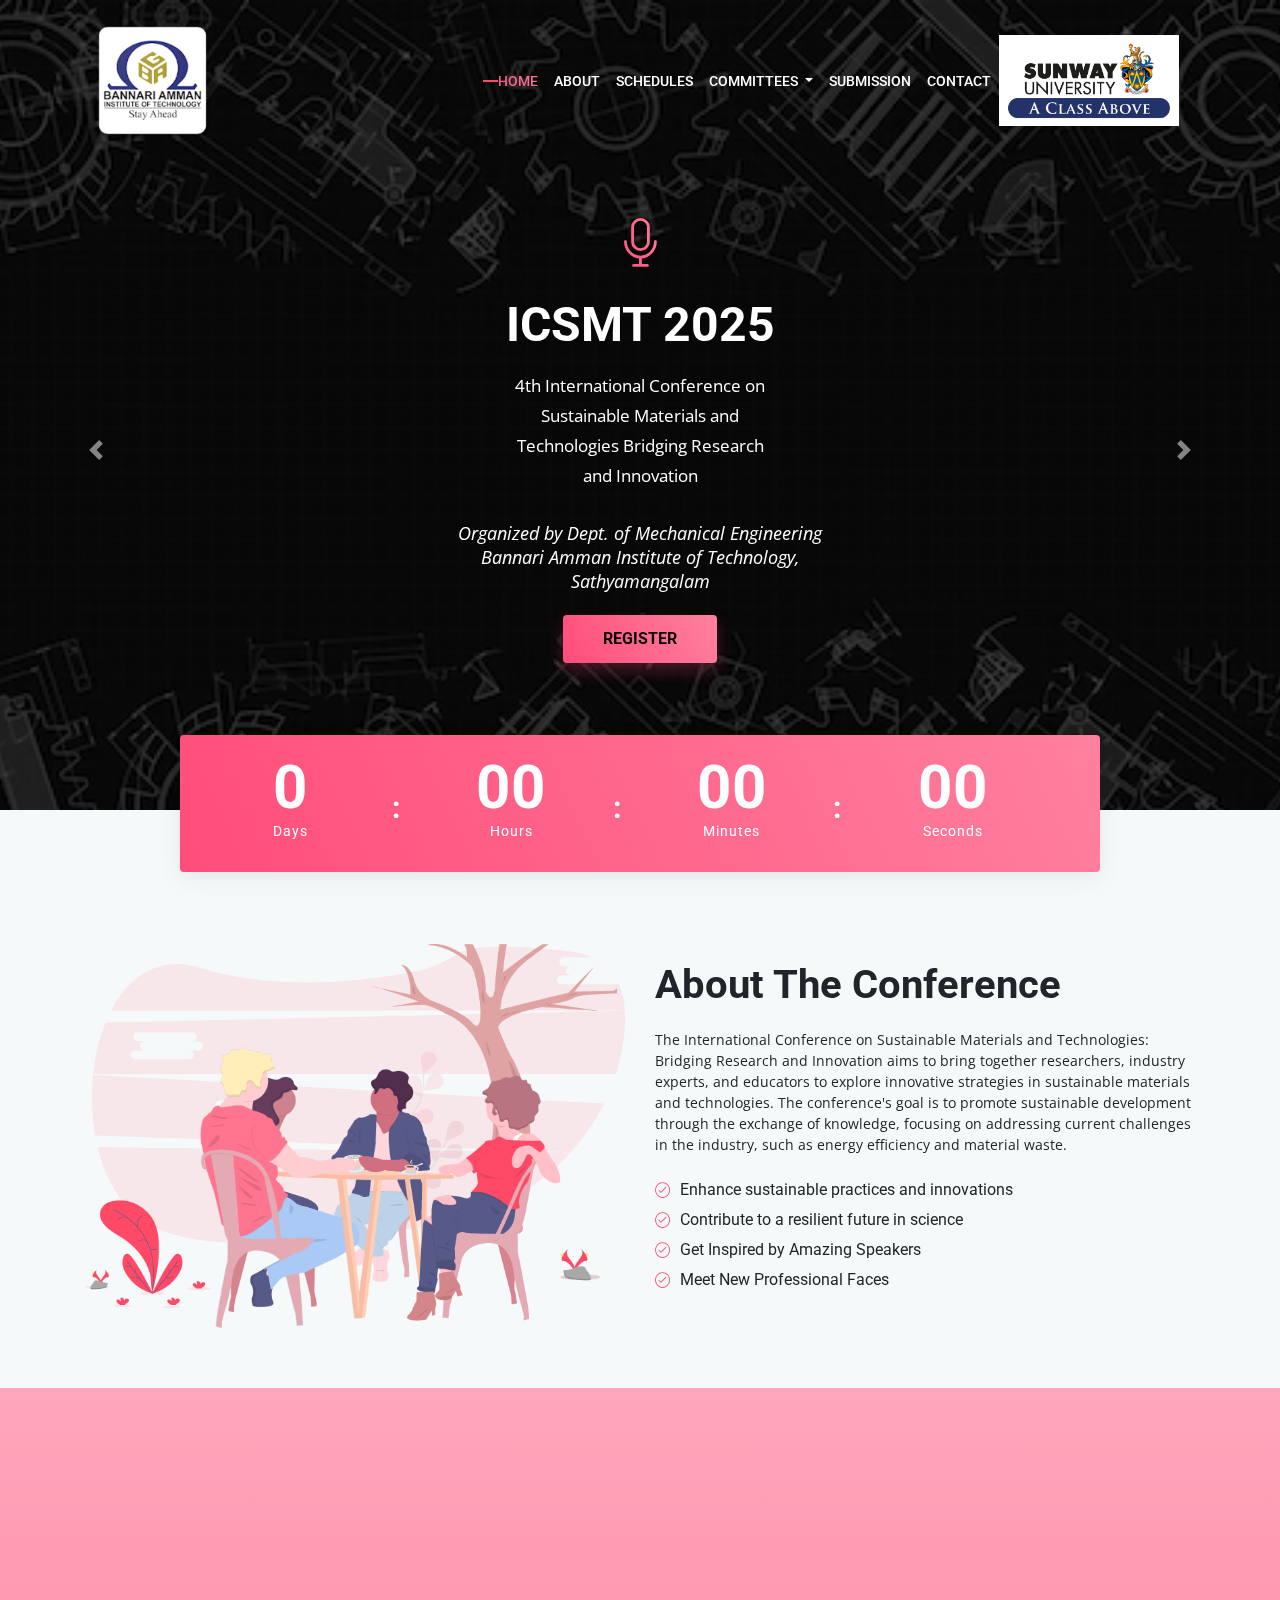
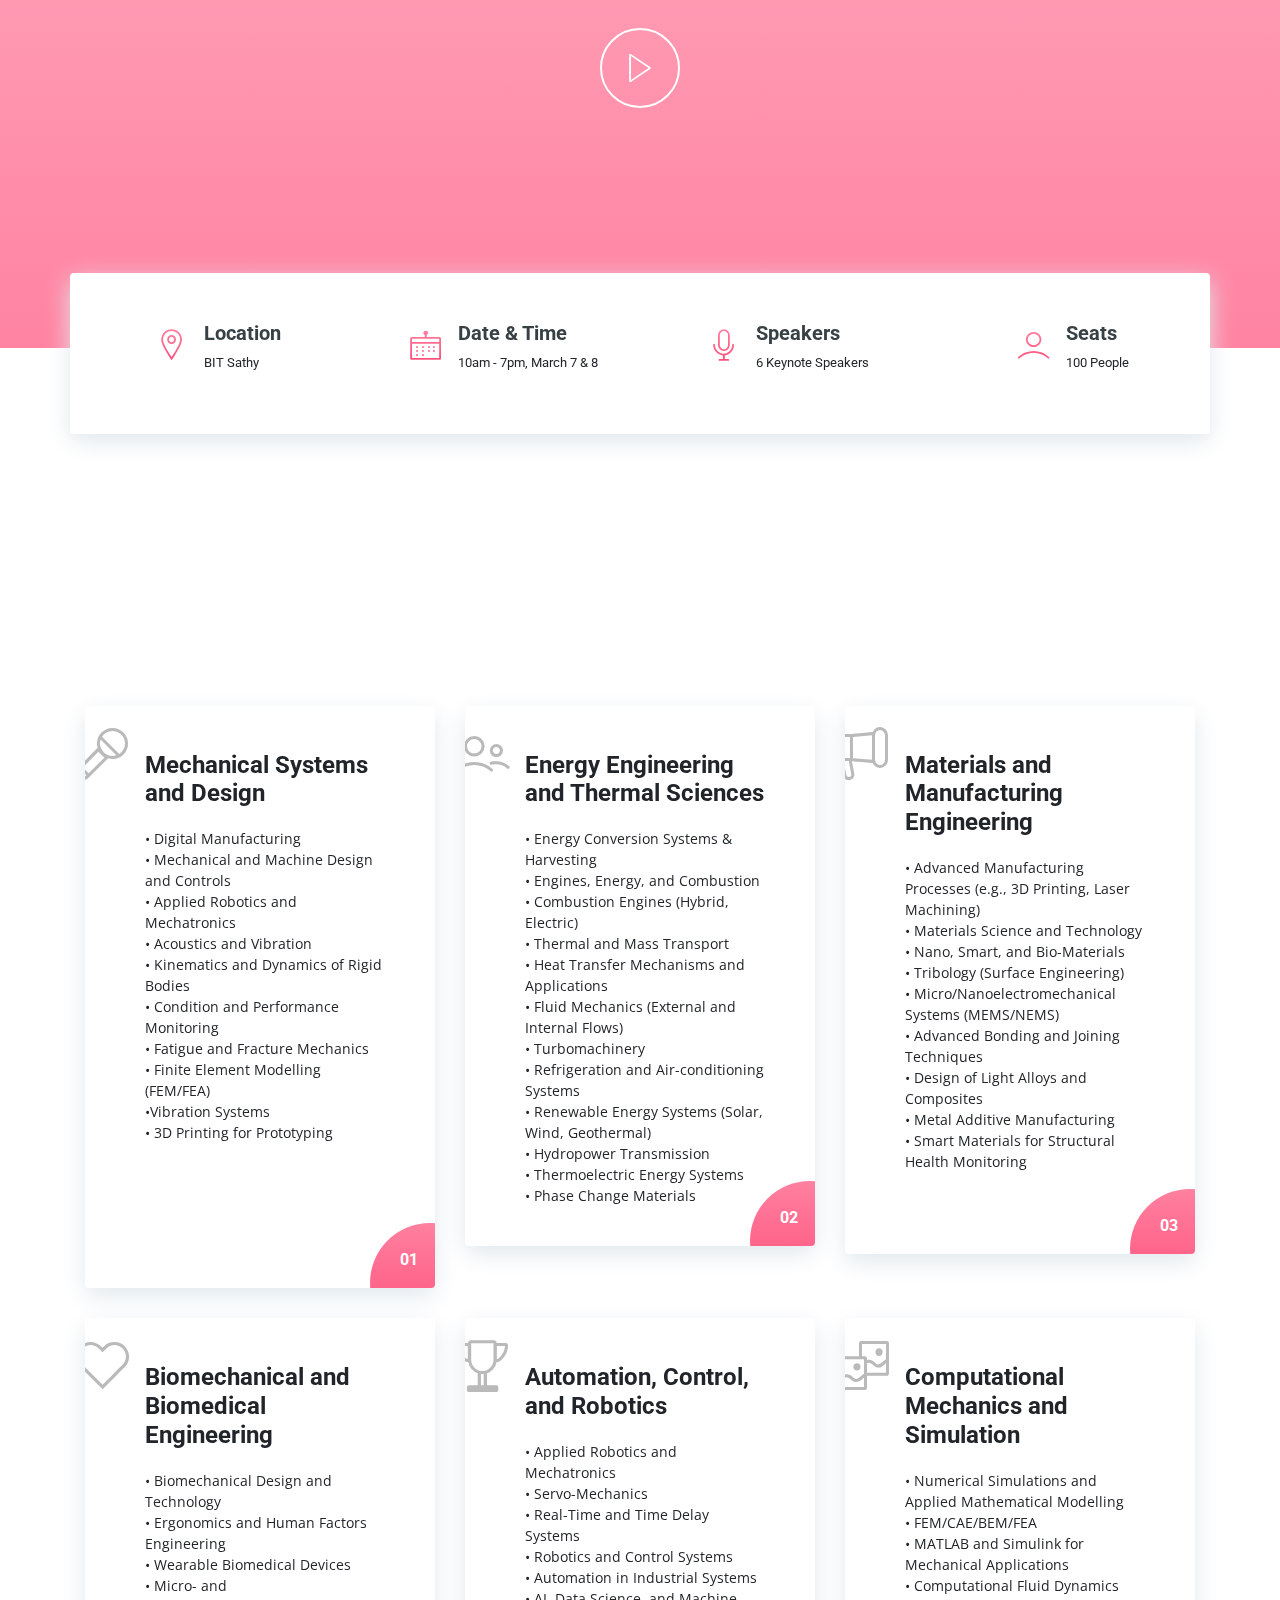
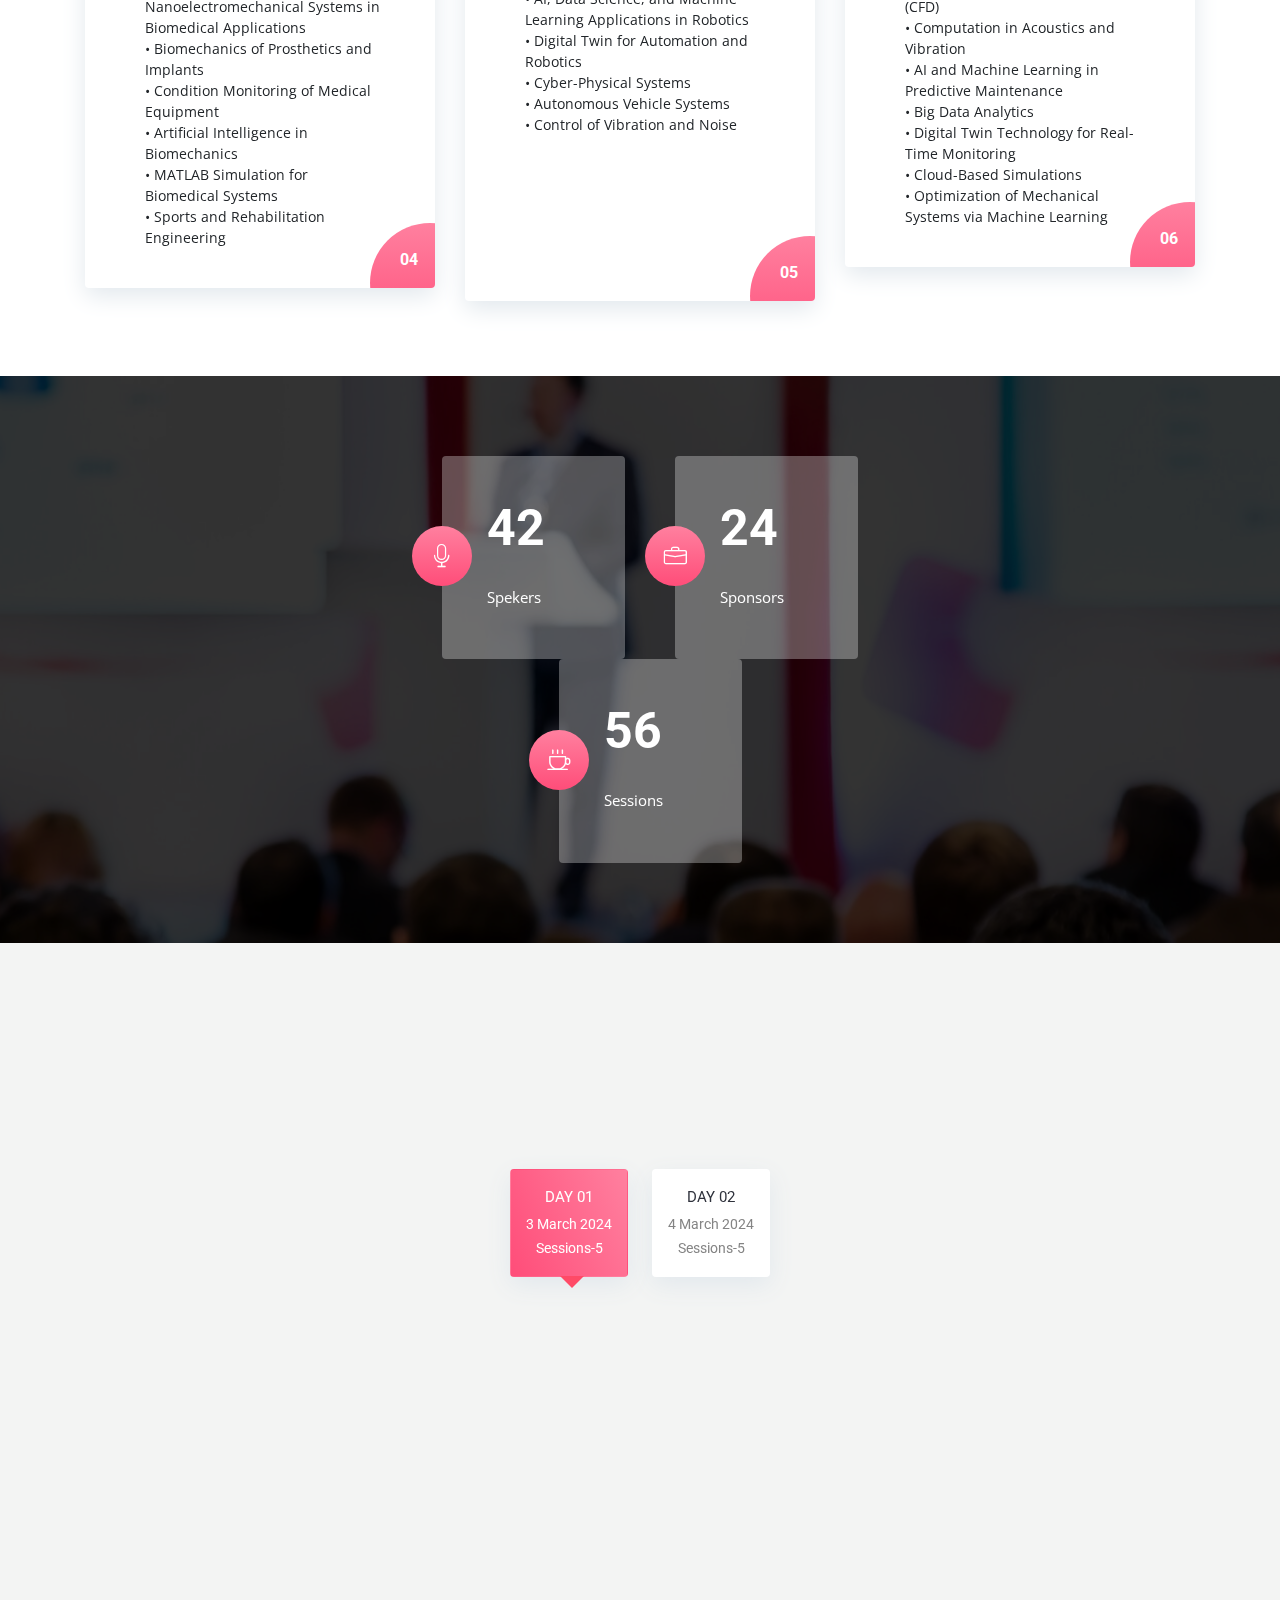
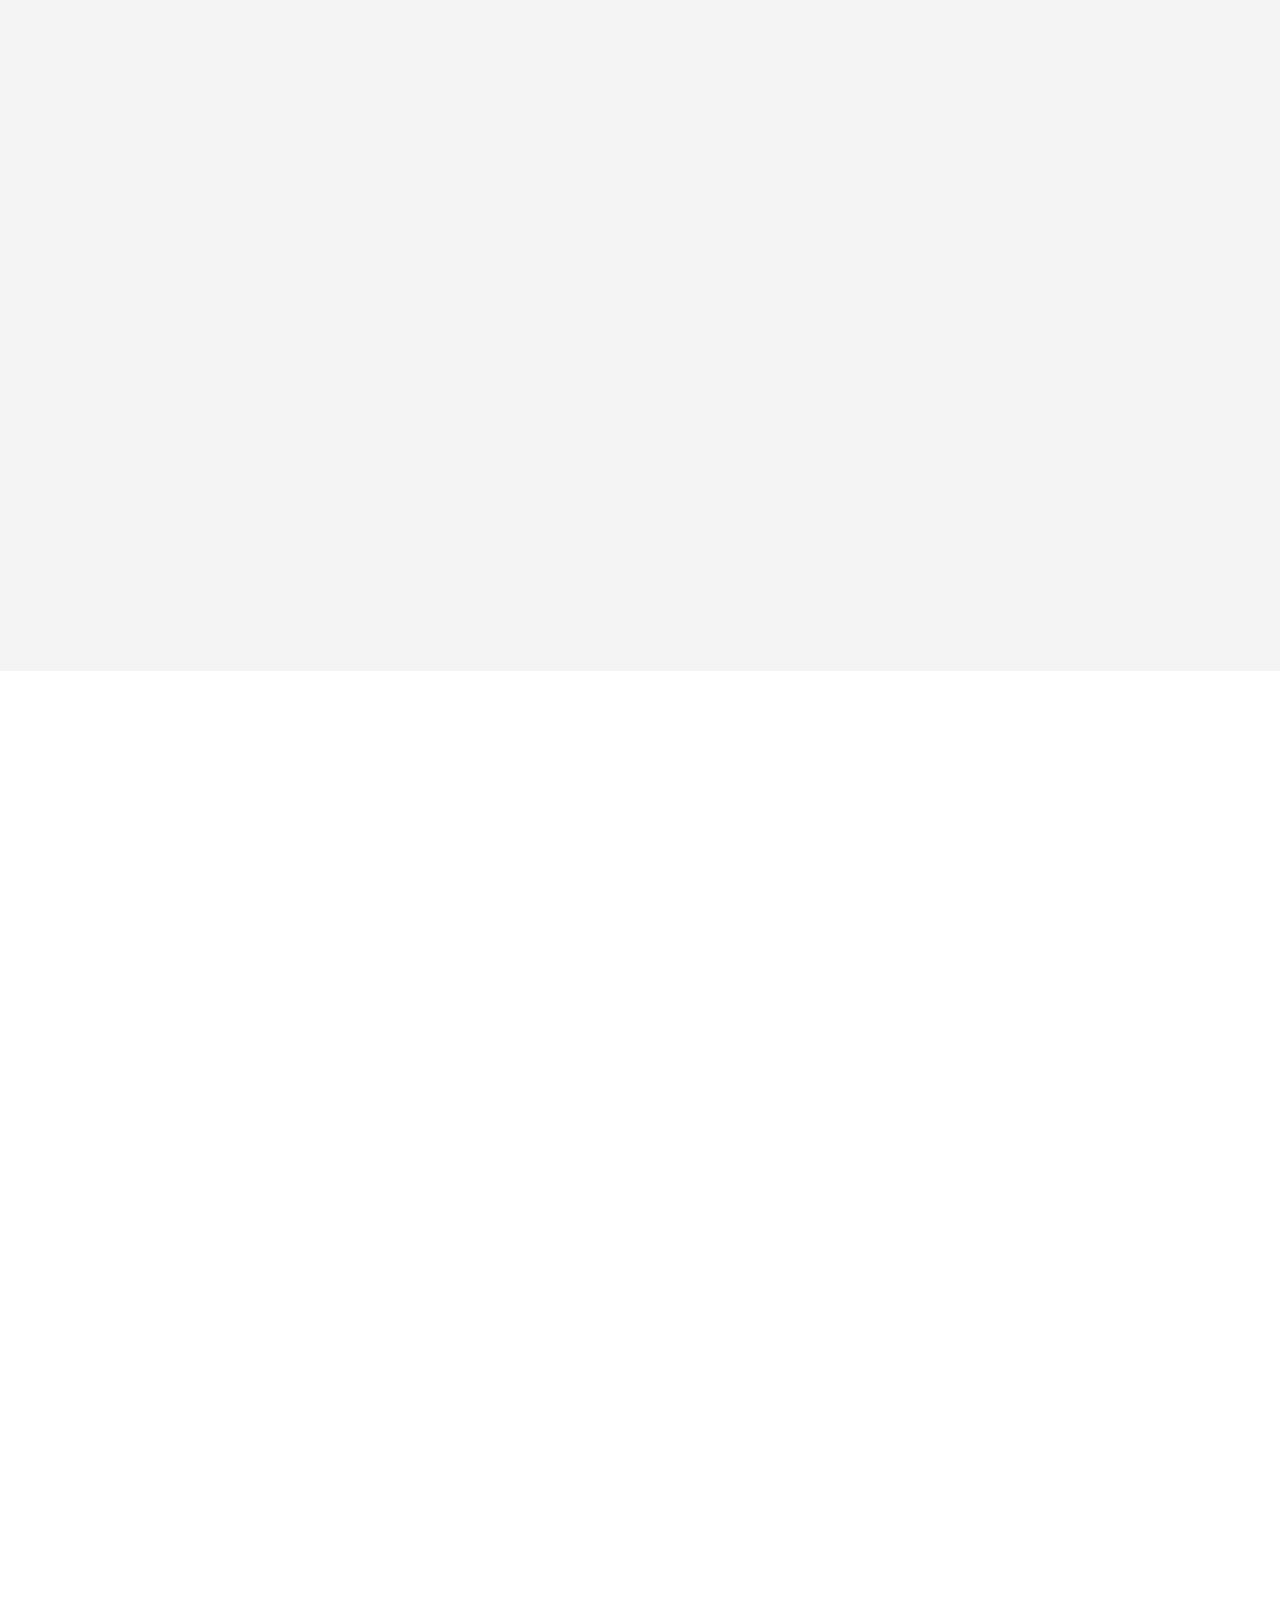
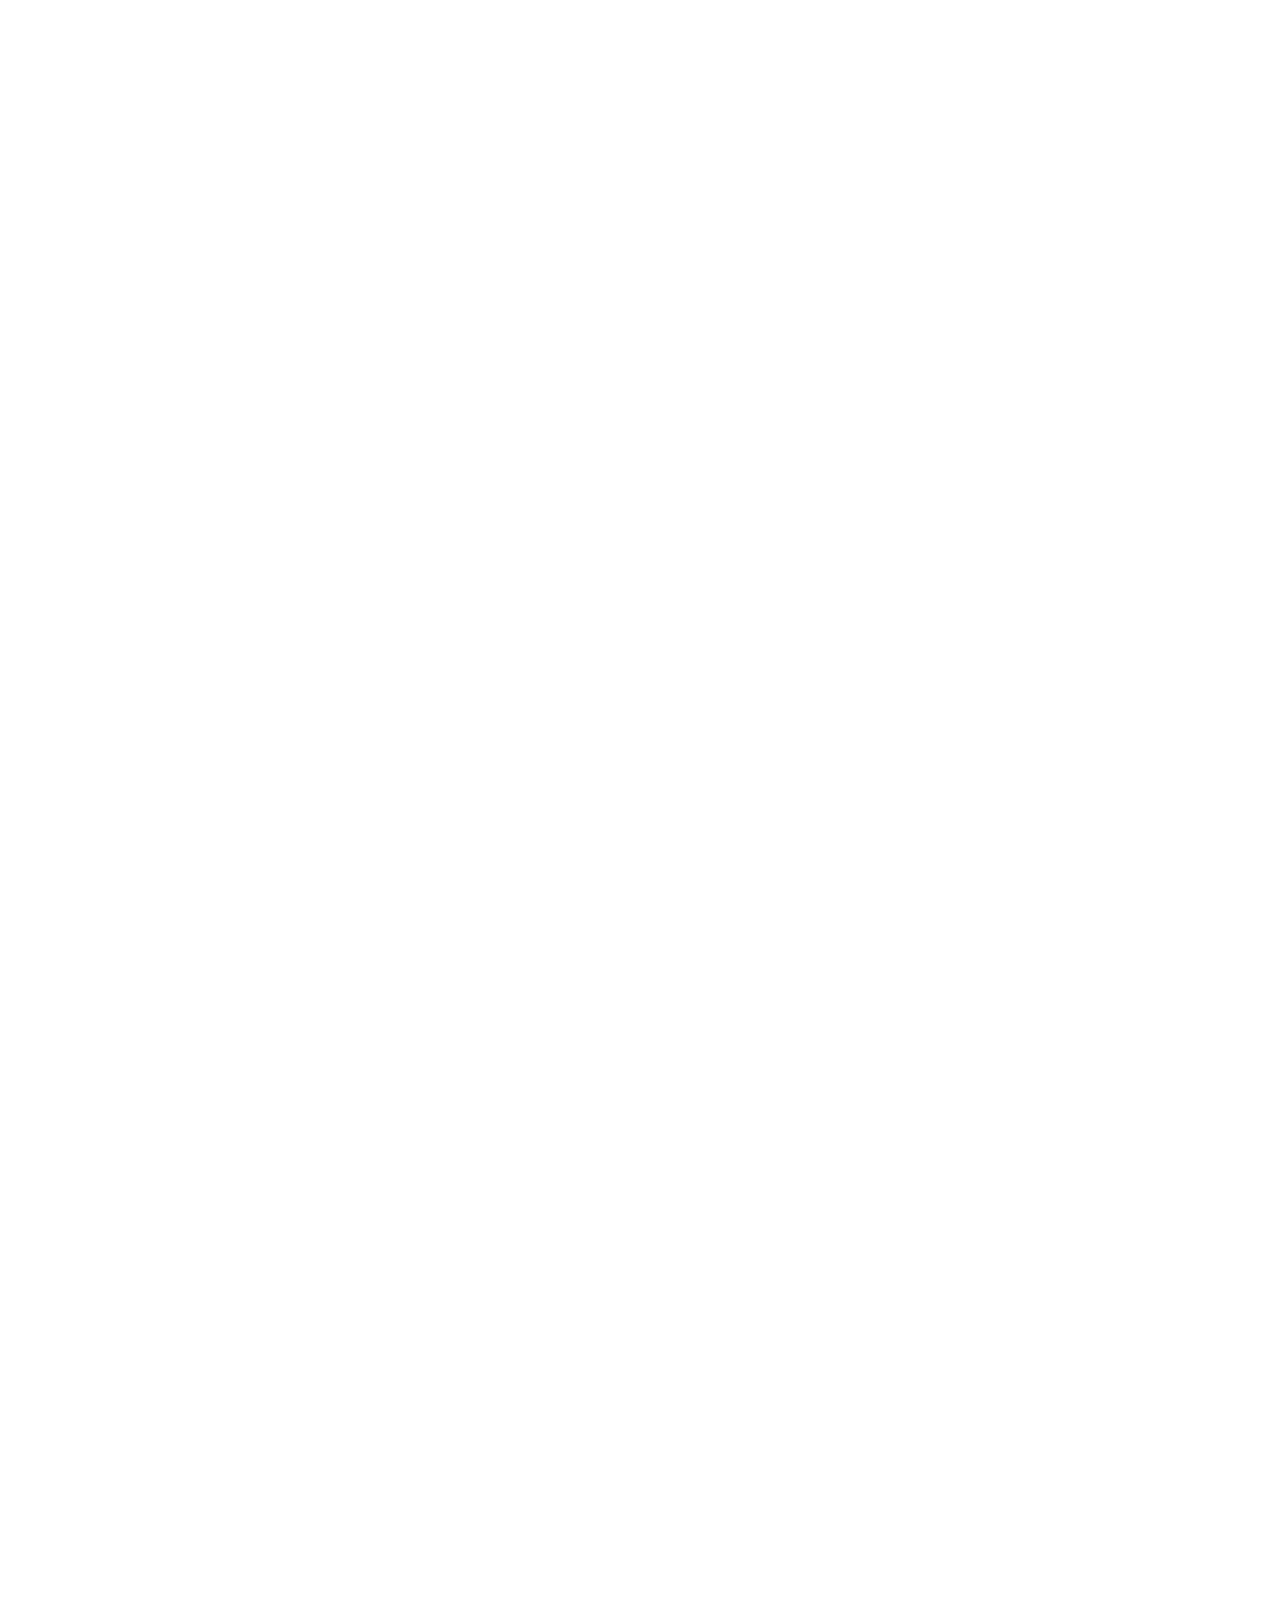
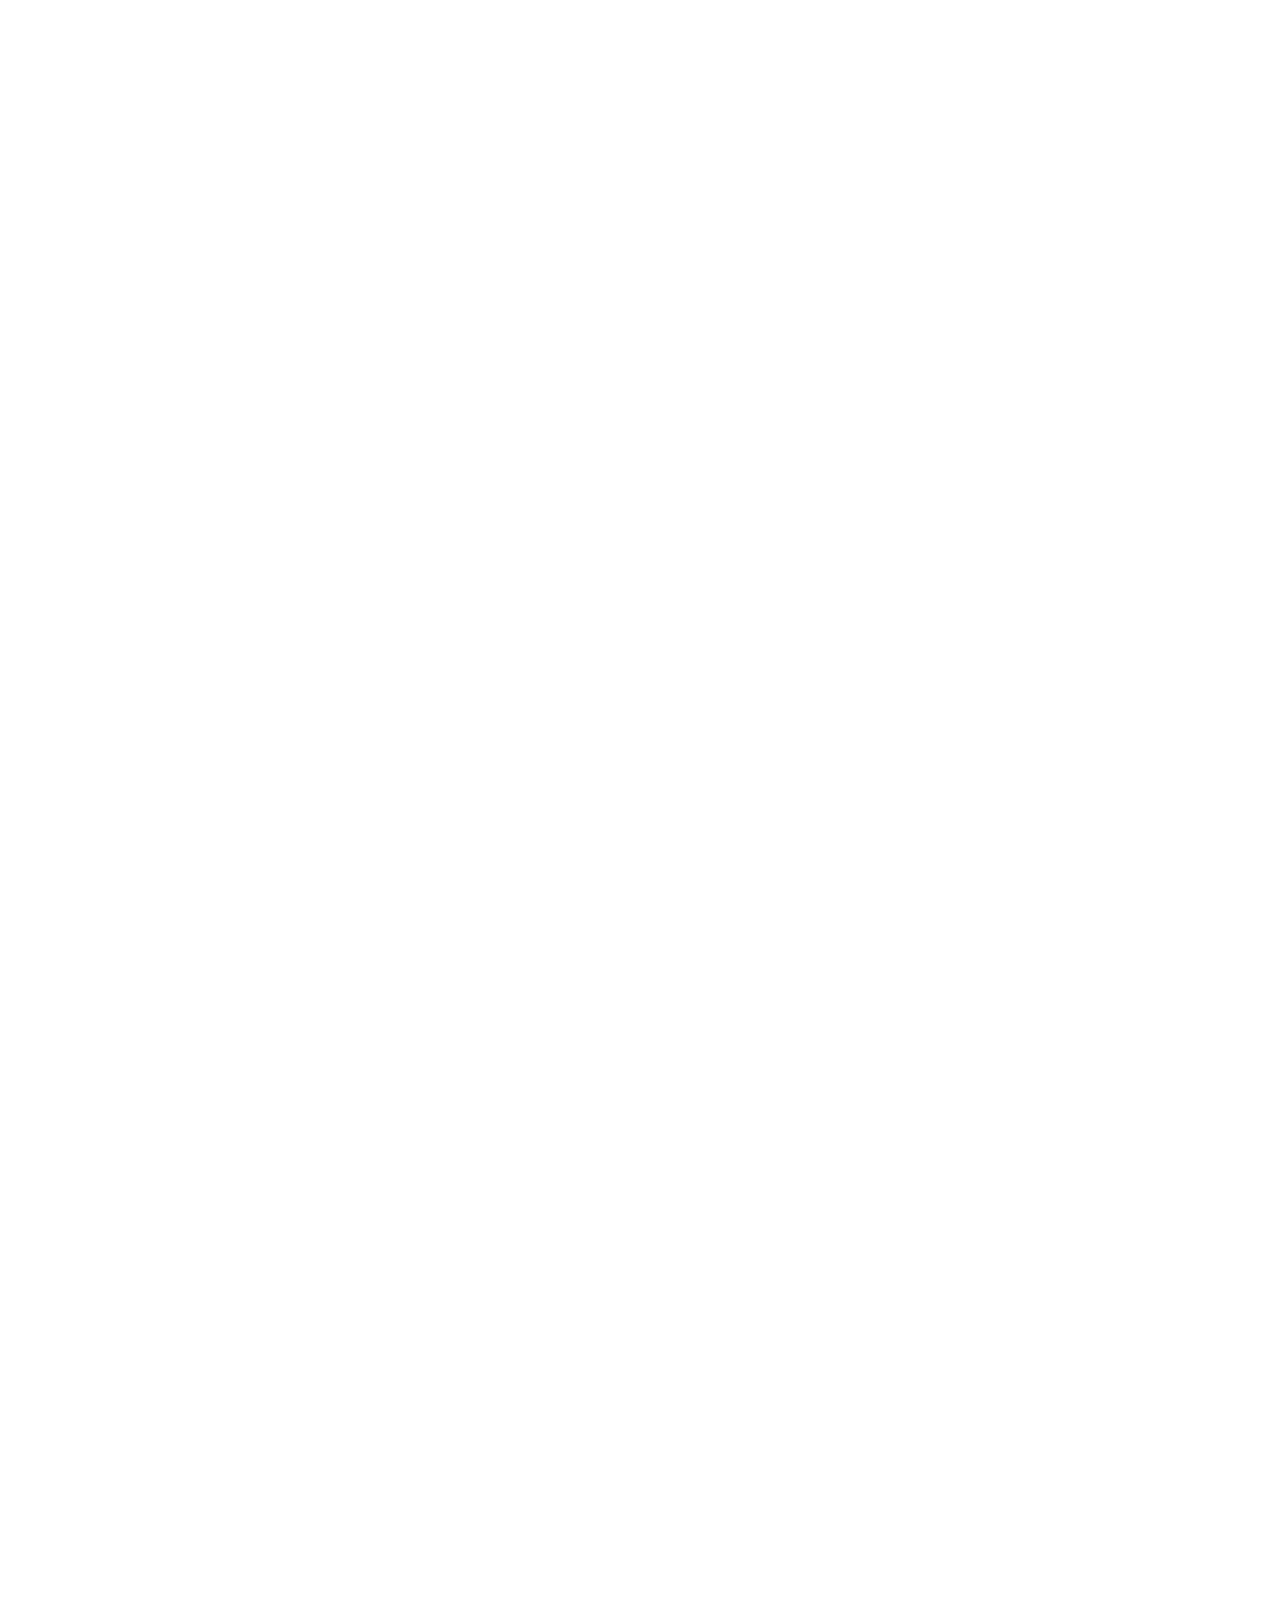
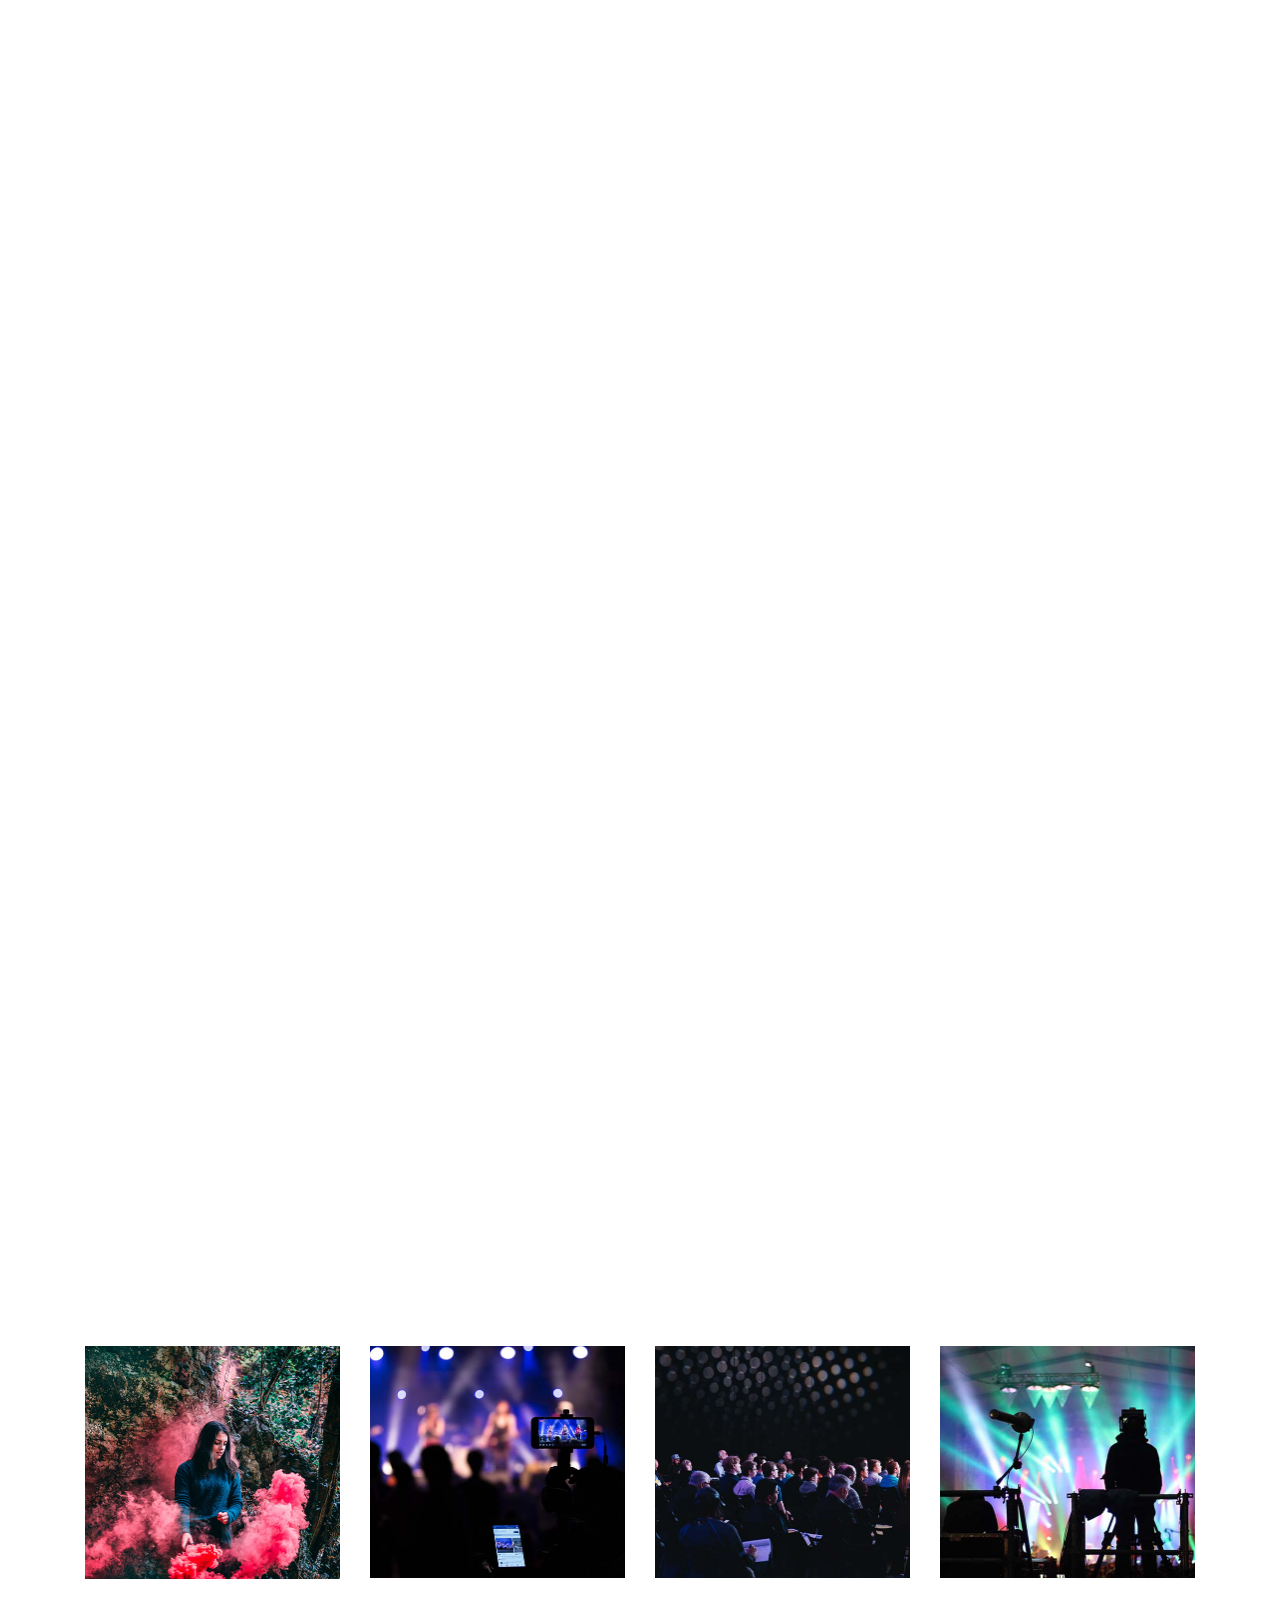
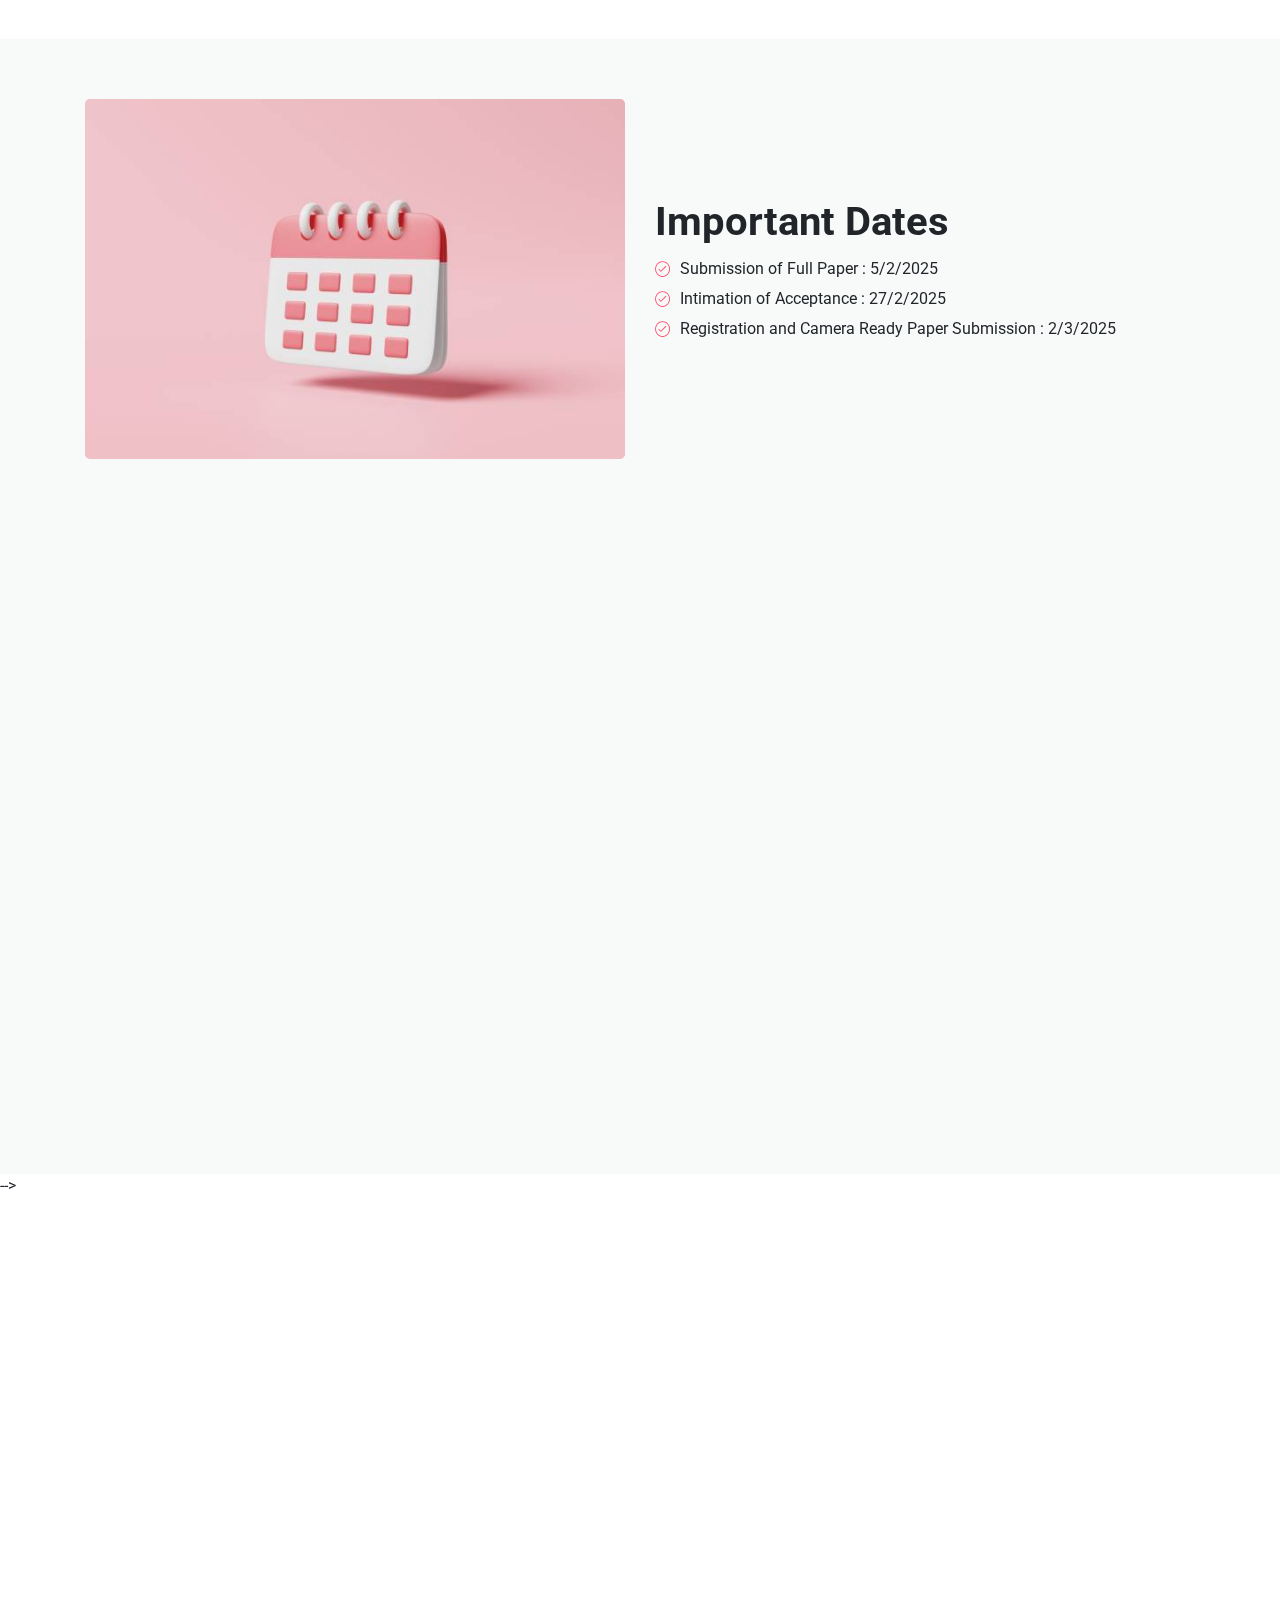
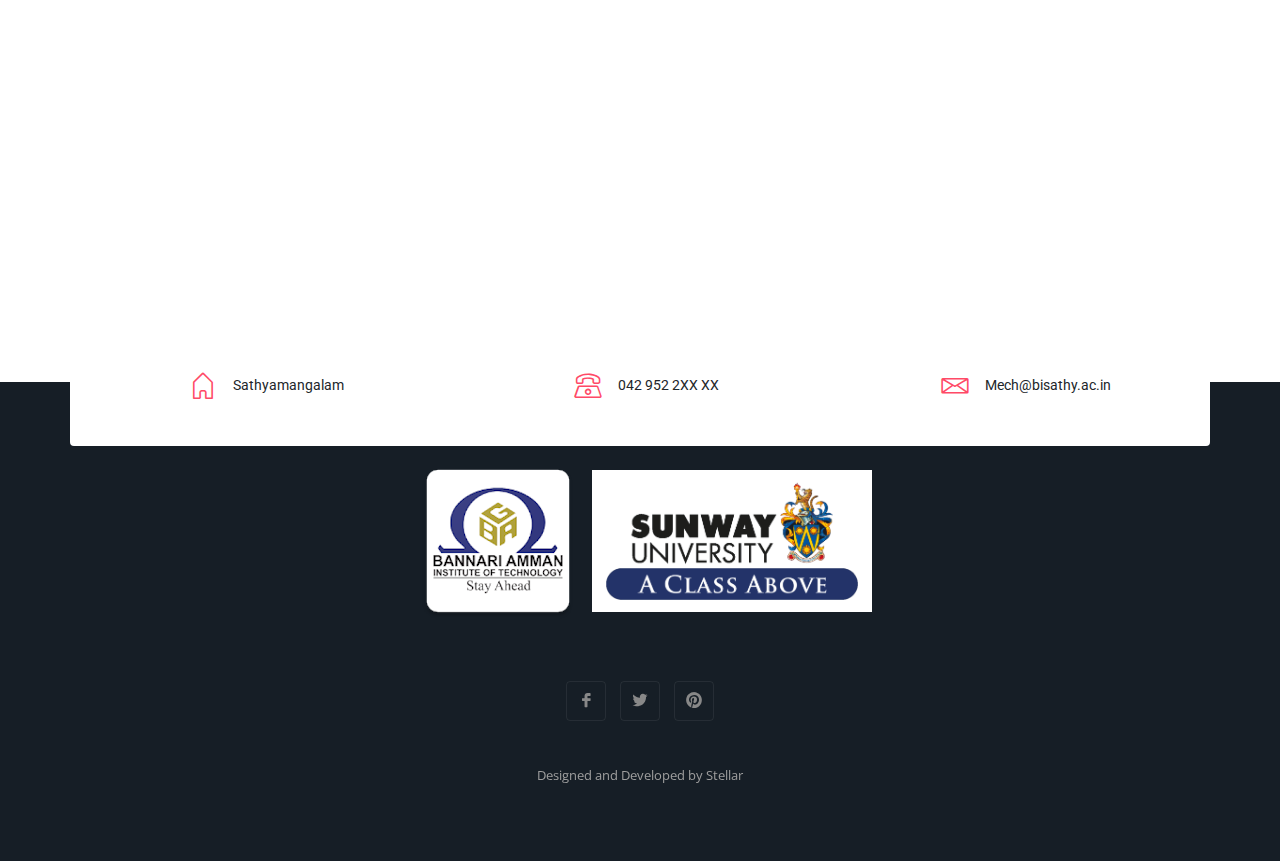
==== commit b744ae7c: "Updates made" ====
--- a/eventup-free-lite/index.html
+++ b/eventup-free-lite/index.html
@@ -575,7 +575,7 @@
       <div class="container d-flex justify-content-center align-items-center">
         <div class="row justify-content-center align-items-center">
           <!-- Counter Item -->
-          <div class="col-lg-3 col-md-6 col-xs-12 work-counter-widget">
+          <div class="col-lg-6 col-md-6 col-xs-6 work-counter-widget">
             <div class="counter">
               <div class="icon">
                 <i class="lni-mic"></i>
@@ -599,7 +599,7 @@
             </div>
           </div> -->
           <!-- Counter Item -->
-          <div class="col-lg-3 col-md-6 col-xs-12 work-counter-widget">
+          <div class="col-lg-6 col-md-6 col-xs-6 work-counter-widget">
             <div class="counter">
               <div class="icon">
                 <i class="lni-briefcase"></i>
@@ -611,7 +611,7 @@
             </div>
           </div>
           <!-- Counter Item -->
-          <div class="col-lg-3 col-md-6 col-xs-12 work-counter-widget">
+          <div class="col-lg-6 col-md-6 col-xs-6 work-counter-widget">
             <div class="counter">
               <div class="icon">
                 <i class="lni-coffee-cup"></i>
@@ -646,7 +646,7 @@
                   <div class="item-text">
                     <h4>Day 01</h4>
                     <h5>3 March 2024</h5>
-                    <p>Sessions-5</p>
+                    <h5>Sessions-5</h5>
                   </div>
                 </a>
               </li>
@@ -655,7 +655,7 @@
                   <div class="item-text">
                     <h4>Day 02</h4>
                     <h5>4 March 2024</h5>
-                    <p>Sessions-5</p>
+                    <h5>Sessions-5</h5>
                   </div>
                 </a>
               </li>
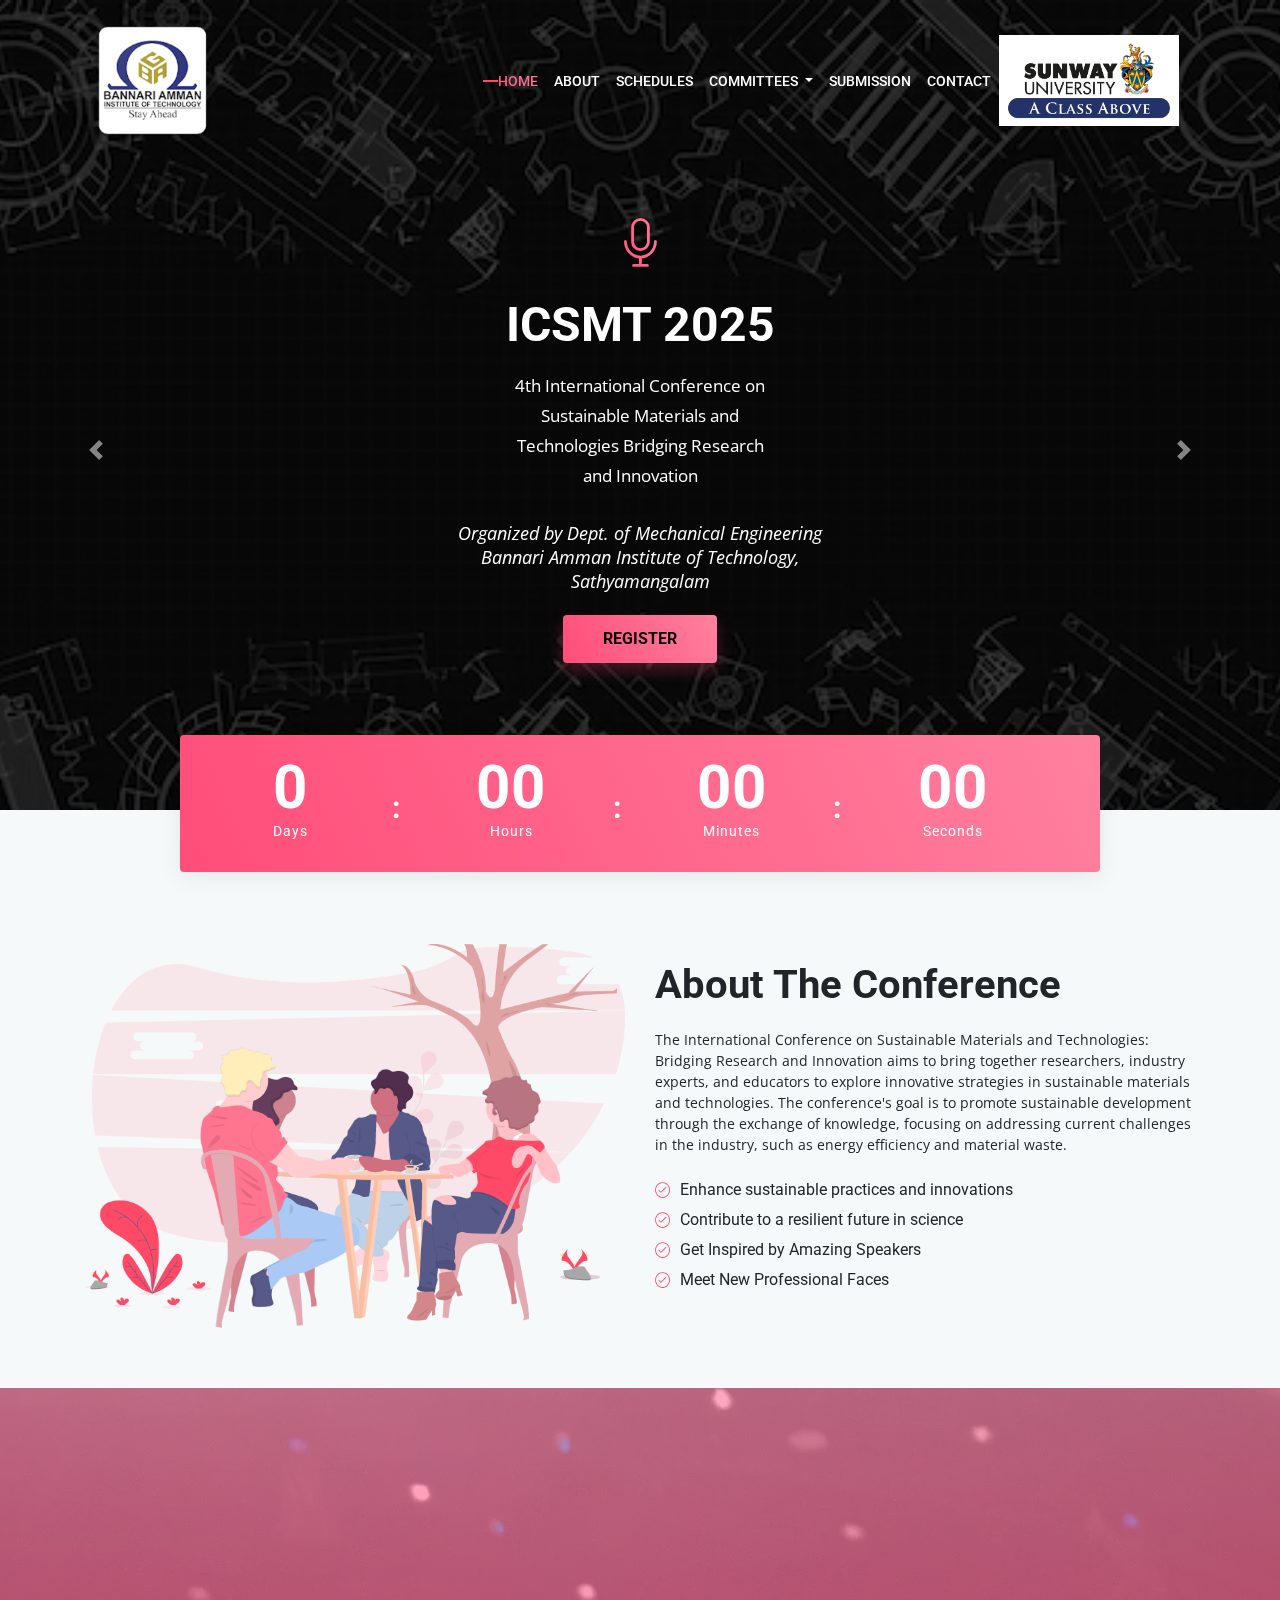
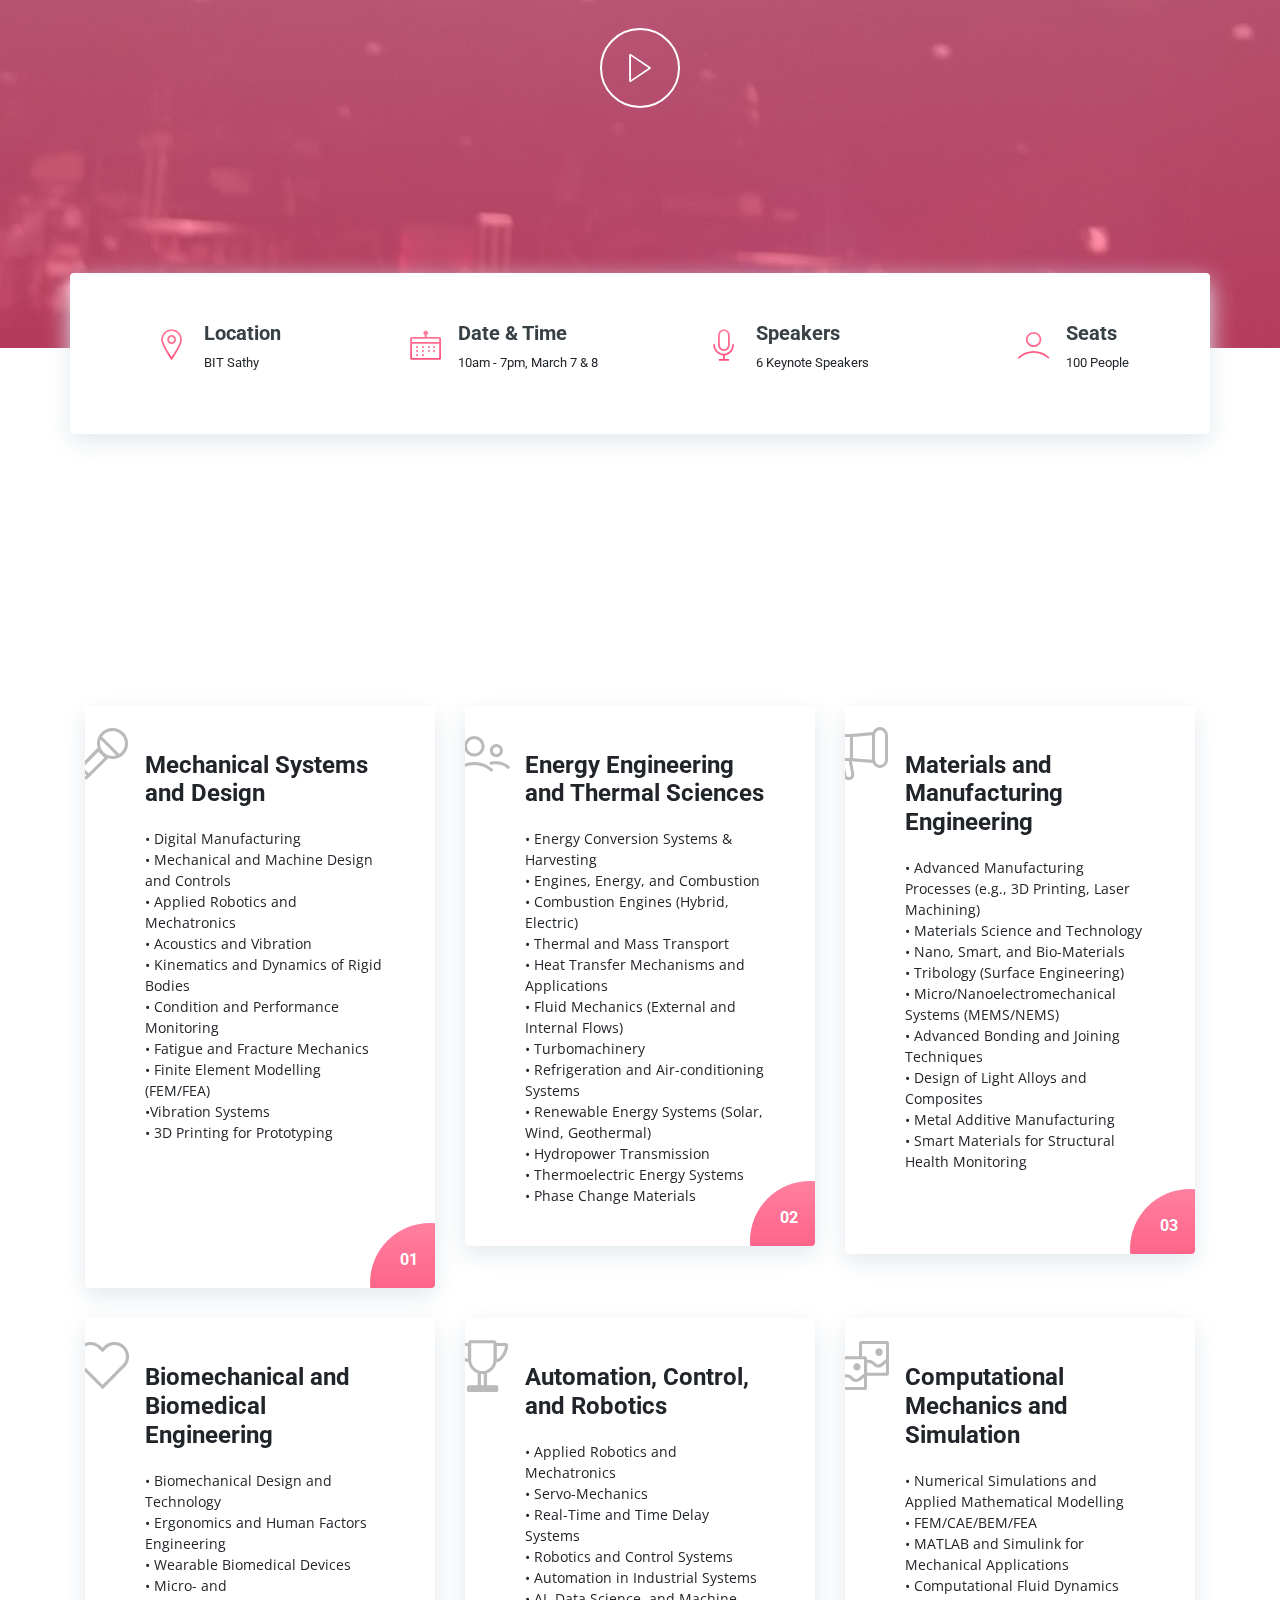
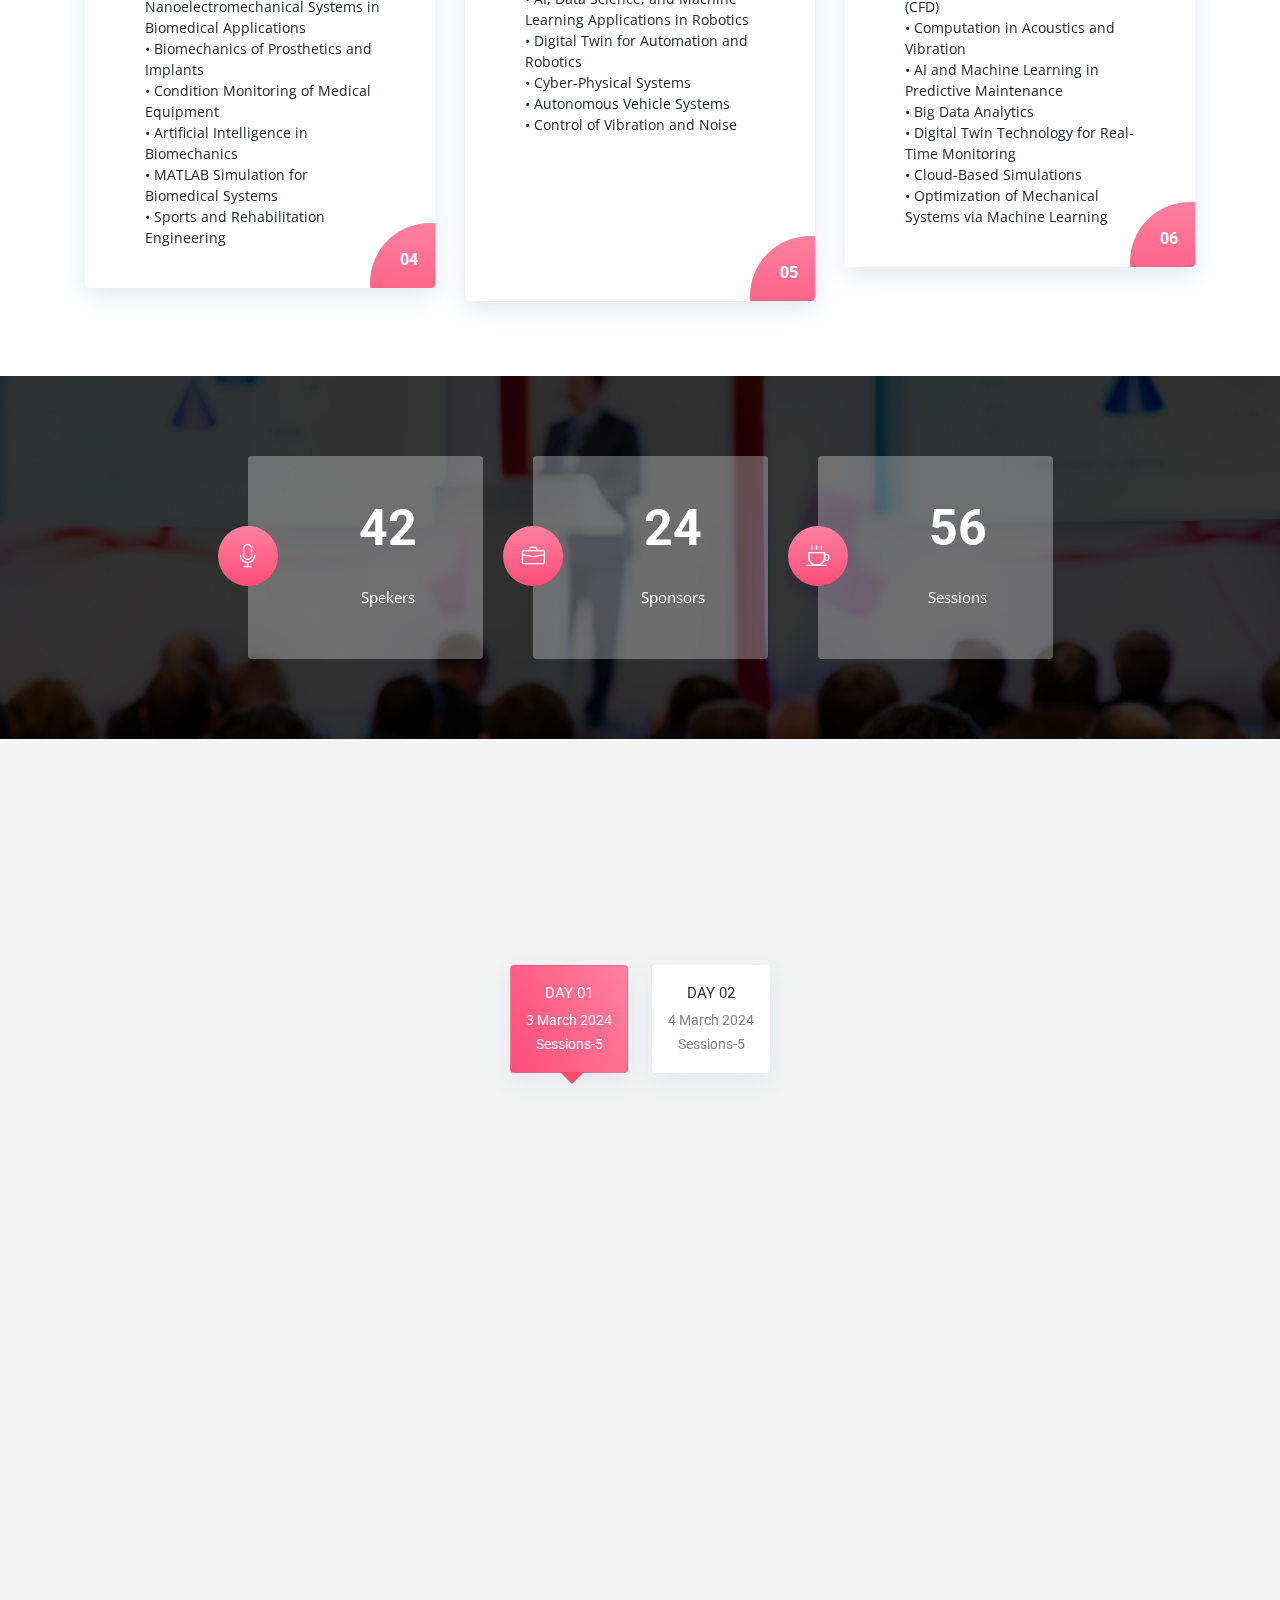
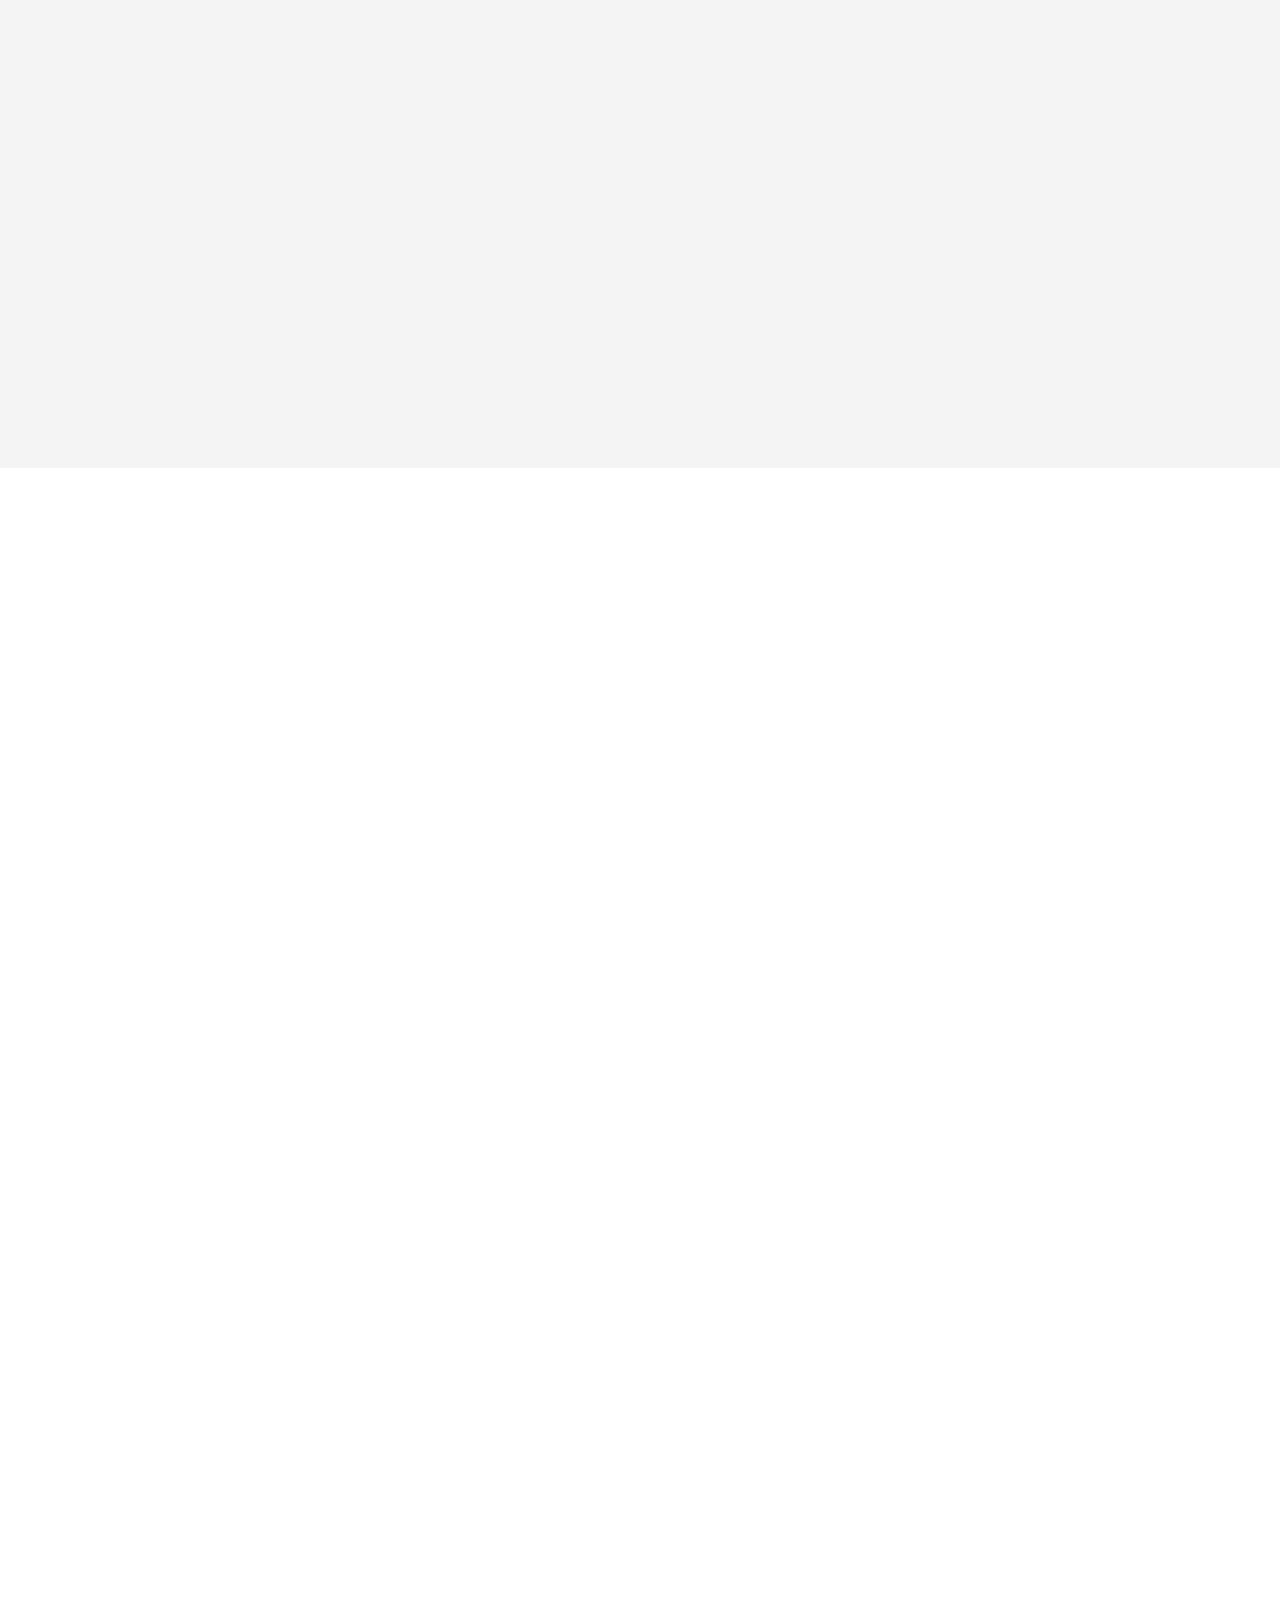
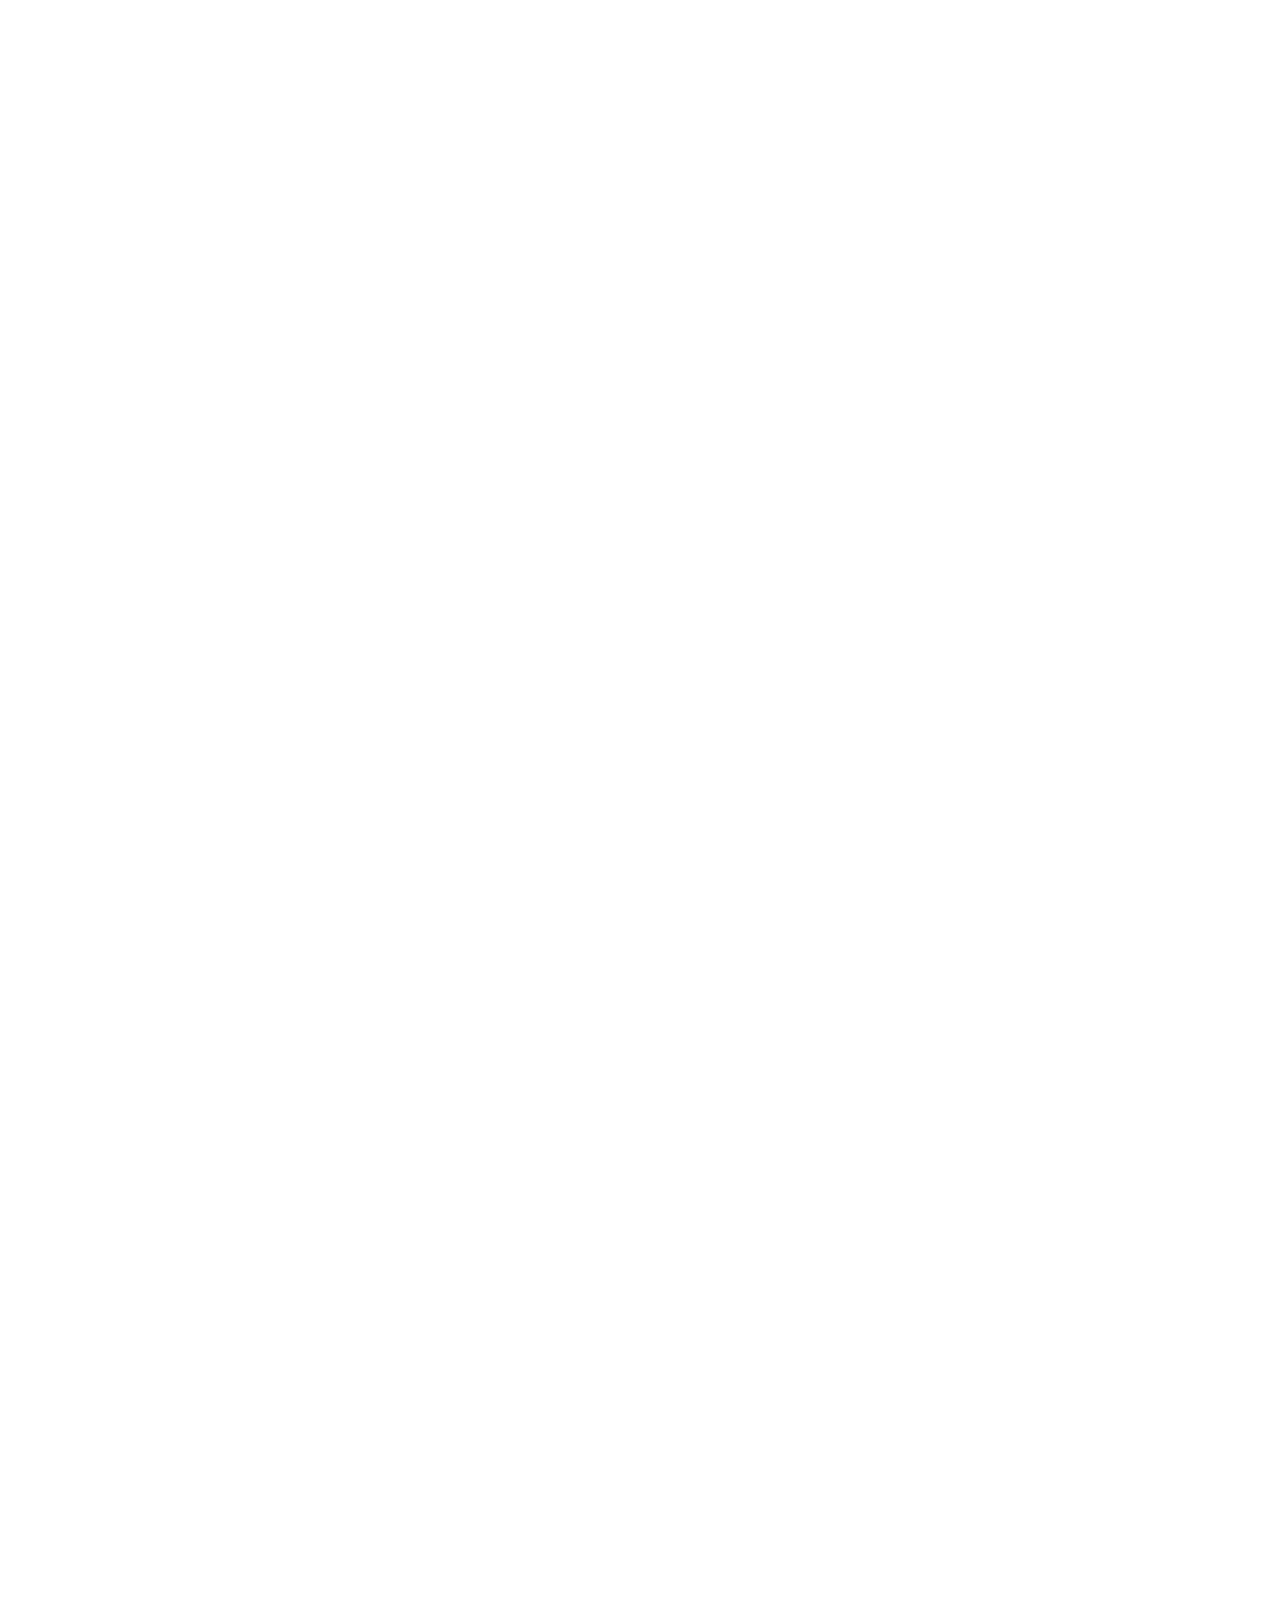
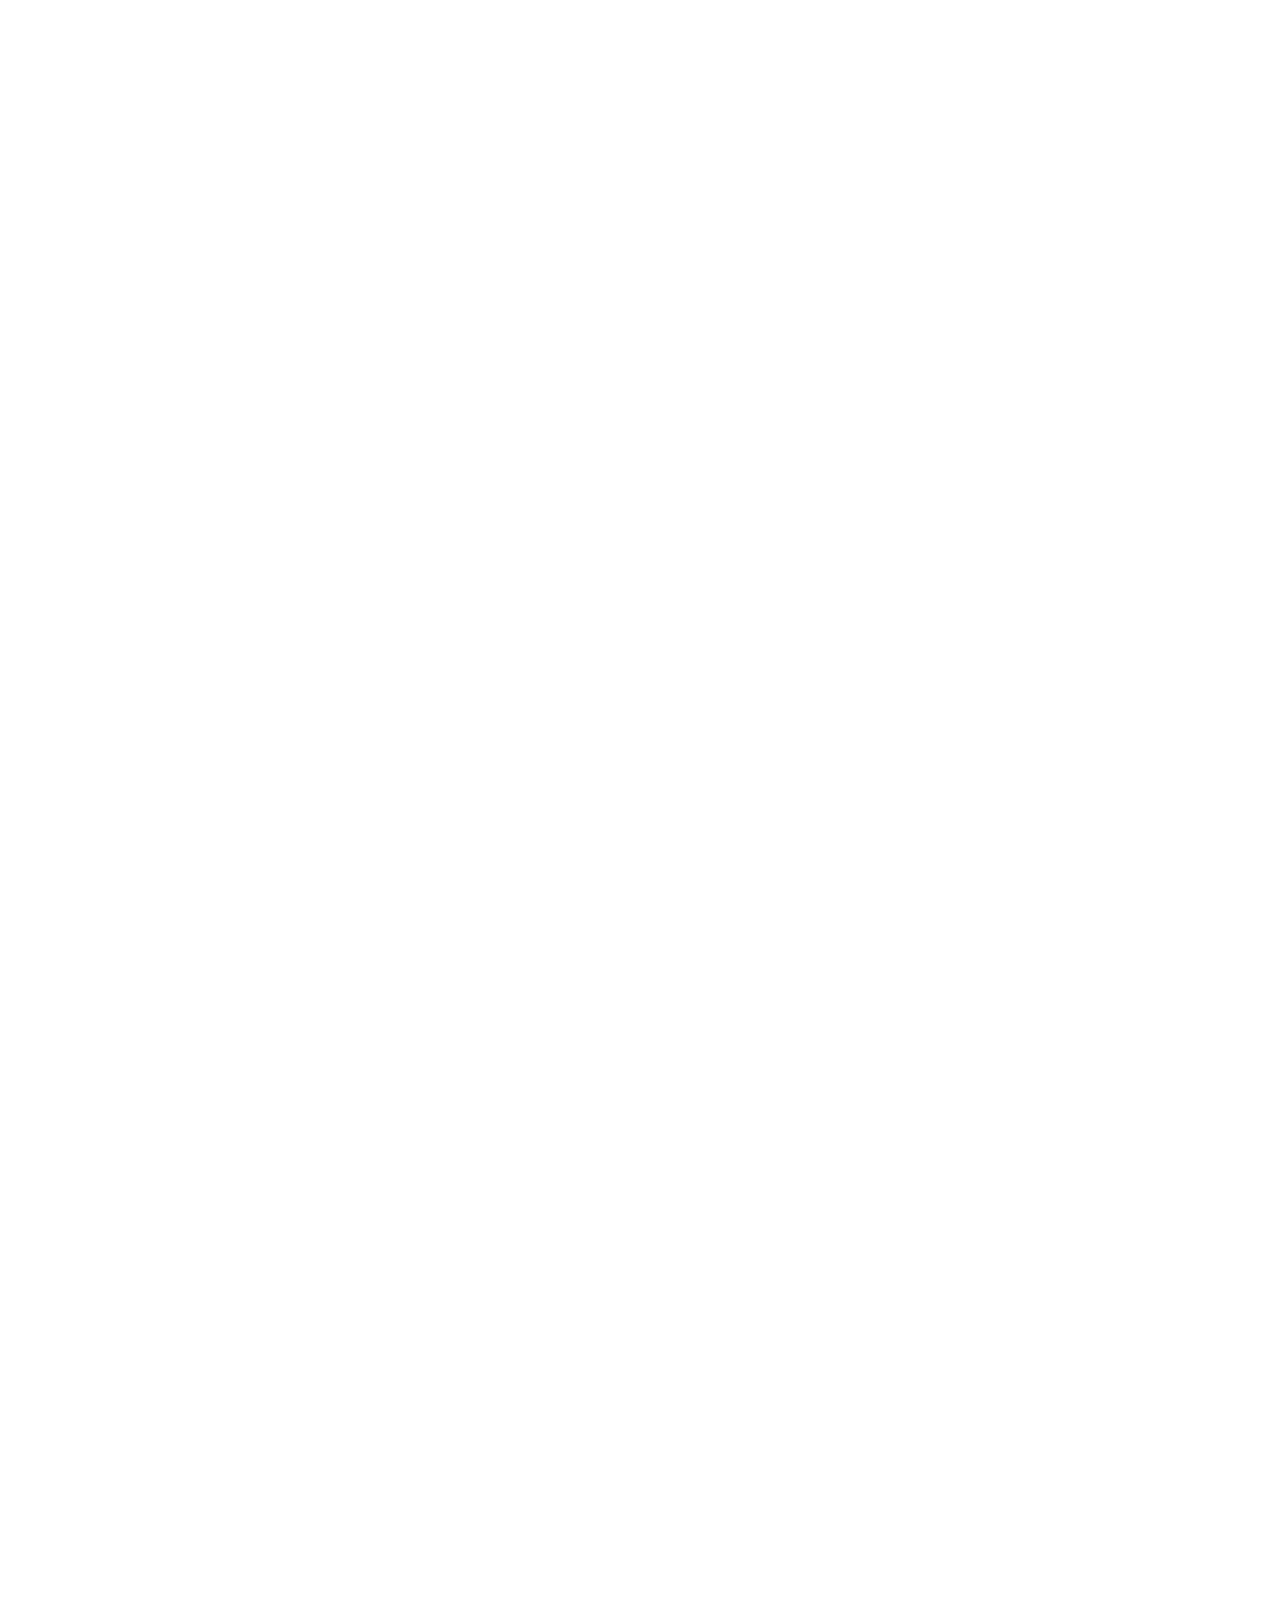
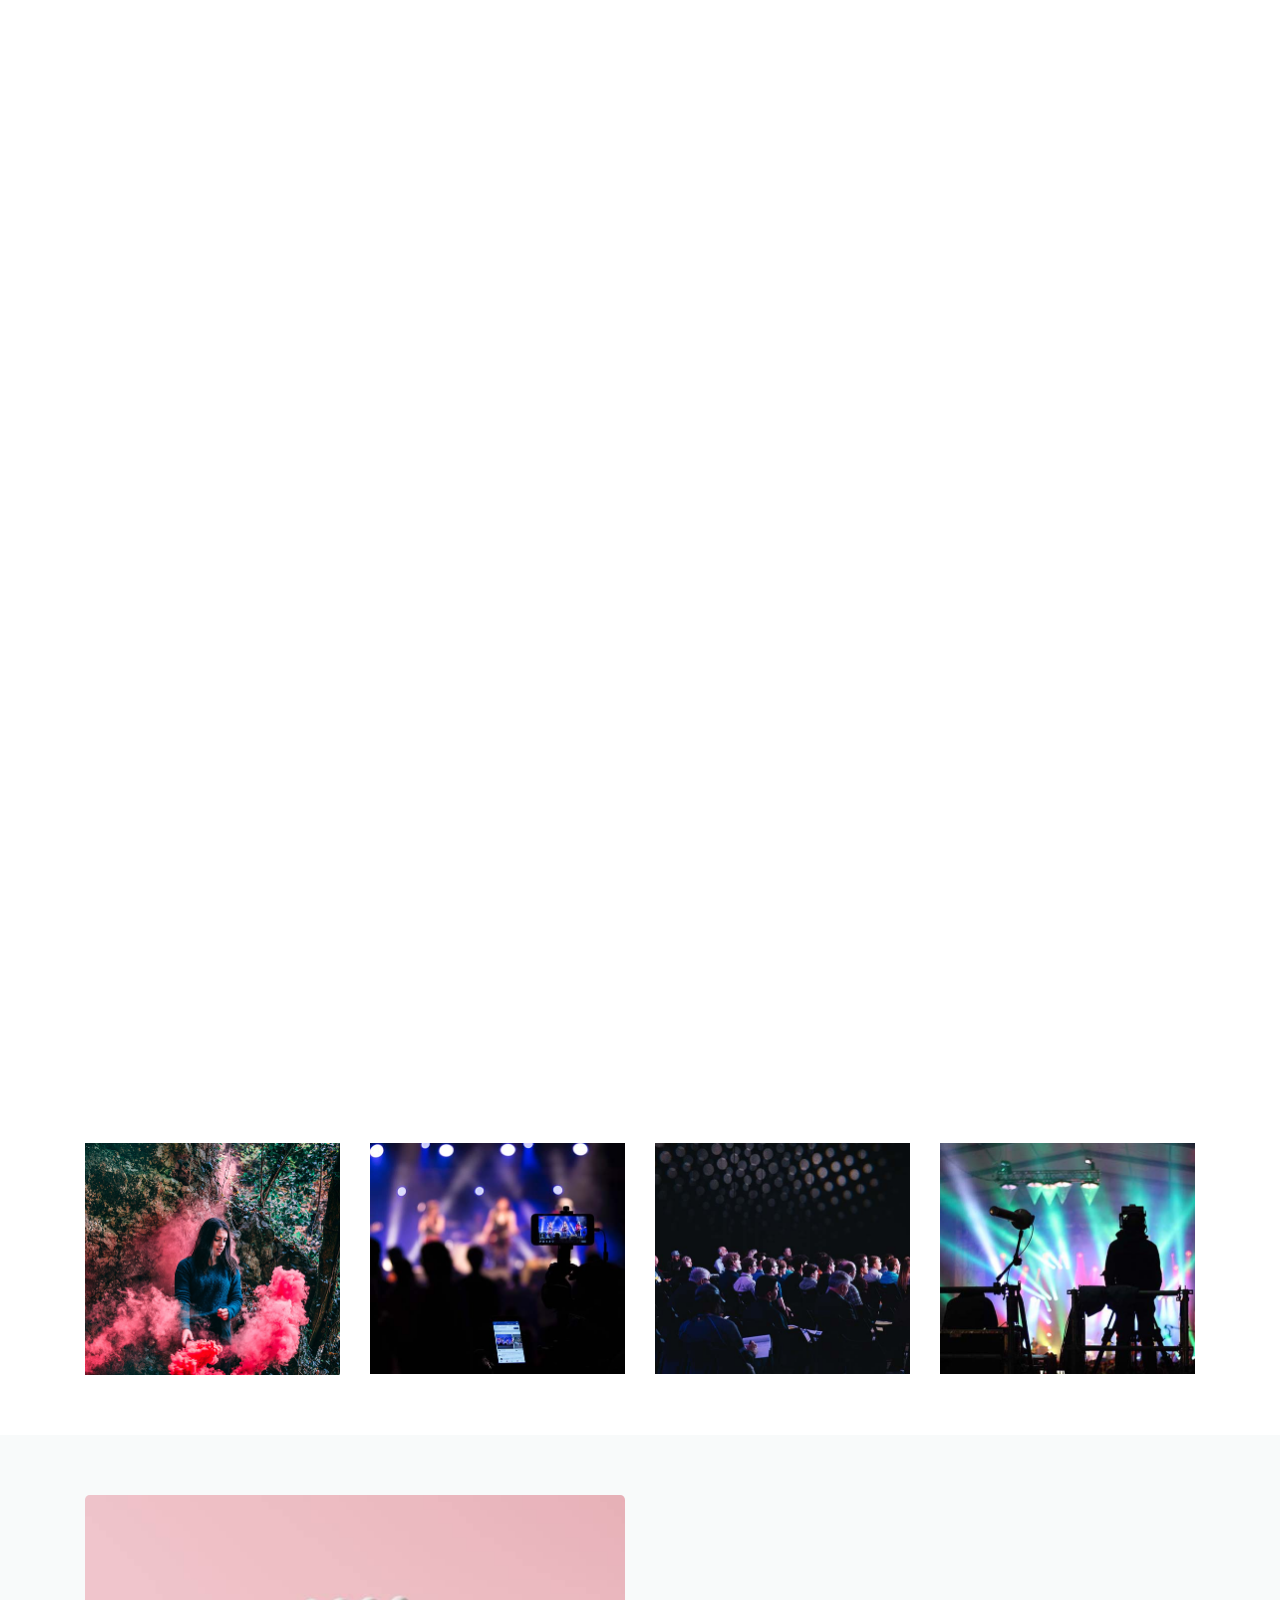
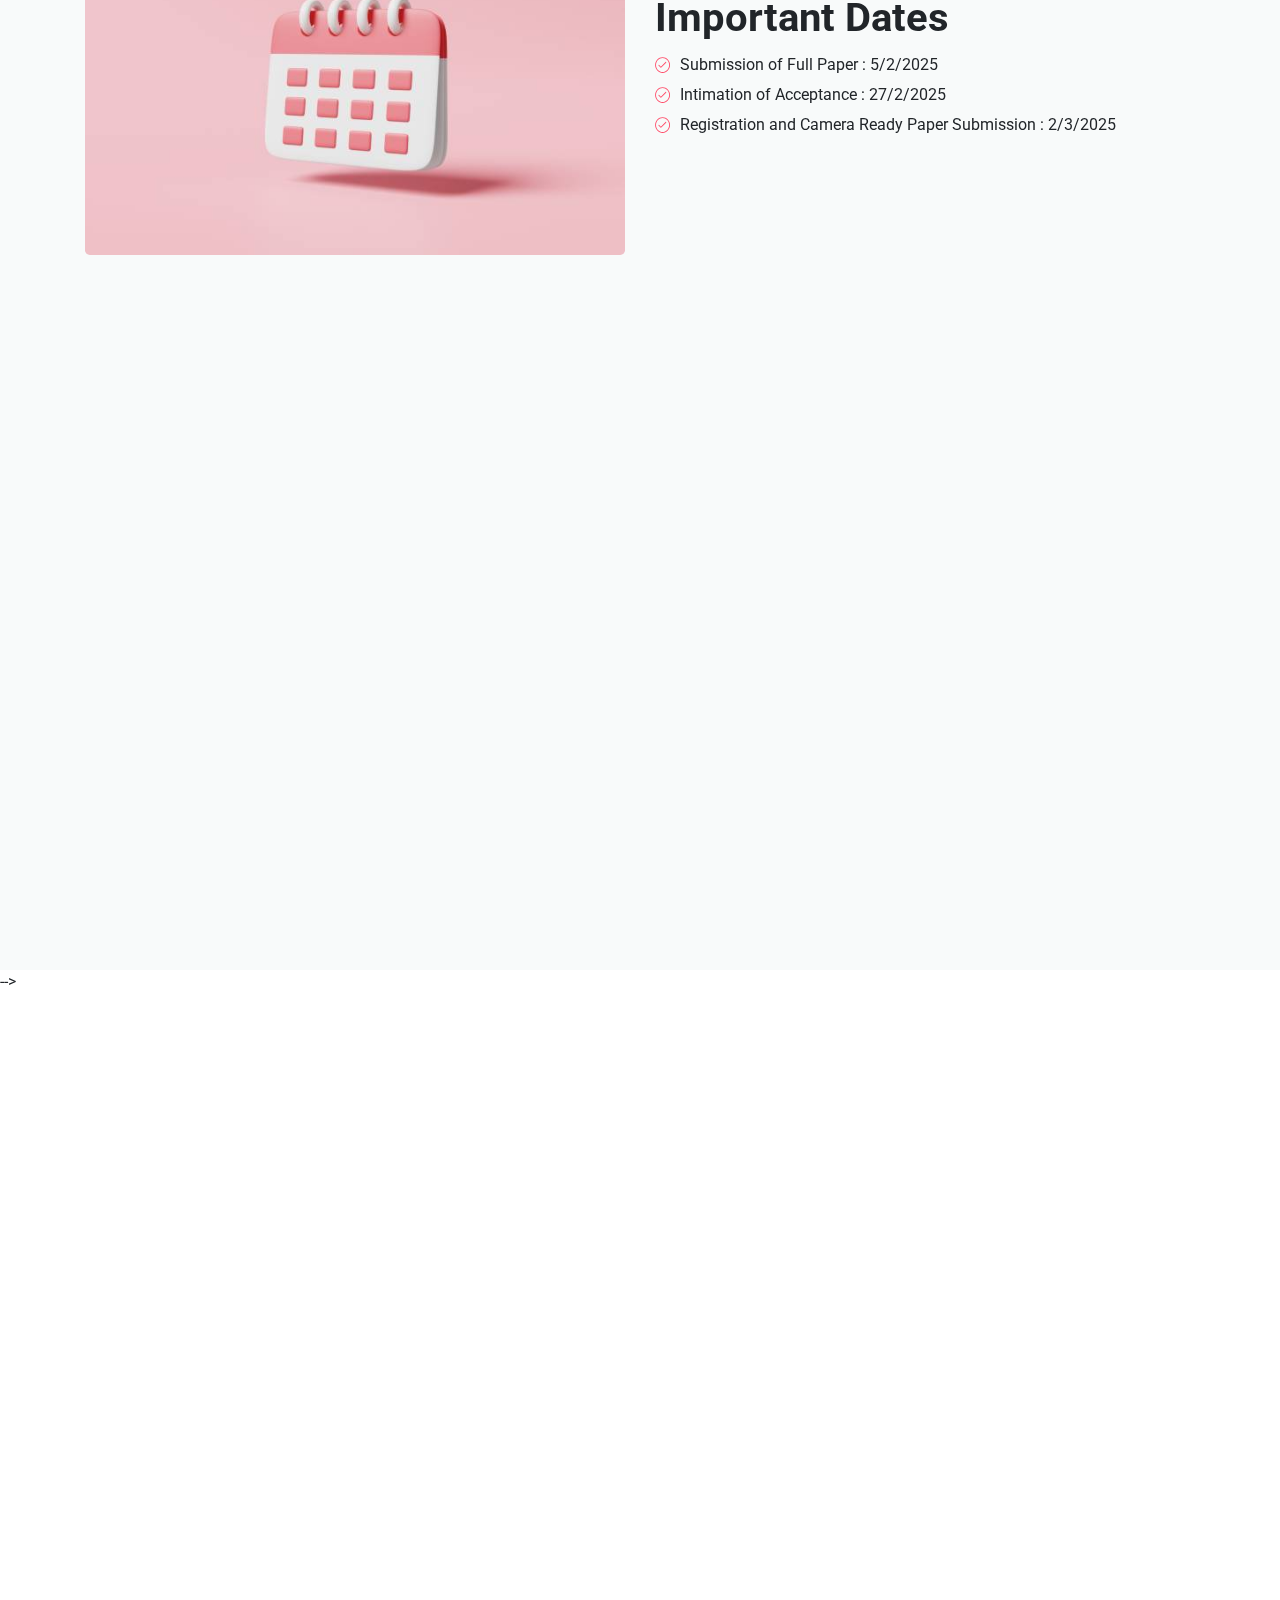
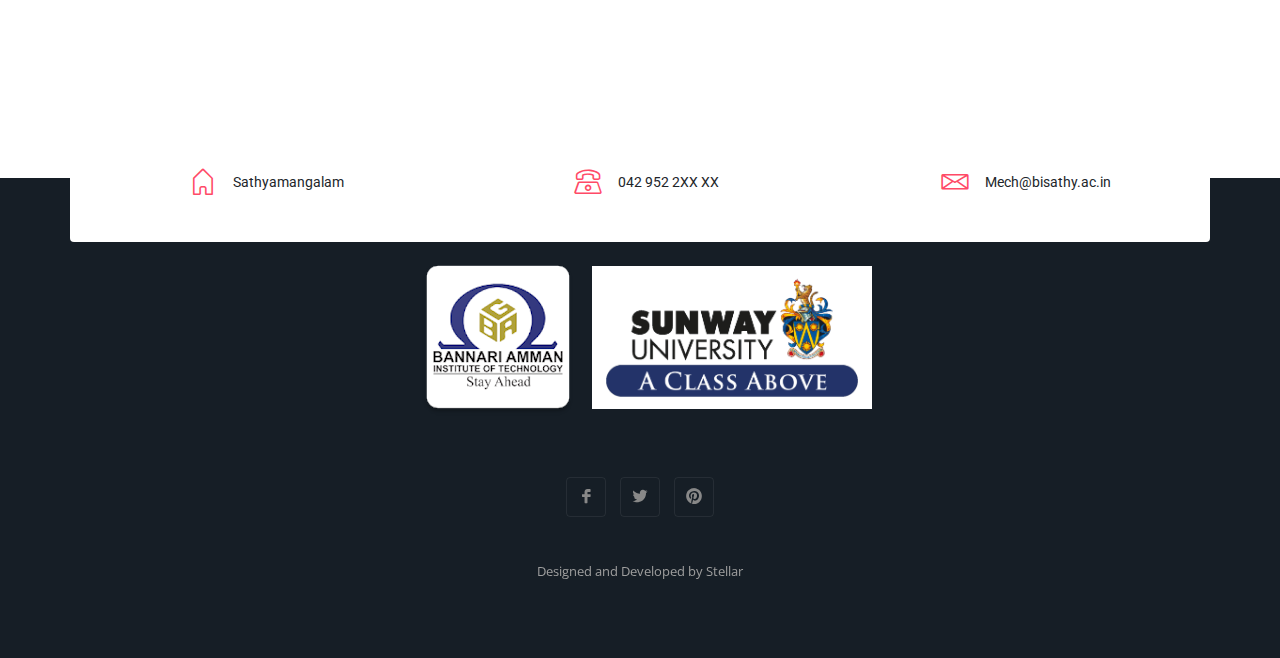
==== commit d33cf4e4: "Updates made" ====
--- a/eventup-free-lite/index.html
+++ b/eventup-free-lite/index.html
@@ -572,10 +572,10 @@
   
     <!-- Counter Area Start-->
     <section class="counter-section section-padding">
-      <div class="container d-flex justify-content-center align-items-center">
-        <div class="row justify-content-center align-items-center">
-          <!-- Counter Item -->
-          <div class="col-lg-6 col-md-6 col-xs-6 work-counter-widget">
+      <div class="container">
+        <div class="row justify-content-center align-items-center text-center">
+          <!-- Counter Item 1 -->
+          <div class="col-lg-3 col-md-4 col-sm-6 work-counter-widget">
             <div class="counter">
               <div class="icon">
                 <i class="lni-mic"></i>
@@ -586,20 +586,8 @@
               </div>
             </div>
           </div>
-          <!-- Counter Item -->
-          <!-- <div class="col-lg-3 col-md-6 col-xs-12 work-counter-widget">
-            <div class="counter">
-              <div class="icon">
-                <i class="lni-bulb"></i>
-              </div>
-              <div class="counter-content">
-                <div class="counterUp">800</div>
-                <p>Seats</p>
-              </div>
-            </div>
-          </div> -->
-          <!-- Counter Item -->
-          <div class="col-lg-6 col-md-6 col-xs-6 work-counter-widget">
+          <!-- Counter Item 2 -->
+          <div class="col-lg-3 col-md-4 col-sm-6 work-counter-widget">
             <div class="counter">
               <div class="icon">
                 <i class="lni-briefcase"></i>
@@ -610,8 +598,8 @@
               </div>
             </div>
           </div>
-          <!-- Counter Item -->
-          <div class="col-lg-6 col-md-6 col-xs-6 work-counter-widget">
+          <!-- Counter Item 3 -->
+          <div class="col-lg-3 col-md-4 col-sm-6 work-counter-widget">
             <div class="counter">
               <div class="icon">
                 <i class="lni-coffee-cup"></i>
@@ -625,6 +613,7 @@
         </div>
       </div>
     </section>
+    
     <!-- Counter Area End-->
 
     <!-- Schedule Section Start -->
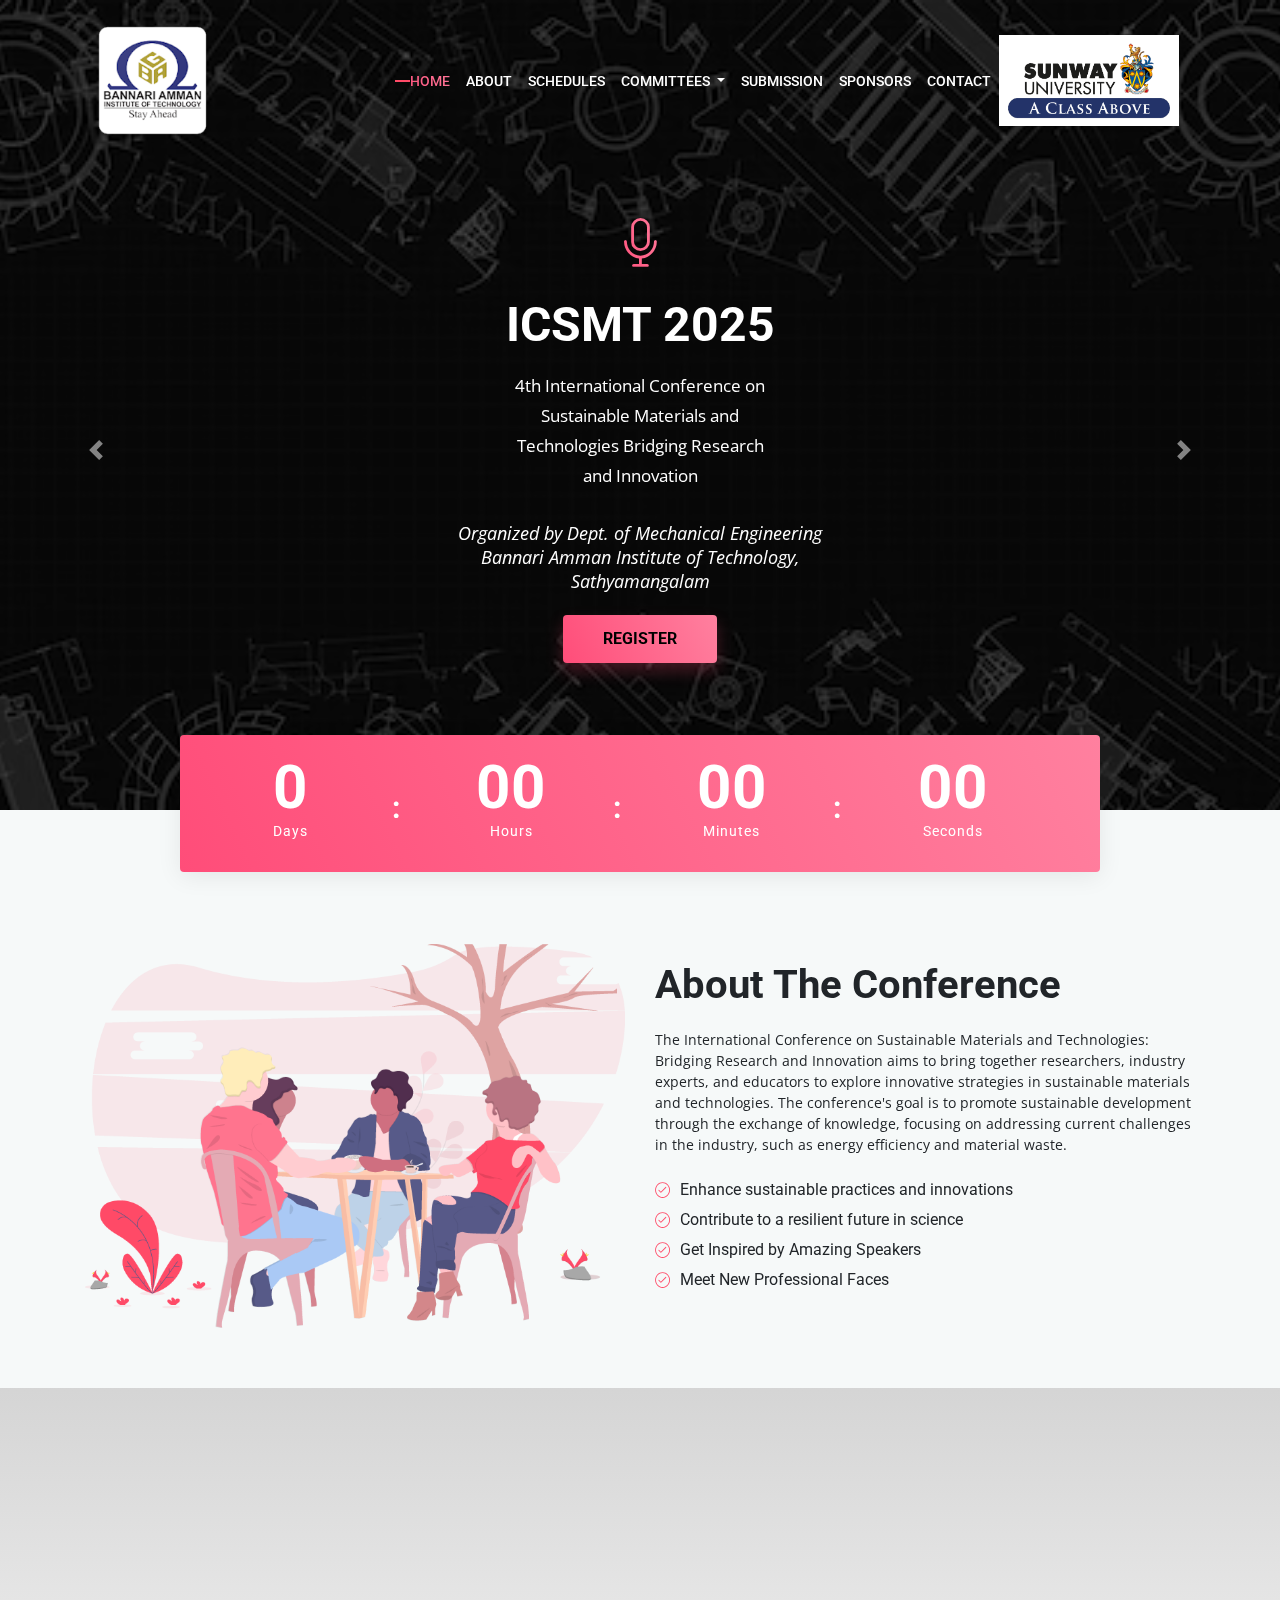
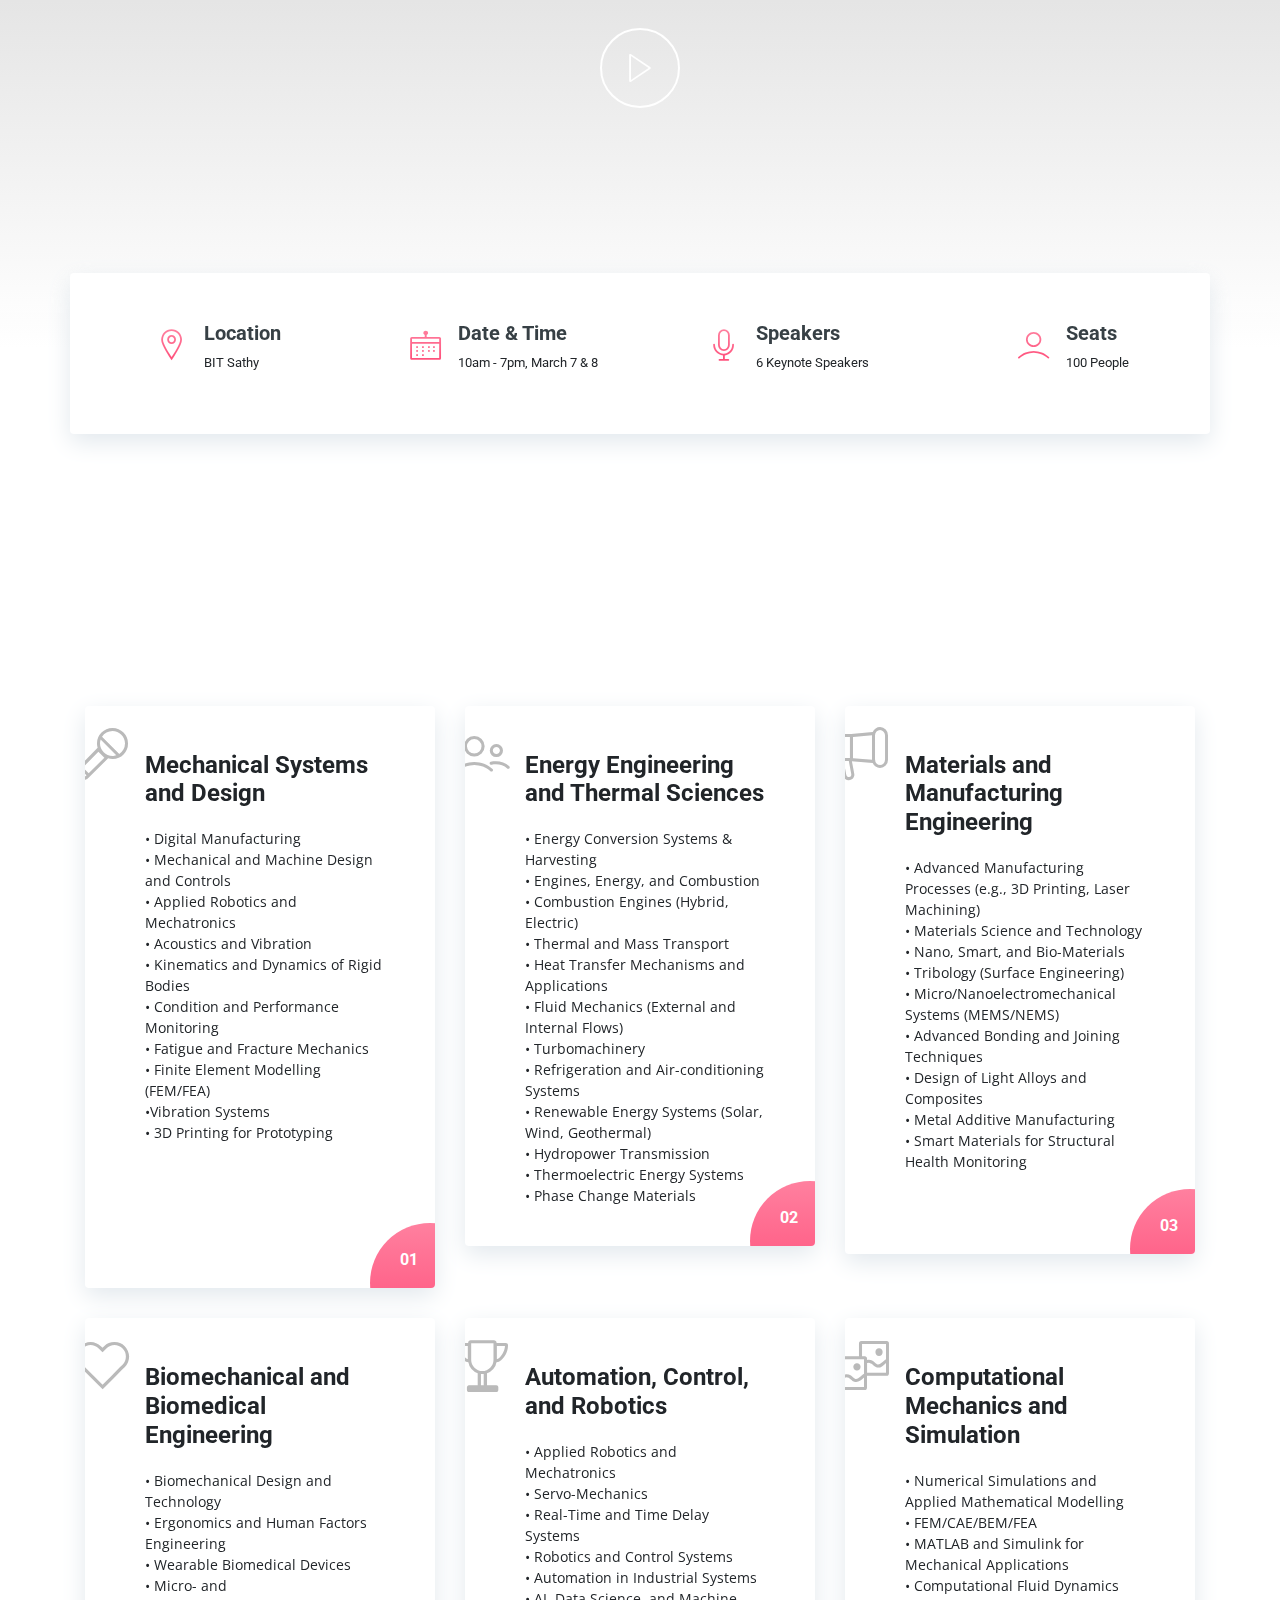
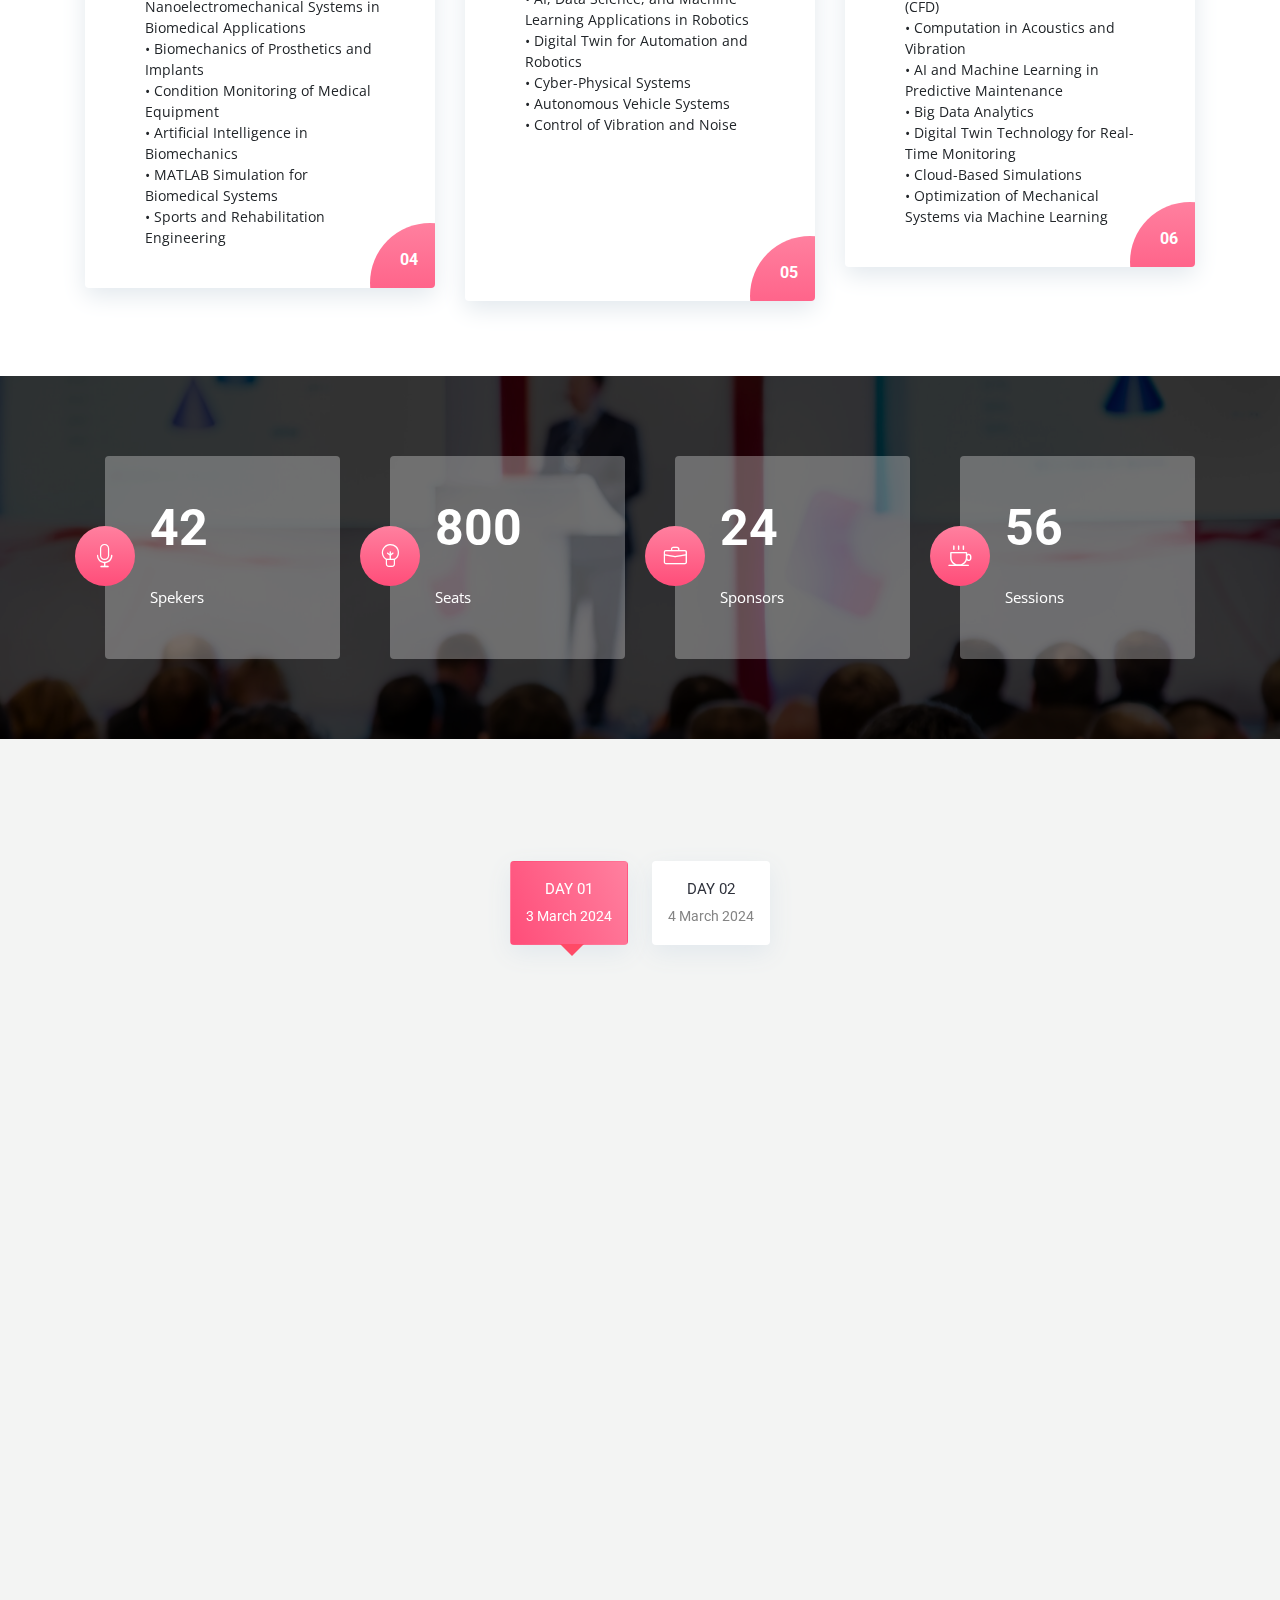
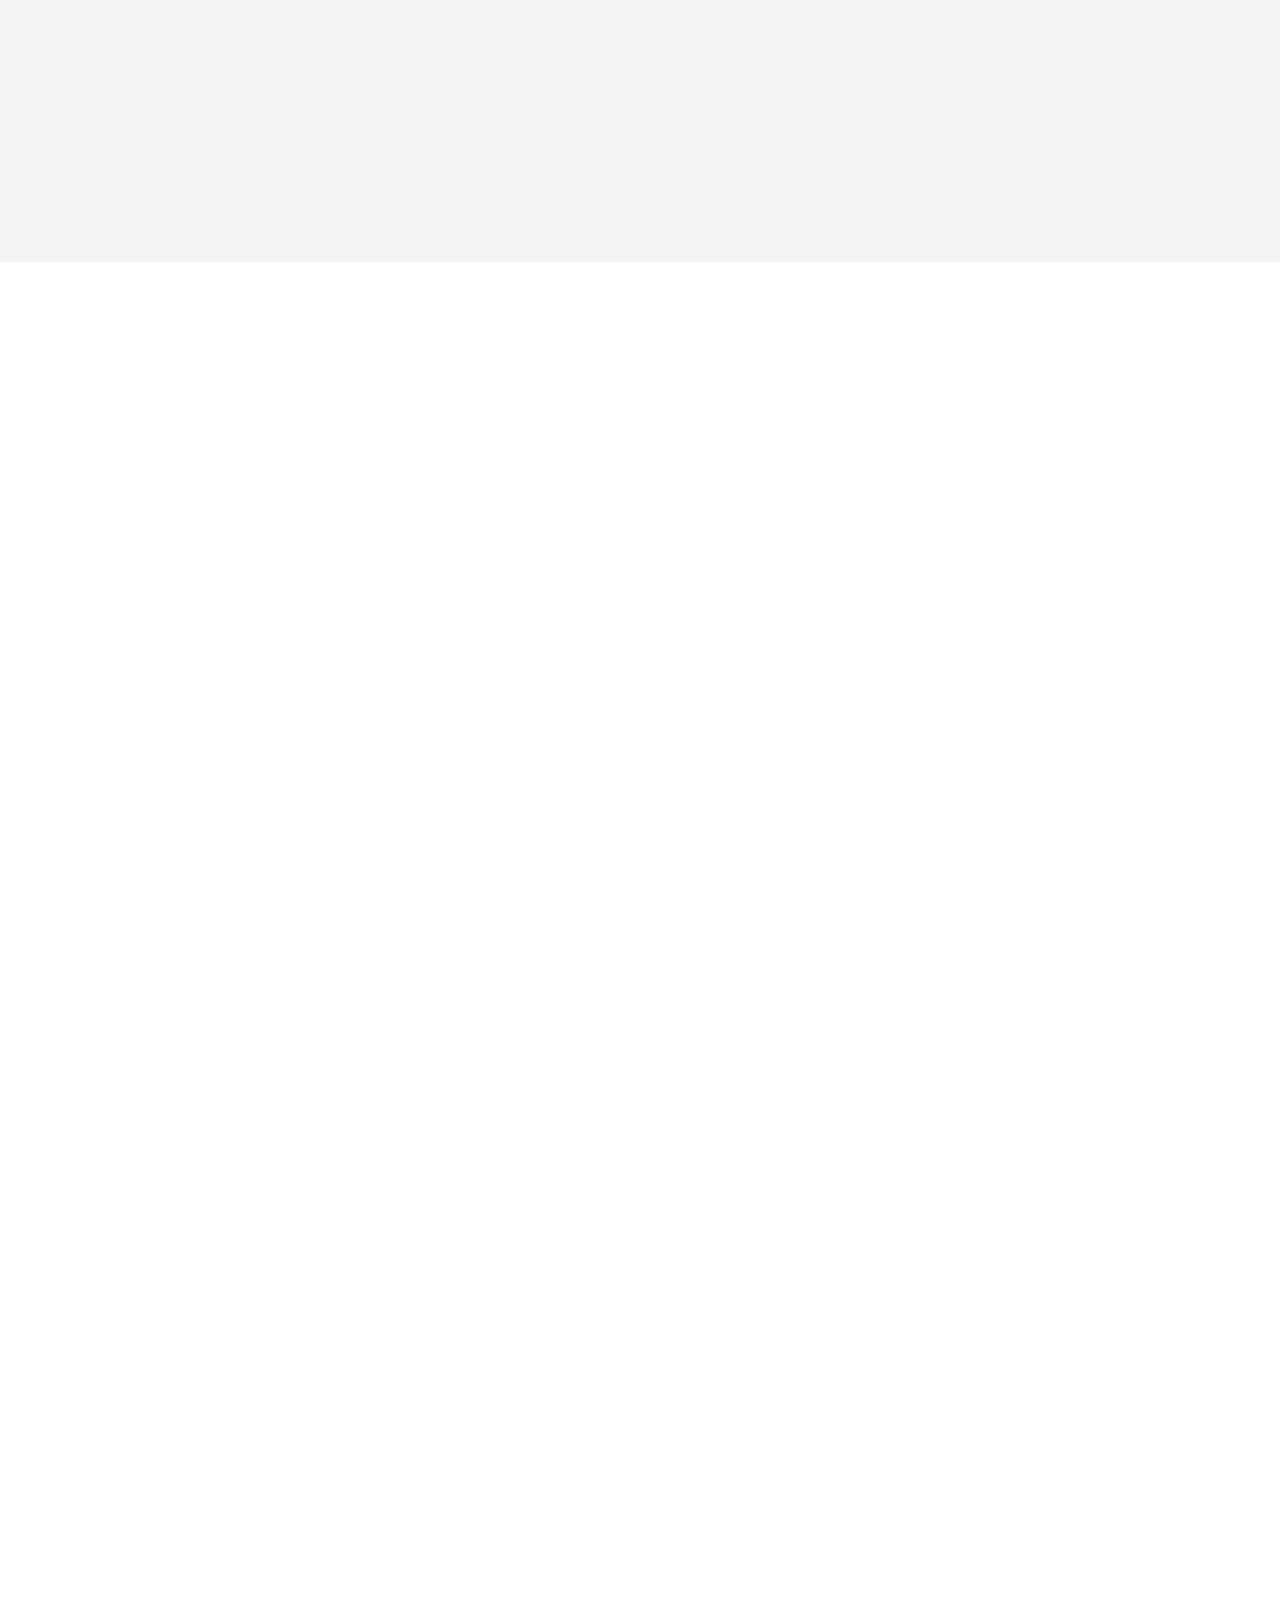
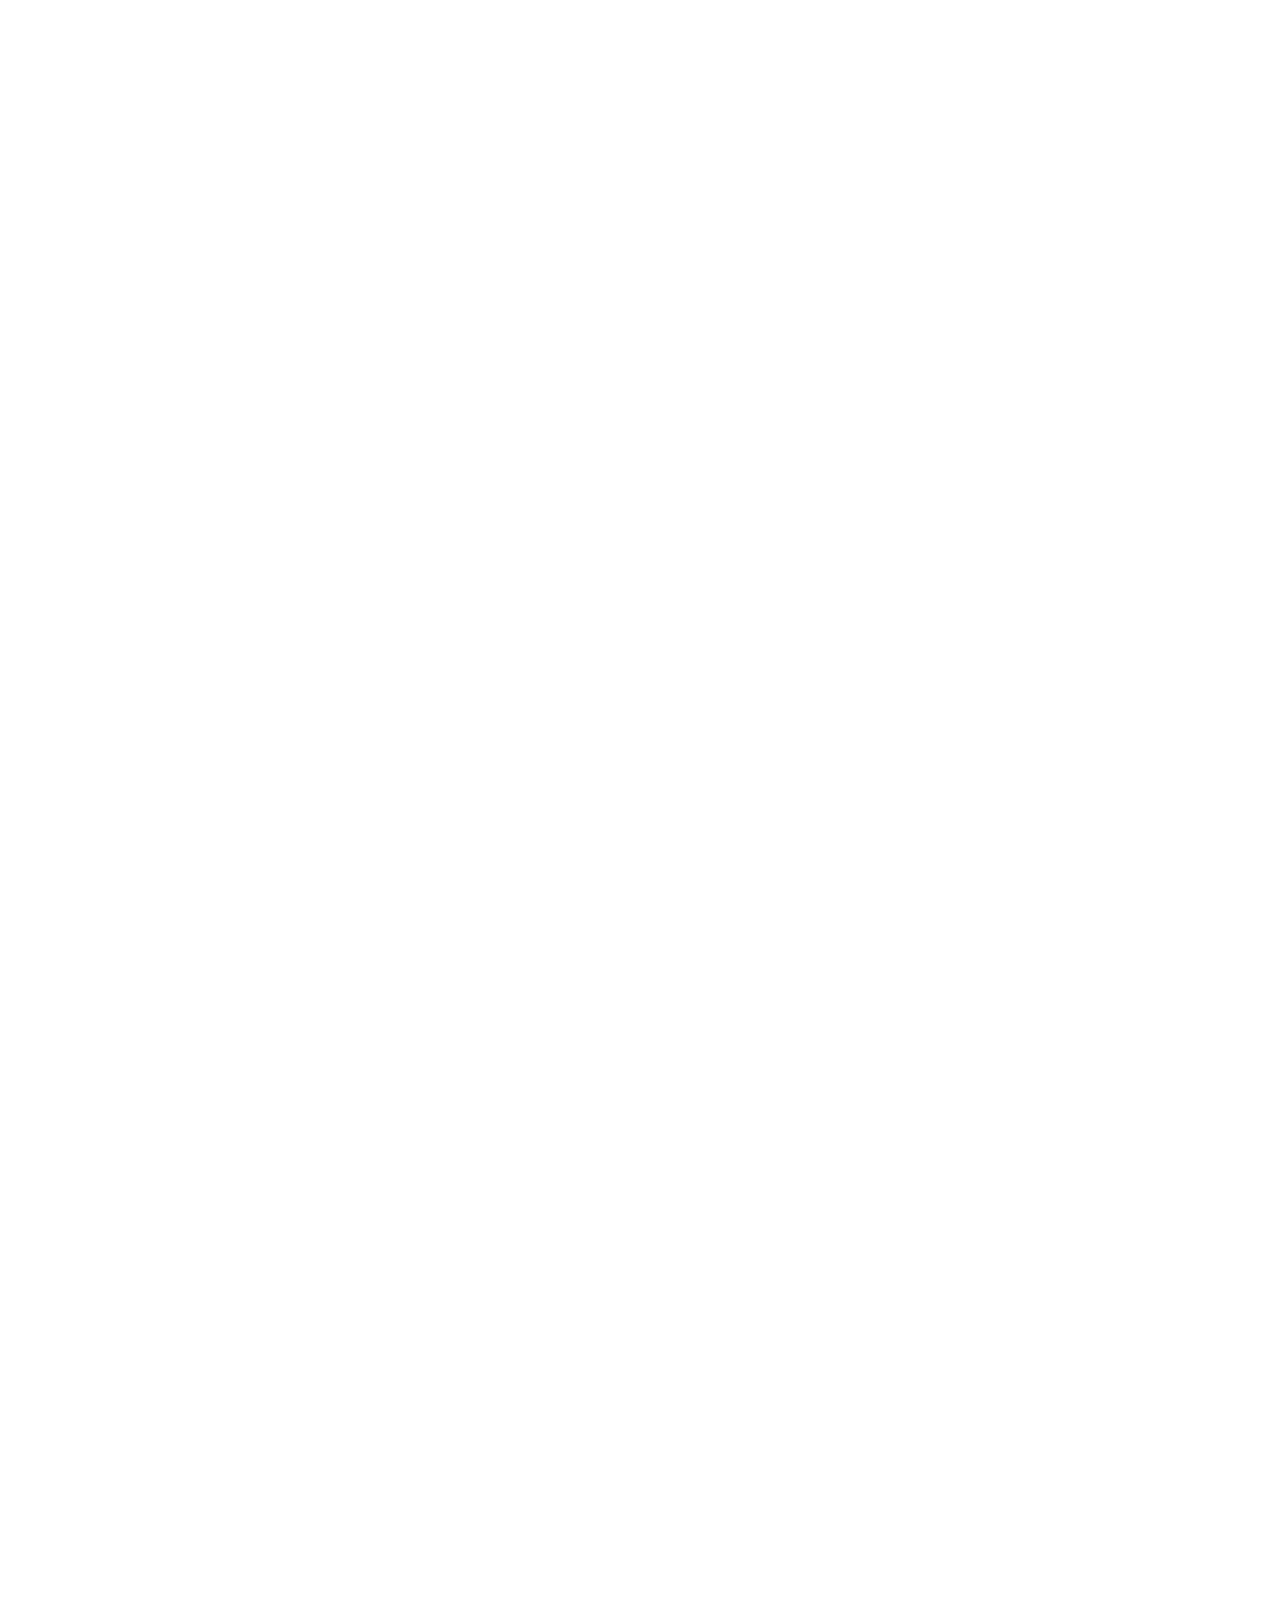
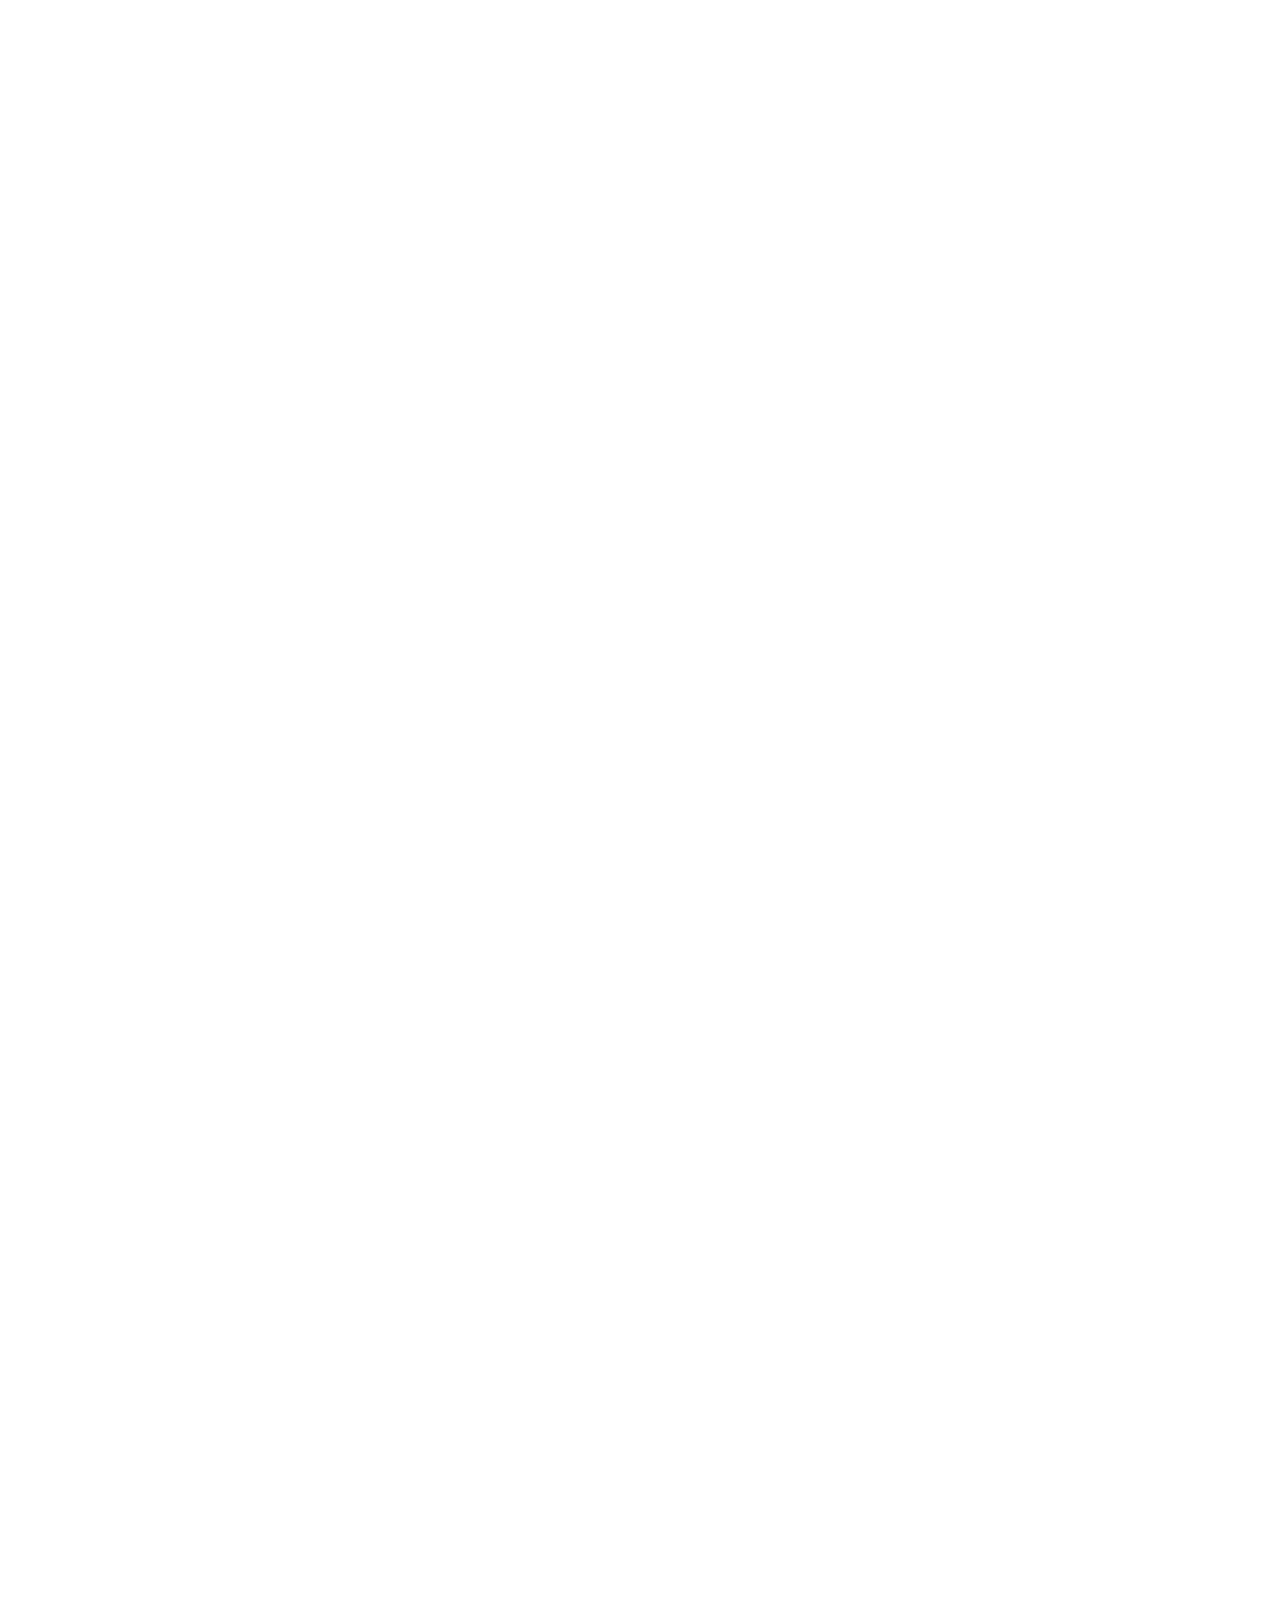
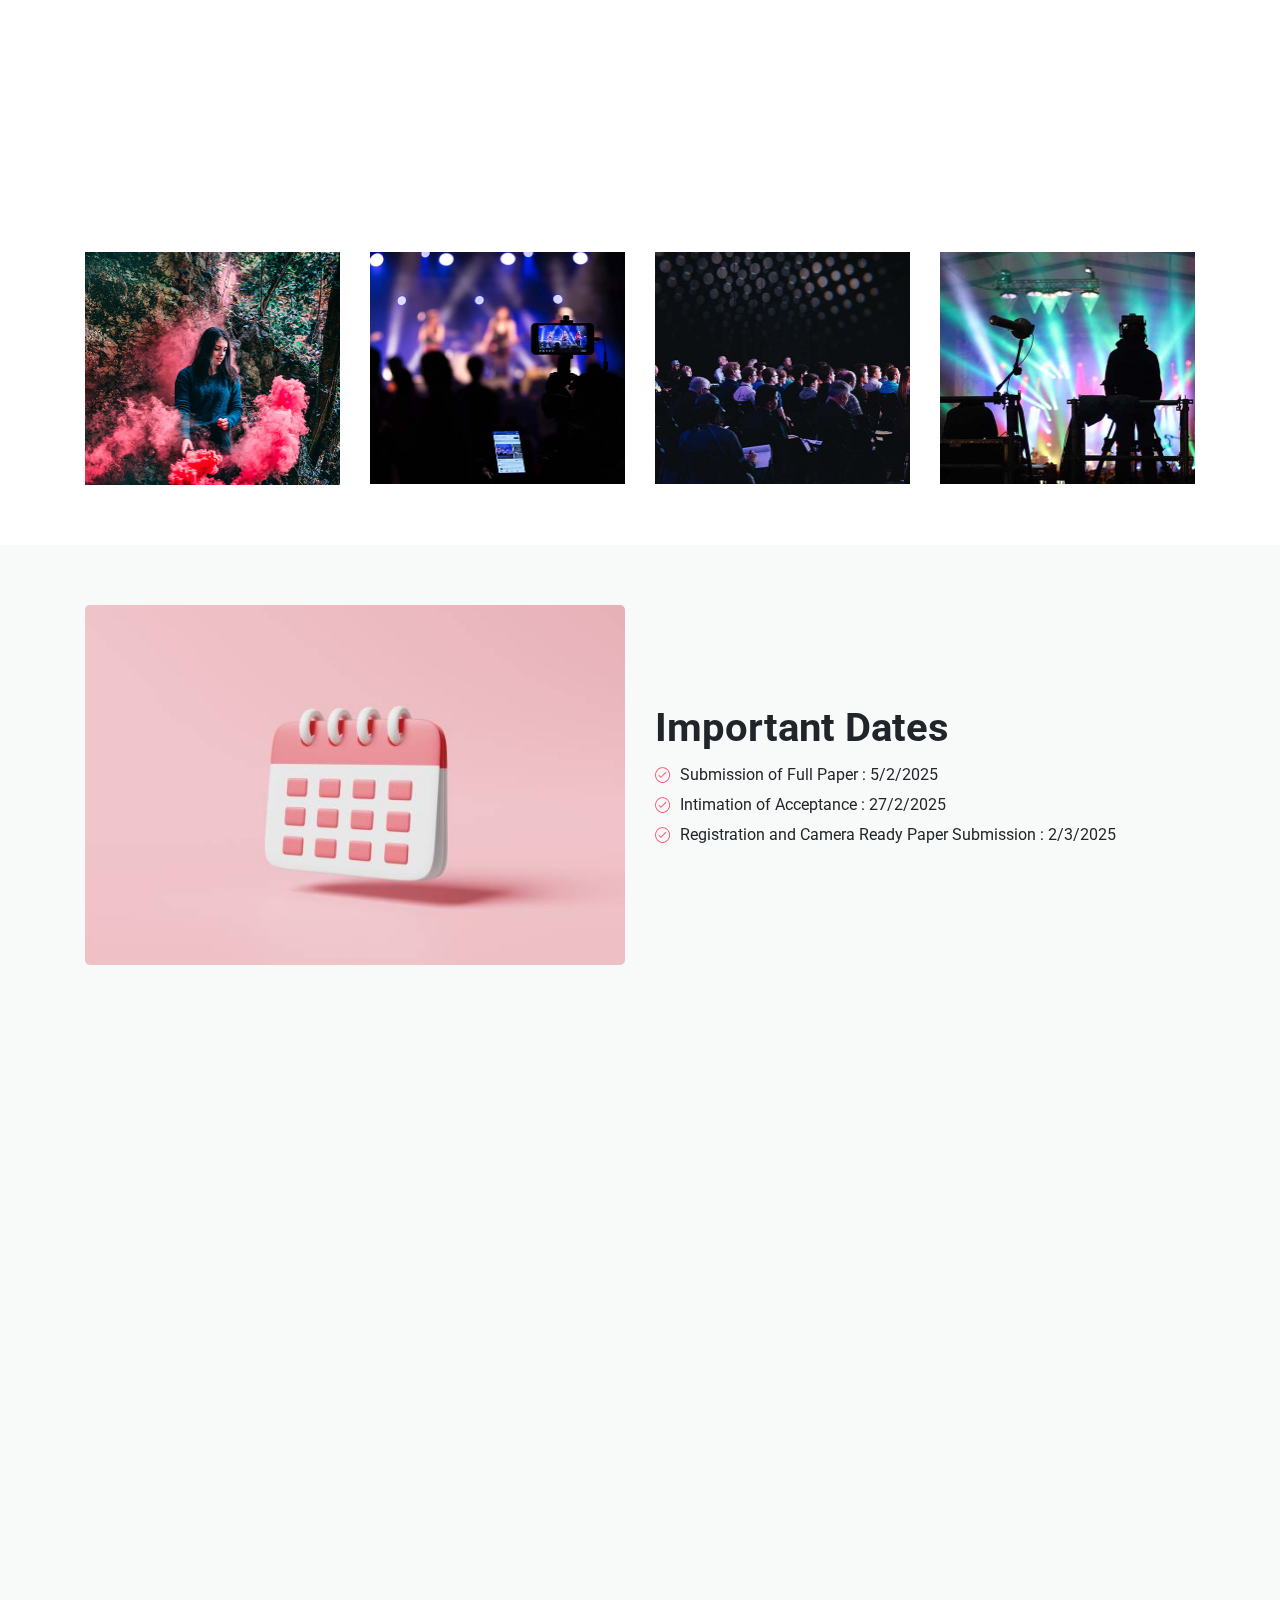
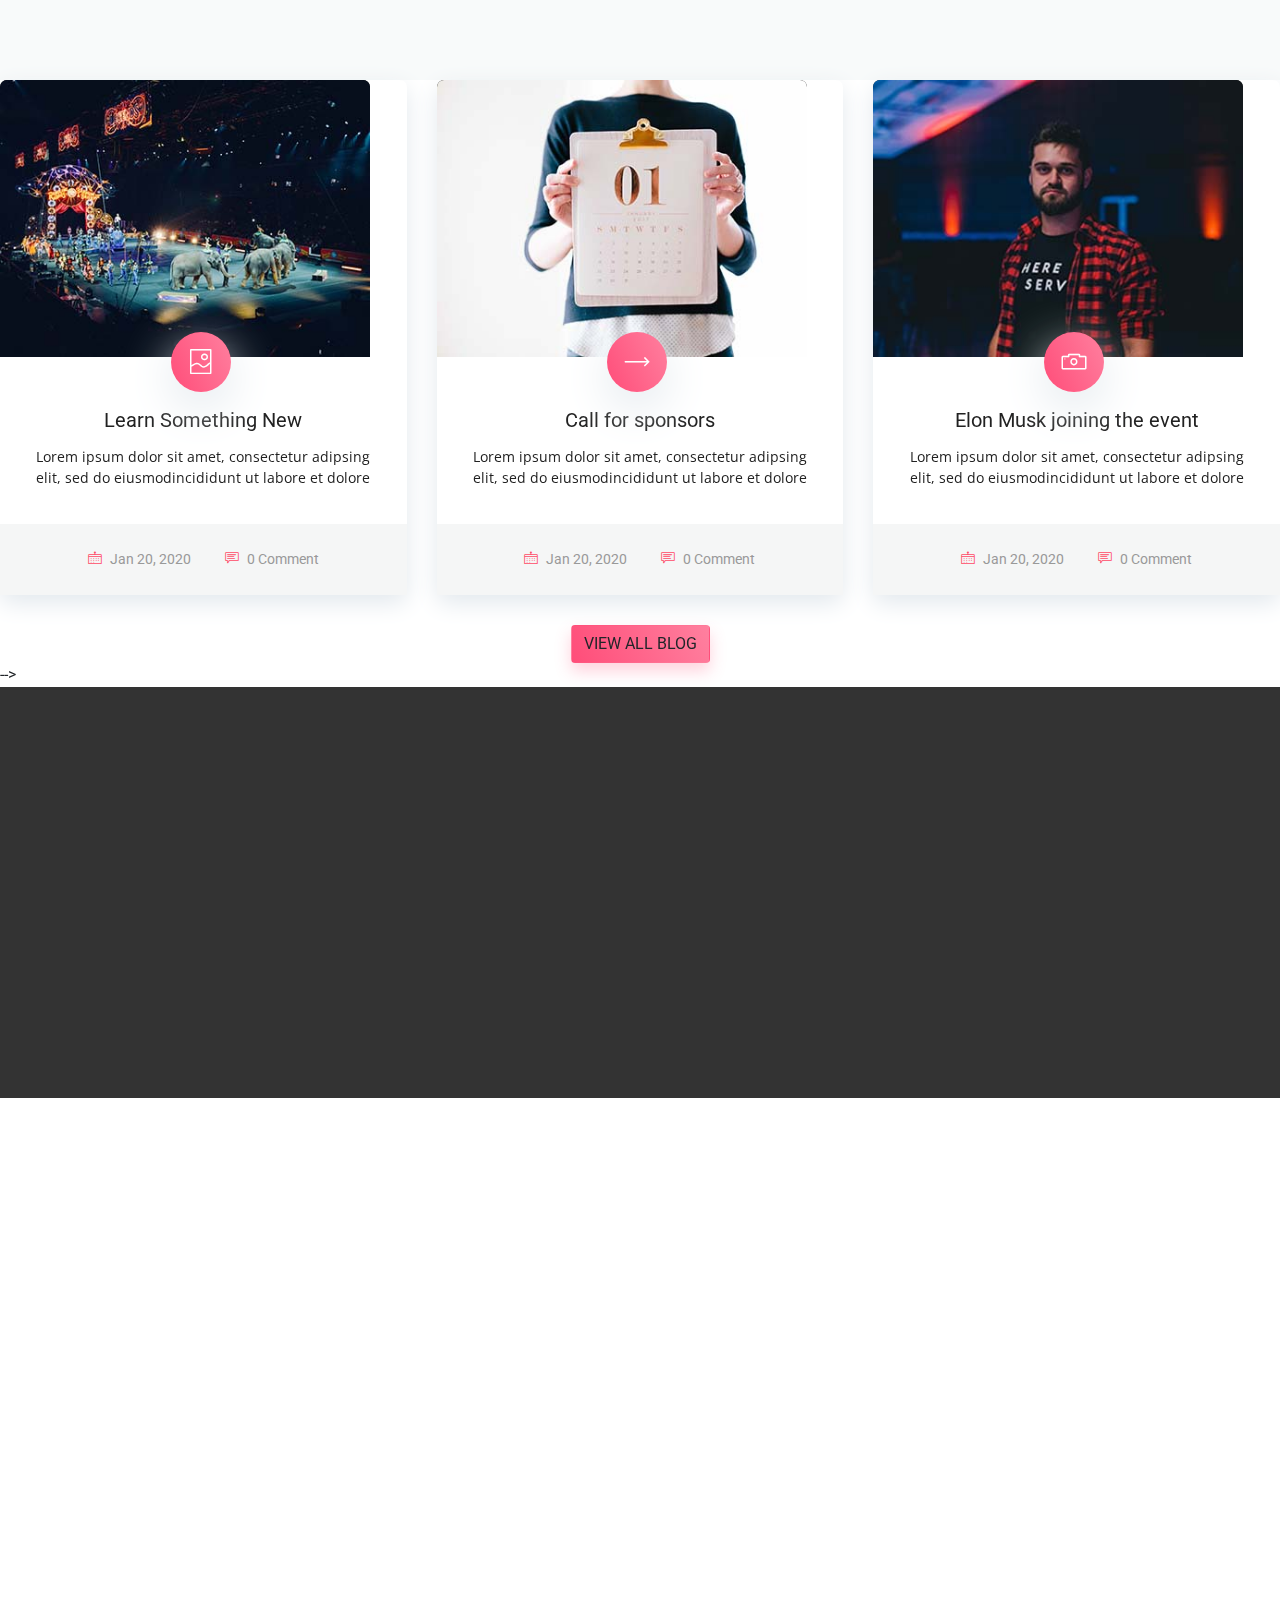
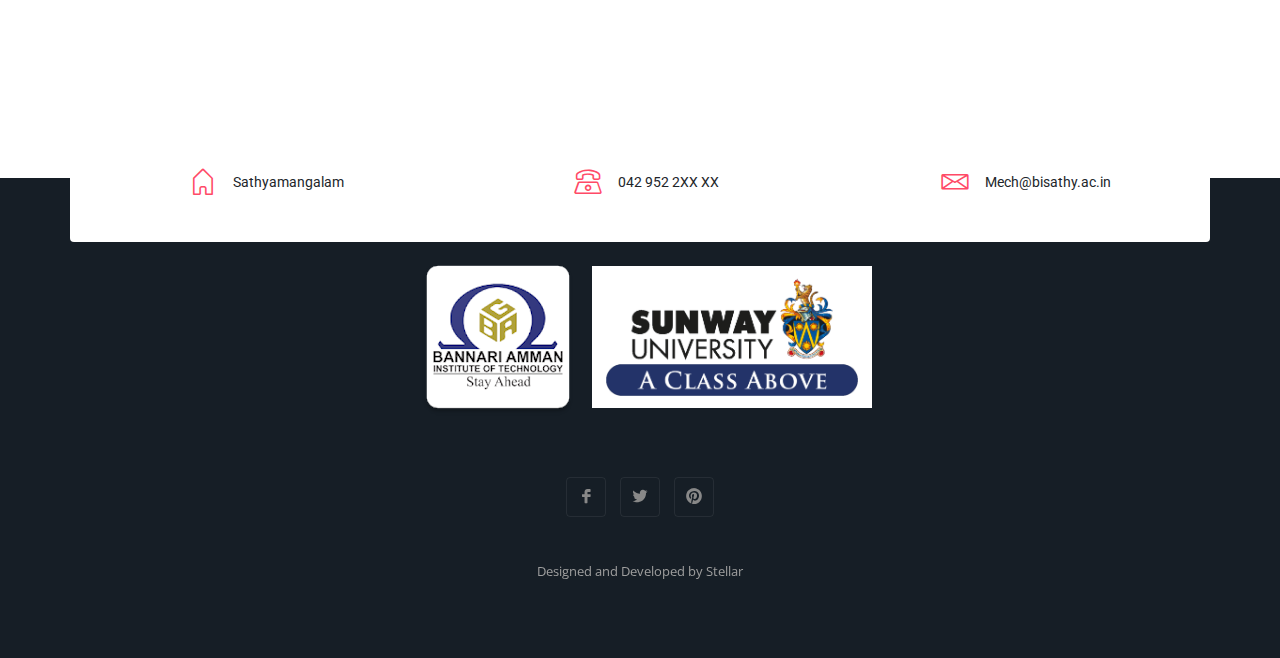
==== commit 1df9781c: "thitthi work" ====
--- a/eventup-free-lite/index.html
+++ b/eventup-free-lite/index.html
@@ -95,14 +95,14 @@
               </li> -->
               <li class="nav-item">
                 <a class="nav-link" href="#pricing">
-                  Submission
+                  SUBMISSION
                 </a>
               </li>
-              <!-- <li class="nav-item">
+              <li class="nav-item">
                 <a class="nav-link" href="#sponsors">
                   Sponsors
                 </a>
-              </li> -->
+              </li>
               <li class="nav-item">
                 <a class="nav-link" href="#google-map-area">
                   Contact
@@ -358,7 +358,7 @@
                 </div>
                 <ul class="stylish-list mb-3">
                   <li><i class="lni-check-mark-circle"></i>Enhance sustainable practices and innovations</li>
-                  <li><i class="lni-check-mark-circle"></i>Contribute to   a resilient future in science</li>
+                  <li><i class="lni-check-mark-circle"></i>Contribute to a resilient future in science</li>
                   <li><i class="lni-check-mark-circle"></i>Get Inspired by Amazing Speakers</li>
                   <li><i class="lni-check-mark-circle"></i>Meet New Professional Faces</li>
                   <!-- <li><i class="lni-check-mark-circle"></i>Lorem ipsum dolor sit ameterib quodsi</li> -->
@@ -376,7 +376,7 @@
     <!-- Video Section Start -->
     <div class="ready-to-play">
       <video id="bgvid" class="stop" loop>
-        <source src="assets/video/event.webm" type="video/mp4">
+        <source src="assets/video/Event.webm" type="video/webm">
       </video>
       <div id="polina" class="video-text">
         <div class="tb-t">
@@ -573,9 +573,9 @@
     <!-- Counter Area Start-->
     <section class="counter-section section-padding">
       <div class="container">
-        <div class="row justify-content-center align-items-center text-center">
-          <!-- Counter Item 1 -->
-          <div class="col-lg-3 col-md-4 col-sm-6 work-counter-widget">
+        <div class="row">
+          <!-- Counter Item -->
+          <div class="col-lg-3 col-md-6 col-xs-12 work-counter-widget">
             <div class="counter">
               <div class="icon">
                 <i class="lni-mic"></i>
@@ -586,8 +586,20 @@
               </div>
             </div>
           </div>
-          <!-- Counter Item 2 -->
-          <div class="col-lg-3 col-md-4 col-sm-6 work-counter-widget">
+          <!-- Counter Item -->
+          <div class="col-lg-3 col-md-6 col-xs-12 work-counter-widget">
+            <div class="counter">
+              <div class="icon">
+                <i class="lni-bulb"></i>
+              </div>
+              <div class="counter-content">
+                <div class="counterUp">800</div>
+                <p>Seats</p>
+              </div>
+            </div>
+          </div>
+          <!-- Counter Item -->
+          <div class="col-lg-3 col-md-6 col-xs-12 work-counter-widget">
             <div class="counter">
               <div class="icon">
                 <i class="lni-briefcase"></i>
@@ -598,8 +610,8 @@
               </div>
             </div>
           </div>
-          <!-- Counter Item 3 -->
-          <div class="col-lg-3 col-md-4 col-sm-6 work-counter-widget">
+          <!-- Counter Item -->
+          <div class="col-lg-3 col-md-6 col-xs-12 work-counter-widget">
             <div class="counter">
               <div class="icon">
                 <i class="lni-coffee-cup"></i>
@@ -613,7 +625,6 @@
         </div>
       </div>
     </section>
-    
     <!-- Counter Area End-->
 
     <!-- Schedule Section Start -->
@@ -623,7 +634,7 @@
           <div class="col-12">
             <div class="section-title-header text-center">
               <h2 class="section-title wow fadeInUp" data-wow-delay="0.2s">Event Schedules</h2>
-              <p class="wow fadeInDown" data-wow-delay="0.2s">Lorem ipsum dolor sit amet, in quodsi vulputate pro. Ius illum vocent mediocritatem an <br> cule dicta iriure at phaedrum.</p>
+              <!-- <p class="wow fadeInDown" data-wow-delay="0.2s">Lorem ipsum dolor sit amet, in quodsi vulputate pro. Ius illum vocent mediocritatem an <br> cule dicta iriure at phaedrum.</p> -->
             </div>
           </div>
         </div>
@@ -635,7 +646,6 @@
                   <div class="item-text">
                     <h4>Day 01</h4>
                     <h5>3 March 2024</h5>
-                    <h5>Sessions-5</h5>
                   </div>
                 </a>
               </li>
@@ -644,7 +654,6 @@
                   <div class="item-text">
                     <h4>Day 02</h4>
                     <h5>4 March 2024</h5>
-                    <h5>Sessions-5</h5>
                   </div>
                 </a>
               </li>
@@ -667,16 +676,14 @@
                               <img class="img-fluid" src="assets/img/logo.png" alt="">
                             </div>                     
                             <h4>INAUGURAL FUNCTION</h4>
-                            <!-- <h5 class="name">David Warner</h5> -->
-                             <h4><br></h4>
-                             <h4><br></h4>
+                            <h5 class="name">David Warner</h5>
                           </div>
                         </div>
                         <div id="collapseOne" class="collapse show" aria-labelledby="headingOne" data-parent="#accordion">
                           <div class="card-body">
-                            <!-- <p>Lorem ipsum dolor sit amet, consectetur adipisicing elit. Amet minima dolores rerum maiores qui at commodi quas, reprehenderit eius consectetur quae magni molestias veniam, provident illum facere iure libero asperiores! Lorem ipsum dolor sit amet, consectetur adipisicing elit. Veniam earum nihil ex ipsa magni eligendi fugiat assumenda suscipit, accusantium, necessitatibus reiciendis odit sed, vero amet blanditiis?</p> -->
+                            <p>Lorem ipsum dolor sit amet, consectetur adipisicing elit. Amet minima dolores rerum maiores qui at commodi quas, reprehenderit eius consectetur quae magni molestias veniam, provident illum facere iure libero asperiores! Lorem ipsum dolor sit amet, consectetur adipisicing elit. Veniam earum nihil ex ipsa magni eligendi fugiat assumenda suscipit, accusantium, necessitatibus reiciendis odit sed, vero amet blanditiis?</p>
                             <div class="location">
-                              <span>Location:</span> BIT Sathy
+                              <span>Location:</span> Hall 1 , Building A, Golden Street, Southafrica
                             </div>
                           </div>
                         </div>
@@ -692,16 +699,14 @@
                               <img class="img-fluid" src="assets/img/logo.png" alt="">
                             </div>
                             <h4>CHIEF GUEST INAUGURAL SPEECH - OFFLINE</h4>
-                            <!-- <h5 class="name">David Warner</h5> -->
-                             <h4><br></h4>
-                             <h4><br></h4>
+                            <h5 class="name">David Warner</h5>
                           </div>
                         </div>
                         <div id="collapseTwo" class="collapse" aria-labelledby="headingTwo" data-parent="#accordion">
                           <div class="card-body">
-                            <!-- <p>Lorem ipsum dolor sit amet, consectetur adipisicing elit. Amet minima dolores rerum maiores qui at commodi quas, reprehenderit eius consectetur quae magni molestias veniam, provident illum facere iure libero asperiores! Lorem ipsum dolor sit amet, consectetur adipisicing elit. Veniam earum nihil ex ipsa magni eligendi fugiat assumenda suscipit, accusantium, necessitatibus reiciendis odit sed, vero amet blanditiis?</p> -->
+                            <p>Lorem ipsum dolor sit amet, consectetur adipisicing elit. Amet minima dolores rerum maiores qui at commodi quas, reprehenderit eius consectetur quae magni molestias veniam, provident illum facere iure libero asperiores! Lorem ipsum dolor sit amet, consectetur adipisicing elit. Veniam earum nihil ex ipsa magni eligendi fugiat assumenda suscipit, accusantium, necessitatibus reiciendis odit sed, vero amet blanditiis?</p>
                             <div class="location">
-                              <span>Location:</span> BIT Sathy
+                              <span>Location:</span> Hall 1 , Building A, Golden Street, Southafrica
                             </div>
                           </div>
                         </div>
@@ -717,16 +722,14 @@
                               <img class="img-fluid" src="assets/img/logo.png" alt="">
                             </div>
                             <h4>KEYNOTE ADDRESS (01) - OFFLINE </h4>
-                            <!-- <h5 class="name">David Warner</h5> -->
-                             <h4><br></h4>
-                             <h4><br></h4>
+                            <h5 class="name">David Warner</h5>
                           </div>
                         </div>
                         <div id="collapseThree" class="collapse" aria-labelledby="headingThree" data-parent="#accordion">
                           <div class="card-body">
-                            <!-- <p>Lorem ipsum dolor sit amet, consectetur adipisicing elit. Amet minima dolores rerum maiores qui at commodi quas, reprehenderit eius consectetur quae magni molestias veniam, provident illum facere iure libero asperiores! Lorem ipsum dolor sit amet, consectetur adipisicing elit. Veniam earum nihil ex ipsa magni eligendi fugiat assumenda suscipit, accusantium, necessitatibus reiciendis odit sed, vero amet blanditiis?</p> -->
+                            <p>Lorem ipsum dolor sit amet, consectetur adipisicing elit. Amet minima dolores rerum maiores qui at commodi quas, reprehenderit eius consectetur quae magni molestias veniam, provident illum facere iure libero asperiores! Lorem ipsum dolor sit amet, consectetur adipisicing elit. Veniam earum nihil ex ipsa magni eligendi fugiat assumenda suscipit, accusantium, necessitatibus reiciendis odit sed, vero amet blanditiis?</p>
                             <div class="location">
-                              <span>Location:</span> BIT Sathy
+                              <span>Location:</span> Hall 1 , Building A, Golden Street, Southafrica
                             </div>
                           </div>
                         </div>
@@ -744,16 +747,14 @@
                               <img class="img-fluid" src="assets/img/logo.png" alt="">
                             </div>
                             <h4>KEYNOTE ADDRESS (02) - ONLINE</h4>
-                            <!-- <h5 class="name">David Warner</h5> -->
-                             <h4><br></h4>
-                             <h4><br></h4>
+                            <h5 class="name">David Warner</h5>
                           </div>
                         </div>
                         <div id="collapseFour" class="collapse" aria-labelledby="headingFour" data-parent="#accordion">
                           <div class="card-body">
-                            <!-- <p>Lorem ipsum dolor sit amet, consectetur adipisicing elit. Amet minima dolores rerum maiores qui at commodi quas, reprehenderit eius consectetur quae magni molestias veniam, provident illum facere iure libero asperiores! Lorem ipsum dolor sit amet, consectetur adipisicing elit. Veniam earum nihil ex ipsa magni eligendi fugiat assumenda suscipit, accusantium, necessitatibus reiciendis odit sed, vero amet blanditiis?</p> -->
+                            <p>Lorem ipsum dolor sit amet, consectetur adipisicing elit. Amet minima dolores rerum maiores qui at commodi quas, reprehenderit eius consectetur quae magni molestias veniam, provident illum facere iure libero asperiores! Lorem ipsum dolor sit amet, consectetur adipisicing elit. Veniam earum nihil ex ipsa magni eligendi fugiat assumenda suscipit, accusantium, necessitatibus reiciendis odit sed, vero amet blanditiis?</p>
                             <div class="location">
-                              <span>Location:</span> BIT Sathy
+                              <span>Location:</span> Hall 1 , Building A, Golden Street, Southafrica
                             </div>
                           </div>
                         </div>
@@ -771,16 +772,14 @@
                               <img class="img-fluid" src="assets/img/logo.png" alt="">
                             </div>
                             <h4>PRESENTATION SESSION - 01 (OFFLINE/ ONLINE)</h4>
-                            <!-- <h5 class="name">David Warner</h5> -->
-                             <h4><br></h4>
-                             <h4><br></h4>
+                            <h5 class="name">David Warner</h5>
                           </div>
                         </div>
                         <div id="collapseFive" class="collapse" aria-labelledby="headingFive" data-parent="#accordion">
                           <div class="card-body">
-                            <!-- <p>Lorem ipsum dolor sit amet, consectetur adipisicing elit. Amet minima dolores rerum maiores qui at commodi quas, reprehenderit eius consectetur quae magni molestias veniam, provident illum facere iure libero asperiores! Lorem ipsum dolor sit amet, consectetur adipisicing elit. Veniam earum nihil ex ipsa magni eligendi fugiat assumenda suscipit, accusantium, necessitatibus reiciendis odit sed, vero amet blanditiis?</p> -->
+                            <p>Lorem ipsum dolor sit amet, consectetur adipisicing elit. Amet minima dolores rerum maiores qui at commodi quas, reprehenderit eius consectetur quae magni molestias veniam, provident illum facere iure libero asperiores! Lorem ipsum dolor sit amet, consectetur adipisicing elit. Veniam earum nihil ex ipsa magni eligendi fugiat assumenda suscipit, accusantium, necessitatibus reiciendis odit sed, vero amet blanditiis?</p>
                             <div class="location">
-                              <span>Location:</span> BIT Sathy
+                              <span>Location:</span> Hall 1 , Building A, Golden Street, Southafrica
                             </div>
                           </div>
                         </div>
@@ -800,16 +799,14 @@
                               <img class="img-fluid" src="assets/img/logo.png" alt="">
                             </div>                     
                             <h4>KEYNOTE ADDRESS (03) - OFFLINE</h4>
-                            <!-- <h5 class="name">David Warner</h5> -->
-                             <h4><br></h4>
-                             <h4><br></h4>
+                            <h5 class="name">David Warner</h5>
                           </div>
                         </div>
                         <div id="collapseOne" class="collapse show" aria-labelledby="headingOne" data-parent="#accordion2">
                           <div class="card-body">
-                            <!-- <p>Lorem ipsum dolor sit amet, consectetur adipisicing elit. Amet minima dolores rerum maiores qui at commodi quas, reprehenderit eius consectetur quae magni molestias veniam, provident illum facere iure libero asperiores! Lorem ipsum dolor sit amet, consectetur adipisicing elit. Veniam earum nihil ex ipsa magni eligendi fugiat assumenda suscipit, accusantium, necessitatibus reiciendis odit sed, vero amet blanditiis?</p> -->
+                            <p>Lorem ipsum dolor sit amet, consectetur adipisicing elit. Amet minima dolores rerum maiores qui at commodi quas, reprehenderit eius consectetur quae magni molestias veniam, provident illum facere iure libero asperiores! Lorem ipsum dolor sit amet, consectetur adipisicing elit. Veniam earum nihil ex ipsa magni eligendi fugiat assumenda suscipit, accusantium, necessitatibus reiciendis odit sed, vero amet blanditiis?</p>
                             <div class="location">
-                              <span>Location:</span> BIT Sathy
+                              <span>Location:</span> Hall 1 , Building A, Golden Street, Southafrica
                             </div>
                           </div>
                         </div>
@@ -825,16 +822,14 @@
                               <img class="img-fluid" src="assets/img/logo.png" alt="">
                             </div>
                             <h4>PRESENTATION SESSION - 02 (OFFLINE/ ONLINE)</h4>
-                            <!-- <h5 class="name">David Warner</h5> -->
-                             <h4><br></h4>
-                             <h4><br></h4>
+                            <h5 class="name">David Warner</h5>
                           </div>
                         </div>
                         <div id="collapseTwo" class="collapse" aria-labelledby="headingTwo" data-parent="#accordion2">
                           <div class="card-body">
-                            <!-- <p>Lorem ipsum dolor sit amet, consectetur adipisicing elit. Amet minima dolores rerum maiores qui at commodi quas, reprehenderit eius consectetur quae magni molestias veniam, provident illum facere iure libero asperiores! Lorem ipsum dolor sit amet, consectetur adipisicing elit. Veniam earum nihil ex ipsa magni eligendi fugiat assumenda suscipit, accusantium, necessitatibus reiciendis odit sed, vero amet blanditiis?</p> -->
+                            <p>Lorem ipsum dolor sit amet, consectetur adipisicing elit. Amet minima dolores rerum maiores qui at commodi quas, reprehenderit eius consectetur quae magni molestias veniam, provident illum facere iure libero asperiores! Lorem ipsum dolor sit amet, consectetur adipisicing elit. Veniam earum nihil ex ipsa magni eligendi fugiat assumenda suscipit, accusantium, necessitatibus reiciendis odit sed, vero amet blanditiis?</p>
                             <div class="location">
-                              <span>Location:</span> BIT Sathy
+                              <span>Location:</span> Hall 1 , Building A, Golden Street, Southafrica
                             </div>
                           </div>
                         </div>
@@ -850,16 +845,14 @@
                               <img class="img-fluid" src="assets/img/logo.png" alt="">
                             </div>
                             <h4>KEYNOTE ADDRESS (04) - ONLINE </h4>
-                            <!-- <h5 class="name">David Warner</h5> -->
-                             <h4><br></h4>
-                             <h4><br></h4>
+                            <h5 class="name">David Warner</h5>
                           </div>
                         </div>
                         <div id="collapseThree" class="collapse" aria-labelledby="headingThree" data-parent="#accordion2">
                           <div class="card-body">
-                            <!-- <p>Lorem ipsum dolor sit amet, consectetur adipisicing elit. Amet minima dolores rerum maiores qui at commodi quas, reprehenderit eius consectetur quae magni molestias veniam, provident illum facere iure libero asperiores! Lorem ipsum dolor sit amet, consectetur adipisicing elit. Veniam earum nihil ex ipsa magni eligendi fugiat assumenda suscipit, accusantium, necessitatibus reiciendis odit sed, vero amet blanditiis?</p> -->
+                            <p>Lorem ipsum dolor sit amet, consectetur adipisicing elit. Amet minima dolores rerum maiores qui at commodi quas, reprehenderit eius consectetur quae magni molestias veniam, provident illum facere iure libero asperiores! Lorem ipsum dolor sit amet, consectetur adipisicing elit. Veniam earum nihil ex ipsa magni eligendi fugiat assumenda suscipit, accusantium, necessitatibus reiciendis odit sed, vero amet blanditiis?</p>
                             <div class="location">
-                              <span>Location:</span> BIT Sathy
+                              <span>Location:</span> Hall 1 , Building A, Golden Street, Southafrica
                             </div>
                           </div>
                         </div>
@@ -877,16 +870,14 @@
                               <img class="img-fluid" src="assets/img/logo.png" alt="">
                             </div>
                             <h4>PRESENTATION SESSION -03 (OFFLINE/ ONLINE)</h4>
-                            <!-- <h5 class="name">David Warner</h5> -->
-                             <h4><br></h4>
-                             <h4><br></h4>
+                            <h5 class="name">David Warner</h5>
                           </div>
                         </div>
                         <div id="collapseFour" class="collapse" aria-labelledby="headingFour" data-parent="#accordion2">
                           <div class="card-body">
-                            <!-- <p>Lorem ipsum dolor sit amet, consectetur adipisicing elit. Amet minima dolores rerum maiores qui at commodi quas, reprehenderit eius consectetur quae magni molestias veniam, provident illum facere iure libero asperiores! Lorem ipsum dolor sit amet, consectetur adipisicing elit. Veniam earum nihil ex ipsa magni eligendi fugiat assumenda suscipit, accusantium, necessitatibus reiciendis odit sed, vero amet blanditiis?</p> -->
+                            <p>Lorem ipsum dolor sit amet, consectetur adipisicing elit. Amet minima dolores rerum maiores qui at commodi quas, reprehenderit eius consectetur quae magni molestias veniam, provident illum facere iure libero asperiores! Lorem ipsum dolor sit amet, consectetur adipisicing elit. Veniam earum nihil ex ipsa magni eligendi fugiat assumenda suscipit, accusantium, necessitatibus reiciendis odit sed, vero amet blanditiis?</p>
                             <div class="location">
-                              <span>Location:</span> BIT Sathy
+                              <span>Location:</span> Hall 1 , Building A, Golden Street, Southafrica
                             </div>
                           </div>
                         </div>
@@ -904,16 +895,14 @@
                               <img class="img-fluid" src="assets/img/logo.png" alt="">
                             </div>
                             <h4>VALEDICTORY CEREMONY</h4>
-                            <!-- <h5 class="name">David Warner</h5> -->
-                             <h4><br></h4>
-                             <h4><br></h4>
+                            <h5 class="name">David Warner</h5>
                           </div>
                         </div>
                         <div id="collapseFive" class="collapse" aria-labelledby="headingFive" data-parent="#accordion2">
                           <div class="card-body">
-                            <!-- <p>Lorem ipsum dolor sit amet, consectetur adipisicing elit. Amet minima dolores rerum maiores qui at commodi quas, reprehenderit eius consectetur quae magni molestias veniam, provident illum facere iure libero asperiores! Lorem ipsum dolor sit amet, consectetur adipisicing elit. Veniam earum nihil ex ipsa magni eligendi fugiat assumenda suscipit, accusantium, necessitatibus reiciendis odit sed, vero amet blanditiis?</p> -->
+                            <p>Lorem ipsum dolor sit amet, consectetur adipisicing elit. Amet minima dolores rerum maiores qui at commodi quas, reprehenderit eius consectetur quae magni molestias veniam, provident illum facere iure libero asperiores! Lorem ipsum dolor sit amet, consectetur adipisicing elit. Veniam earum nihil ex ipsa magni eligendi fugiat assumenda suscipit, accusantium, necessitatibus reiciendis odit sed, vero amet blanditiis?</p>
                             <div class="location">
-                              <span>Location:</span> BIT Sathy
+                              <span>Location:</span> Hall 1 , Building A, Golden Street, Southafrica
                             </div>
                           </div>
                         </div>
@@ -964,7 +953,7 @@
             <div class="col-12">
               <div class="section-title-header text-center">
                 <h2 class="section-title wow fadeInUp" data-wow-delay="0.2s">Our Key Note Speakers</h2>
-                <p class="wow fadeInDown" data-wow-delay="0.2s">Lorem ipsum dolor sit amet, in quodsi vulputate pro. Ius illum vocent mediocritatem an <br> cule dicta iriure at phaedrum.</p>
+                <!-- <p class="wow fadeInDown" data-wow-delay="0.2s">Lorem ipsum dolor sit amet, in quodsi vulputate pro. Ius illum vocent mediocritatem an <br> cule dicta iriure at phaedrum.</p> -->
               </div>
             </div>
           </div>
@@ -1079,7 +1068,7 @@
       <div class="col-12">
         <div class="section-title-header text-center">
           <h2 class="section-title wow fadeInUp" data-wow-delay="0.2s">International Technical Committee</h2>
-          <p class="wow fadeInDown" data-wow-delay="0.2s">Lorem ipsum dolor sit amet, in quodsi vulputate pro. Ius illum vocent mediocritatem an <br> cule dicta iriure at phaedrum.</p>
+          <!-- <p class="wow fadeInDown" data-wow-delay="0.2s">Lorem ipsum dolor sit amet, in quodsi vulputate pro. Ius illum vocent mediocritatem an <br> cule dicta iriure at phaedrum.</p> -->
         </div>
       </div>
     </div>
@@ -1311,7 +1300,7 @@
       <div class="col-12">
         <div class="section-title-header text-center">
           <h2 class="section-title wow fadeInUp" data-wow-delay="0.2s">National Technical Committee</h2>
-          <p class="wow fadeInDown" data-wow-delay="0.2s">Lorem ipsum dolor sit amet, in quodsi vulputate pro. Ius illum vocent mediocritatem an <br> cule dicta iriure at phaedrum.</p>
+          <!-- <p class="wow fadeInDown" data-wow-delay="0.2s">Lorem ipsum dolor sit amet, in quodsi vulputate pro. Ius illum vocent mediocritatem an <br> cule dicta iriure at phaedrum.</p> -->
         </div>
       </div>
     </div>
@@ -1474,7 +1463,7 @@
           <div class="col-12">
             <div class="section-title-header text-center">
               <h2 class="section-title wow fadeInUp" data-wow-delay="0.2s">Advisory Committee</h2>
-              <p class="wow fadeInDown" data-wow-delay="0.2s">Lorem ipsum dolor sit amet, in quodsi vulputate pro. Ius illum vocent mediocritatem an <br> cule dicta iriure at phaedrum.</p>
+              <!-- <p class="wow fadeInDown" data-wow-delay="0.2s">Lorem ipsum dolor sit amet, in quodsi vulputate pro. Ius illum vocent mediocritatem an <br> cule dicta iriure at phaedrum.</p> -->
             </div>
           </div>
         </div>
@@ -1483,7 +1472,7 @@
             <!-- Team Item Starts -->
             <div class="team-item wow fadeInUp" data-wow-delay="0.2s">
               <div class="team-img">
-                <img class="img-fluid" src="assets/img/Advisory/Prkincipal-dep.jpg" alt="">
+                <img class="img-fluid" src="assets/img/Advisory/Principal-dep.jpg" alt="">
                 <!-- <div class="team-overlay">
                 </div> -->
               </div>
@@ -1498,7 +1487,7 @@
             <!-- Team Item Starts -->
             <div class="team-item wow fadeInUp" data-wow-delay="0.4s">
               <div class="team-img">
-                <img class="img-fluid" src="assets/img/Advisory/Drkoi-Sivakumar-K.jpg" alt="">
+                <img class="img-fluid" src="assets/img/Advisory/Dr-Sivakumar-K.jpg" alt="">
                 <!-- <div class="team-overlay">
                 </div> -->
               </div>
@@ -1514,7 +1503,7 @@
             <!-- Team Item Starts -->
             <div class="team-item wow fadeInUp" data-wow-delay="0.6s">
               <div class="team-img">
-                <img class="img-fluid" src="assets/img/Advisory/Dr-Seoinkkthil-Kumar.jpg" alt="">
+                <img class="img-fluid" src="assets/img/Advisory/Dr-Senthil-Kumar.jpg" alt="">
                 <!-- <div class="team-overlay">
                 </div> -->
               </div>
@@ -1541,7 +1530,7 @@
           <div class="col-12">
             <div class="section-title-header text-center">
               <h2 class="section-title wow fadeInUp" data-wow-delay="0.2s">Organising Committee</h2>
-              <p class="wow fadeInDown" data-wow-delay="0.2s">Lorem ipsum dolor sit amet, in quodsi vulputate pro. Ius illum vocent mediocritatem an <br> cule dicta iriure at phaedrum.</p>
+              <!-- <p class="wow fadeInDown" data-wow-delay="0.2s">Lorem ipsum dolor sit amet, in quodsi vulputate pro. Ius illum vocent mediocritatem an <br> cule dicta iriure at phaedrum.</p> -->
             </div>
           </div>
         </div>
@@ -1596,8 +1585,8 @@
         <div class="row">
           <div class="col-12">
             <div class="section-title-header text-center">
-              <h2 class="section-title wow fadeInUp" data-wow-delay="0.2s">Past Conferences</h2>
-              <p class="wow fadeInDown" data-wow-delay="0.2s">Lorem ipsum dolor sit amet, in quodsi vulputate pro. Ius illum vocent mediocritatem an <br> cule dicta iriure at phaedrum.</p>
+              <!-- <h2 class="section-title wow fadeInUp" data-wow-delay="0.2s">Past Conferences</h2> -->
+              <!-- <p class="wow fadeInDown" data-wow-delay="0.2s">Lorem ipsum dolor sit amet, in quodsi vulputate pro. Ius illum vocent mediocritatem an <br> cule dicta iriure at phaedrum.</p> -->
             </div>
           </div>
         </div>
@@ -1771,11 +1760,11 @@
           <div class="col-12">
             <div class="section-title-header text-center">
               <h2 class="section-title wow fadeInUp" data-wow-delay="0.2s">Latest News</h2>
-              <p class="wow fadeInDown" data-wow-delay="0.2s">Lorem ipsum dolor sit amet, in quodsi vulputate pro. Ius illum vocent mediocritatem an <br> cule dicta iriure at phaedrum.</p>
-            </div>
-          </div>
-        </div>
-        <Ediv class="row">
+              <!-- <p class="wow fadeInDown" data-wow-delay="0.2s">Lorem ipsum dolor sit amet, in quodsi vulputate pro. Ius illum vocent mediocritatem an <br> cule dicta iriure at phaedrum.</p> -->
+            </div>
+          </div>
+        </div>
+        <div class="row">
           <div class="col-lg-4 col-md-6 col-xs-12">
             <div class="blog-item">
               <div class="blog-image">
@@ -1857,14 +1846,14 @@
     <!-- Blog Section End -->
 
     <!-- Sponsors Section Start -->
-    <!-- <section id="sponsors" class="section-padding">
+    <section id="sponsors" class="section-padding">
       <div class="overlay"></div>
       <div class="container">
         <div class="row">
           <div class="col-12">
             <div class="section-title-header text-center">
               <h2 class="section-title wow fadeInUp" data-wow-delay="0.2s">Sponsors</h2>
-              <p class="wow fadeInDown" data-wow-delay="0.2s">Lorem ipsum dolor sit amet, in quodsi vulputate pro. Ius illum vocent mediocritatem an <br> cule dicta iriure at phaedrum.</p>
+              <!-- <p class="wow fadeInDown" data-wow-delay="0.2s">Lorem ipsum dolor sit amet, in quodsi vulputate pro. Ius illum vocent mediocritatem an <br> cule dicta iriure at phaedrum.</p> -->
             </div>
           </div>
         </div>
@@ -1884,7 +1873,7 @@
          </div>
         </div>
       </div>
-    </section> -->
+    </section>
     <!-- Sponsors Section End -->
 
     <!-- Contact Us Section -->
@@ -1894,7 +1883,7 @@
           <div class="col-12">
             <div class="section-title-header text-center">
               <h2 class="section-title wow fadeInUp" data-wow-delay="0.2s">Contact Us</h2>
-              <p class="wow fadeInDown" data-wow-delay="0.2s">Lorem ipsum dolor sit amet, in quodsi vulputate pro. Ius illum vocent mediocritatem an <br> cule dicta iriure at phaedrum.</p>
+              <!-- <p class="wow fadeInDown" data-wow-delay="0.2s">Lorem ipsum dolor sit amet, in quodsi vulputate pro. Ius illum vocent mediocritatem an <br> cule dicta iriure at phaedrum.</p> -->
             </div>
           </div>
         </div>
--- a/eventup-free-lite/assets/css/main.css
+++ b/eventup-free-lite/assets/css/main.css
@@ -959,7 +959,7 @@
 
 .ready-to-play:before {
   content: '';
-  background-image: linear-gradient(0deg, #FF4D79 0, #FF809F 100%);
+  background-image: linear-gradient(0deg, #ffffff 0, #c2c2c2 100%);
   position: absolute;
   display: block;
   left: 0px;
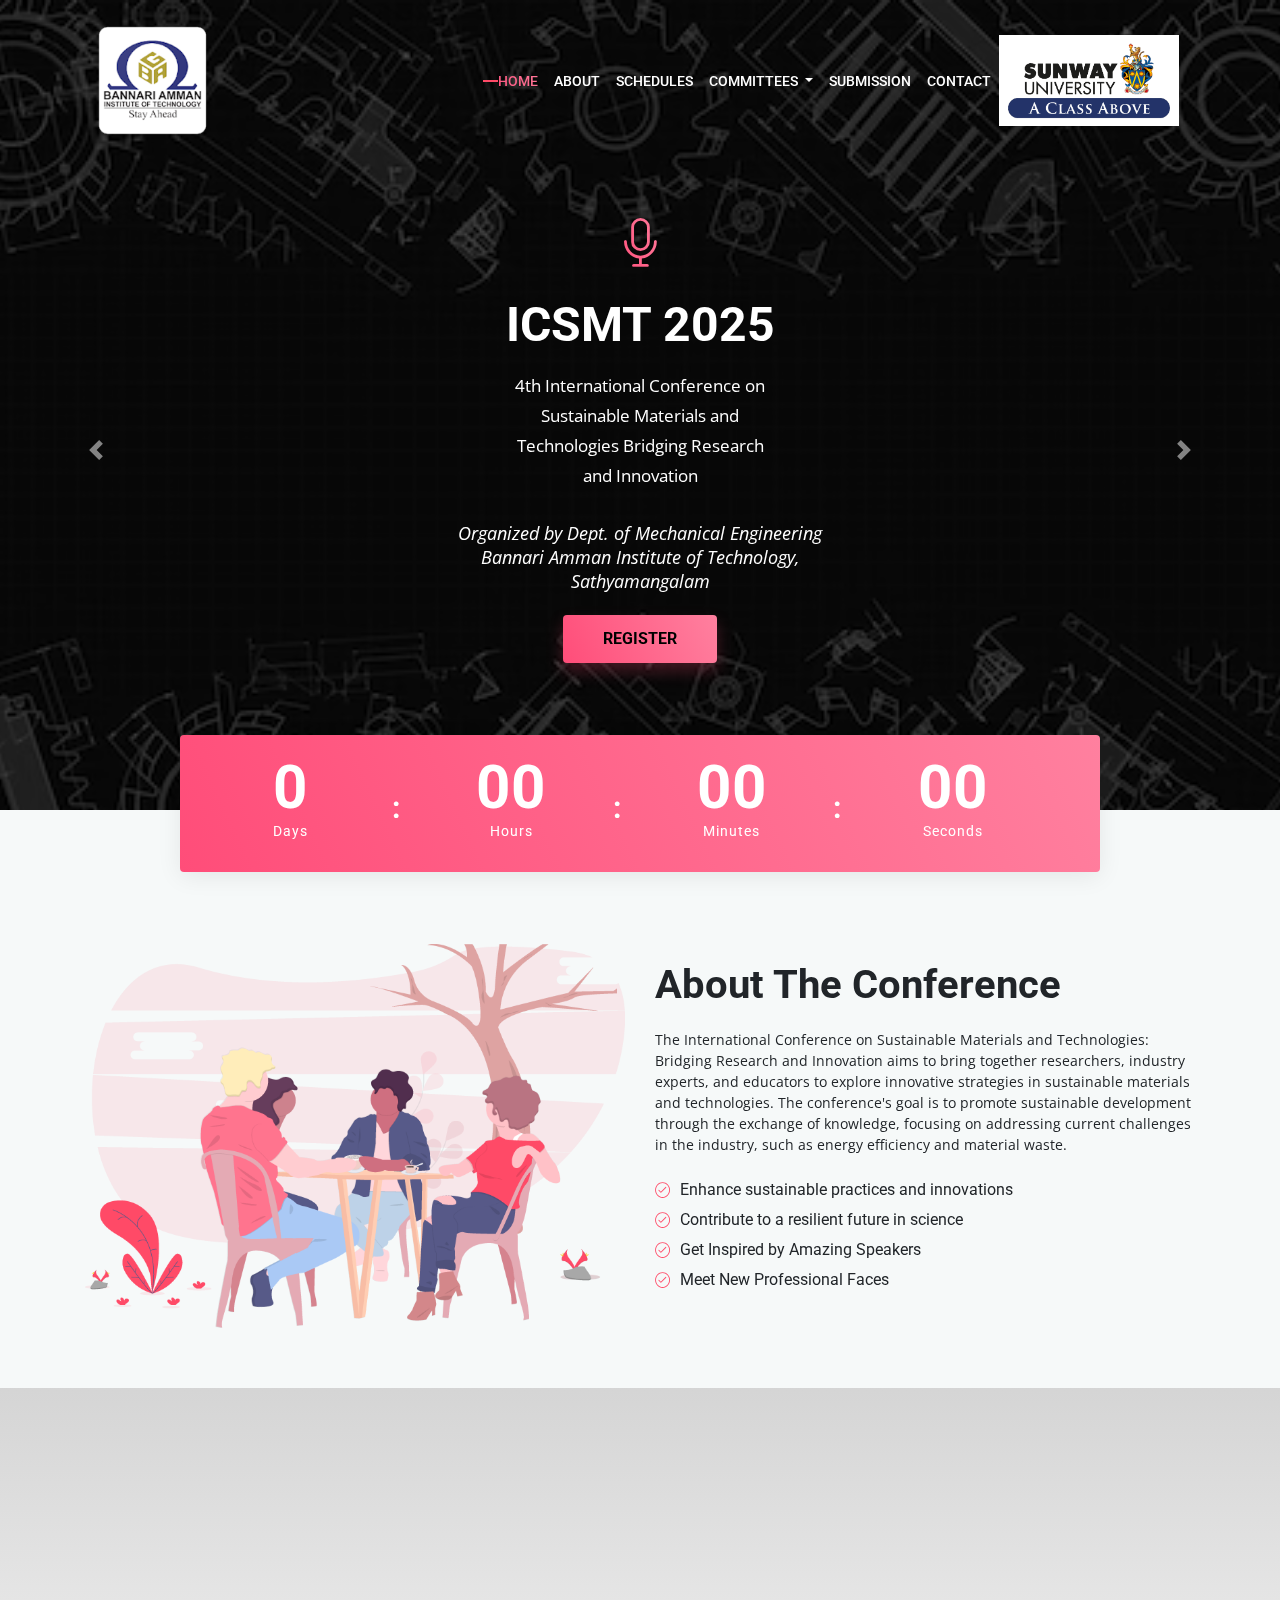
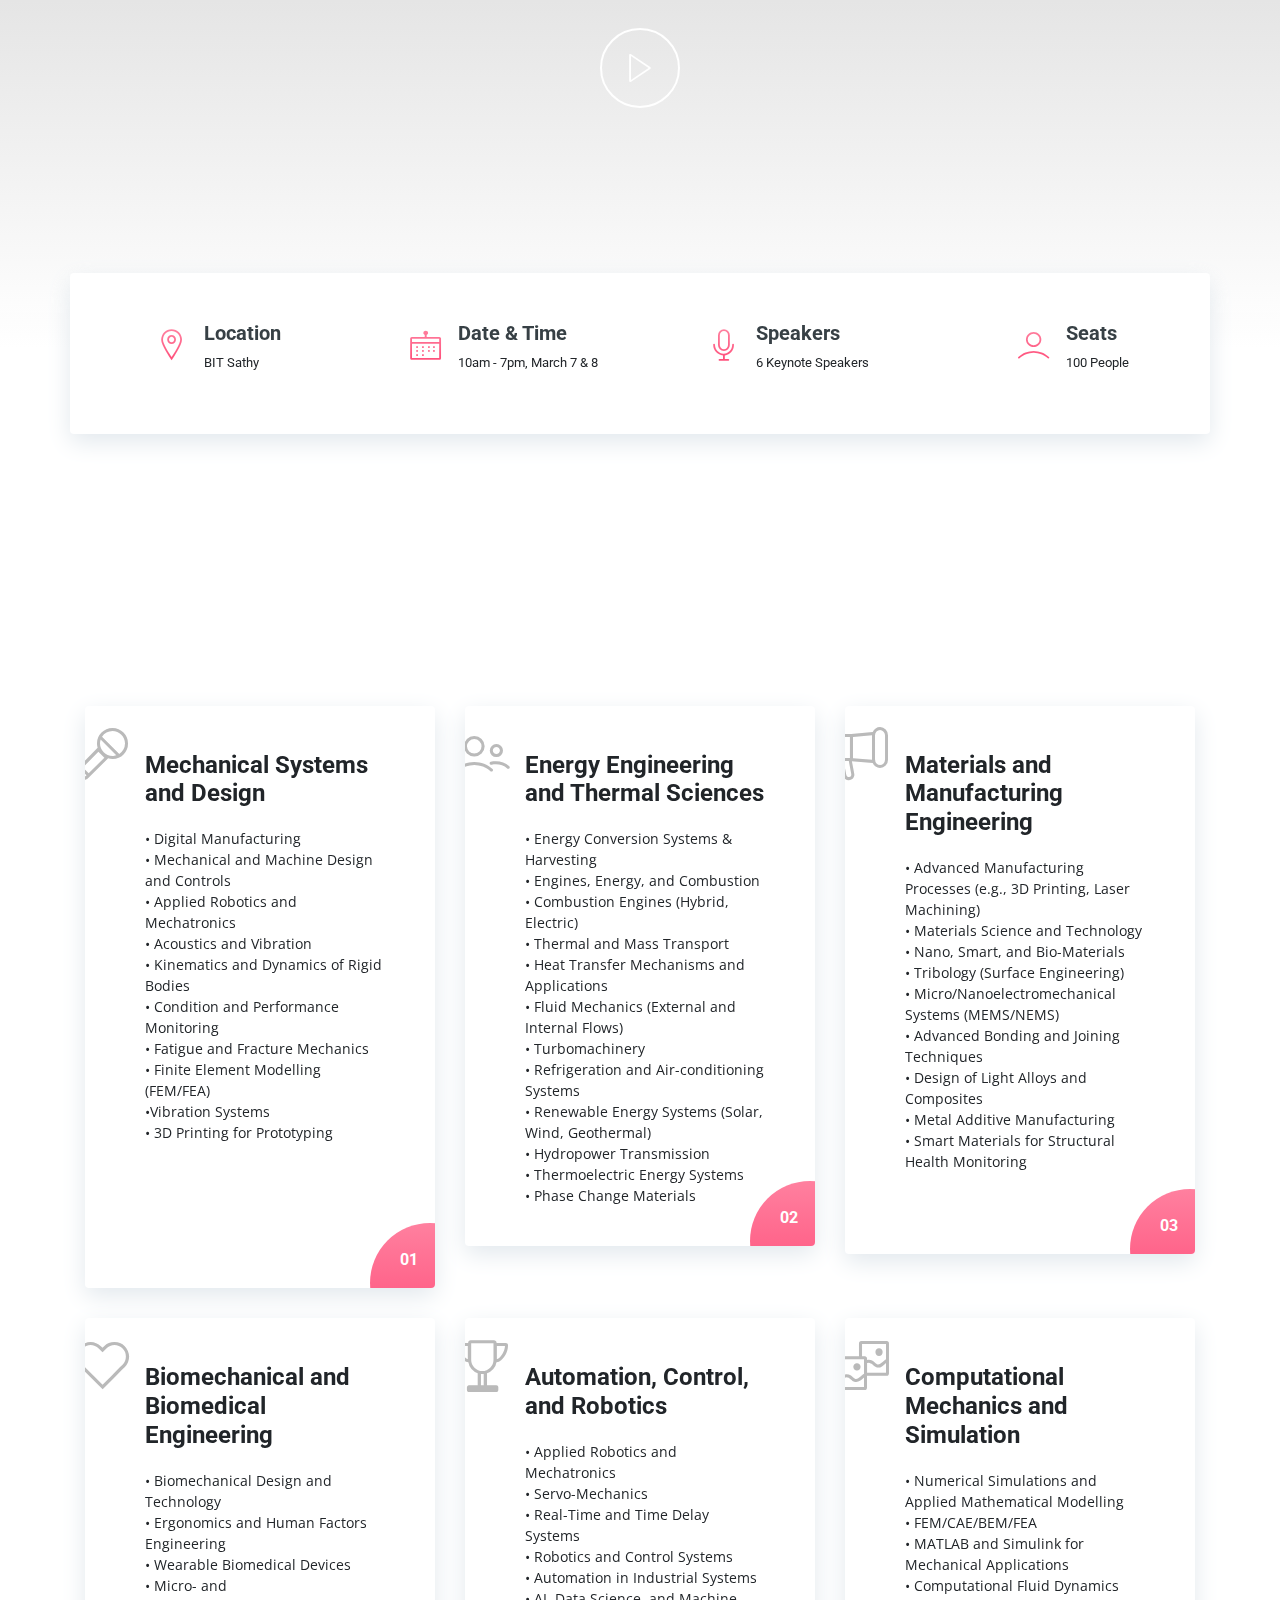
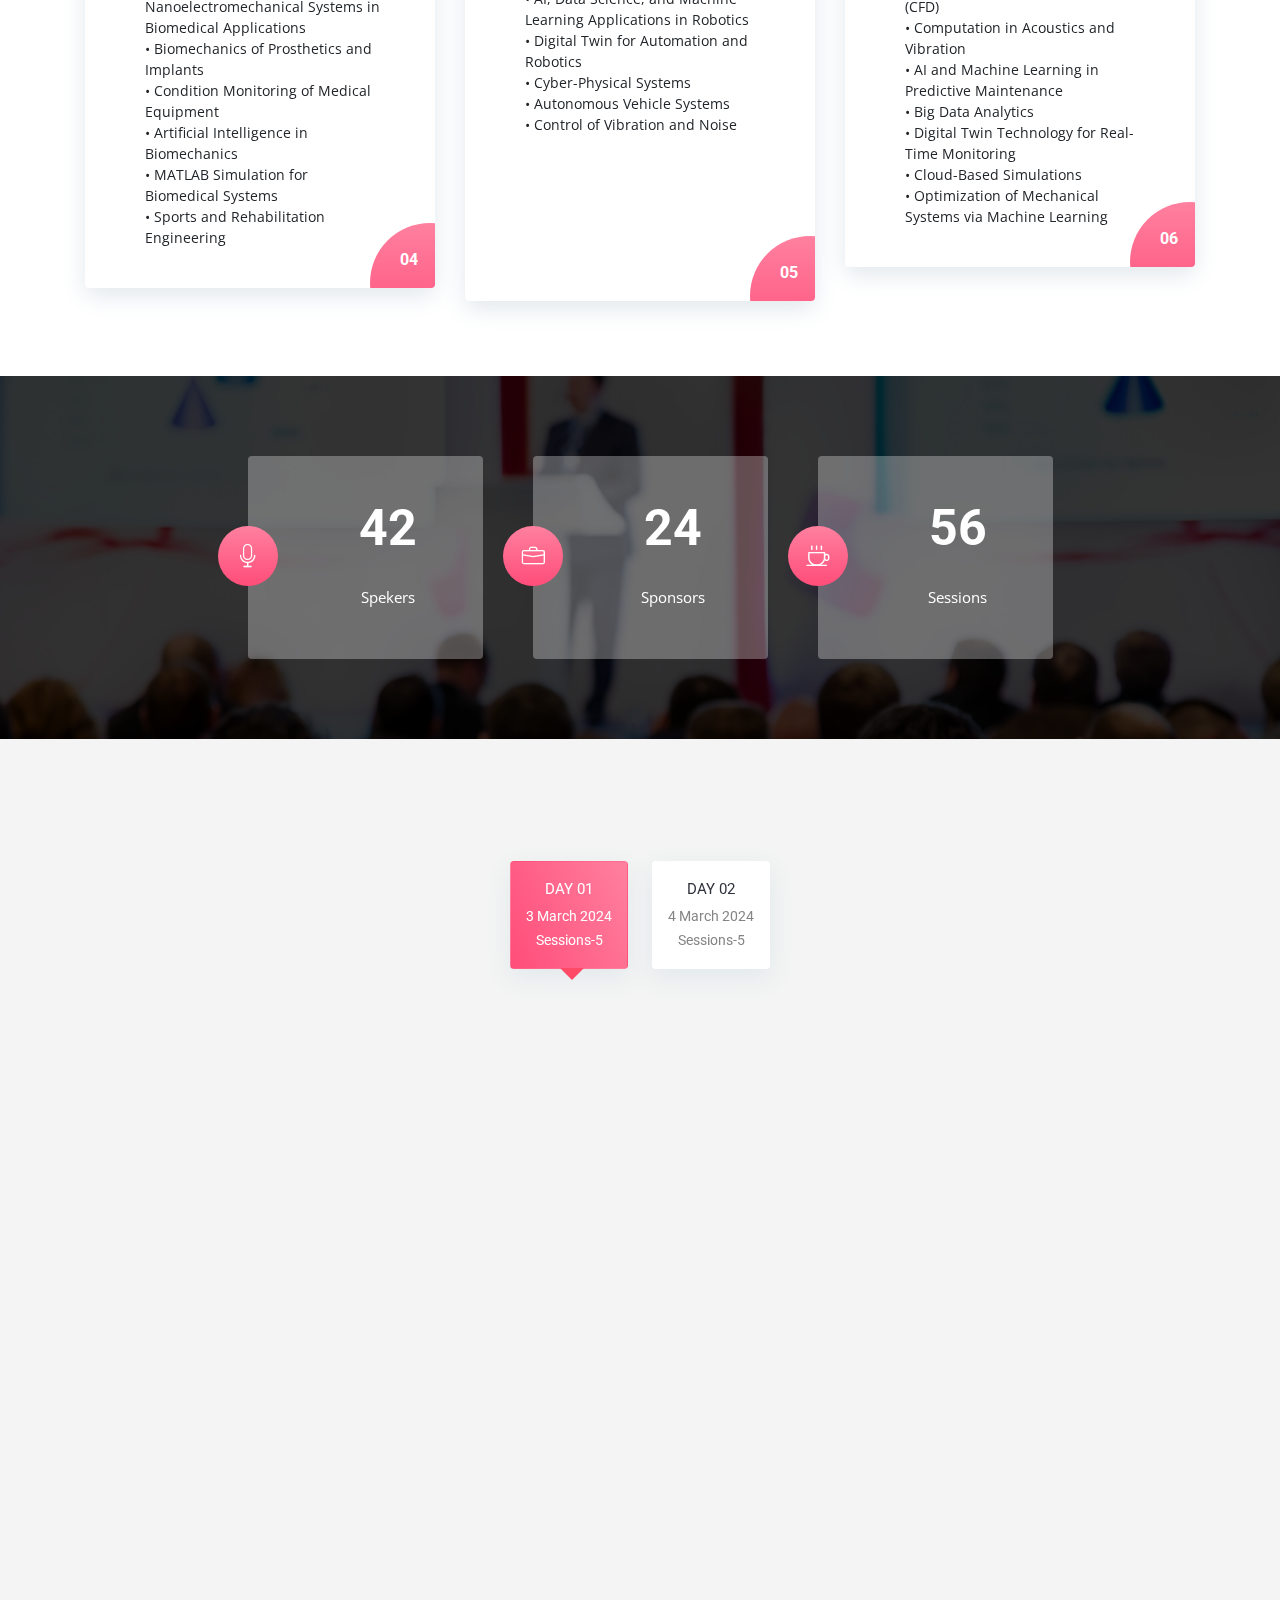
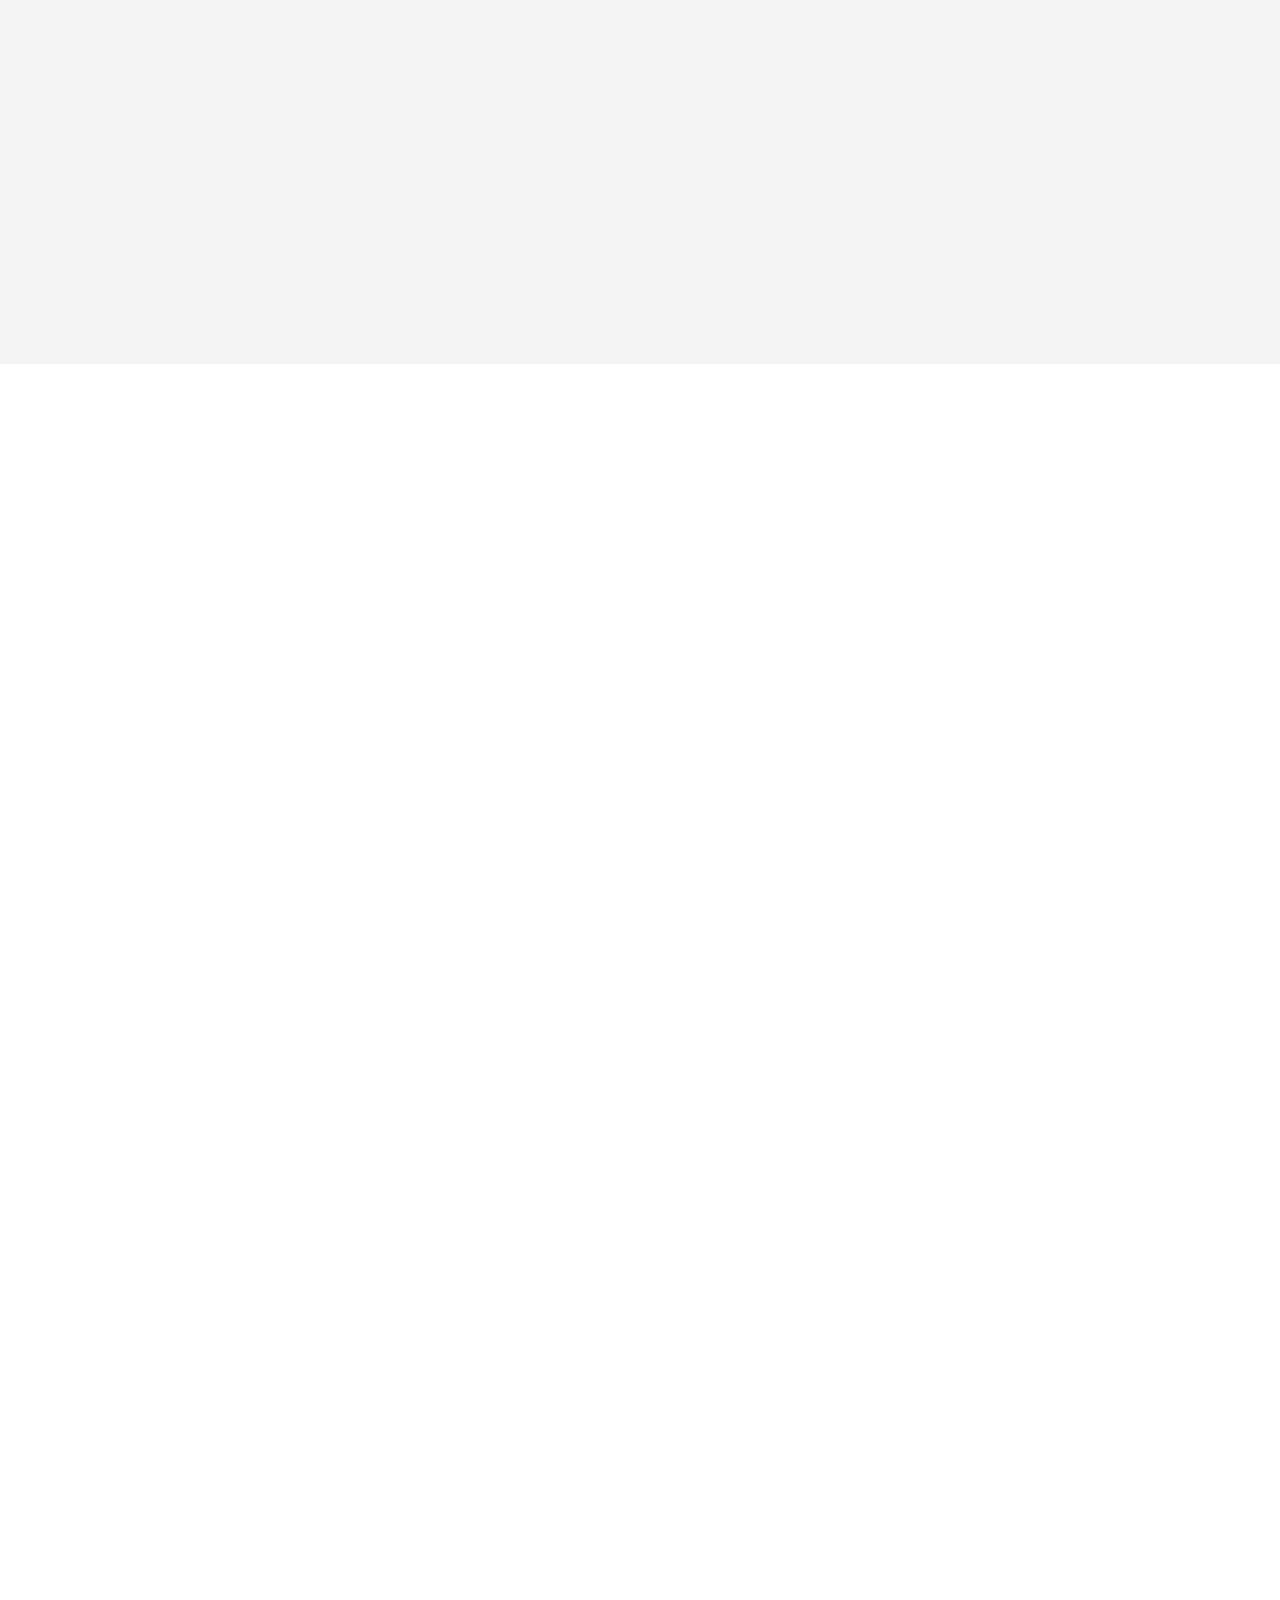
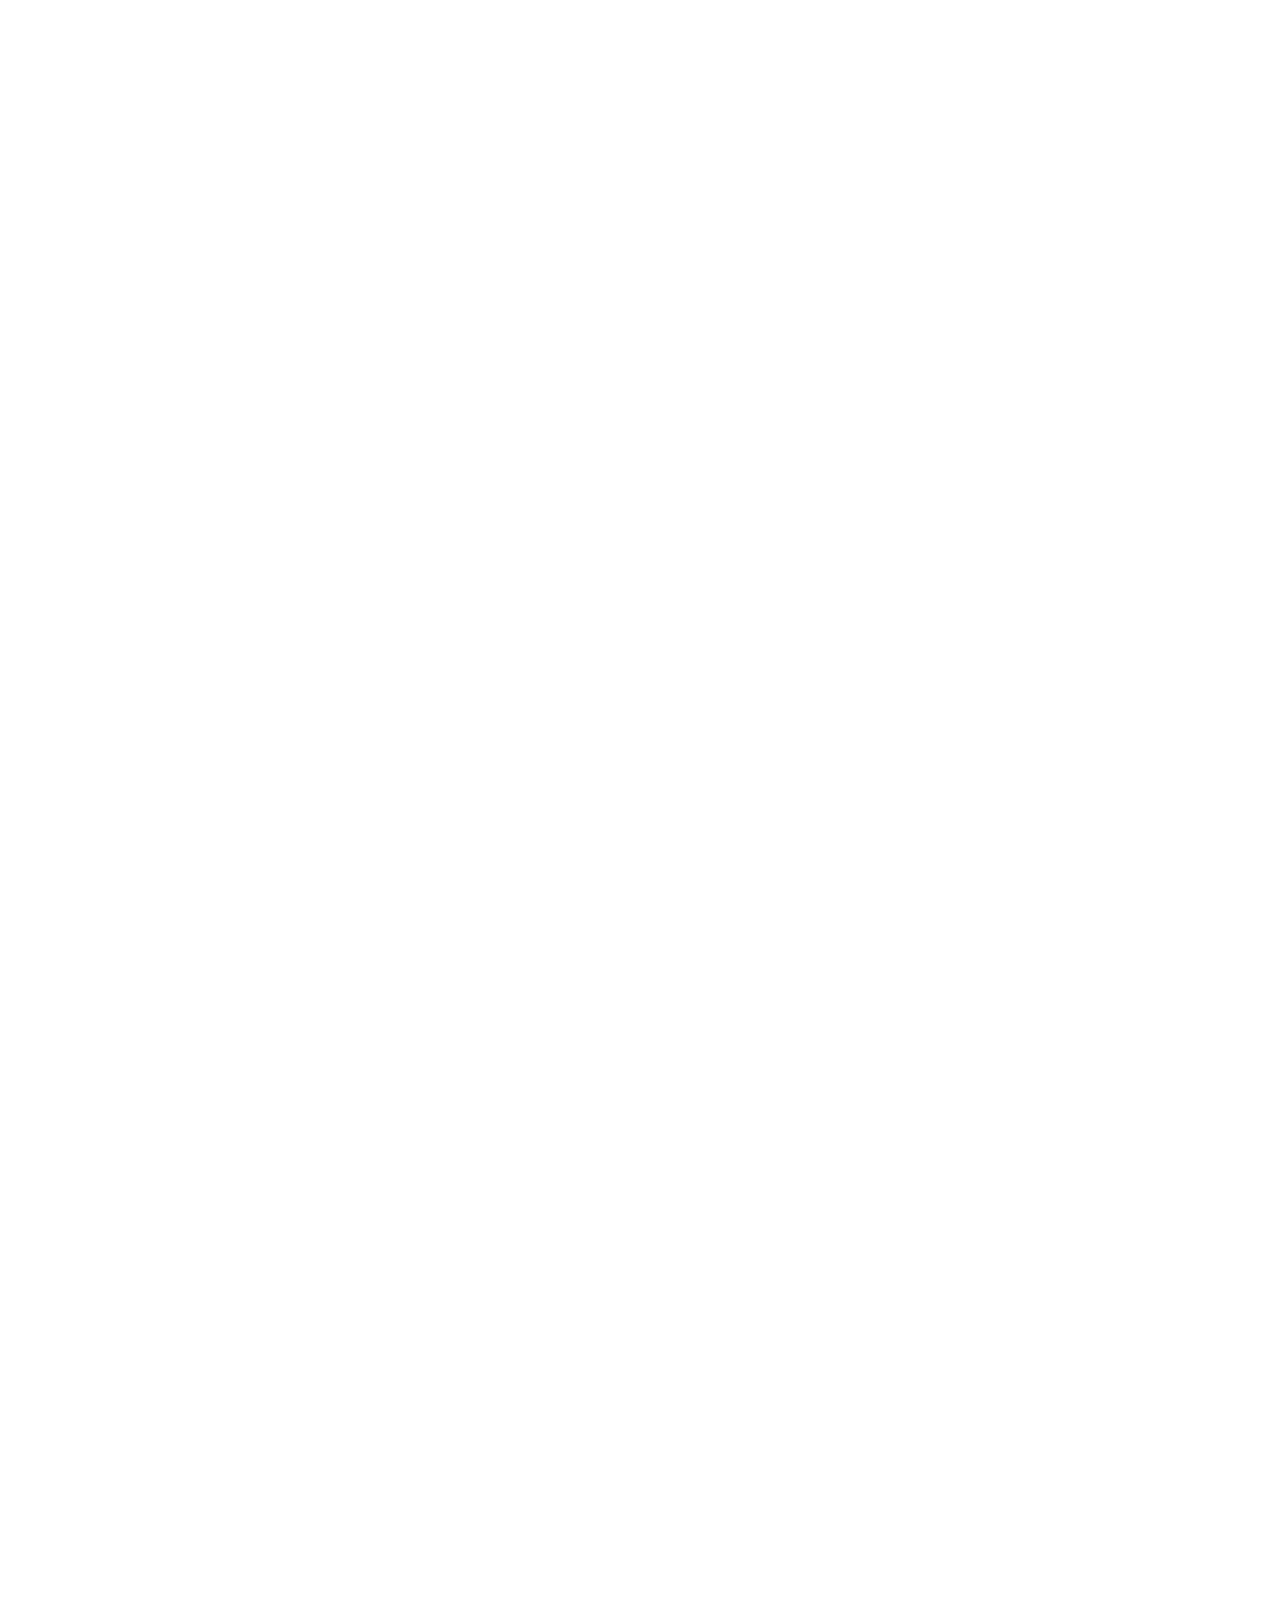
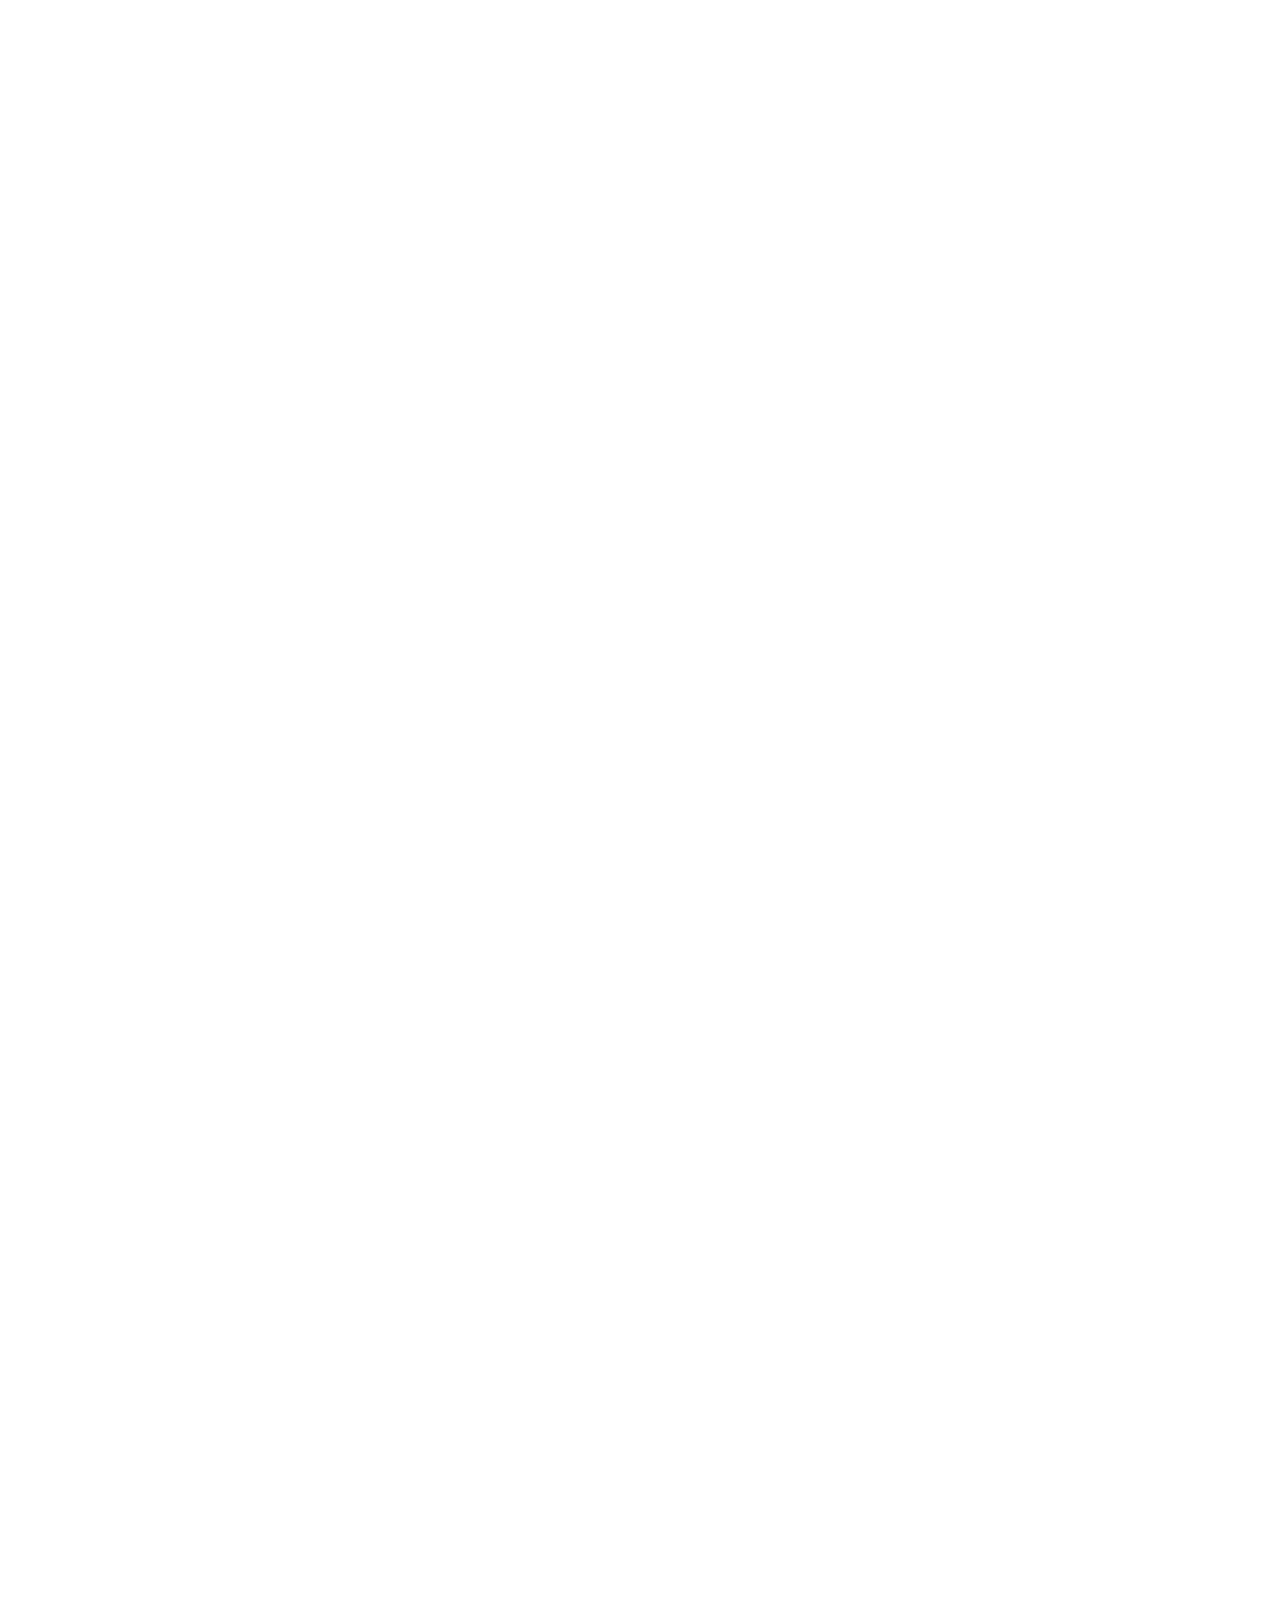
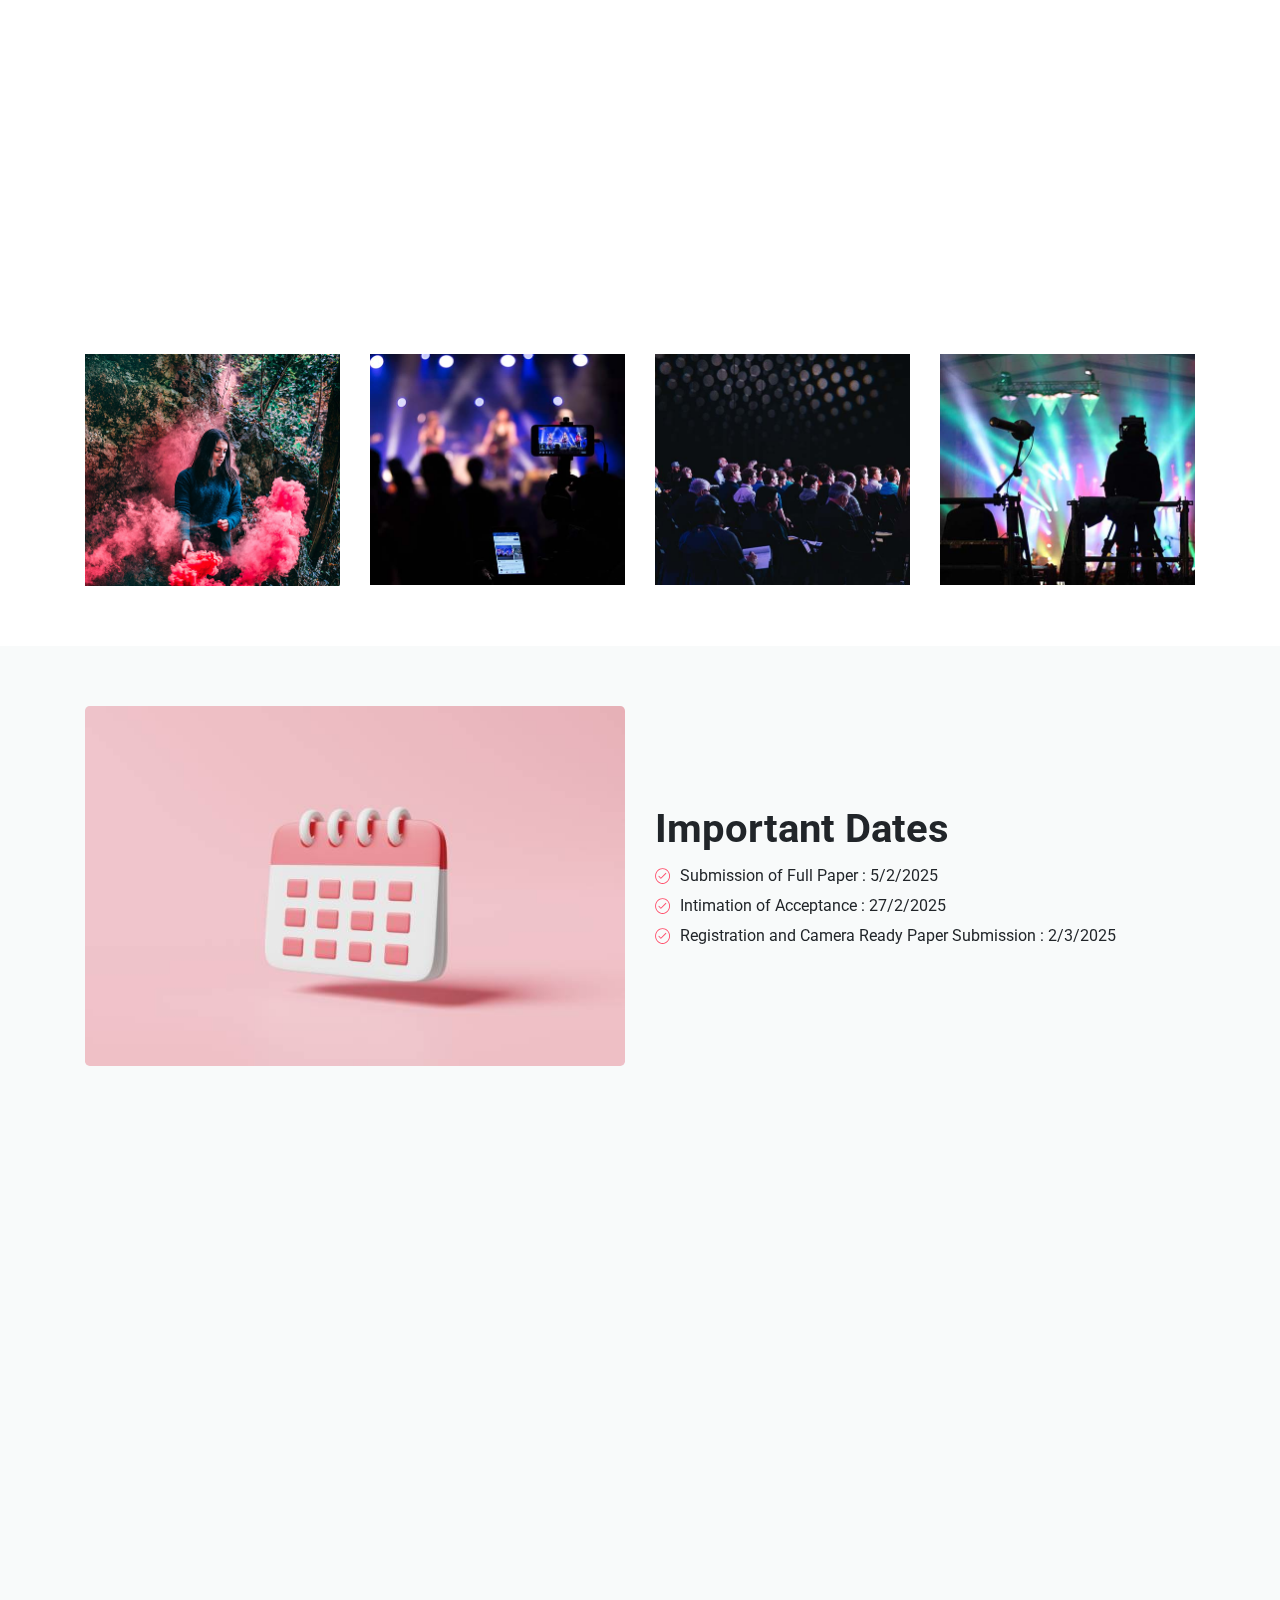
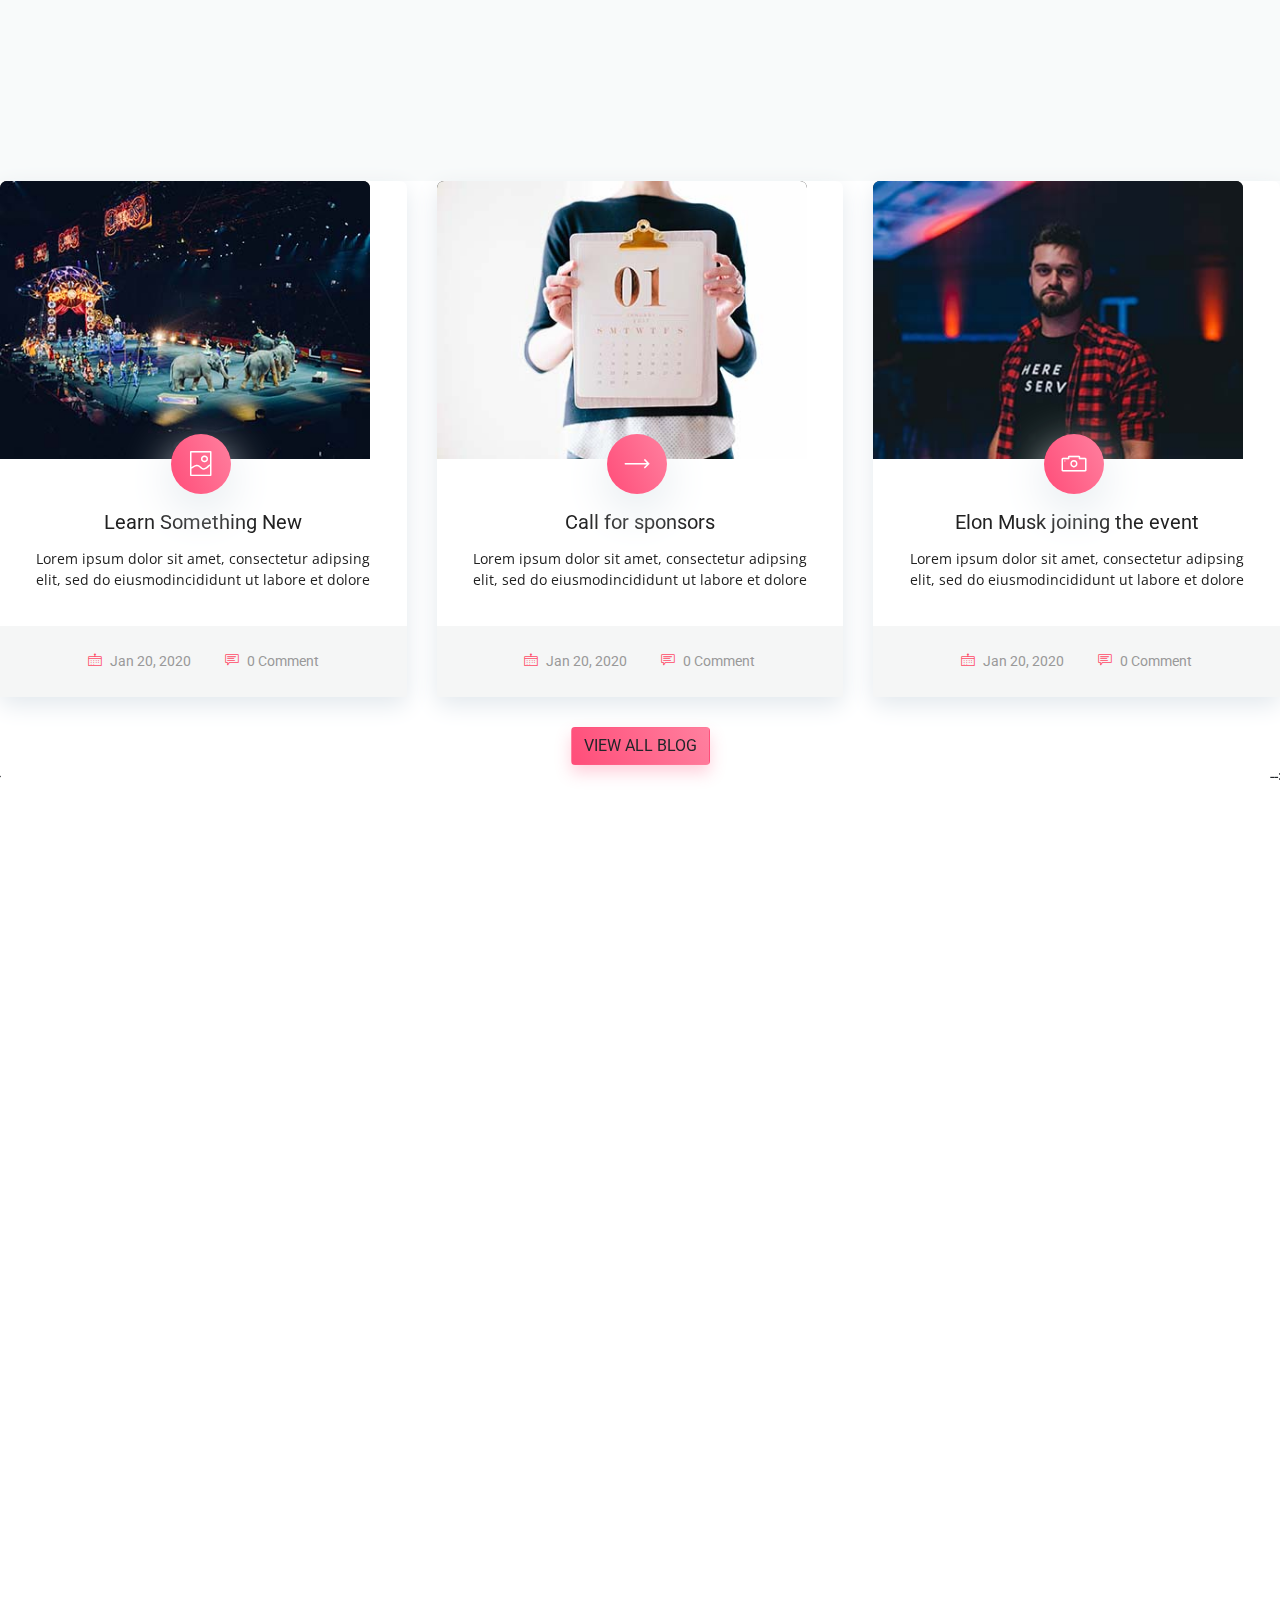
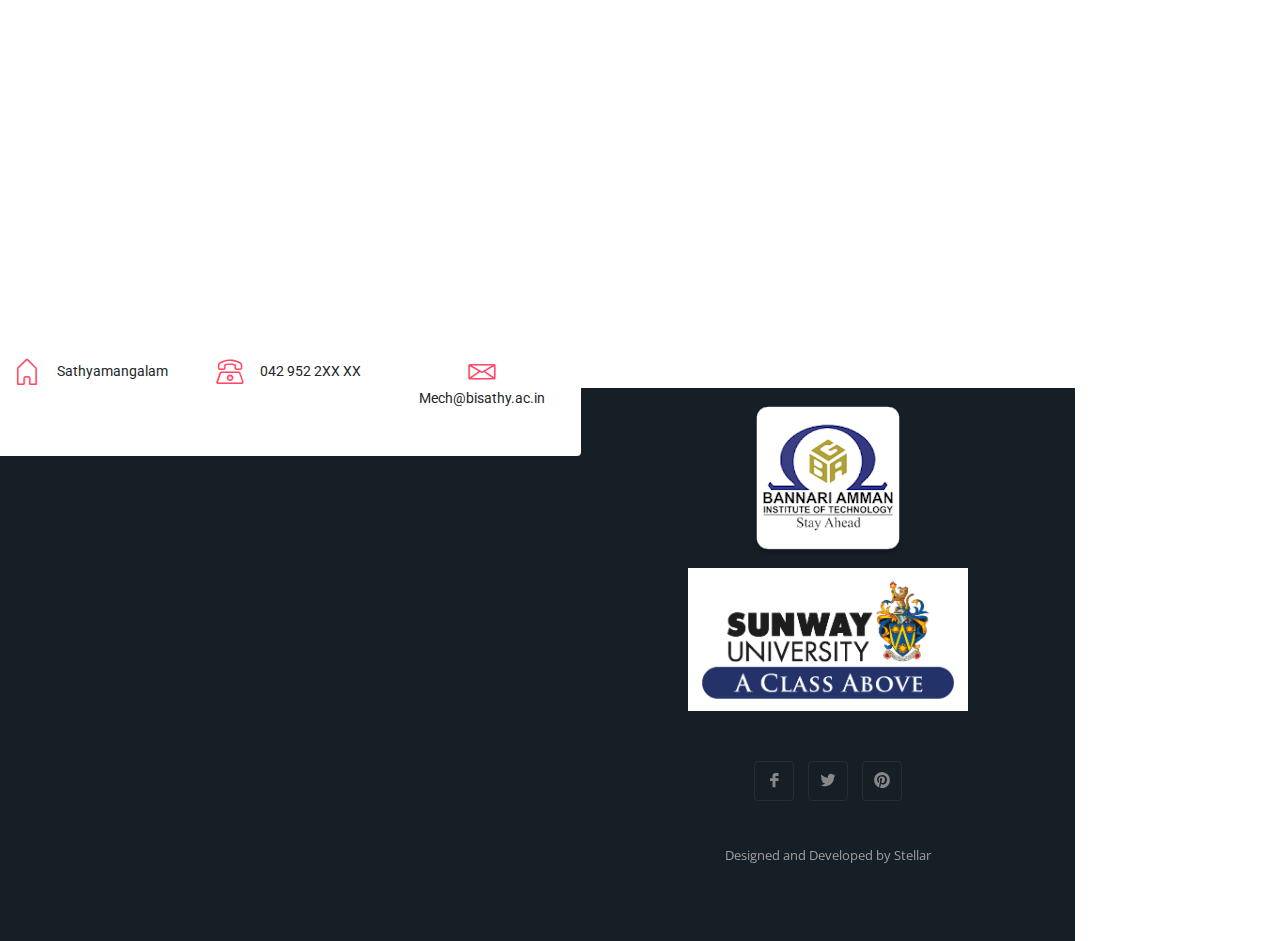
==== commit 37a05f25: "thithi" ====
--- a/eventup-free-lite/index.html
+++ b/eventup-free-lite/index.html
@@ -95,14 +95,14 @@
               </li> -->
               <li class="nav-item">
                 <a class="nav-link" href="#pricing">
-                  SUBMISSION
+                  Submission
                 </a>
               </li>
-              <li class="nav-item">
+              <!-- <li class="nav-item">
                 <a class="nav-link" href="#sponsors">
                   Sponsors
                 </a>
-              </li>
+              </li> -->
               <li class="nav-item">
                 <a class="nav-link" href="#google-map-area">
                   Contact
@@ -358,7 +358,7 @@
                 </div>
                 <ul class="stylish-list mb-3">
                   <li><i class="lni-check-mark-circle"></i>Enhance sustainable practices and innovations</li>
-                  <li><i class="lni-check-mark-circle"></i>Contribute to a resilient future in science</li>
+                  <li><i class="lni-check-mark-circle"></i>Contribute to   a resilient future in science</li>
                   <li><i class="lni-check-mark-circle"></i>Get Inspired by Amazing Speakers</li>
                   <li><i class="lni-check-mark-circle"></i>Meet New Professional Faces</li>
                   <!-- <li><i class="lni-check-mark-circle"></i>Lorem ipsum dolor sit ameterib quodsi</li> -->
@@ -573,9 +573,9 @@
     <!-- Counter Area Start-->
     <section class="counter-section section-padding">
       <div class="container">
-        <div class="row">
-          <!-- Counter Item -->
-          <div class="col-lg-3 col-md-6 col-xs-12 work-counter-widget">
+        <div class="row justify-content-center align-items-center text-center">
+          <!-- Counter Item 1 -->
+          <div class="col-lg-3 col-md-4 col-sm-6 work-counter-widget">
             <div class="counter">
               <div class="icon">
                 <i class="lni-mic"></i>
@@ -586,20 +586,8 @@
               </div>
             </div>
           </div>
-          <!-- Counter Item -->
-          <div class="col-lg-3 col-md-6 col-xs-12 work-counter-widget">
-            <div class="counter">
-              <div class="icon">
-                <i class="lni-bulb"></i>
-              </div>
-              <div class="counter-content">
-                <div class="counterUp">800</div>
-                <p>Seats</p>
-              </div>
-            </div>
-          </div>
-          <!-- Counter Item -->
-          <div class="col-lg-3 col-md-6 col-xs-12 work-counter-widget">
+          <!-- Counter Item 2 -->
+          <div class="col-lg-3 col-md-4 col-sm-6 work-counter-widget">
             <div class="counter">
               <div class="icon">
                 <i class="lni-briefcase"></i>
@@ -610,8 +598,8 @@
               </div>
             </div>
           </div>
-          <!-- Counter Item -->
-          <div class="col-lg-3 col-md-6 col-xs-12 work-counter-widget">
+          <!-- Counter Item 3 -->
+          <div class="col-lg-3 col-md-4 col-sm-6 work-counter-widget">
             <div class="counter">
               <div class="icon">
                 <i class="lni-coffee-cup"></i>
@@ -625,6 +613,7 @@
         </div>
       </div>
     </section>
+    
     <!-- Counter Area End-->
 
     <!-- Schedule Section Start -->
@@ -646,6 +635,7 @@
                   <div class="item-text">
                     <h4>Day 01</h4>
                     <h5>3 March 2024</h5>
+                    <h5>Sessions-5</h5>
                   </div>
                 </a>
               </li>
@@ -654,6 +644,7 @@
                   <div class="item-text">
                     <h4>Day 02</h4>
                     <h5>4 March 2024</h5>
+                    <h5>Sessions-5</h5>
                   </div>
                 </a>
               </li>
@@ -676,14 +667,16 @@
                               <img class="img-fluid" src="assets/img/logo.png" alt="">
                             </div>                     
                             <h4>INAUGURAL FUNCTION</h4>
-                            <h5 class="name">David Warner</h5>
+                            <!-- <h5 class="name">David Warner</h5> -->
+                             <h4><br></h4>
+                             <h4><br></h4>
                           </div>
                         </div>
                         <div id="collapseOne" class="collapse show" aria-labelledby="headingOne" data-parent="#accordion">
                           <div class="card-body">
-                            <p>Lorem ipsum dolor sit amet, consectetur adipisicing elit. Amet minima dolores rerum maiores qui at commodi quas, reprehenderit eius consectetur quae magni molestias veniam, provident illum facere iure libero asperiores! Lorem ipsum dolor sit amet, consectetur adipisicing elit. Veniam earum nihil ex ipsa magni eligendi fugiat assumenda suscipit, accusantium, necessitatibus reiciendis odit sed, vero amet blanditiis?</p>
+                            <!-- <p>Lorem ipsum dolor sit amet, consectetur adipisicing elit. Amet minima dolores rerum maiores qui at commodi quas, reprehenderit eius consectetur quae magni molestias veniam, provident illum facere iure libero asperiores! Lorem ipsum dolor sit amet, consectetur adipisicing elit. Veniam earum nihil ex ipsa magni eligendi fugiat assumenda suscipit, accusantium, necessitatibus reiciendis odit sed, vero amet blanditiis?</p> -->
                             <div class="location">
-                              <span>Location:</span> Hall 1 , Building A, Golden Street, Southafrica
+                              <span>Location:</span> BIT Sathy
                             </div>
                           </div>
                         </div>
@@ -699,14 +692,16 @@
                               <img class="img-fluid" src="assets/img/logo.png" alt="">
                             </div>
                             <h4>CHIEF GUEST INAUGURAL SPEECH - OFFLINE</h4>
-                            <h5 class="name">David Warner</h5>
+                            <!-- <h5 class="name">David Warner</h5> -->
+                             <h4><br></h4>
+                             <h4><br></h4>
                           </div>
                         </div>
                         <div id="collapseTwo" class="collapse" aria-labelledby="headingTwo" data-parent="#accordion">
                           <div class="card-body">
-                            <p>Lorem ipsum dolor sit amet, consectetur adipisicing elit. Amet minima dolores rerum maiores qui at commodi quas, reprehenderit eius consectetur quae magni molestias veniam, provident illum facere iure libero asperiores! Lorem ipsum dolor sit amet, consectetur adipisicing elit. Veniam earum nihil ex ipsa magni eligendi fugiat assumenda suscipit, accusantium, necessitatibus reiciendis odit sed, vero amet blanditiis?</p>
+                            <!-- <p>Lorem ipsum dolor sit amet, consectetur adipisicing elit. Amet minima dolores rerum maiores qui at commodi quas, reprehenderit eius consectetur quae magni molestias veniam, provident illum facere iure libero asperiores! Lorem ipsum dolor sit amet, consectetur adipisicing elit. Veniam earum nihil ex ipsa magni eligendi fugiat assumenda suscipit, accusantium, necessitatibus reiciendis odit sed, vero amet blanditiis?</p> -->
                             <div class="location">
-                              <span>Location:</span> Hall 1 , Building A, Golden Street, Southafrica
+                              <span>Location:</span> BIT Sathy
                             </div>
                           </div>
                         </div>
@@ -722,14 +717,16 @@
                               <img class="img-fluid" src="assets/img/logo.png" alt="">
                             </div>
                             <h4>KEYNOTE ADDRESS (01) - OFFLINE </h4>
-                            <h5 class="name">David Warner</h5>
+                            <!-- <h5 class="name">David Warner</h5> -->
+                             <h4><br></h4>
+                             <h4><br></h4>
                           </div>
                         </div>
                         <div id="collapseThree" class="collapse" aria-labelledby="headingThree" data-parent="#accordion">
                           <div class="card-body">
-                            <p>Lorem ipsum dolor sit amet, consectetur adipisicing elit. Amet minima dolores rerum maiores qui at commodi quas, reprehenderit eius consectetur quae magni molestias veniam, provident illum facere iure libero asperiores! Lorem ipsum dolor sit amet, consectetur adipisicing elit. Veniam earum nihil ex ipsa magni eligendi fugiat assumenda suscipit, accusantium, necessitatibus reiciendis odit sed, vero amet blanditiis?</p>
+                            <!-- <p>Lorem ipsum dolor sit amet, consectetur adipisicing elit. Amet minima dolores rerum maiores qui at commodi quas, reprehenderit eius consectetur quae magni molestias veniam, provident illum facere iure libero asperiores! Lorem ipsum dolor sit amet, consectetur adipisicing elit. Veniam earum nihil ex ipsa magni eligendi fugiat assumenda suscipit, accusantium, necessitatibus reiciendis odit sed, vero amet blanditiis?</p> -->
                             <div class="location">
-                              <span>Location:</span> Hall 1 , Building A, Golden Street, Southafrica
+                              <span>Location:</span> BIT Sathy
                             </div>
                           </div>
                         </div>
@@ -747,14 +744,16 @@
                               <img class="img-fluid" src="assets/img/logo.png" alt="">
                             </div>
                             <h4>KEYNOTE ADDRESS (02) - ONLINE</h4>
-                            <h5 class="name">David Warner</h5>
+                            <!-- <h5 class="name">David Warner</h5> -->
+                             <h4><br></h4>
+                             <h4><br></h4>
                           </div>
                         </div>
                         <div id="collapseFour" class="collapse" aria-labelledby="headingFour" data-parent="#accordion">
                           <div class="card-body">
-                            <p>Lorem ipsum dolor sit amet, consectetur adipisicing elit. Amet minima dolores rerum maiores qui at commodi quas, reprehenderit eius consectetur quae magni molestias veniam, provident illum facere iure libero asperiores! Lorem ipsum dolor sit amet, consectetur adipisicing elit. Veniam earum nihil ex ipsa magni eligendi fugiat assumenda suscipit, accusantium, necessitatibus reiciendis odit sed, vero amet blanditiis?</p>
+                            <!-- <p>Lorem ipsum dolor sit amet, consectetur adipisicing elit. Amet minima dolores rerum maiores qui at commodi quas, reprehenderit eius consectetur quae magni molestias veniam, provident illum facere iure libero asperiores! Lorem ipsum dolor sit amet, consectetur adipisicing elit. Veniam earum nihil ex ipsa magni eligendi fugiat assumenda suscipit, accusantium, necessitatibus reiciendis odit sed, vero amet blanditiis?</p> -->
                             <div class="location">
-                              <span>Location:</span> Hall 1 , Building A, Golden Street, Southafrica
+                              <span>Location:</span> BIT Sathy
                             </div>
                           </div>
                         </div>
@@ -772,14 +771,16 @@
                               <img class="img-fluid" src="assets/img/logo.png" alt="">
                             </div>
                             <h4>PRESENTATION SESSION - 01 (OFFLINE/ ONLINE)</h4>
-                            <h5 class="name">David Warner</h5>
+                            <!-- <h5 class="name">David Warner</h5> -->
+                             <h4><br></h4>
+                             <h4><br></h4>
                           </div>
                         </div>
                         <div id="collapseFive" class="collapse" aria-labelledby="headingFive" data-parent="#accordion">
                           <div class="card-body">
-                            <p>Lorem ipsum dolor sit amet, consectetur adipisicing elit. Amet minima dolores rerum maiores qui at commodi quas, reprehenderit eius consectetur quae magni molestias veniam, provident illum facere iure libero asperiores! Lorem ipsum dolor sit amet, consectetur adipisicing elit. Veniam earum nihil ex ipsa magni eligendi fugiat assumenda suscipit, accusantium, necessitatibus reiciendis odit sed, vero amet blanditiis?</p>
+                            <!-- <p>Lorem ipsum dolor sit amet, consectetur adipisicing elit. Amet minima dolores rerum maiores qui at commodi quas, reprehenderit eius consectetur quae magni molestias veniam, provident illum facere iure libero asperiores! Lorem ipsum dolor sit amet, consectetur adipisicing elit. Veniam earum nihil ex ipsa magni eligendi fugiat assumenda suscipit, accusantium, necessitatibus reiciendis odit sed, vero amet blanditiis?</p> -->
                             <div class="location">
-                              <span>Location:</span> Hall 1 , Building A, Golden Street, Southafrica
+                              <span>Location:</span> BIT Sathy
                             </div>
                           </div>
                         </div>
@@ -799,14 +800,16 @@
                               <img class="img-fluid" src="assets/img/logo.png" alt="">
                             </div>                     
                             <h4>KEYNOTE ADDRESS (03) - OFFLINE</h4>
-                            <h5 class="name">David Warner</h5>
+                            <!-- <h5 class="name">David Warner</h5> -->
+                             <h4><br></h4>
+                             <h4><br></h4>
                           </div>
                         </div>
                         <div id="collapseOne" class="collapse show" aria-labelledby="headingOne" data-parent="#accordion2">
                           <div class="card-body">
-                            <p>Lorem ipsum dolor sit amet, consectetur adipisicing elit. Amet minima dolores rerum maiores qui at commodi quas, reprehenderit eius consectetur quae magni molestias veniam, provident illum facere iure libero asperiores! Lorem ipsum dolor sit amet, consectetur adipisicing elit. Veniam earum nihil ex ipsa magni eligendi fugiat assumenda suscipit, accusantium, necessitatibus reiciendis odit sed, vero amet blanditiis?</p>
+                            <!-- <p>Lorem ipsum dolor sit amet, consectetur adipisicing elit. Amet minima dolores rerum maiores qui at commodi quas, reprehenderit eius consectetur quae magni molestias veniam, provident illum facere iure libero asperiores! Lorem ipsum dolor sit amet, consectetur adipisicing elit. Veniam earum nihil ex ipsa magni eligendi fugiat assumenda suscipit, accusantium, necessitatibus reiciendis odit sed, vero amet blanditiis?</p> -->
                             <div class="location">
-                              <span>Location:</span> Hall 1 , Building A, Golden Street, Southafrica
+                              <span>Location:</span> BIT Sathy
                             </div>
                           </div>
                         </div>
@@ -822,14 +825,16 @@
                               <img class="img-fluid" src="assets/img/logo.png" alt="">
                             </div>
                             <h4>PRESENTATION SESSION - 02 (OFFLINE/ ONLINE)</h4>
-                            <h5 class="name">David Warner</h5>
+                            <!-- <h5 class="name">David Warner</h5> -->
+                             <h4><br></h4>
+                             <h4><br></h4>
                           </div>
                         </div>
                         <div id="collapseTwo" class="collapse" aria-labelledby="headingTwo" data-parent="#accordion2">
                           <div class="card-body">
-                            <p>Lorem ipsum dolor sit amet, consectetur adipisicing elit. Amet minima dolores rerum maiores qui at commodi quas, reprehenderit eius consectetur quae magni molestias veniam, provident illum facere iure libero asperiores! Lorem ipsum dolor sit amet, consectetur adipisicing elit. Veniam earum nihil ex ipsa magni eligendi fugiat assumenda suscipit, accusantium, necessitatibus reiciendis odit sed, vero amet blanditiis?</p>
+                            <!-- <p>Lorem ipsum dolor sit amet, consectetur adipisicing elit. Amet minima dolores rerum maiores qui at commodi quas, reprehenderit eius consectetur quae magni molestias veniam, provident illum facere iure libero asperiores! Lorem ipsum dolor sit amet, consectetur adipisicing elit. Veniam earum nihil ex ipsa magni eligendi fugiat assumenda suscipit, accusantium, necessitatibus reiciendis odit sed, vero amet blanditiis?</p> -->
                             <div class="location">
-                              <span>Location:</span> Hall 1 , Building A, Golden Street, Southafrica
+                              <span>Location:</span> BIT Sathy
                             </div>
                           </div>
                         </div>
@@ -845,14 +850,16 @@
                               <img class="img-fluid" src="assets/img/logo.png" alt="">
                             </div>
                             <h4>KEYNOTE ADDRESS (04) - ONLINE </h4>
-                            <h5 class="name">David Warner</h5>
+                            <!-- <h5 class="name">David Warner</h5> -->
+                             <h4><br></h4>
+                             <h4><br></h4>
                           </div>
                         </div>
                         <div id="collapseThree" class="collapse" aria-labelledby="headingThree" data-parent="#accordion2">
                           <div class="card-body">
-                            <p>Lorem ipsum dolor sit amet, consectetur adipisicing elit. Amet minima dolores rerum maiores qui at commodi quas, reprehenderit eius consectetur quae magni molestias veniam, provident illum facere iure libero asperiores! Lorem ipsum dolor sit amet, consectetur adipisicing elit. Veniam earum nihil ex ipsa magni eligendi fugiat assumenda suscipit, accusantium, necessitatibus reiciendis odit sed, vero amet blanditiis?</p>
+                            <!-- <p>Lorem ipsum dolor sit amet, consectetur adipisicing elit. Amet minima dolores rerum maiores qui at commodi quas, reprehenderit eius consectetur quae magni molestias veniam, provident illum facere iure libero asperiores! Lorem ipsum dolor sit amet, consectetur adipisicing elit. Veniam earum nihil ex ipsa magni eligendi fugiat assumenda suscipit, accusantium, necessitatibus reiciendis odit sed, vero amet blanditiis?</p> -->
                             <div class="location">
-                              <span>Location:</span> Hall 1 , Building A, Golden Street, Southafrica
+                              <span>Location:</span> BIT Sathy
                             </div>
                           </div>
                         </div>
@@ -870,14 +877,16 @@
                               <img class="img-fluid" src="assets/img/logo.png" alt="">
                             </div>
                             <h4>PRESENTATION SESSION -03 (OFFLINE/ ONLINE)</h4>
-                            <h5 class="name">David Warner</h5>
+                            <!-- <h5 class="name">David Warner</h5> -->
+                             <h4><br></h4>
+                             <h4><br></h4>
                           </div>
                         </div>
                         <div id="collapseFour" class="collapse" aria-labelledby="headingFour" data-parent="#accordion2">
                           <div class="card-body">
-                            <p>Lorem ipsum dolor sit amet, consectetur adipisicing elit. Amet minima dolores rerum maiores qui at commodi quas, reprehenderit eius consectetur quae magni molestias veniam, provident illum facere iure libero asperiores! Lorem ipsum dolor sit amet, consectetur adipisicing elit. Veniam earum nihil ex ipsa magni eligendi fugiat assumenda suscipit, accusantium, necessitatibus reiciendis odit sed, vero amet blanditiis?</p>
+                            <!-- <p>Lorem ipsum dolor sit amet, consectetur adipisicing elit. Amet minima dolores rerum maiores qui at commodi quas, reprehenderit eius consectetur quae magni molestias veniam, provident illum facere iure libero asperiores! Lorem ipsum dolor sit amet, consectetur adipisicing elit. Veniam earum nihil ex ipsa magni eligendi fugiat assumenda suscipit, accusantium, necessitatibus reiciendis odit sed, vero amet blanditiis?</p> -->
                             <div class="location">
-                              <span>Location:</span> Hall 1 , Building A, Golden Street, Southafrica
+                              <span>Location:</span> BIT Sathy
                             </div>
                           </div>
                         </div>
@@ -895,14 +904,16 @@
                               <img class="img-fluid" src="assets/img/logo.png" alt="">
                             </div>
                             <h4>VALEDICTORY CEREMONY</h4>
-                            <h5 class="name">David Warner</h5>
+                            <!-- <h5 class="name">David Warner</h5> -->
+                             <h4><br></h4>
+                             <h4><br></h4>
                           </div>
                         </div>
                         <div id="collapseFive" class="collapse" aria-labelledby="headingFive" data-parent="#accordion2">
                           <div class="card-body">
-                            <p>Lorem ipsum dolor sit amet, consectetur adipisicing elit. Amet minima dolores rerum maiores qui at commodi quas, reprehenderit eius consectetur quae magni molestias veniam, provident illum facere iure libero asperiores! Lorem ipsum dolor sit amet, consectetur adipisicing elit. Veniam earum nihil ex ipsa magni eligendi fugiat assumenda suscipit, accusantium, necessitatibus reiciendis odit sed, vero amet blanditiis?</p>
+                            <!-- <p>Lorem ipsum dolor sit amet, consectetur adipisicing elit. Amet minima dolores rerum maiores qui at commodi quas, reprehenderit eius consectetur quae magni molestias veniam, provident illum facere iure libero asperiores! Lorem ipsum dolor sit amet, consectetur adipisicing elit. Veniam earum nihil ex ipsa magni eligendi fugiat assumenda suscipit, accusantium, necessitatibus reiciendis odit sed, vero amet blanditiis?</p> -->
                             <div class="location">
-                              <span>Location:</span> Hall 1 , Building A, Golden Street, Southafrica
+                              <span>Location:</span> BIT Sathy
                             </div>
                           </div>
                         </div>
@@ -1472,7 +1483,7 @@
             <!-- Team Item Starts -->
             <div class="team-item wow fadeInUp" data-wow-delay="0.2s">
               <div class="team-img">
-                <img class="img-fluid" src="assets/img/Advisory/Principal-dep.jpg" alt="">
+                <img class="img-fluid" src="assets/img/Advisory/Prkincipal-dep.jpg" alt="">
                 <!-- <div class="team-overlay">
                 </div> -->
               </div>
@@ -1487,7 +1498,7 @@
             <!-- Team Item Starts -->
             <div class="team-item wow fadeInUp" data-wow-delay="0.4s">
               <div class="team-img">
-                <img class="img-fluid" src="assets/img/Advisory/Dr-Sivakumar-K.jpg" alt="">
+                <img class="img-fluid" src="assets/img/Advisory/Drkoi-Sivakumar-K.jpg" alt="">
                 <!-- <div class="team-overlay">
                 </div> -->
               </div>
@@ -1503,7 +1514,7 @@
             <!-- Team Item Starts -->
             <div class="team-item wow fadeInUp" data-wow-delay="0.6s">
               <div class="team-img">
-                <img class="img-fluid" src="assets/img/Advisory/Dr-Senthil-Kumar.jpg" alt="">
+                <img class="img-fluid" src="assets/img/Advisory/Dr-Seoinkkthil-Kumar.jpg" alt="">
                 <!-- <div class="team-overlay">
                 </div> -->
               </div>
@@ -1764,7 +1775,7 @@
             </div>
           </div>
         </div>
-        <div class="row">
+        <Ediv class="row">
           <div class="col-lg-4 col-md-6 col-xs-12">
             <div class="blog-item">
               <div class="blog-image">
@@ -1846,7 +1857,7 @@
     <!-- Blog Section End -->
 
     <!-- Sponsors Section Start -->
-    <section id="sponsors" class="section-padding">
+    <!-- <section id="sponsors" class="section-padding">
       <div class="overlay"></div>
       <div class="container">
         <div class="row">
@@ -1873,7 +1884,7 @@
          </div>
         </div>
       </div>
-    </section>
+    </section> -->
     <!-- Sponsors Section End -->
 
     <!-- Contact Us Section -->
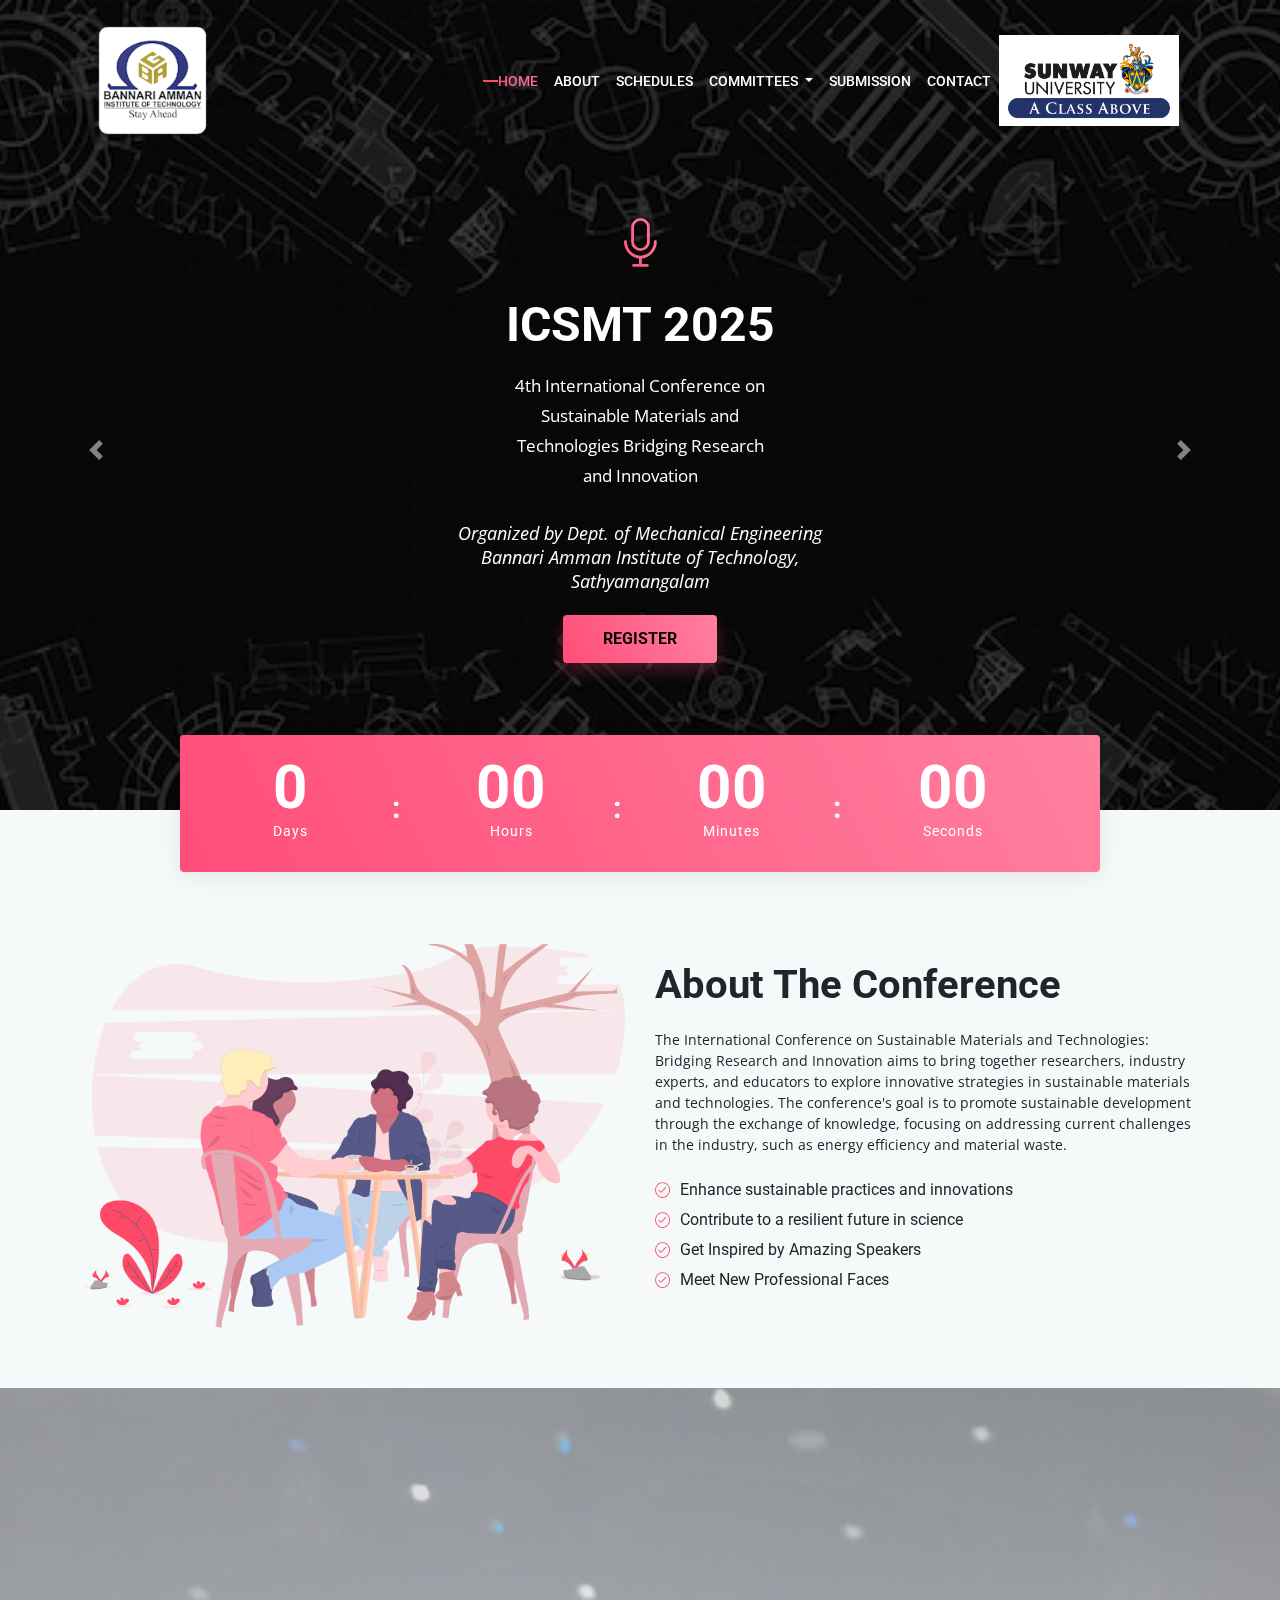
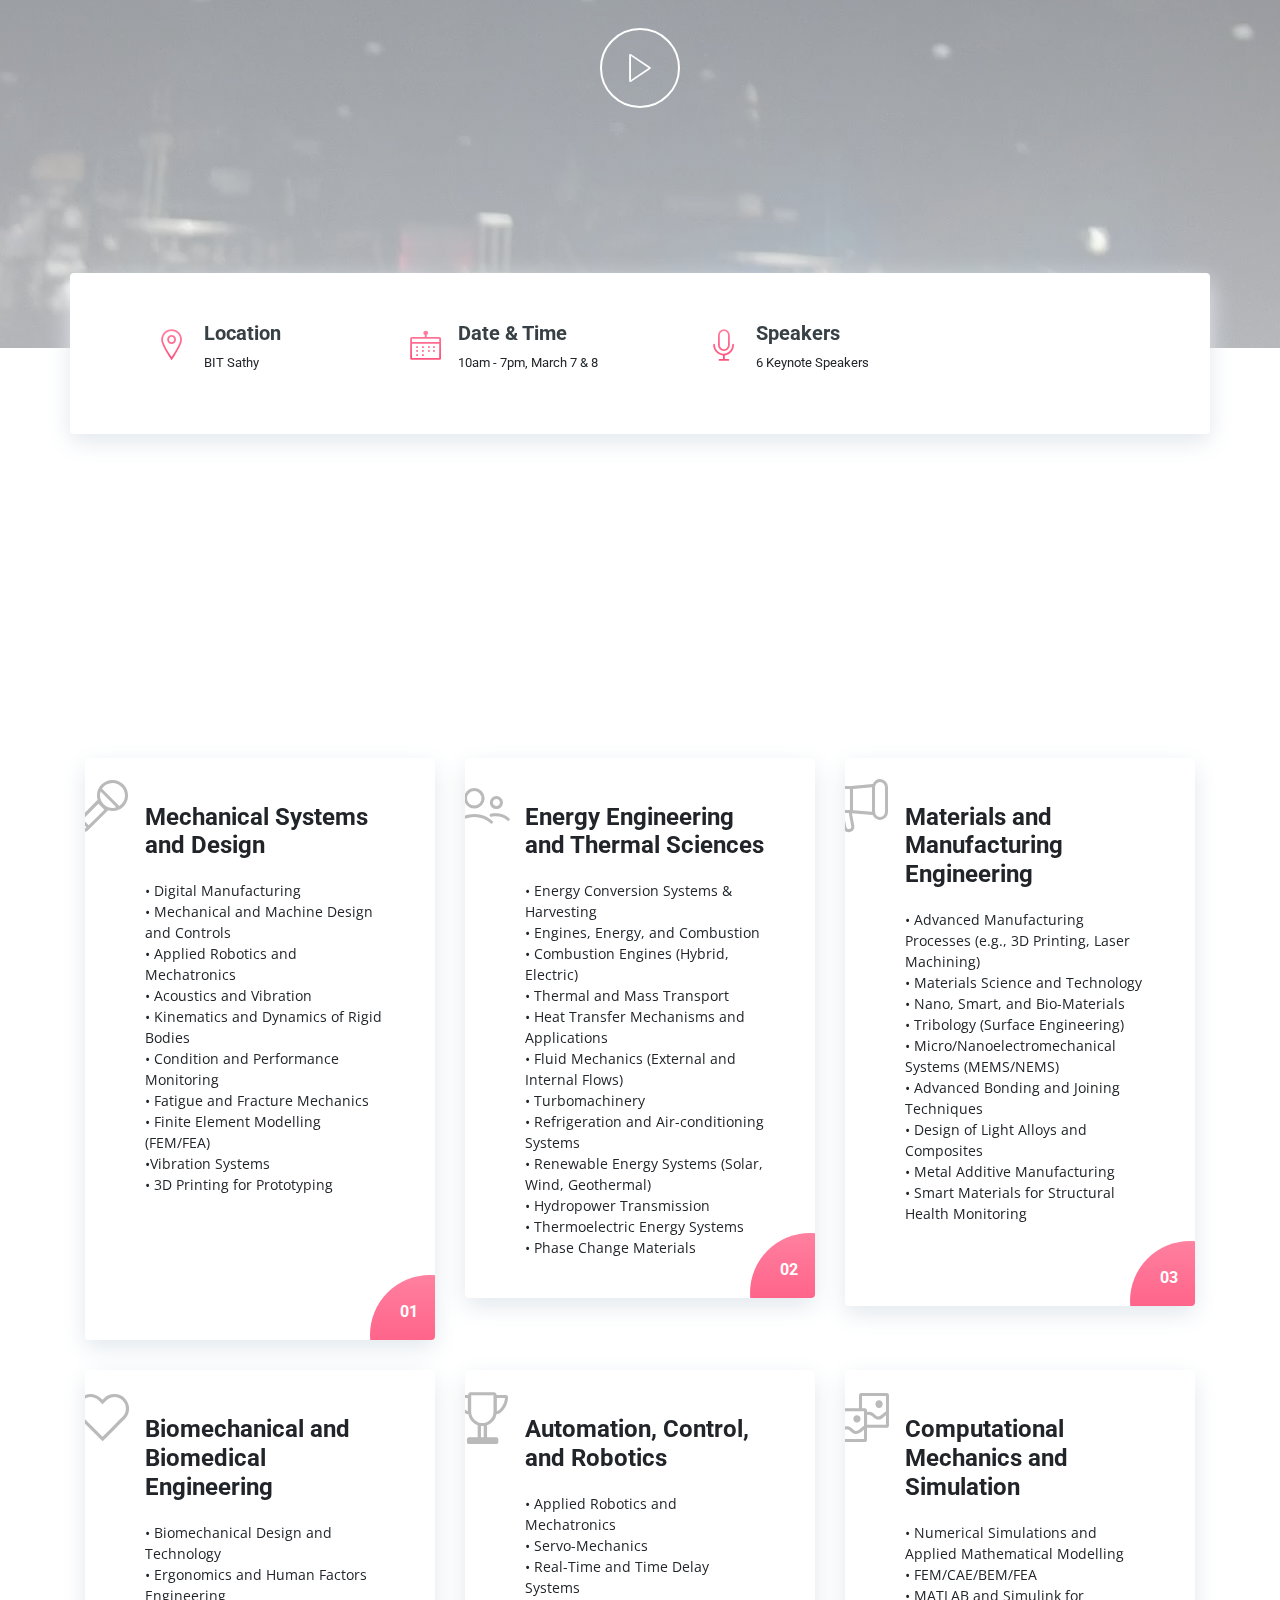
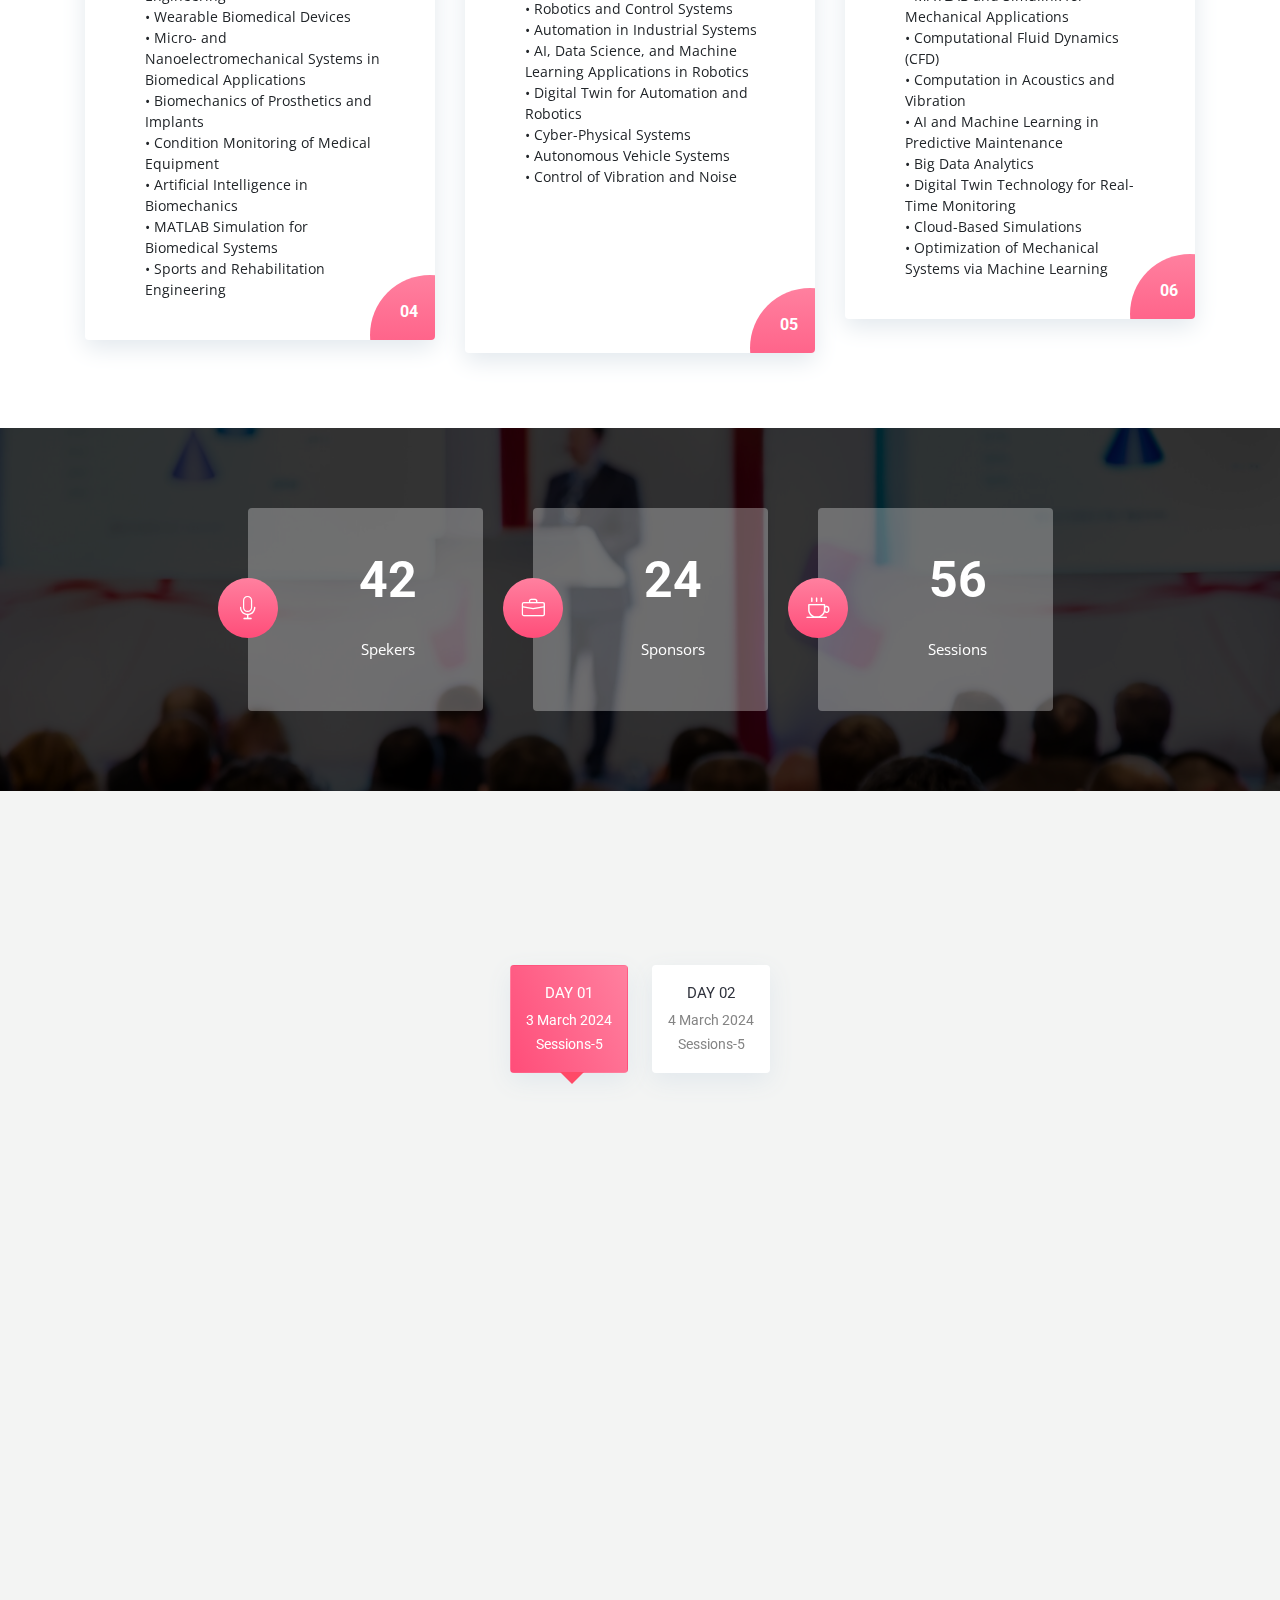
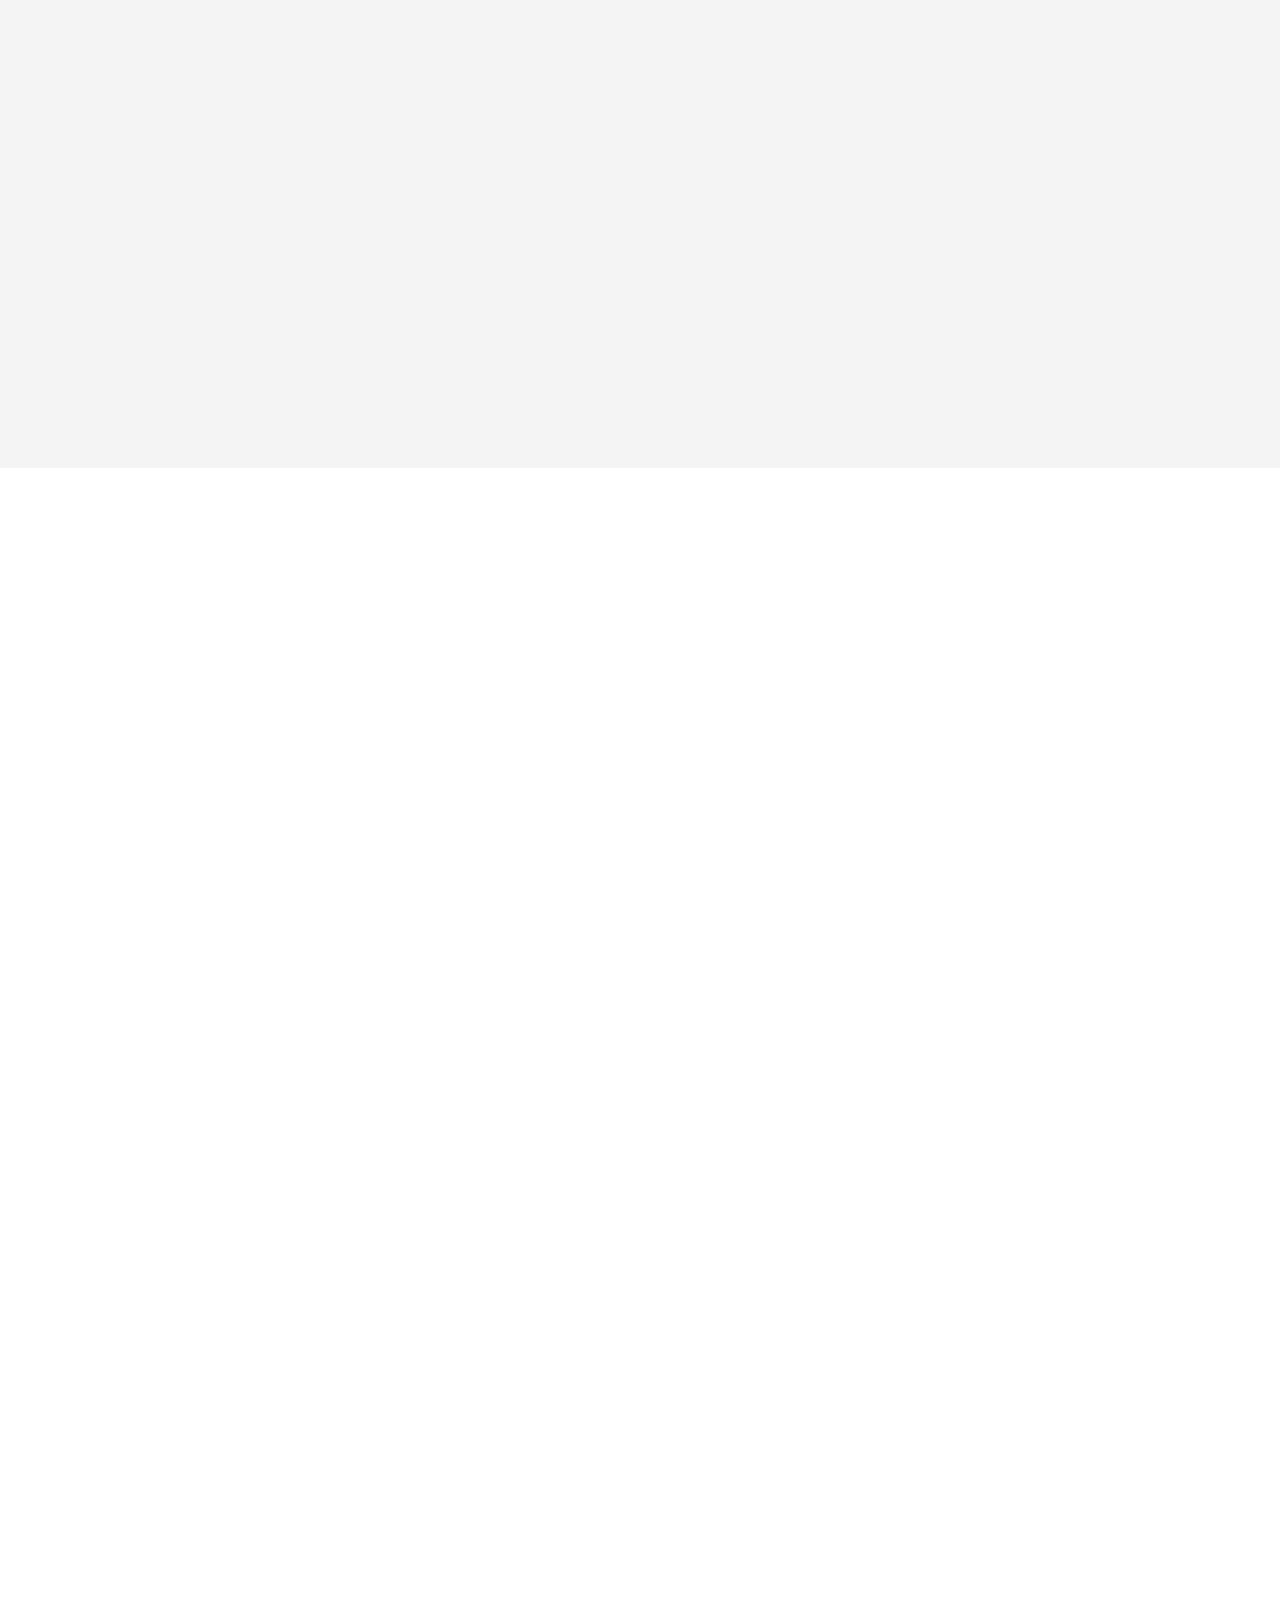
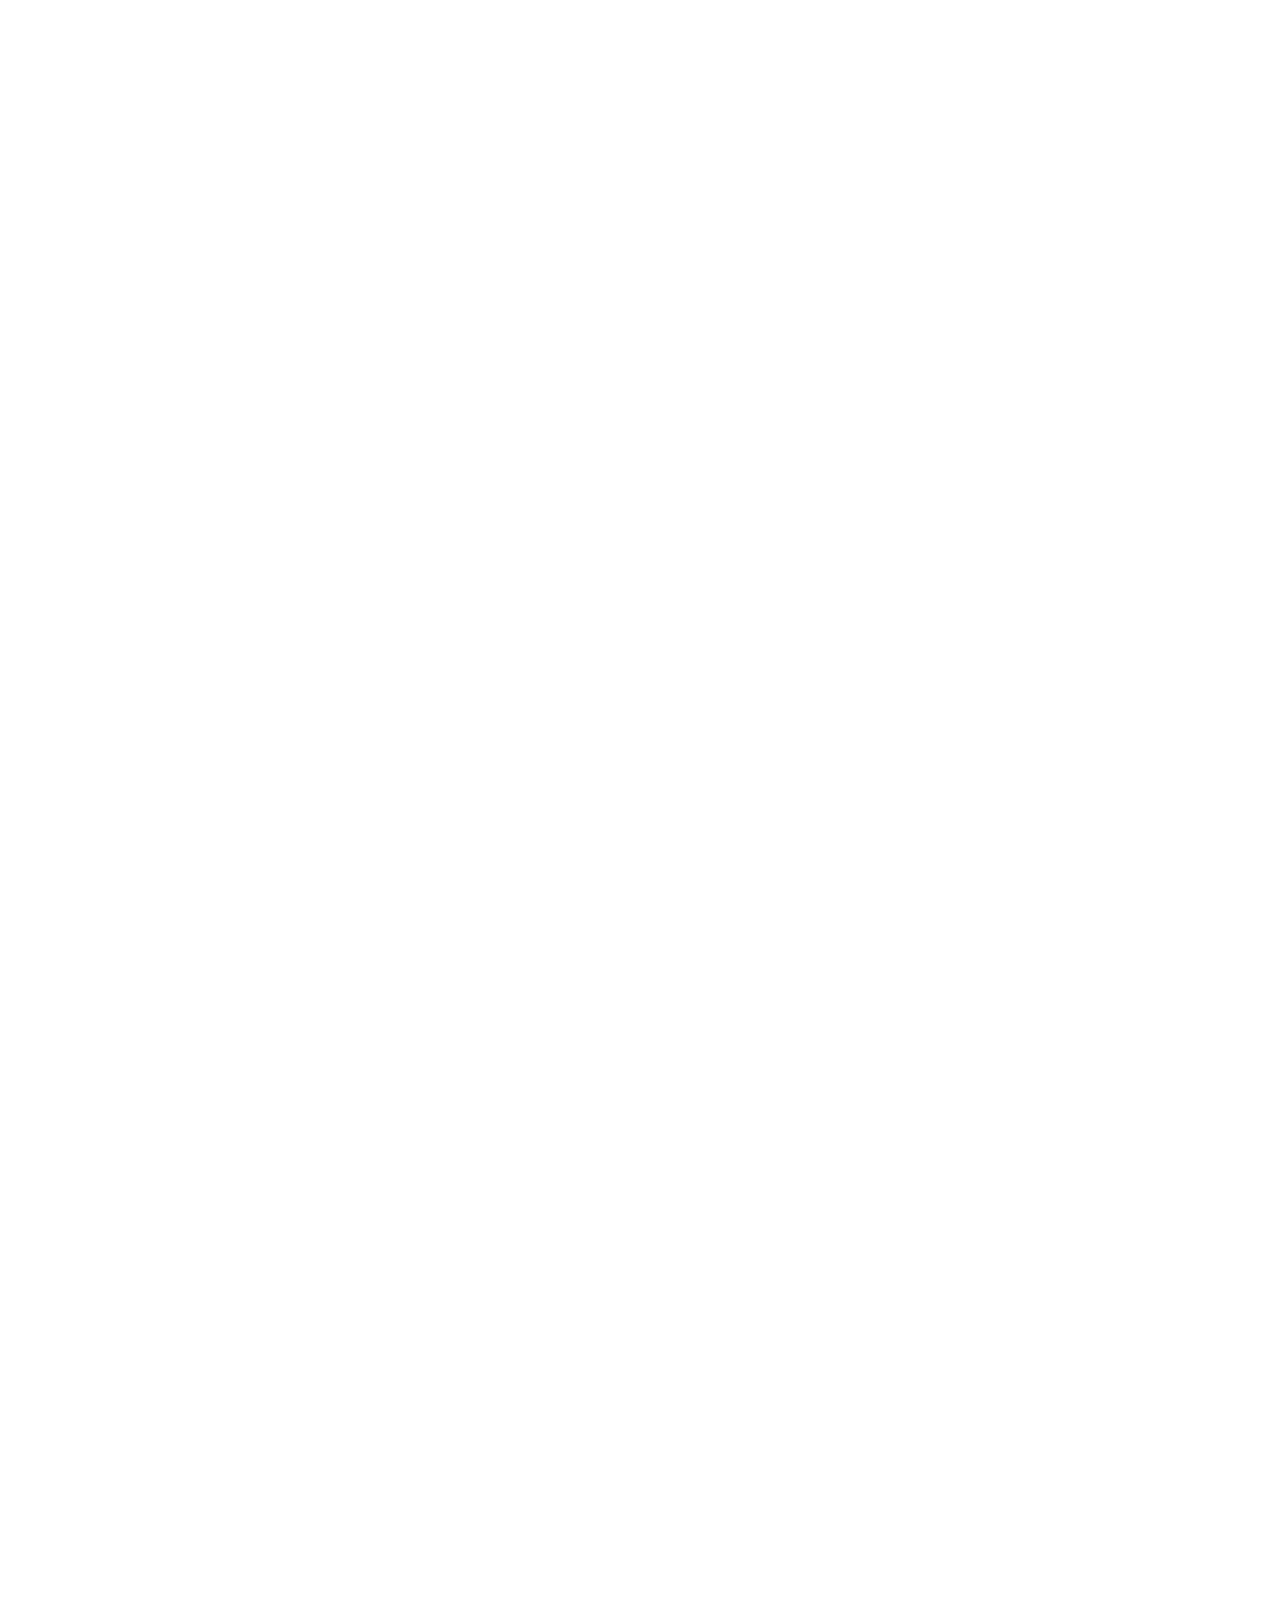
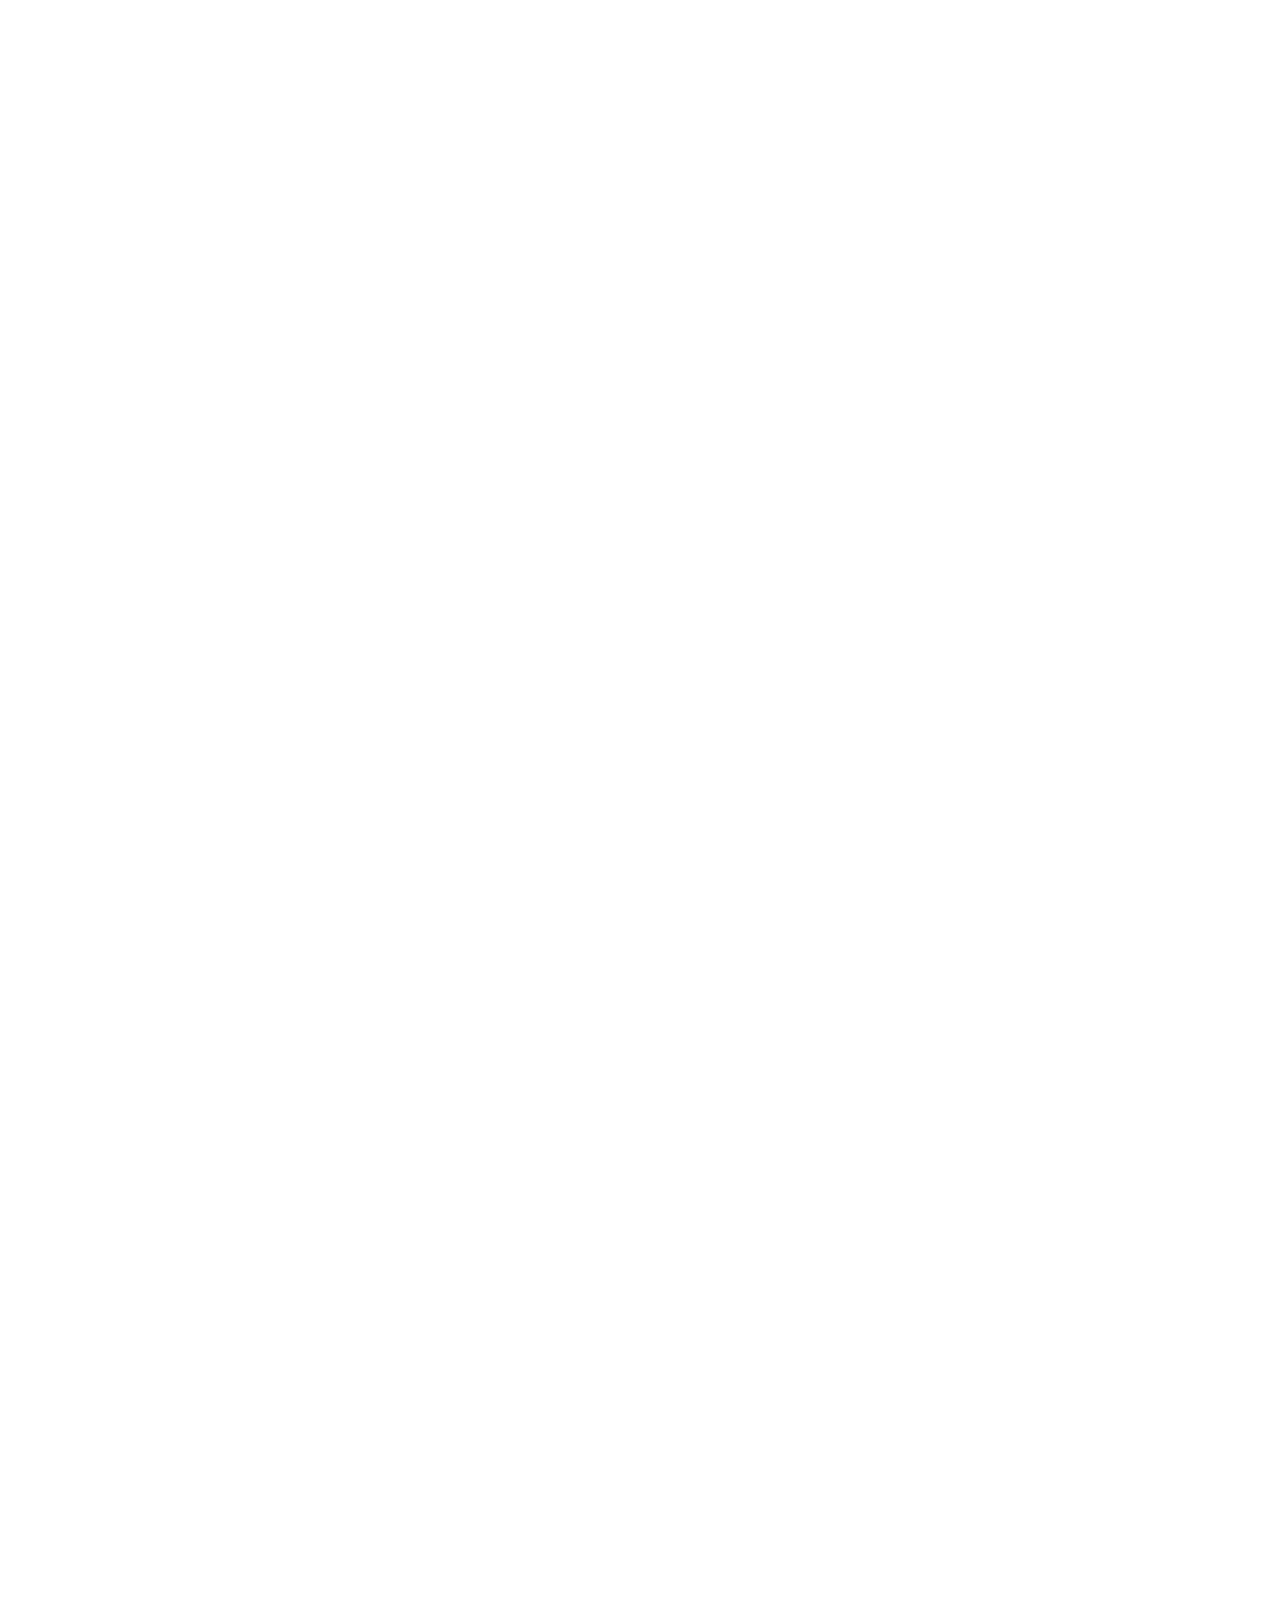
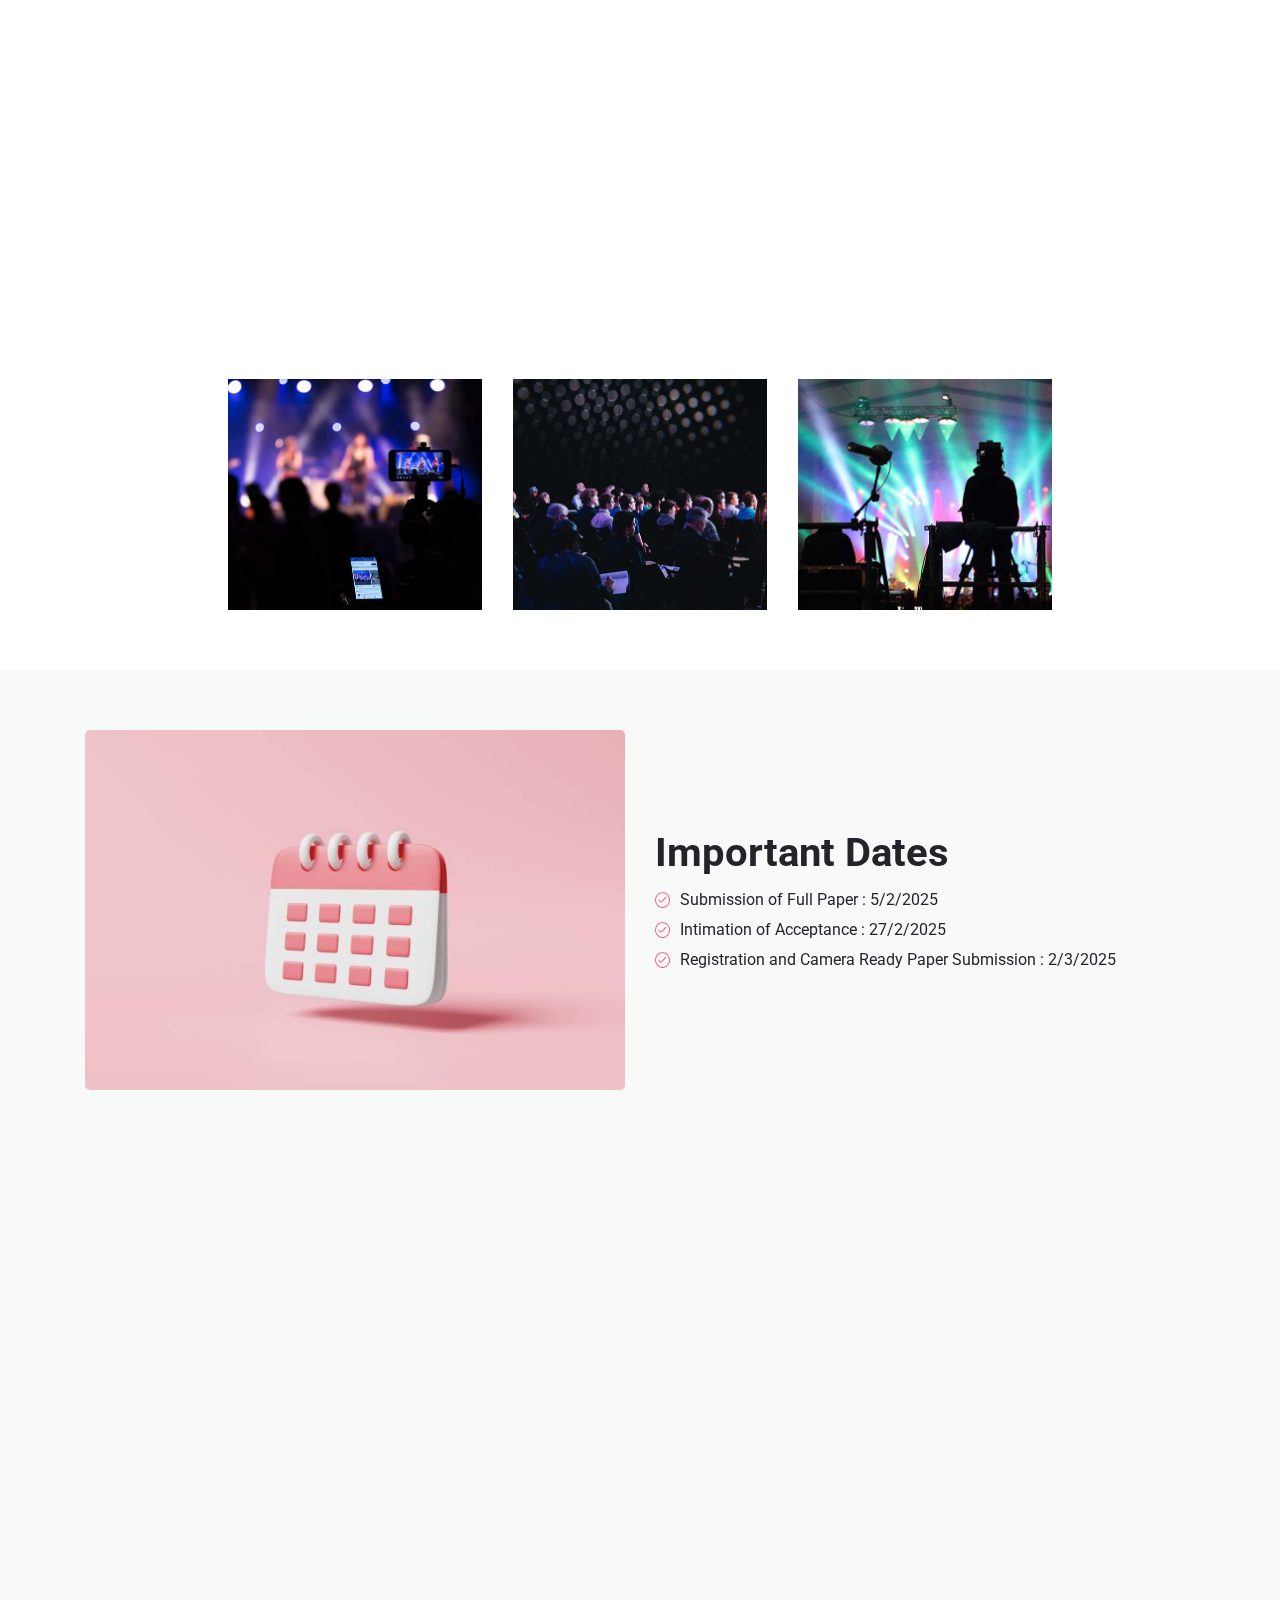
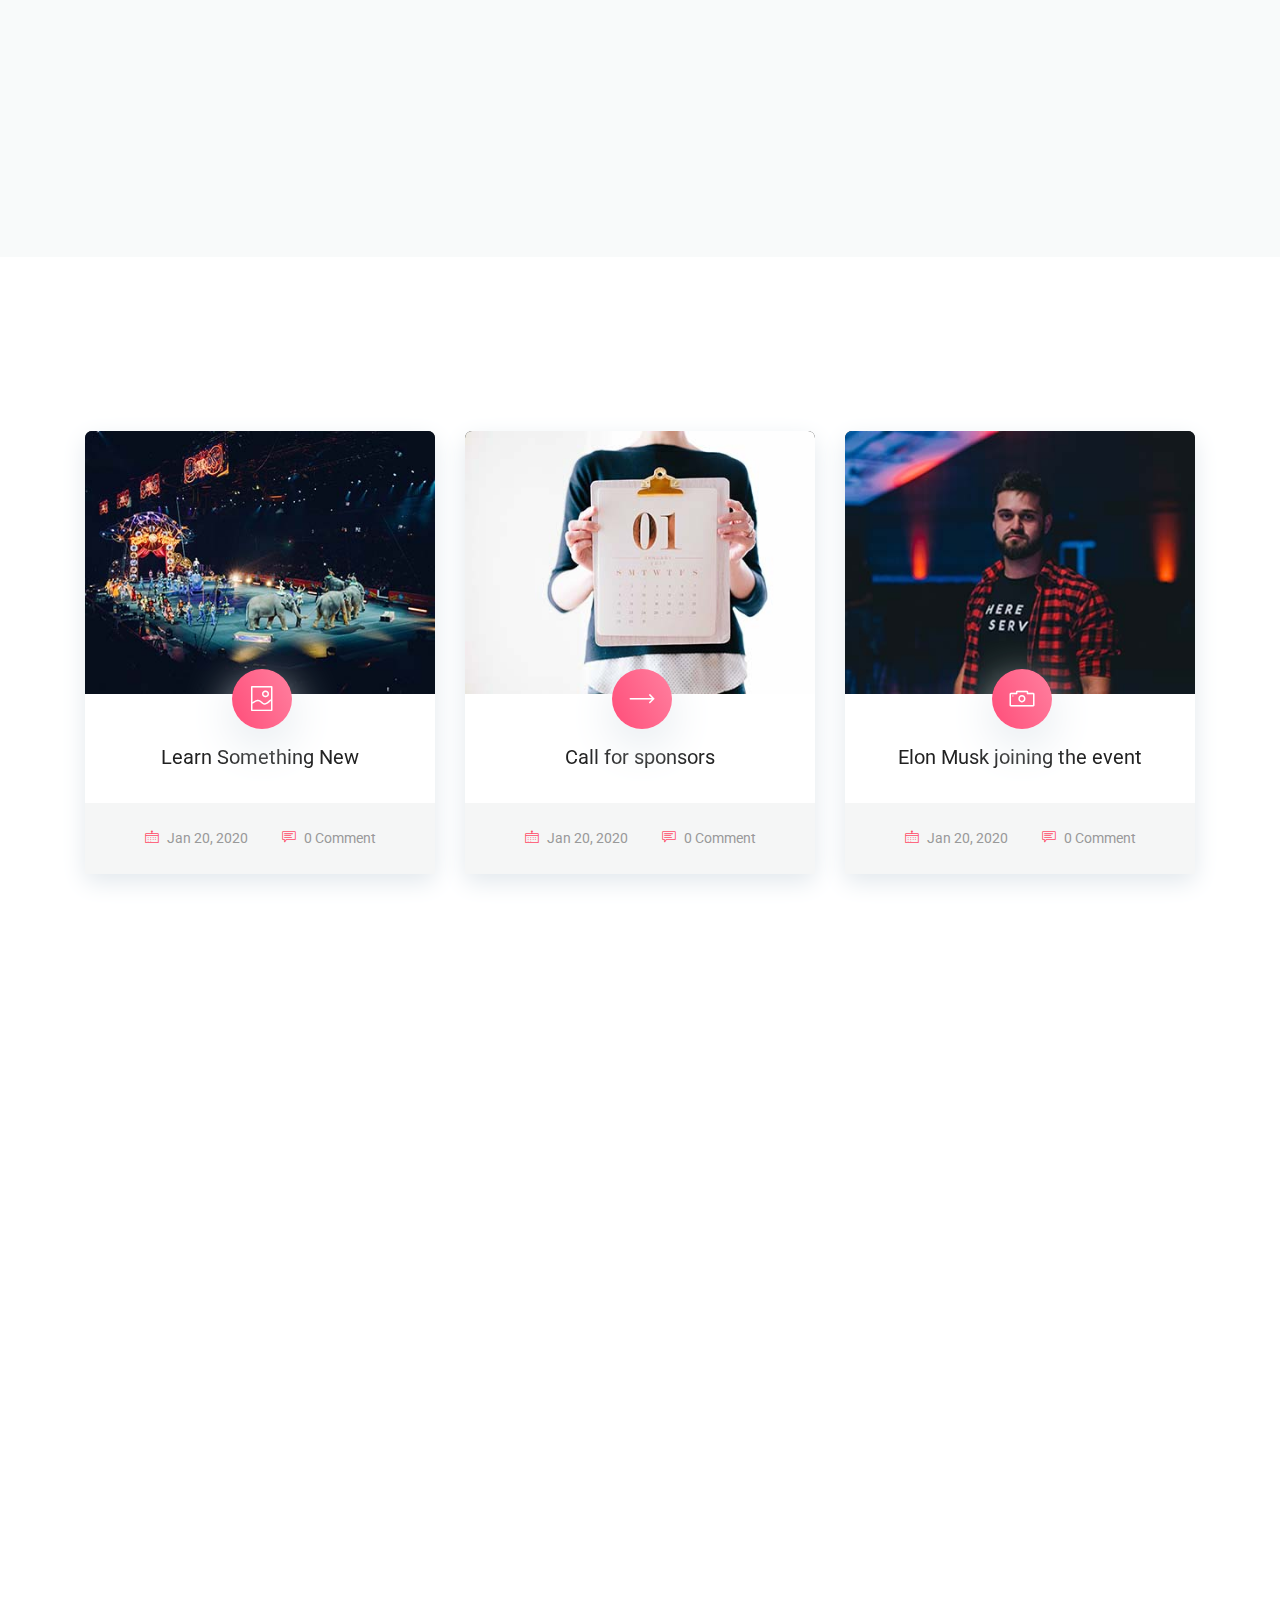
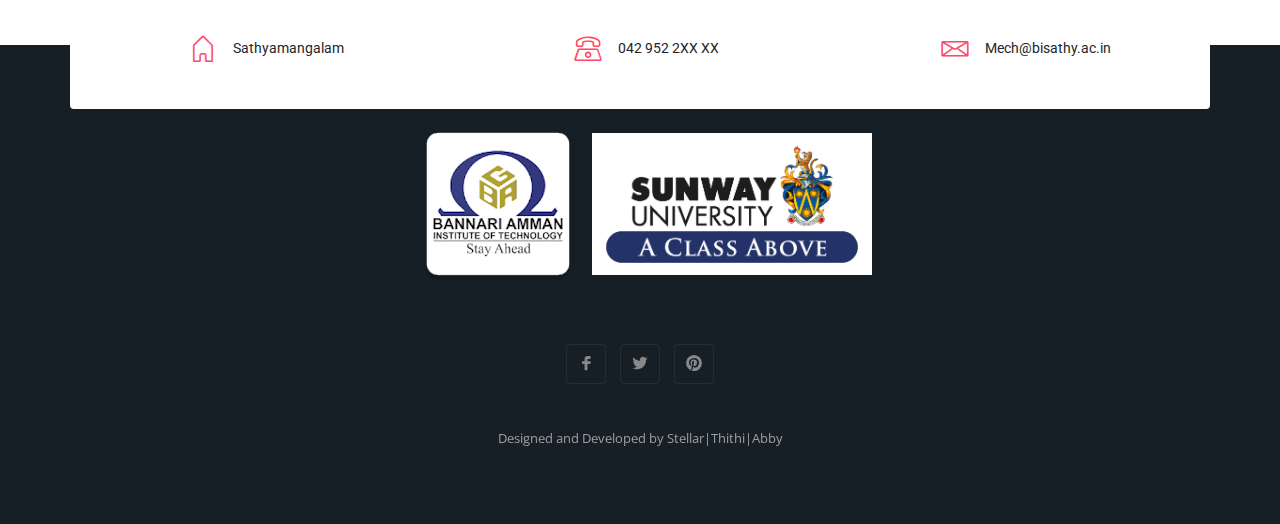
==== commit df267efc: "changes updated" ====
--- a/eventup-free-lite/index.html
+++ b/eventup-free-lite/index.html
@@ -72,7 +72,7 @@
                <li class="nav-item dropdown committees-dropdown">
                 <a
                   class="nav-link dropdown-toggle"
-                  href="#"
+                
                   id="committeesDropdown"
                   role="button"
                   data-toggle="dropdown"
@@ -363,7 +363,7 @@
                   <li><i class="lni-check-mark-circle"></i>Meet New Professional Faces</li>
                   <!-- <li><i class="lni-check-mark-circle"></i>Lorem ipsum dolor sit ameterib quodsi</li> -->
                 </ul>
-                <!-- <a class="btn btn-common" href="#">Learn More</a> -->
+                <!-- <a class="btn btn-common">Learn More</a> -->
               </div>
             </div>
           </div>
@@ -376,7 +376,7 @@
     <!-- Video Section Start -->
     <div class="ready-to-play">
       <video id="bgvid" class="stop" loop>
-        <source src="assets/video/Event.webm" type="video/webm">
+        <source src="assets/video/event.webm" type="video/mp4">
       </video>
       <div id="polina" class="video-text">
         <div class="tb-t">
@@ -392,23 +392,23 @@
     <section id="information-bar">
       <div class="container">
         <div class="row inforation-wrapper">
-          <div class="col-lg-3 col-md-6 col-xs-12">
+          <div class="col-lg-3 col-md-4 col-xs-6">
             <ul>
               <li>
                 <i class="lni-map-marker"></i>
               </li>
-              <li><span><b>Location</b> BIT Sathy</span></li>
+              <li><span><b>     Location</b> BIT Sathy</span></li>
             </ul>
           </div>
-          <div class="col-lg-3 col-md-6 col-xs-12">
+          <div class="col-lg-3 col-md-4 col-xs-6">
             <ul>
               <li>
                 <i class="lni-calendar"></i>
               </li>
-              <li><span><b>Date & Time</b> 10am - 7pm, March 7 & 8</span></li>
+              <li><span><b> Date & Time</b> 10am - 7pm, March 7 & 8</span></li>
             </ul>
           </div>
-          <div class="col-lg-3 col-md-6 col-xs-12">
+          <div class="col-lg-3 col-md-4 col-xs-6">
             <ul>
               <li>
                 <i class="lni-mic"></i>
@@ -416,14 +416,14 @@
               <li><span><b>Speakers</b> 6 Keynote Speakers</span></li>
             </ul>
           </div>
-          <div class="col-lg-3 col-md-6 col-xs-12">
+          <!-- <div class="col-lg-3 col-md-6 col-xs-12">
             <ul>
               <li>
                 <i class="lni-user"></i>
               </li>
               <li><span><b>Seats</b> 100 People</span></li>
             </ul>
-          </div>
+          </div> -->
         </div>
       </div>
     </section>
@@ -436,6 +436,7 @@
           <div class="col-12">
             <div class="section-title-header text-center">
               <h2 class="section-title wow fadeInUp" data-wow-delay="0.2s">Themes</h2>
+              <p>   </p>
               <p class="wow fadeInDown" data-wow-delay="0.2s">ICSMT 2025 seeks to explore the intricate relationship between material properties and their performance in real-world applications, <br> emphasizing how smart materials can revolutionize various sectors such as <br> healthcare, energy, construction, and environmental sustainability</p>
             </div>
           </div>
@@ -623,6 +624,7 @@
           <div class="col-12">
             <div class="section-title-header text-center">
               <h2 class="section-title wow fadeInUp" data-wow-delay="0.2s">Event Schedules</h2>
+              <p>   </p>
               <!-- <p class="wow fadeInDown" data-wow-delay="0.2s">Lorem ipsum dolor sit amet, in quodsi vulputate pro. Ius illum vocent mediocritatem an <br> cule dicta iriure at phaedrum.</p> -->
             </div>
           </div>
@@ -1079,6 +1081,7 @@
       <div class="col-12">
         <div class="section-title-header text-center">
           <h2 class="section-title wow fadeInUp" data-wow-delay="0.2s">International Technical Committee</h2>
+          <p>  </p>
           <!-- <p class="wow fadeInDown" data-wow-delay="0.2s">Lorem ipsum dolor sit amet, in quodsi vulputate pro. Ius illum vocent mediocritatem an <br> cule dicta iriure at phaedrum.</p> -->
         </div>
       </div>
@@ -1311,6 +1314,7 @@
       <div class="col-12">
         <div class="section-title-header text-center">
           <h2 class="section-title wow fadeInUp" data-wow-delay="0.2s">National Technical Committee</h2>
+          <p>   </p>
           <!-- <p class="wow fadeInDown" data-wow-delay="0.2s">Lorem ipsum dolor sit amet, in quodsi vulputate pro. Ius illum vocent mediocritatem an <br> cule dicta iriure at phaedrum.</p> -->
         </div>
       </div>
@@ -1474,60 +1478,43 @@
           <div class="col-12">
             <div class="section-title-header text-center">
               <h2 class="section-title wow fadeInUp" data-wow-delay="0.2s">Advisory Committee</h2>
+              <p>  </p>
               <!-- <p class="wow fadeInDown" data-wow-delay="0.2s">Lorem ipsum dolor sit amet, in quodsi vulputate pro. Ius illum vocent mediocritatem an <br> cule dicta iriure at phaedrum.</p> -->
             </div>
           </div>
         </div>
-        <div class="row justify-content-bt">
-          <div class="col-lg-3 col-md-6 col-xs-12">
+        <div class="row justify-content-center">
+          <div class="col-lg-3 col-md-6 col-sm-12">
             <!-- Team Item Starts -->
             <div class="team-item wow fadeInUp" data-wow-delay="0.2s">
-              <div class="team-img">
-                <img class="img-fluid" src="assets/img/Advisory/Prkincipal-dep.jpg" alt="">
-                <!-- <div class="team-overlay">
-                </div> -->
-              </div>
               <div class="info-text">
                 <h3>Dr. C. Palanisamy</h3>
                 <p>Principal</p>
               </div>
             </div>
-            <!-- Team Item Ends -->
-          </div>
-          <div class="col-lg-3 col-md-6 col-xs-12">
+          </div>
+        
+          <div class="col-lg-3 col-md-6 col-sm-12">
             <!-- Team Item Starts -->
             <div class="team-item wow fadeInUp" data-wow-delay="0.4s">
-              <div class="team-img">
-                <img class="img-fluid" src="assets/img/Advisory/Drkoi-Sivakumar-K.jpg" alt="">
-                <!-- <div class="team-overlay">
-                </div> -->
-              </div>
               <div class="info-text">
                 <h3>Dr. K. Sivakumar</h3>
                 <p>Dean - PDS</p>
               </div>
             </div>
-            <!-- Team Item Ends -->
-          </div>
-
-          <div class="col-lg-3 col-md-6 col-xs-12">
+          </div>
+        
+          <div class="col-lg-3 col-md-6 col-sm-12">
             <!-- Team Item Starts -->
             <div class="team-item wow fadeInUp" data-wow-delay="0.6s">
-              <div class="team-img">
-                <img class="img-fluid" src="assets/img/Advisory/Dr-Seoinkkthil-Kumar.jpg" alt="">
-                <!-- <div class="team-overlay">
-                </div> -->
-              </div>
               <div class="info-text">
                 <h3>Dr. K. L. Senthilkumar</h3>
-                <p> Head Academics</p>
-              </div>
-            </div>
-            <!-- Team Item Ends -->
-          </div>
-
-          <div class="col-lg-3 col-md-6 col-xs-12">
-          </div>
+                <p>Head Academics</p>
+              </div>
+            </div>
+          </div>
+        </div>
+        
         
     </section>
     <!-- Key note speakers -->
@@ -1541,6 +1528,7 @@
           <div class="col-12">
             <div class="section-title-header text-center">
               <h2 class="section-title wow fadeInUp" data-wow-delay="0.2s">Organising Committee</h2>
+              <p>   </p>
               <!-- <p class="wow fadeInDown" data-wow-delay="0.2s">Lorem ipsum dolor sit amet, in quodsi vulputate pro. Ius illum vocent mediocritatem an <br> cule dicta iriure at phaedrum.</p> -->
             </div>
           </div>
@@ -1549,11 +1537,11 @@
           <div class="col-lg-3 col-md-6 col-xs-12">
             <!-- Team Item Starts -->
             <div class="team-item wow fadeInUp" data-wow-delay="0.2s">
-              <div class="team-img">
+              <!-- <div class="team-img">
                 <img class="img-fluid" src="assets/img/Dr-Kumaresan-G.png" alt="">
-                <!-- <div class="team-overlay">
-                </div> -->
-              </div>
+                <div class="team-overlay">
+                </div>
+              </div> -->
               <div class="info-text">
                 <h3>Dr. G. Kumaresan</h3>
                 <p>Professor & Head</p>
@@ -1565,11 +1553,11 @@
           <div class="col-lg-3 col-md-6 col-xs-12">
             <!-- Team Item Starts -->
             <div class="team-item wow fadeInUp" data-wow-delay="0.4s">
-              <div class="team-img">
+              <!-- <div class="team-img">
                 <img class="img-fluid" src="assets/img/team/team-02.jpg" alt="">
-                <!-- <div class="team-overlay">
-                </div> -->
-              </div>
+                <div class="team-overlay">
+                </div>
+              </div> -->
               <div class="info-text">
                 <h3>Prof. Adarsh Kumar Pandey</h3>
                 <p>Deputy Dean <br>
@@ -1596,30 +1584,33 @@
         <div class="row">
           <div class="col-12">
             <div class="section-title-header text-center">
-              <!-- <h2 class="section-title wow fadeInUp" data-wow-delay="0.2s">Past Conferences</h2> -->
+              <h2 class="section-title wow fadeInUp" data-wow-delay="0.2s">Past Conferences</h2>
+              <p>
+
+              </p>
               <!-- <p class="wow fadeInDown" data-wow-delay="0.2s">Lorem ipsum dolor sit amet, in quodsi vulputate pro. Ius illum vocent mediocritatem an <br> cule dicta iriure at phaedrum.</p> -->
             </div>
           </div>
         </div>
-        <div class="row">
-          <div class="col-lg-3 col-md-6 col-xs-12">
+        <div class="row justify-content-center">
+          <!-- <div class="col-lg-3 col-md-6 col-xs-12">
             <div class="event-item">
               <img class="img-fluid" src="assets/img/event/img1.jpg" alt="">
               <div class="overlay-text">
                 <div class="content">
                   <h3>Business Confrence</h3>
-                  <a href="#">View details</a>
-                </div>
-              </div>
-            </div>
-          </div>
+                  <a>View details</a>
+                </div>
+              </div>
+            </div>
+          </div> -->
           <div class="col-lg-3 col-md-6 col-xs-12">
             <div class="event-item">
               <img class="img-fluid" src="assets/img/event/img2.jpg" alt="">
               <div class="overlay-text">
                 <div class="content">
                   <h3>Designer Confrence</h3>
-                  <a href="#">View details</a>
+                  <a>View details</a>
                 </div>
               </div>
             </div>
@@ -1630,7 +1621,7 @@
               <div class="overlay-text">
                 <div class="content">
                   <h3>Marketer Confrence</h3>
-                  <a href="#">View details</a>
+                  <a>View details</a>
                 </div>
               </div>
             </div>
@@ -1641,7 +1632,7 @@
               <div class="overlay-text">
                 <div class="content">
                   <h3>JS Confrence</h3>
-                  <a href="#">View details</a>
+                  <a>View details</a>
                 </div>
               </div>
             </div>
@@ -1672,7 +1663,7 @@
               <li><i class="lni-check-mark-circle"></i>Intimation of Acceptance  : 27/2/2025</li>
               <li><i class="lni-check-mark-circle"></i>Registration and Camera Ready Paper Submission  : 2/3/2025</li>
             </ul>
-            <!-- <a class="btn btn-common" href="#">Learn More</a> -->
+            <!-- <a class="btn btn-common">Learn More</a> -->
           </div>
         </div>
       </div>
@@ -1686,7 +1677,8 @@
         <div class="row">
           <div class="col-12">
             <div class="section-title-header text-center">
-              <h2 class="section-title wow fadeInUp" data-wow-delay="0.2s">Registration Fee</h2>
+              <h2 class="section-title wow fadeInUp" data-wow-delay="0.2s">Submission Fee</h2>
+              <p>   </p>
               <p class="wow fadeInDown" data-wow-delay="0.2s">Attractive Cash Prices & Certificates for <br>
                 Best Presentation & Innovative Research</p>
             </div>
@@ -1711,7 +1703,7 @@
                   <li><i class="lni-close"></i><span class="text">Certificate</span></li>
                 </ul> -->
               </div>
-              <a href="#" class=" nav-link btn btn-common">Register </a>
+              <a class=" nav-link btn btn-common">Register </a>
 
             </div>
           </div>
@@ -1735,7 +1727,7 @@
                   <li><i class="lni-check-mark-circle"></i><span class="text">Certificate</span></li>
                 </ul>
               </div> -->
-              <a href="#" class="btn btn-common">Register</a>
+              <a class="btn btn-common">Register</a>
             </div>
           </div>
           <div class="col-lg-4 col-md-6 col-xa-12 mb-3">
@@ -1756,7 +1748,7 @@
                   <li><i class="lni-check-mark-circle"></i><span class="text">Certificate</span></li>
                 </ul>
               </div> -->
-              <a href="#" class="btn btn-common">Register</a>
+              <a class="btn btn-common">Register</a>
             </div>
           </div>
         </div>
@@ -1765,12 +1757,13 @@
     <!-- Ticket Pricing Area End -->
 
     <!-- Blog Section Start -->
-    <!-- <section id="blog" class="section-padding">
+     <section id="blog" class="section-padding">
       <div class="container">
         <div class="row">
           <div class="col-12">
             <div class="section-title-header text-center">
               <h2 class="section-title wow fadeInUp" data-wow-delay="0.2s">Latest News</h2>
+              <p>   </p>
               <!-- <p class="wow fadeInDown" data-wow-delay="0.2s">Lorem ipsum dolor sit amet, in quodsi vulputate pro. Ius illum vocent mediocritatem an <br> cule dicta iriure at phaedrum.</p> -->
             </div>
           </div>
@@ -1779,7 +1772,7 @@
           <div class="col-lg-4 col-md-6 col-xs-12">
             <div class="blog-item">
               <div class="blog-image">
-                <a href="#">
+                <a>
                   <img class="img-fluid" src="assets/img/blog/img-1.jpg" alt="">
                 </a>
               </div>
@@ -1788,22 +1781,21 @@
                   <i class="lni-image"></i>
                 </div>
                 <h3 class="title">
-                  <a href="#">
+                  <a>
                     Learn Something New
                   </a>
                 </h3>
-                <p>Lorem ipsum dolor sit amet, consectetur adipsing elit, sed do eiusmodincididunt ut labore et dolore</p>
               </div>
               <div class="meta-tags">
                 <span class="date"><i class="lni-calendar"></i> Jan 20, 2020</span> 
-                <span class="comments"><i class="lni-comment-alt"></i> <a href="#"> 0 Comment</a></span>
+                <span class="comments"><i class="lni-comment-alt"></i> <a> 0 Comment</a></span>
               </div>
             </div>
           </div>
           <div class="col-lg-4 col-md-6 col-xs-12">
             <div class="blog-item">
               <div class="blog-image">
-                <a href="#">
+                <a>
                   <img class="img-fluid" src="assets/img/blog/img-2.jpg" alt="">
                 </a>
               </div>
@@ -1812,22 +1804,22 @@
                   <i class="lni-arrow-right"></i>
                 </div>
                 <h3 class="title">
-                  <a href="#">
+                  <a>
                     Call for sponsors
                   </a>
                 </h3>
-                <p>Lorem ipsum dolor sit amet, consectetur adipsing elit, sed do eiusmodincididunt ut labore et dolore</p>
+              
               </div>
               <div class="meta-tags">
                 <span class="date"><i class="lni-calendar"></i> Jan 20, 2020</span> 
-                <span class="comments"><i class="lni-comment-alt"></i> <a href="#"> 0 Comment</a></span>
+                <span class="comments"><i class="lni-comment-alt"></i> <a> 0 Comment</a></span>
               </div>
             </div>
           </div>
           <div class="col-lg-4 col-md-6 col-xs-12">
             <div class="blog-item">
               <div class="blog-image">
-                <a href="#">
+                <a>
                   <img class="img-fluid" src="assets/img/blog/img-3.jpg" alt="">
                 </a>
               </div>
@@ -1836,24 +1828,22 @@
                   <i class="lni-camera"></i>
                 </div>
                 <h3 class="title">
-                  <a href="#">
+                  <a>
                     Elon Musk joining the event
                   </a>
                 </h3>
-                <p>Lorem ipsum dolor sit amet, consectetur adipsing elit, sed do eiusmodincididunt ut labore et dolore</p>
+
               </div>
               <div class="meta-tags">
                 <span class="date"><i class="lni-calendar"></i> Jan 20, 2020</span> 
-                <span class="comments"><i class="lni-comment-alt"></i> <a href="#"> 0 Comment</a></span>
-              </div>
-            </div>
-          </div>
-          <div class="col-12 text-center">
-            <a href="#" class="btn btn-common">View all Blog</a>
-          </div>
-        </div>
-      </div>
-    </section> -->
+                <span class="comments"><i class="lni-comment-alt"></i> <a> 0 Comment</a></span>
+              </div>
+            </div>
+          </div>
+          
+        </div>
+      </div>
+    </section> 
     <!-- Blog Section End -->
 
     <!-- Sponsors Section Start -->
@@ -1864,7 +1854,7 @@
           <div class="col-12">
             <div class="section-title-header text-center">
               <h2 class="section-title wow fadeInUp" data-wow-delay="0.2s">Sponsors</h2>
-              <!-- <p class="wow fadeInDown" data-wow-delay="0.2s">Lorem ipsum dolor sit amet, in quodsi vulputate pro. Ius illum vocent mediocritatem an <br> cule dicta iriure at phaedrum.</p> -->
+               <p class="wow fadeInDown" data-wow-delay="0.2s">Lorem ipsum dolor sit amet, in quodsi vulputate pro. Ius illum vocent mediocritatem an <br> cule dicta iriure at phaedrum.</p> 
             </div>
           </div>
         </div>
@@ -1880,7 +1870,8 @@
                <a href=""><img src="assets/img/sponsors/logo-7.png" alt=""></a>
                <a href=""><img src="assets/img/sponsors/logo-8.png" alt=""></a>
                <a href=""><img src="assets/img/sponsors/logo-9.png" alt=""></a>
-            </div><!-- sponsors logo end-->
+            </div> 
+          
          </div>
         </div>
       </div>
@@ -1942,14 +1933,14 @@
     <!-- Contact Us Section End -->
 
     <!-- Map Section Start -->
-    <!-- <section id="google-map-area">
+    <section id="google-map-area">
       <div class="container-fluid">
         <div class="row">
           <div class="col-12">
           </div>
         </div>
       </div>
-    </section> -->
+    </section>
     <object style="border:0; height: 450px; width: 100%;" data="https://www.google.com/maps/embed?pb=!1m18!1m12!1m3!1d3909.7629352440376!2d77.27452747318164!3d11.497017845492993!2m3!1f0!2f0!3f0!3m2!1i1024!2i768!4f13.1!3m3!1m2!1s0x3ba9215d6d1b28f9%3A0xf48946a7dfcfeb1a!2sBannari%20Amman%20Institute%20of%20Technology!5e0!3m2!1sen!2sin!4v1732127192409!5m2!1sen!2sin"></object> 
     <!-- Map Section End -->
 
@@ -2011,7 +2002,7 @@
               </ul>
             </div>
             <div class="site-info">
-              <p>Designed and Developed by <a>Stellar</a></p>
+              <p>Designed and Developed by <a>Stellar|Thithi|Abby</a></p>
             </div>
           </div>
         </div>
@@ -2019,7 +2010,7 @@
     </footer>
 
     <!-- Go to Top Link -->
-    <a href="#" class="back-to-top">
+    <a class="back-to-top">
     	<i class="lni-chevron-up"></i>
     </a>
 
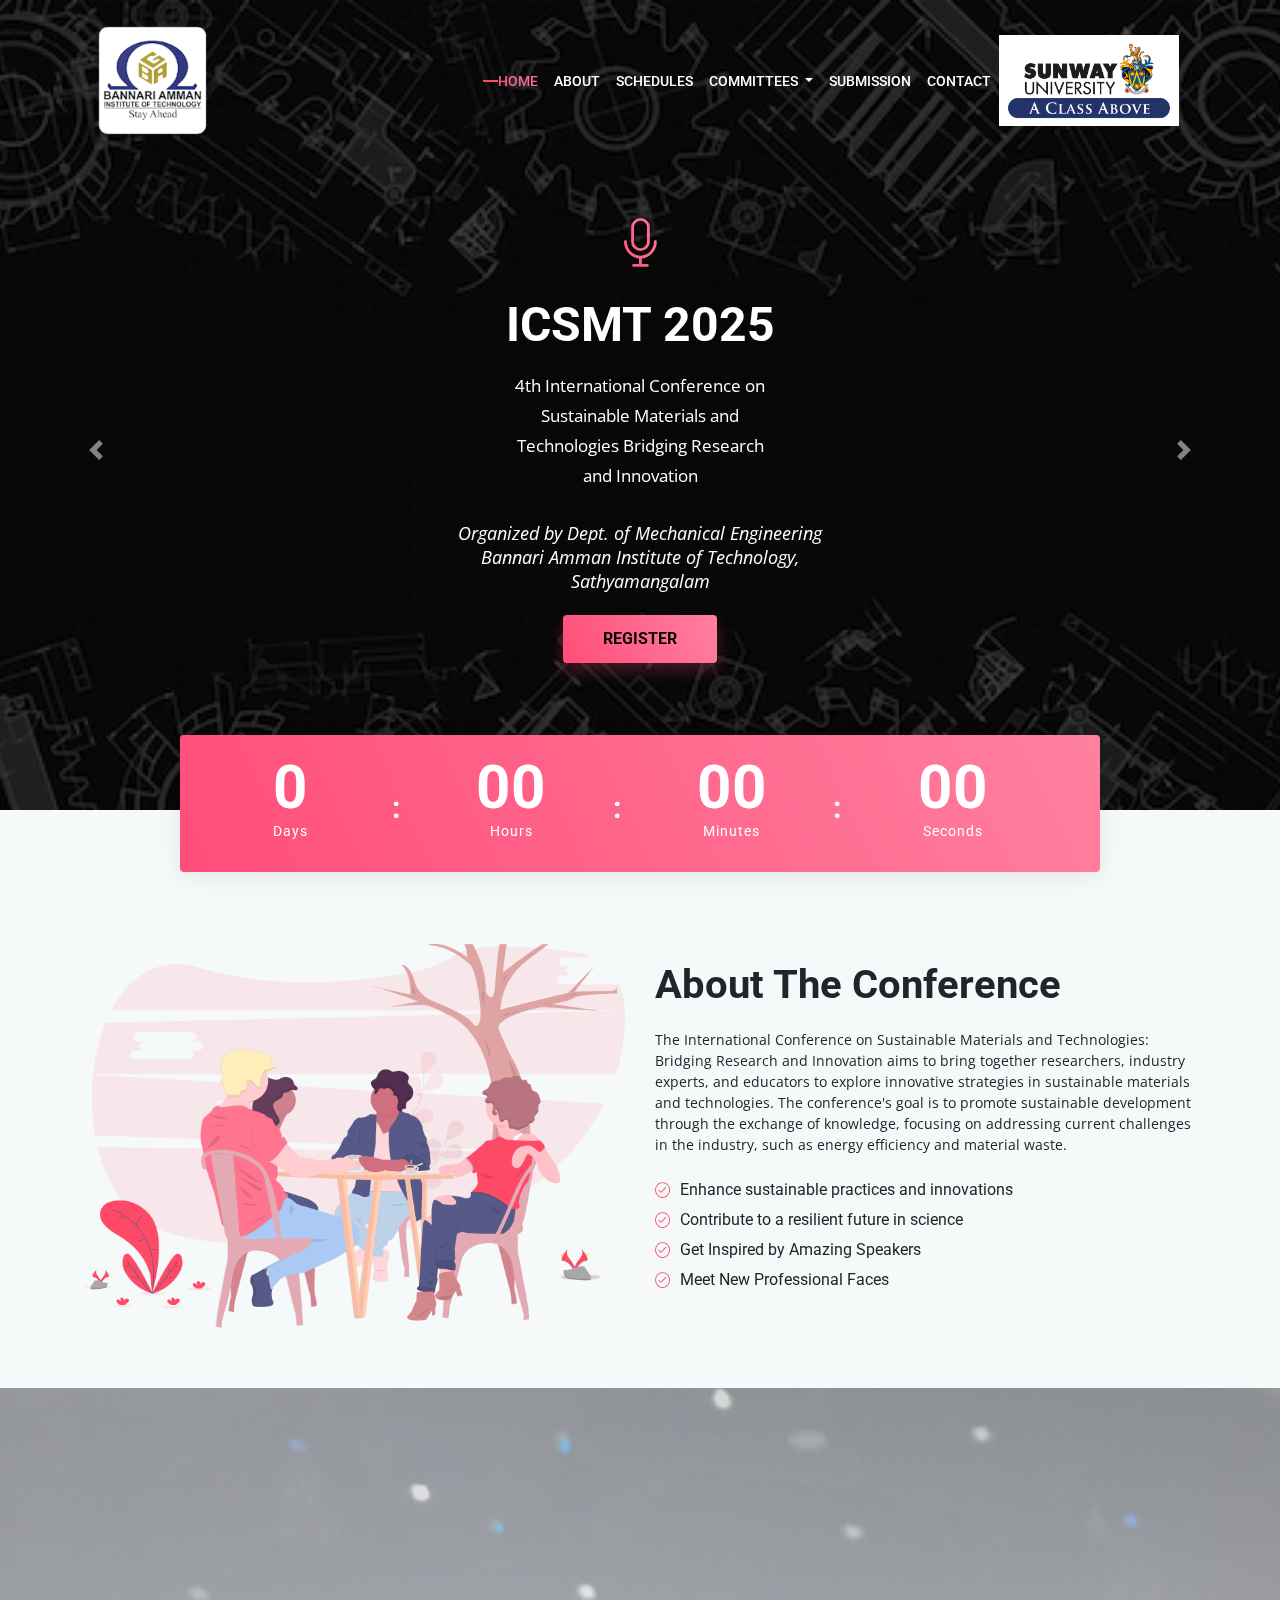
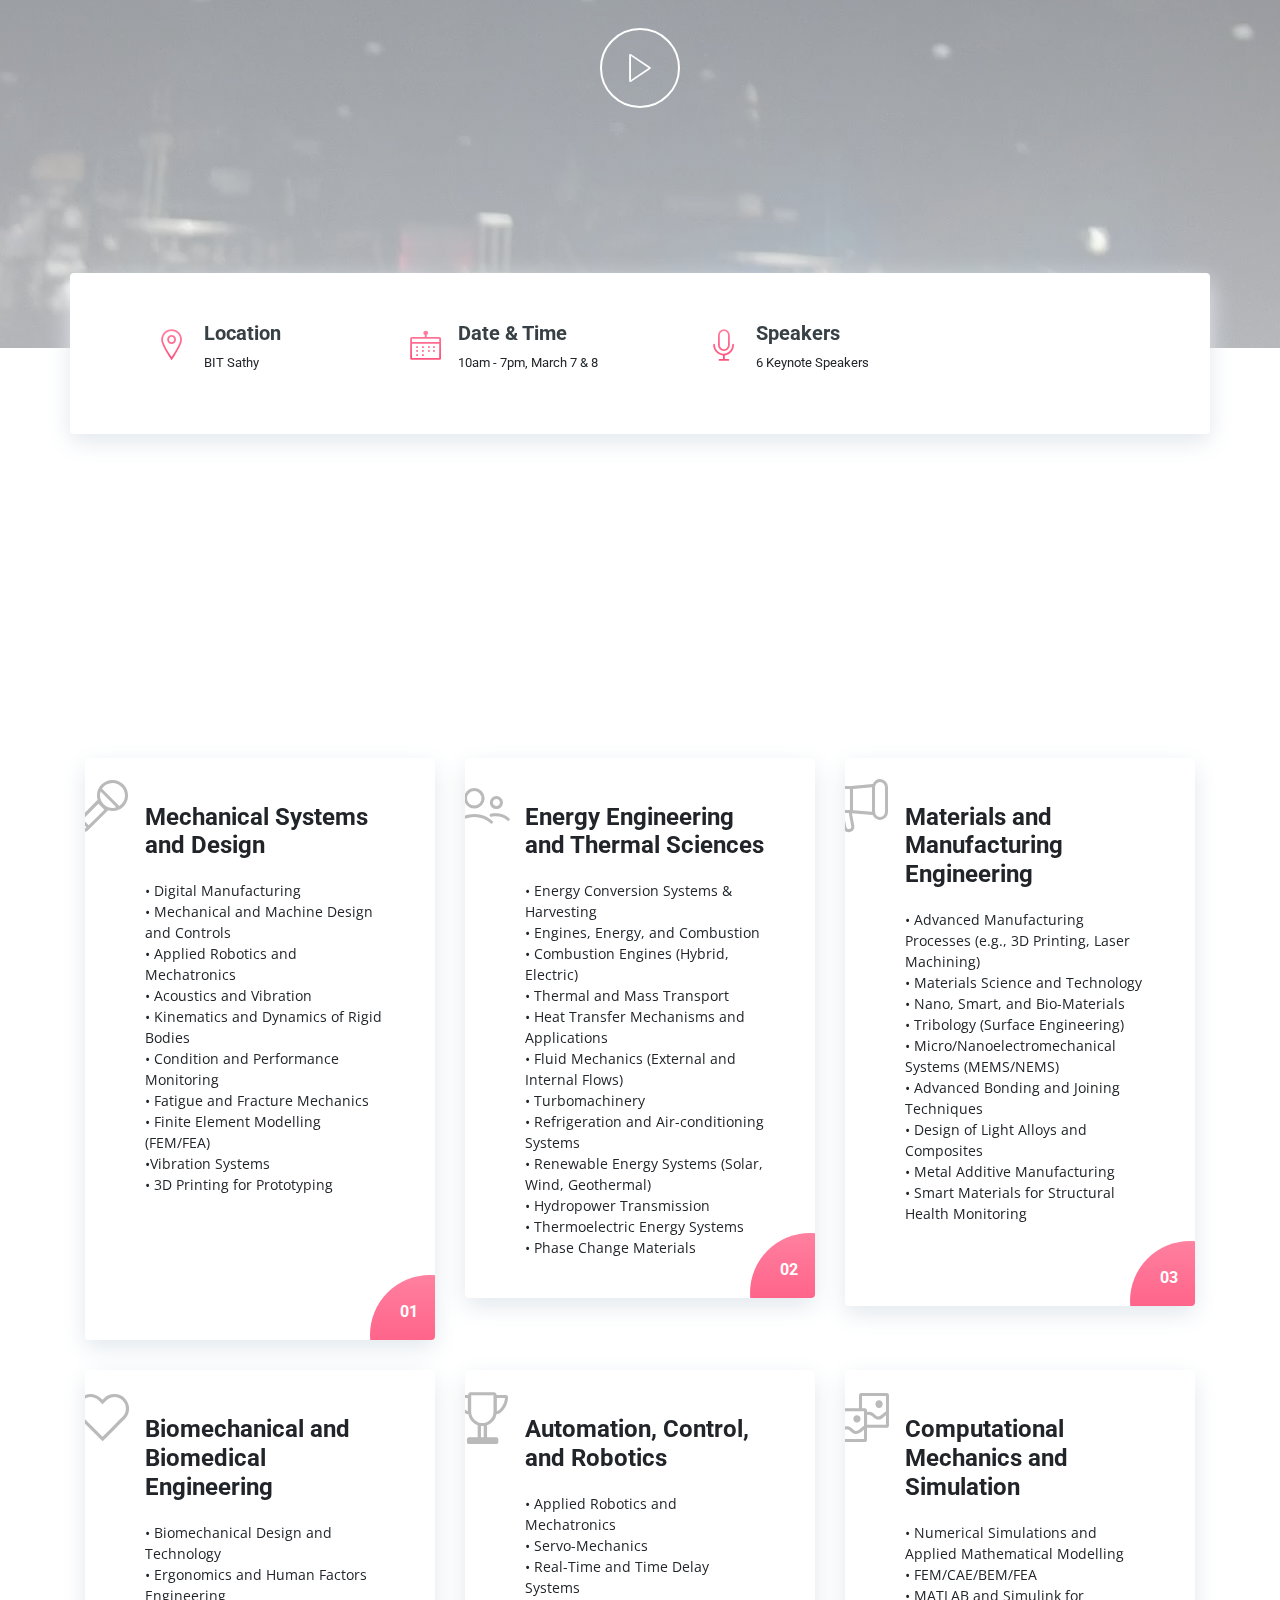
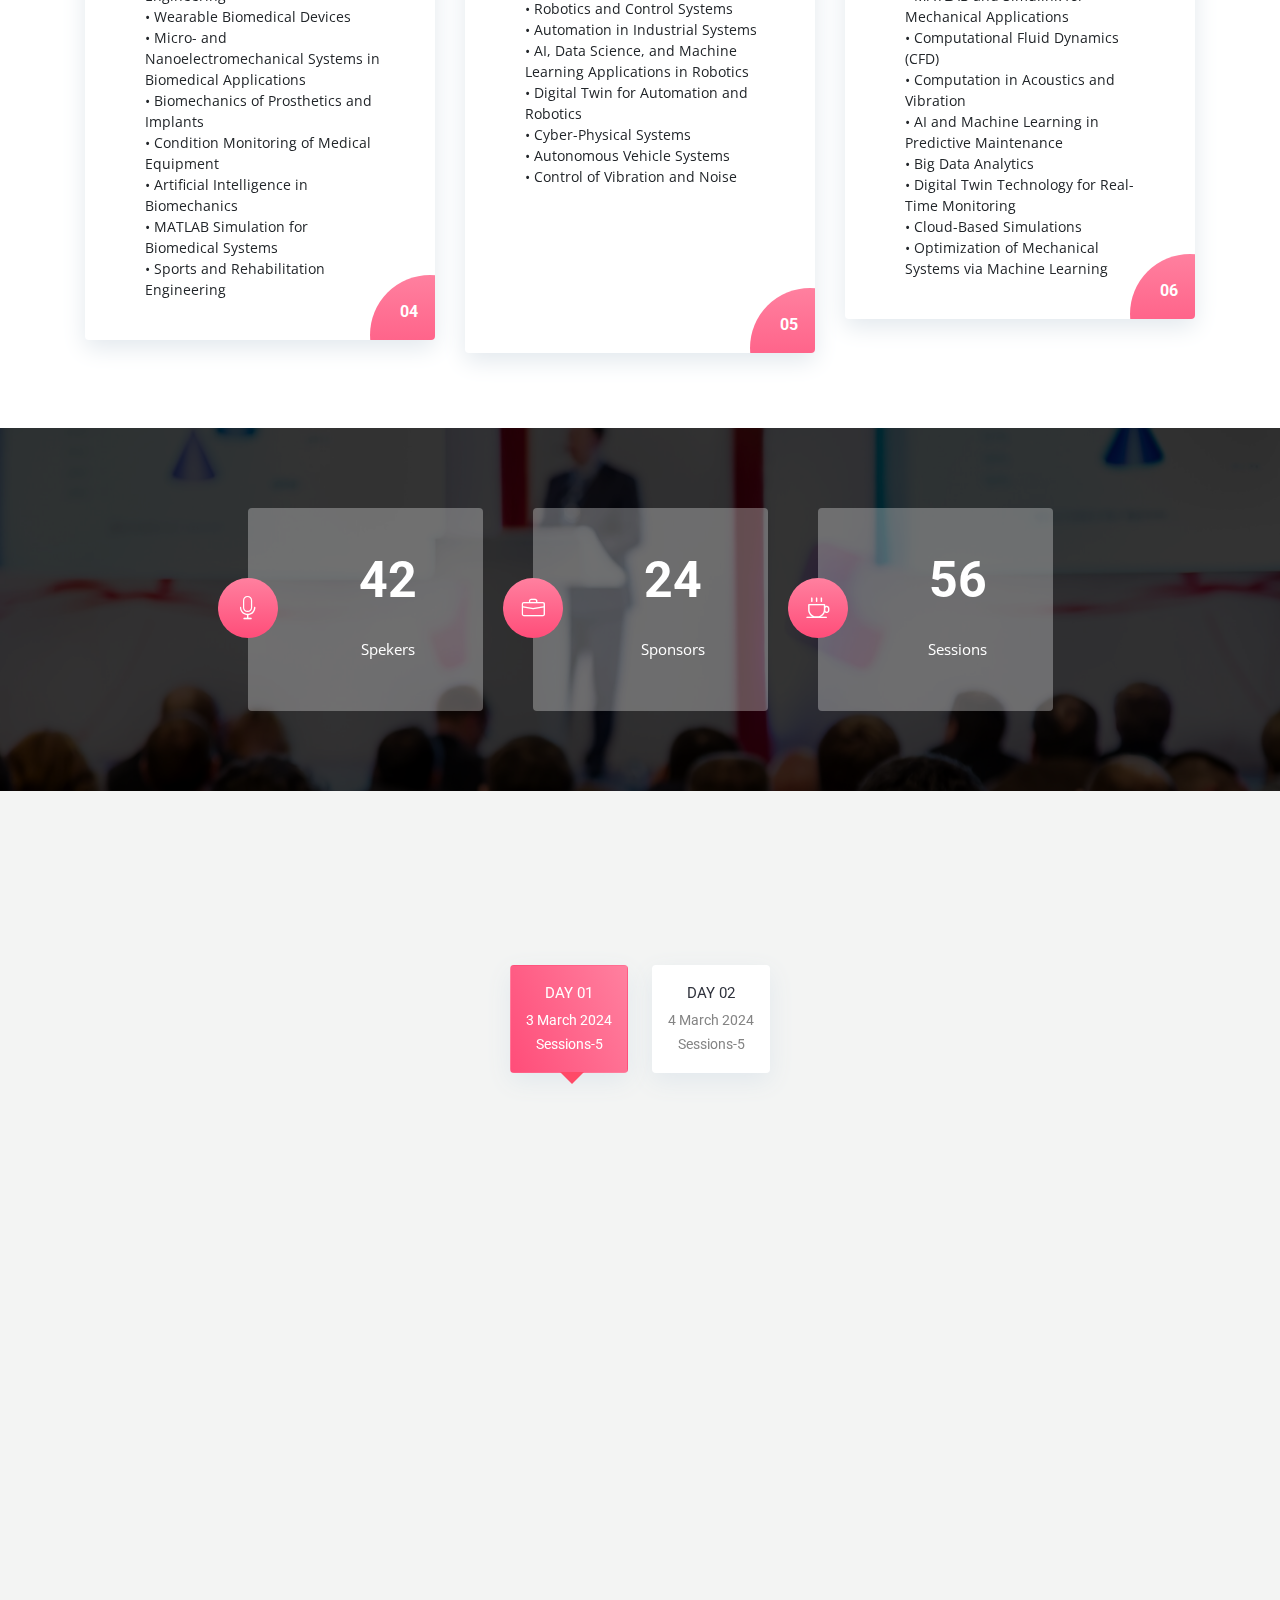
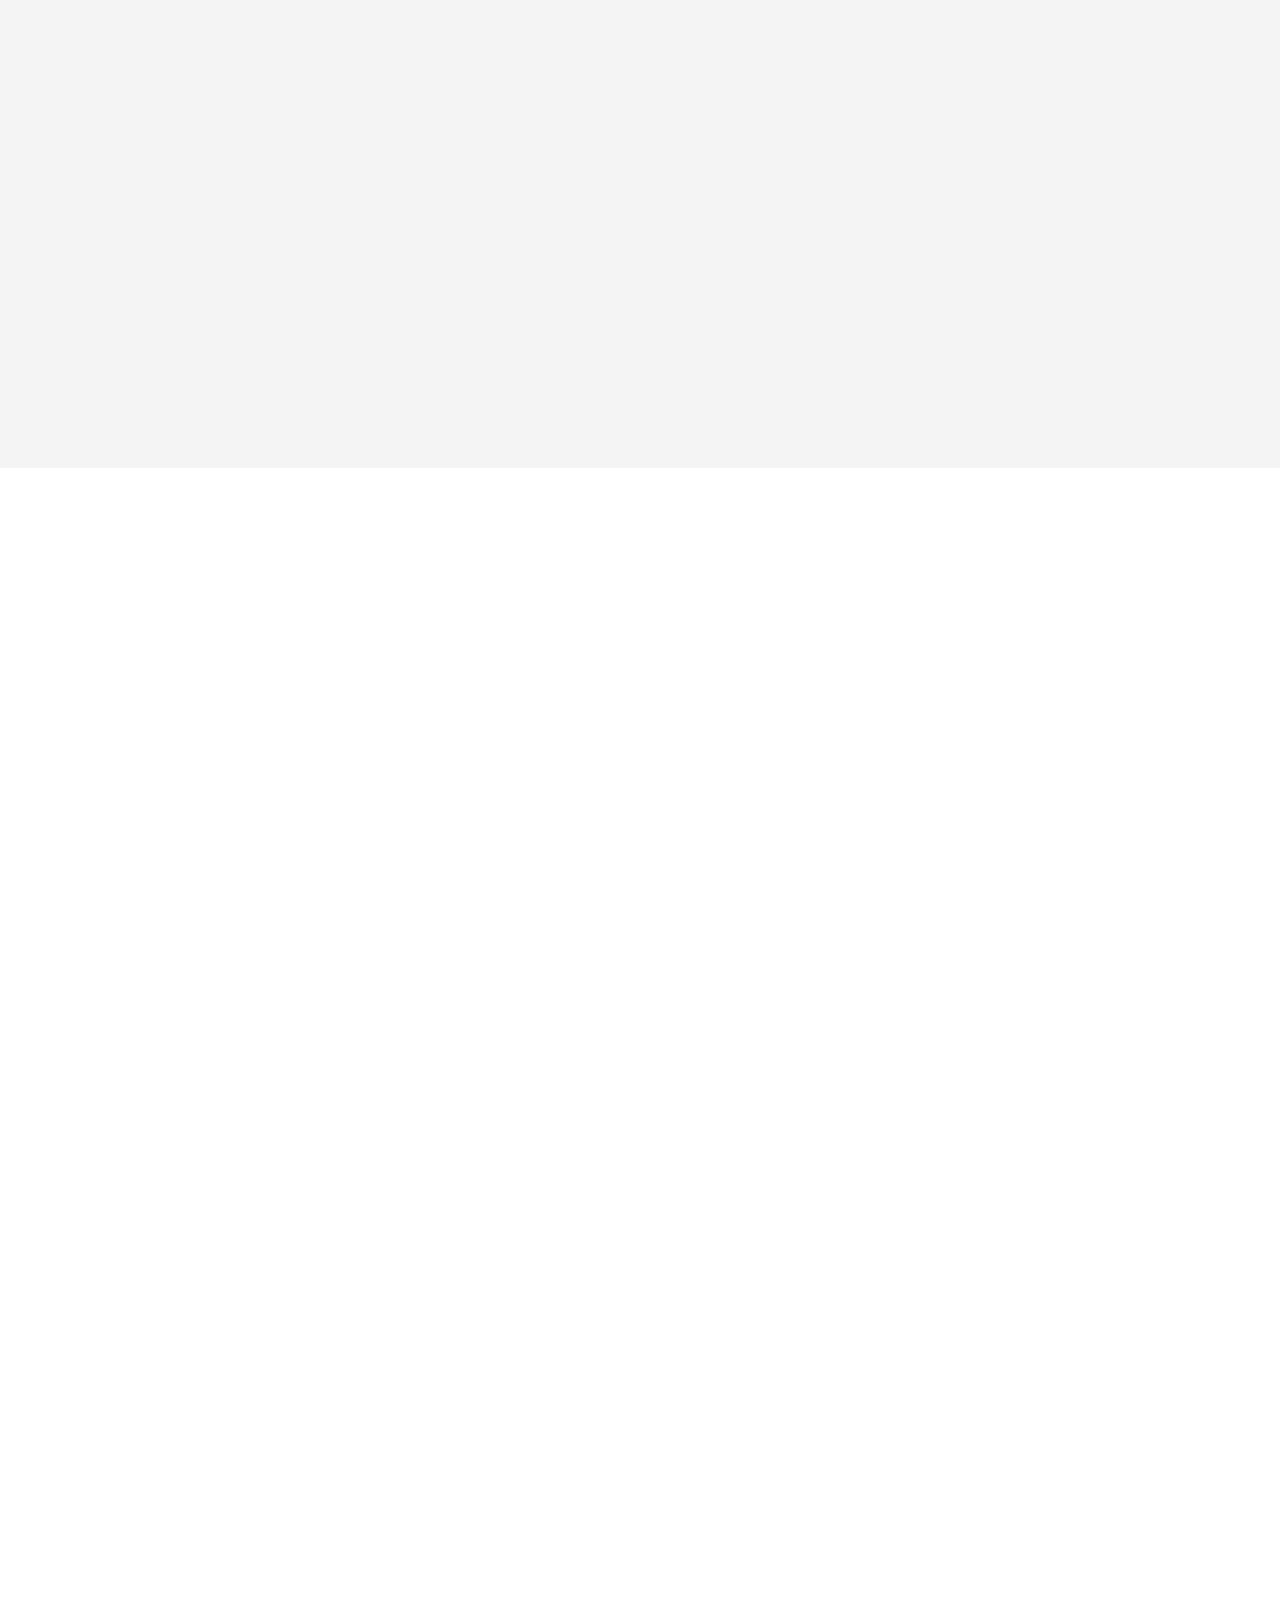
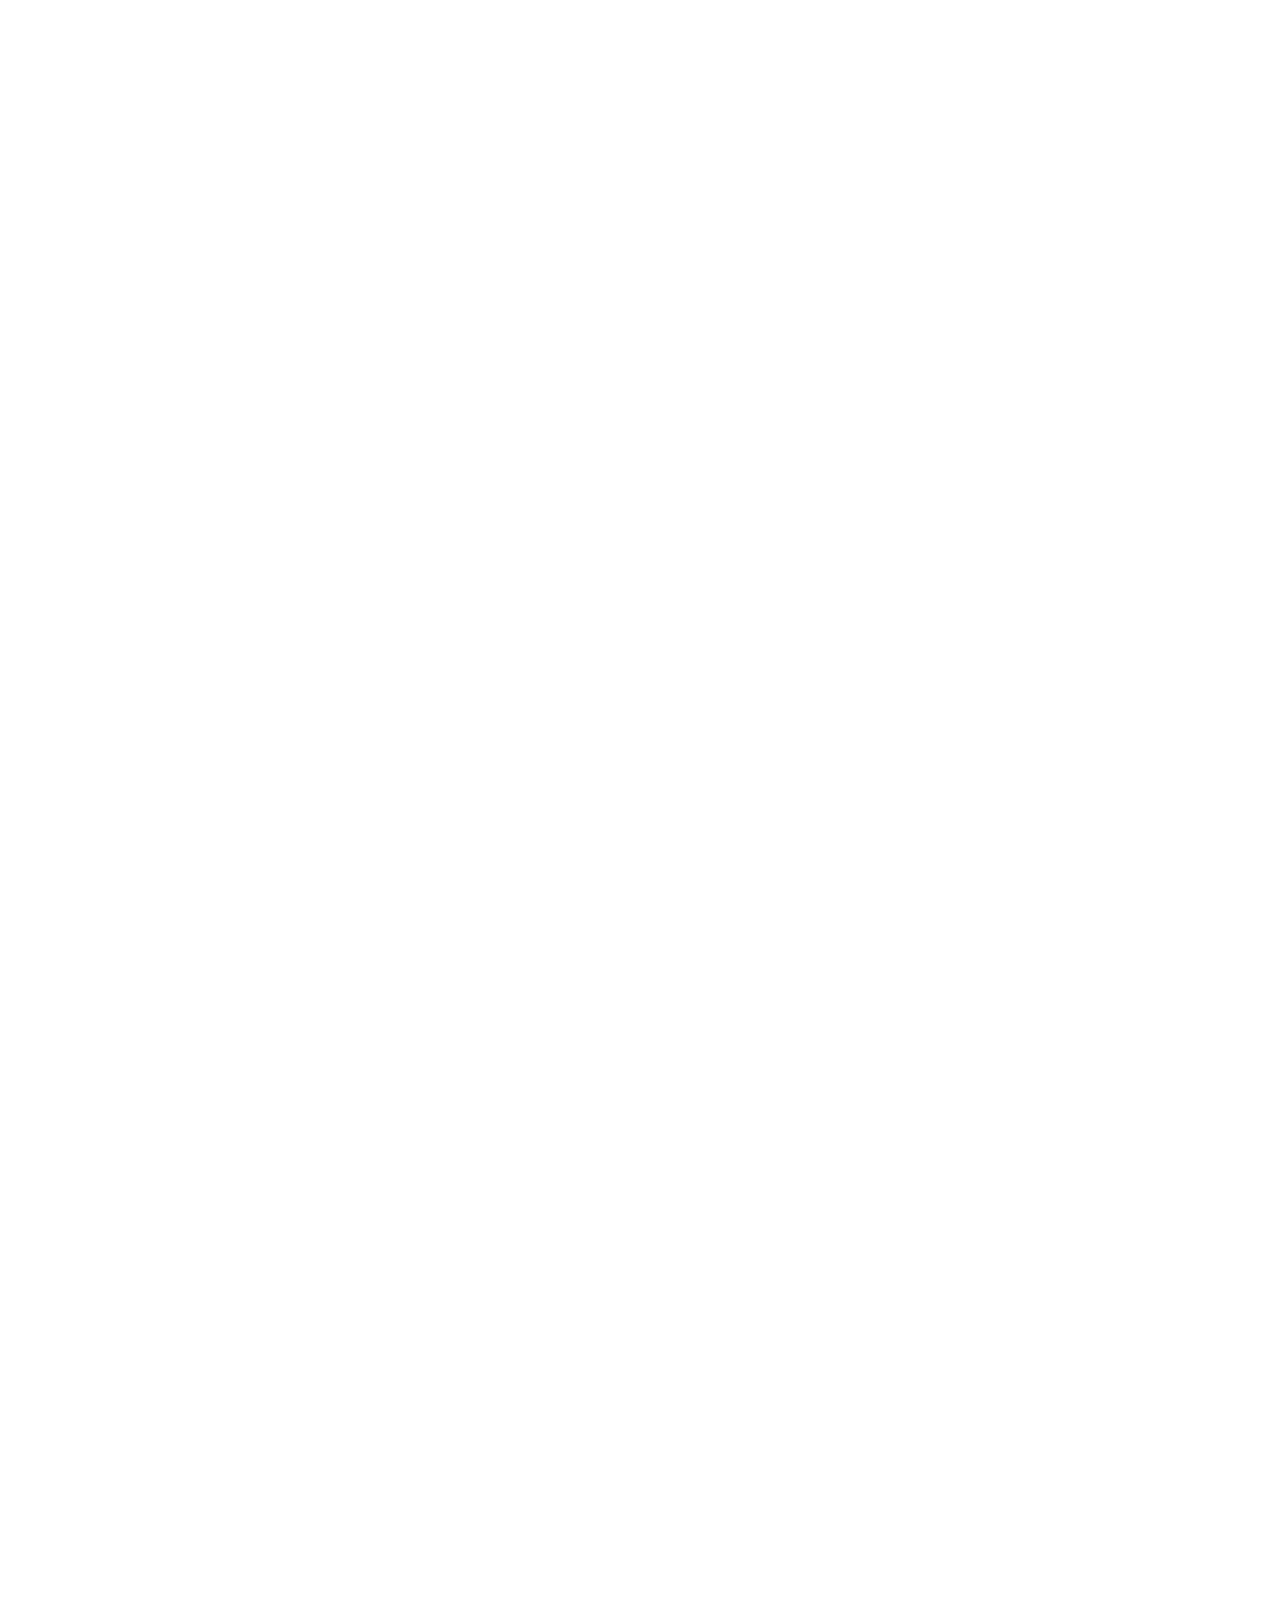
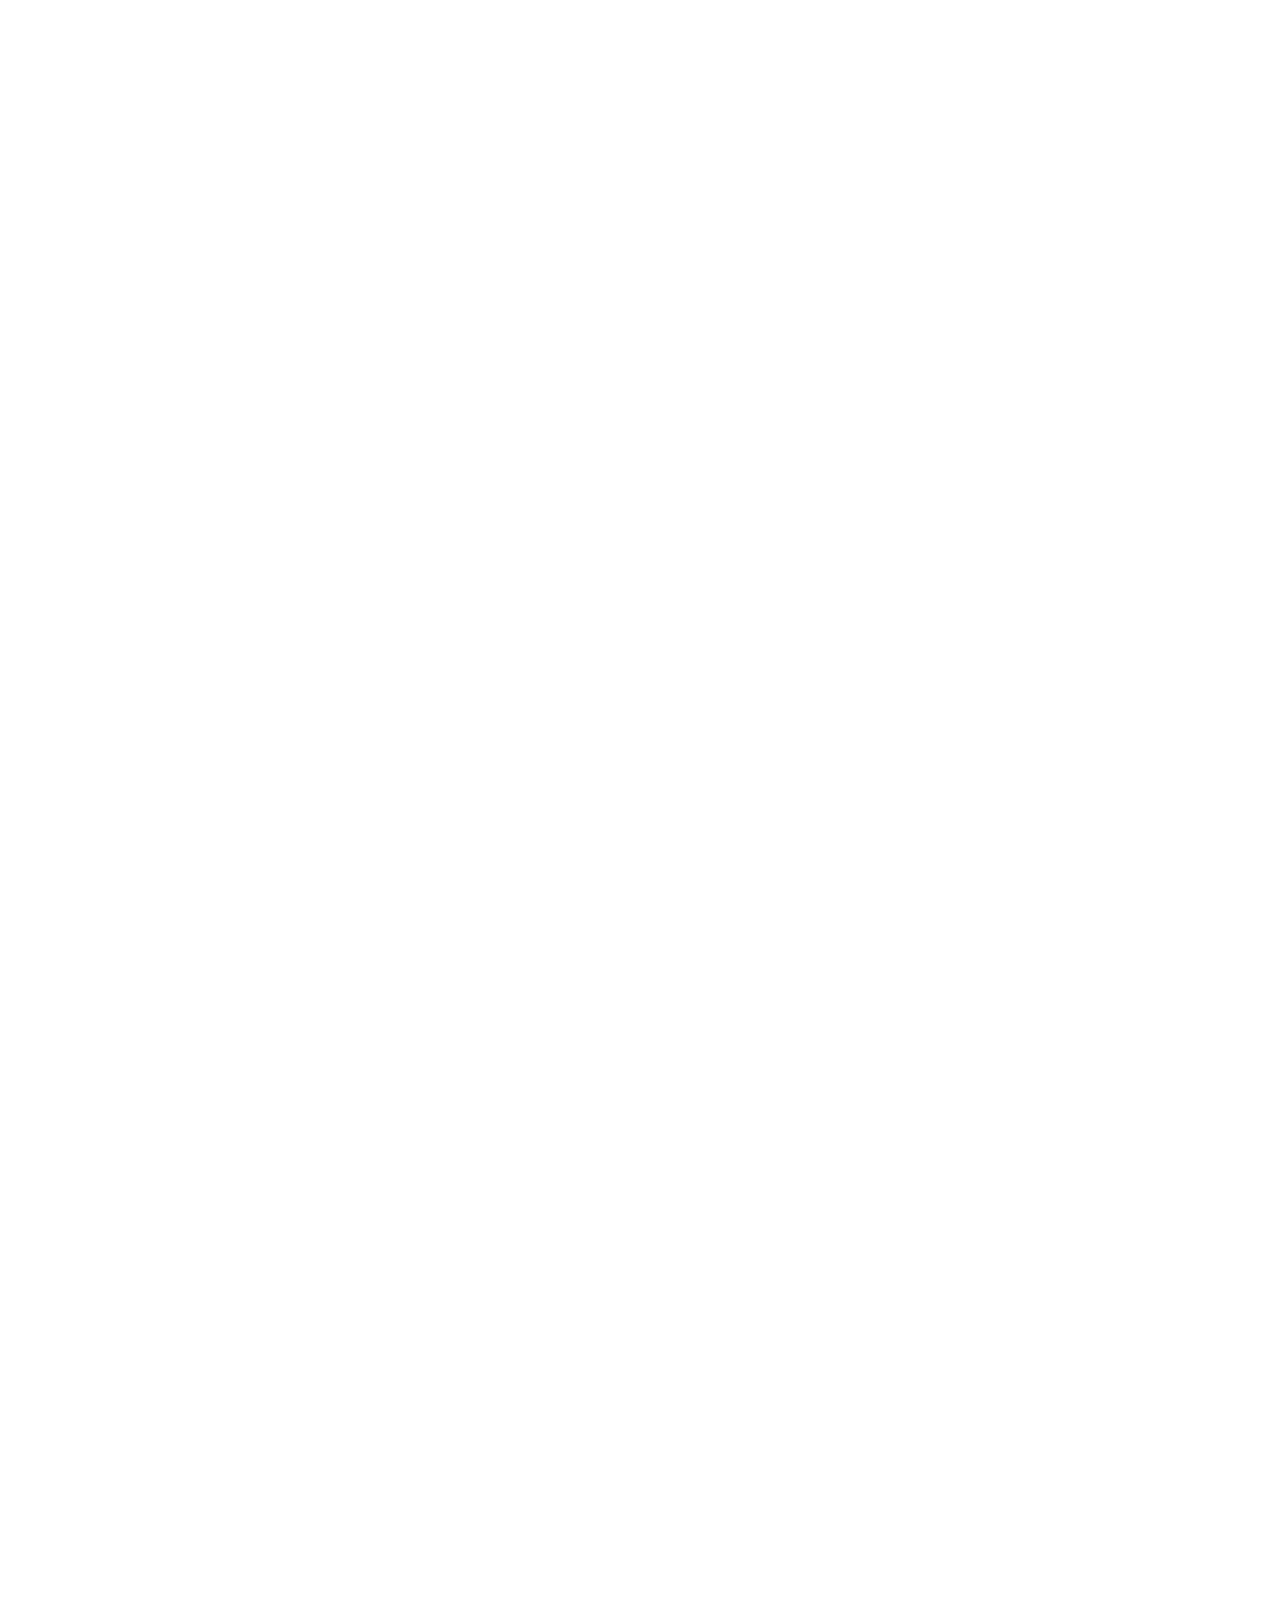
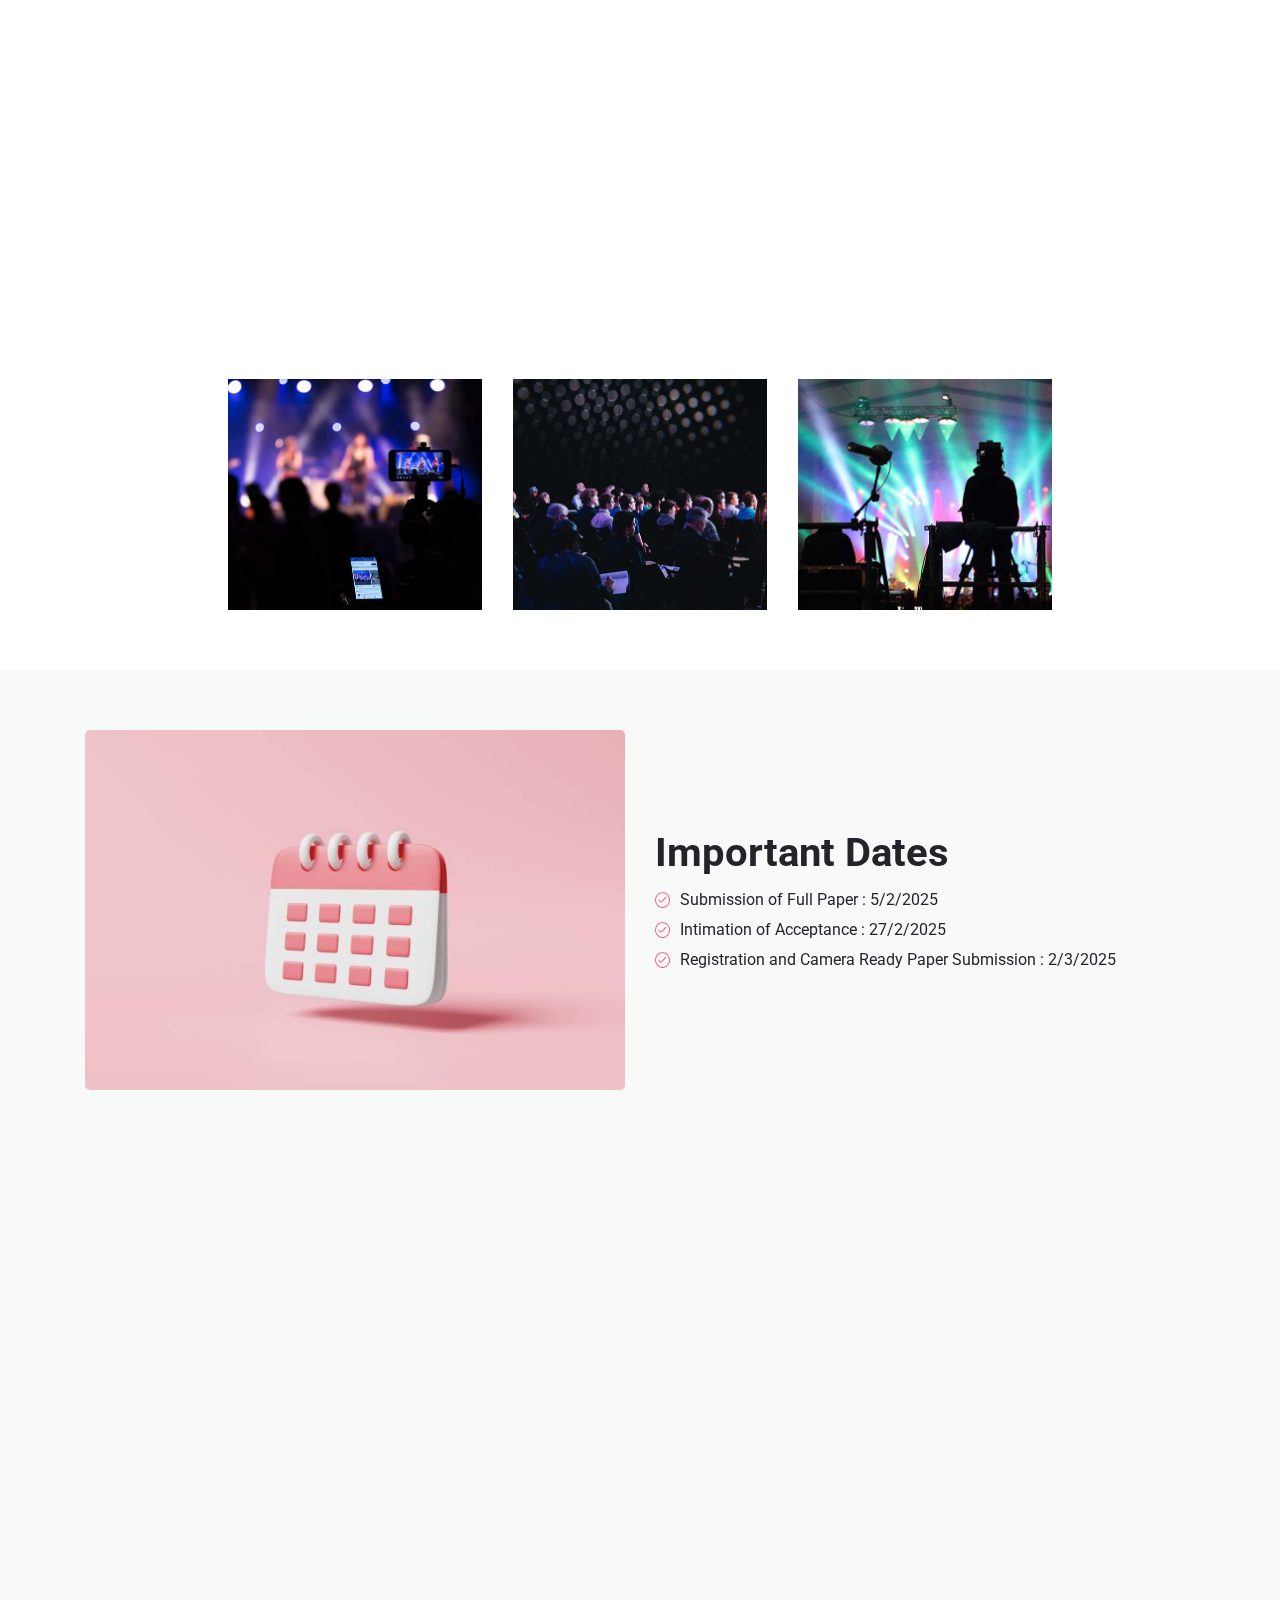
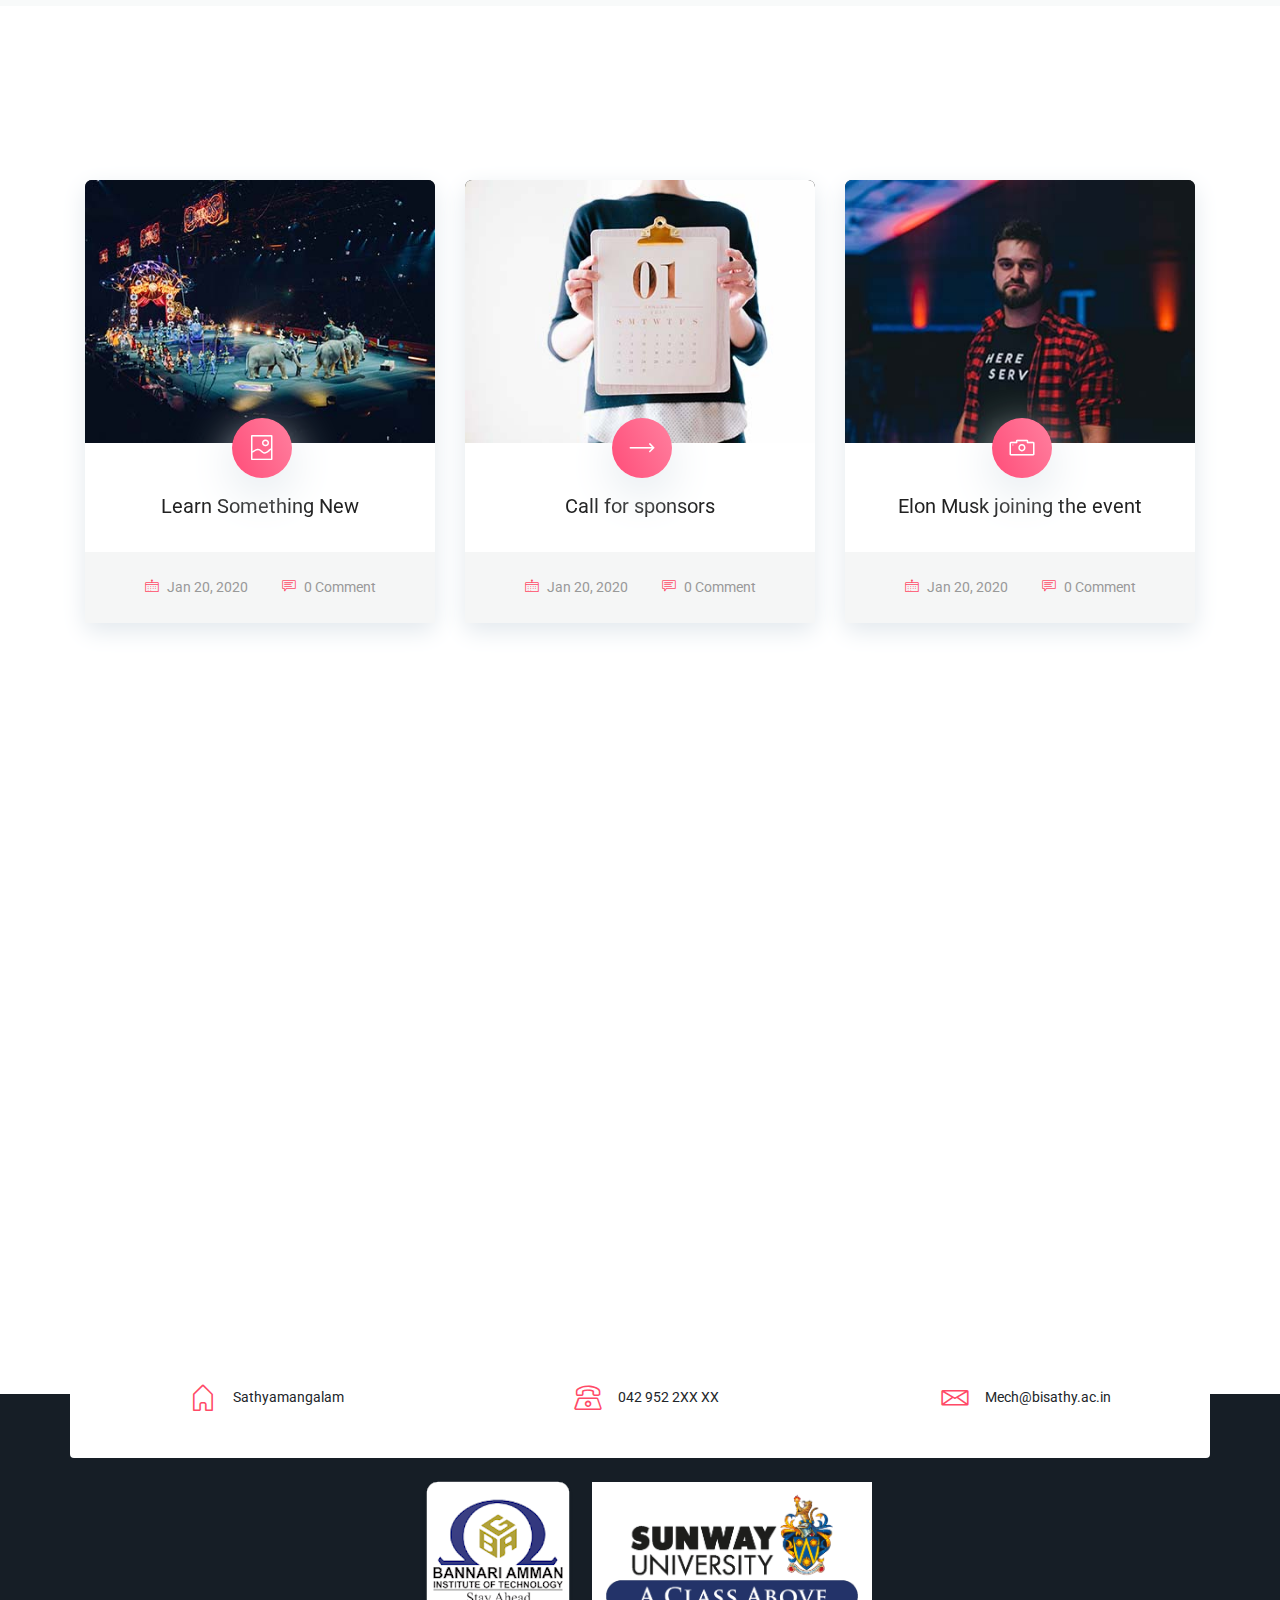
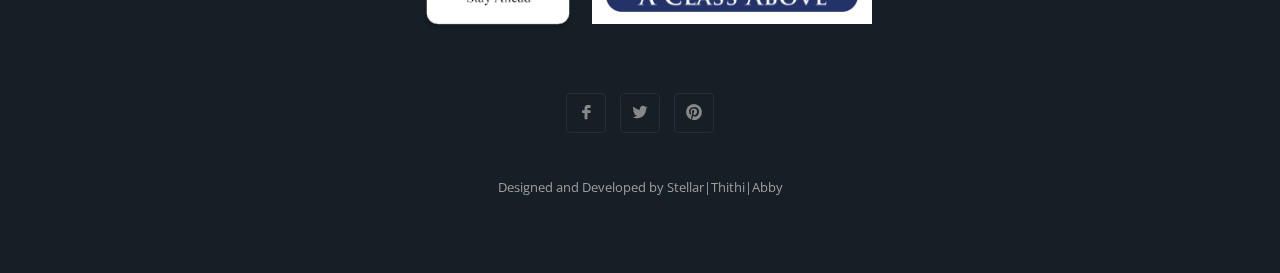
==== commit 51d60569: "abi work" ====
--- a/eventup-free-lite/index.html
+++ b/eventup-free-lite/index.html
@@ -1528,50 +1528,36 @@
           <div class="col-12">
             <div class="section-title-header text-center">
               <h2 class="section-title wow fadeInUp" data-wow-delay="0.2s">Organising Committee</h2>
-              <p>   </p>
-              <!-- <p class="wow fadeInDown" data-wow-delay="0.2s">Lorem ipsum dolor sit amet, in quodsi vulputate pro. Ius illum vocent mediocritatem an <br> cule dicta iriure at phaedrum.</p> -->
-            </div>
-          </div>
-        </div>
-        <div class="row justify-content-bt">
+              <p> </p>
+            </div>
+          </div>
+        </div>
+        <!-- Centering the two columns -->
+        <div class="row justify-content-center">
+          <!-- First Team Member -->
           <div class="col-lg-3 col-md-6 col-xs-12">
-            <!-- Team Item Starts -->
             <div class="team-item wow fadeInUp" data-wow-delay="0.2s">
-              <!-- <div class="team-img">
-                <img class="img-fluid" src="assets/img/Dr-Kumaresan-G.png" alt="">
-                <div class="team-overlay">
-                </div>
-              </div> -->
               <div class="info-text">
                 <h3>Dr. G. Kumaresan</h3>
                 <p>Professor & Head</p>
               </div>
             </div>
-            <!-- Team Item Ends -->
-          </div>
-
-          <div class="col-lg-3 col-md-6 col-xs-12">
-            <!-- Team Item Starts -->
+          </div>
+    
+          <!-- Second Team Member -->
+          <div class="col-lg-3 col-md-4 col-xs-6">
             <div class="team-item wow fadeInUp" data-wow-delay="0.4s">
-              <!-- <div class="team-img">
-                <img class="img-fluid" src="assets/img/team/team-02.jpg" alt="">
-                <div class="team-overlay">
-                </div>
-              </div> -->
               <div class="info-text">
                 <h3>Prof. Adarsh Kumar Pandey</h3>
                 <p>Deputy Dean <br>
                   Research Centre for Nano-Materials and Energy Technology </p>
               </div>
             </div>
-            <!-- Team Item Ends -->
-          </div>
-
-       
-          <div class="col-lg-3 col-md-6 col-xs-12">
-          </div>
-        
+          </div>
+        </div>
+      </div>
     </section>
+    
     <!-- Key note speakers -->
 
 
@@ -1679,20 +1665,20 @@
             <div class="section-title-header text-center">
               <h2 class="section-title wow fadeInUp" data-wow-delay="0.2s">Submission Fee</h2>
               <p>   </p>
-              <p class="wow fadeInDown" data-wow-delay="0.2s">Attractive Cash Prices & Certificates for <br>
-                Best Presentation & Innovative Research</p>
+              <!-- <p class="wow fadeInDown" data-wow-delay="0.2s">Attractive Cash Prices & Certificates for <br>
+                Best Presentation & Innovative Research</p> -->
             </div>
           </div>
         </div>
         <div class="row">
-          <div class="col-lg-4 col-md-6 col-xa-12 mb-3">
+          <!-- <div class="col-lg-4 col-md-6 col-xa-12 mb-3">
             <div class="price-block-wrapper wow fadeInLeft" data-wow-delay="0.2s">
               <div class="colmun-title">
                 <h5>Acadamecians</h5>
               </div>
               <div class="price">
                 <h2>Rs.1500</h2>
-                <span>Per Day</span>
+                <span>Per Day</span> -->
               <!-- </div>
               <div class="pricing-list">
                 <ul>
@@ -1703,21 +1689,22 @@
                   <li><i class="lni-close"></i><span class="text">Certificate</span></li>
                 </ul> -->
               </div>
-              <a class=" nav-link btn btn-common">Register </a>
-
-            </div>
-          </div>
-          <div class="col-lg-4 col-md-6 col-xa-12 mb-3">
+              <!-- <a class=" nav-link btn btn-common">Register </a> -->
+
+            </div>
+          </div>
+          <div class="col-lg-12 col-md-6 col-xa-12 mb-3">
             <div class="price-block-wrapper active wow fadeInUp" data-wow-delay="0.3s">
               <div class="colmun-title">
-                <h5>Research Scholar </h5>
-                <h5>&</h5>
-                <h5>Students</h5>
-              </div>
-              <div class="price">
+                <!-- <h5>Research Scholar </h5>
+                <h5>&</h5> -->
+                <h5>Submit the camera-ready paper through the EasyChair submission portal. Once the full paper is reviewed, the selection result will be communicated via email along with the registration link.</h5>
+              </div>
+              <!-- <div class="price">
                 <h2>Rs.1200</h2>
+                <p>  </p>
                 <span>Per Day</span>
-              </div>
+              </div> -->
               <!-- <div class="pricing-list">
                 <ul>
                   <li><i class="lni-check-mark-circle"></i><span class="text">Entrance</span></li>
@@ -1727,10 +1714,13 @@
                   <li><i class="lni-check-mark-circle"></i><span class="text">Certificate</span></li>
                 </ul>
               </div> -->
-              <a class="btn btn-common">Register</a>
-            </div>
-          </div>
-          <div class="col-lg-4 col-md-6 col-xa-12 mb-3">
+              <!-- <a class="btn btn-common">Register</a> -->
+              <a href="https://easychair.org/conferences?conf=icsmt2025" class="btn btn-common">Register</a>
+
+
+            </div>
+          </div>
+          <!-- <div class="col-lg-4 col-md-6 col-xa-12 mb-3">
             <div class="price-block-wrapper wow fadeInRight" data-wow-delay="0.4s">
               <div class="colmun-title">
                 <h5>Industrialists</h5>
@@ -1738,7 +1728,7 @@
               <div class="price">
                 <h2>Rs.2000</h2>
                 <span>Per Day</span>
-              </div>
+              </div> -->
               <!-- <div class="pricing-list">
                 <ul>
                   <li><i class="lni-check-mark-circle"></i><span class="text">Entrance</span></li>
@@ -1748,9 +1738,9 @@
                   <li><i class="lni-check-mark-circle"></i><span class="text">Certificate</span></li>
                 </ul>
               </div> -->
-              <a class="btn btn-common">Register</a>
-            </div>
-          </div>
+              <!-- <a class="btn btn-common">Register</a> -->
+            </div>
+          <!-- </div> -->
         </div>
       </div>
     </section>
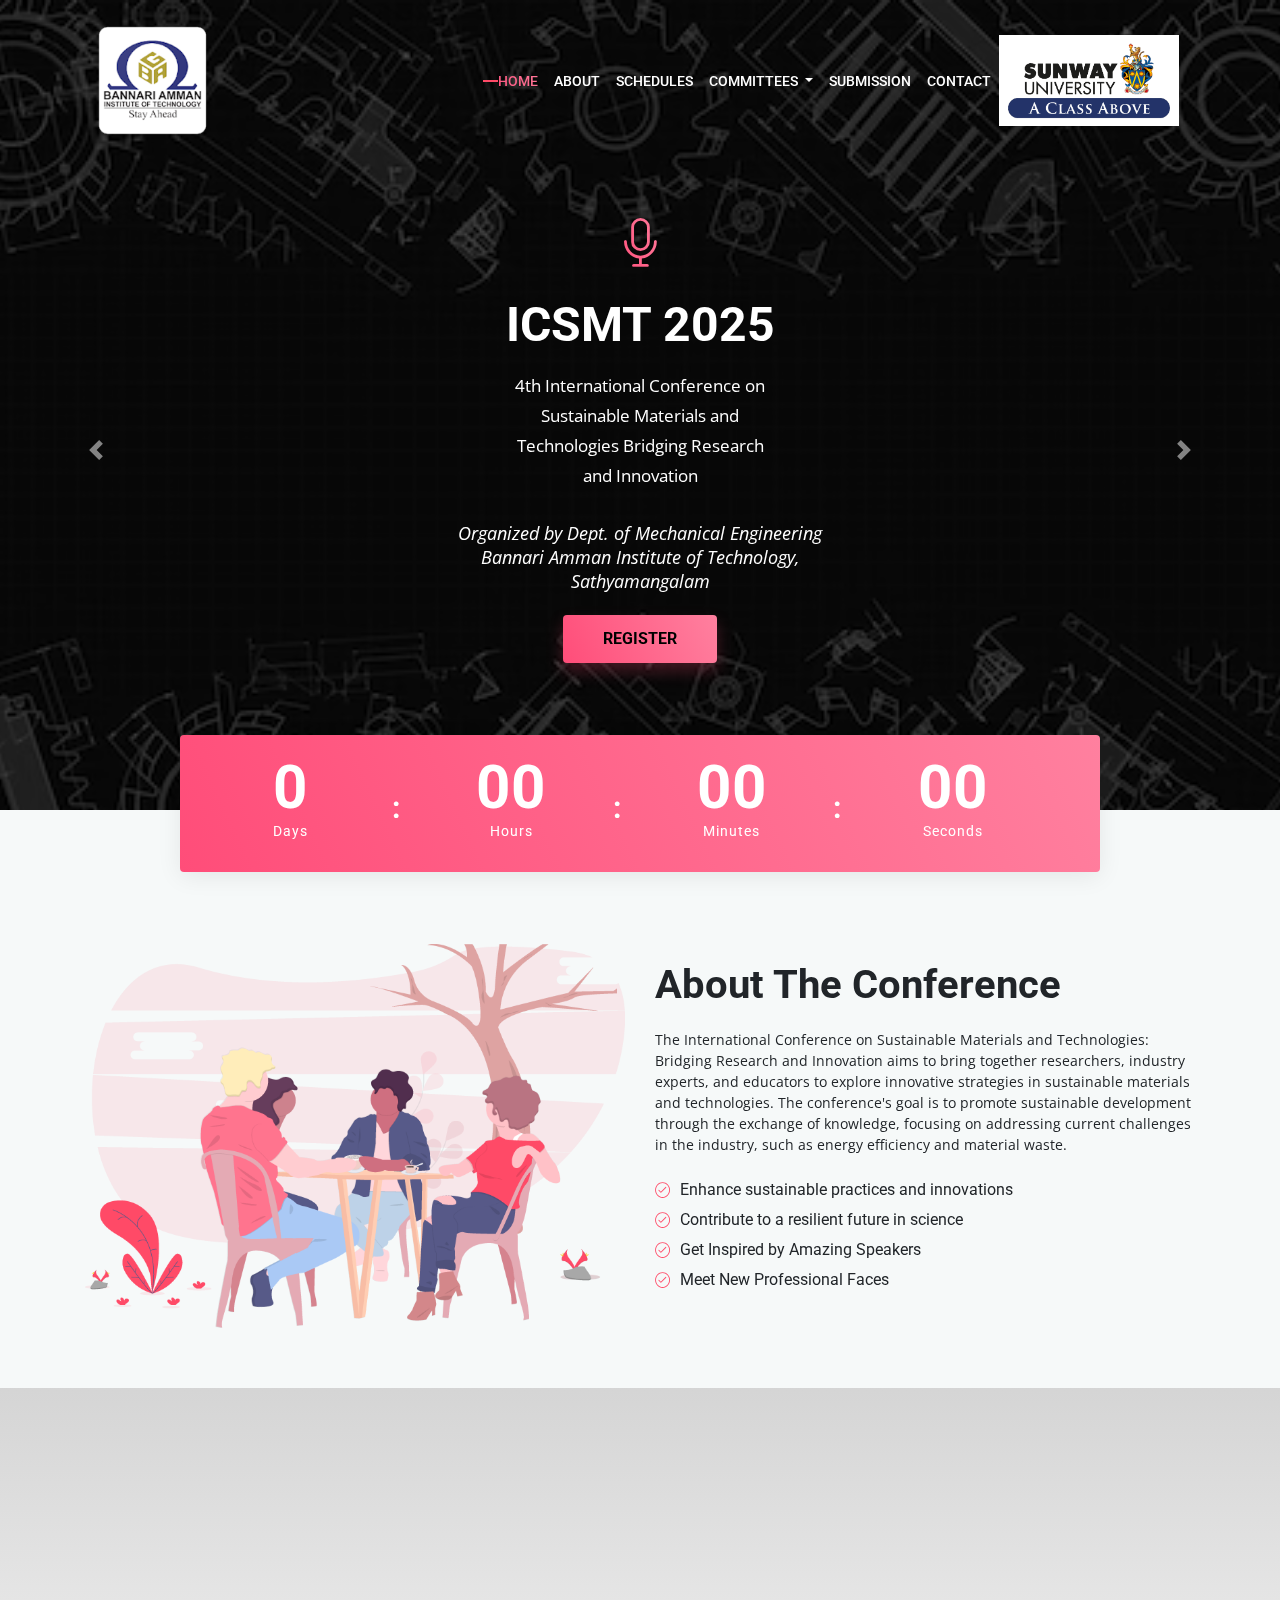
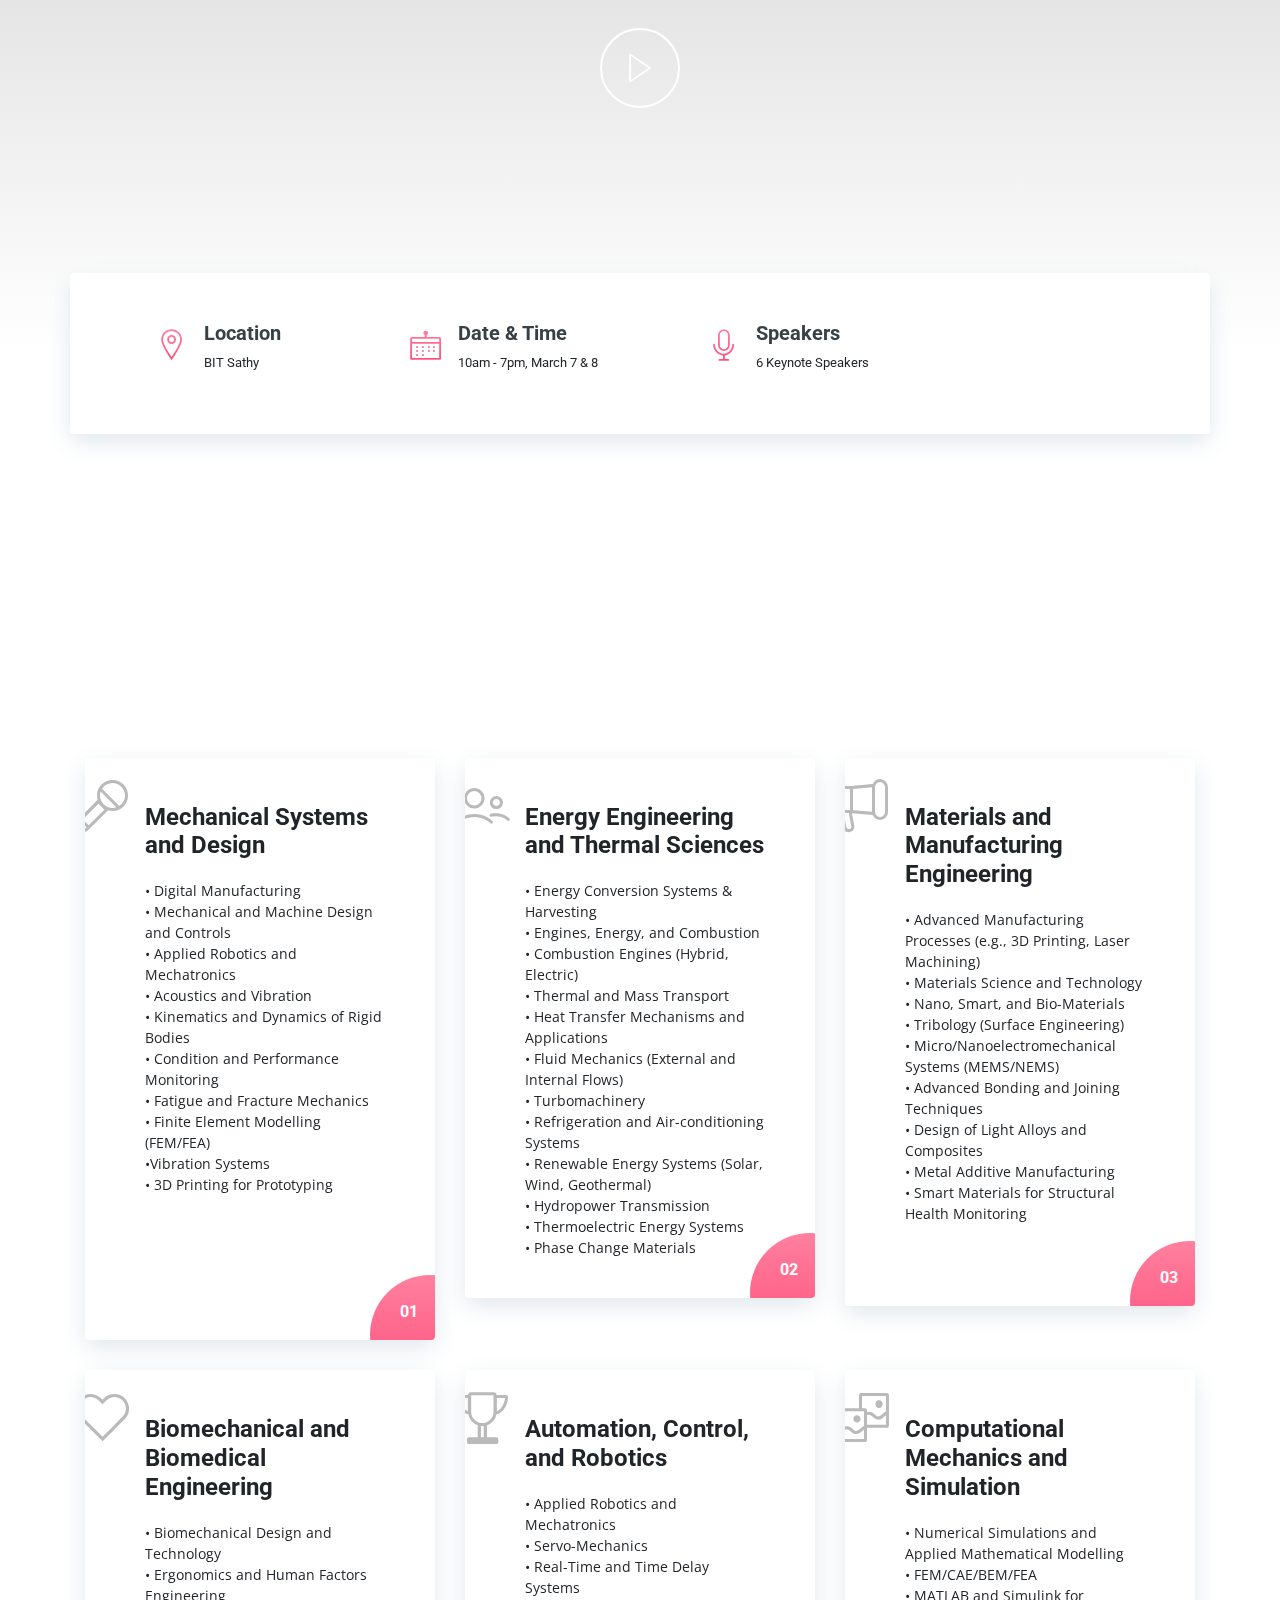
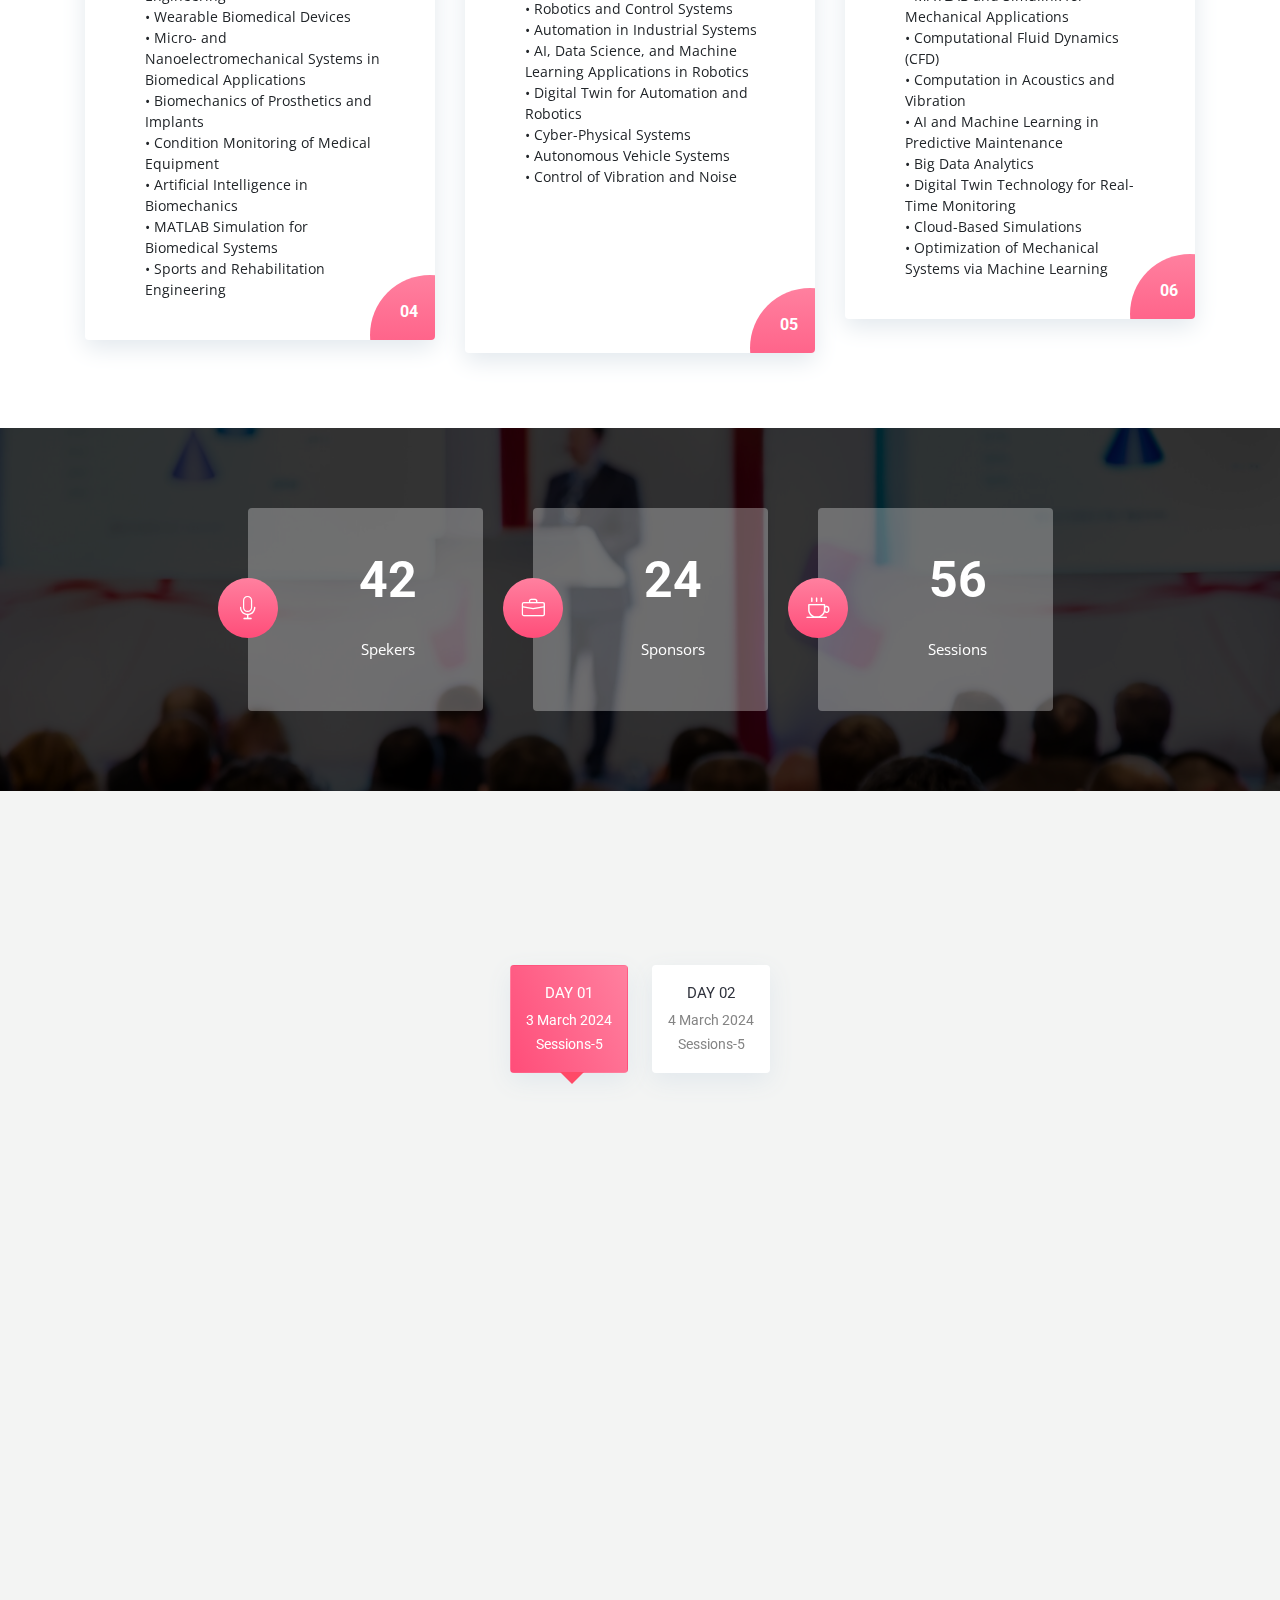
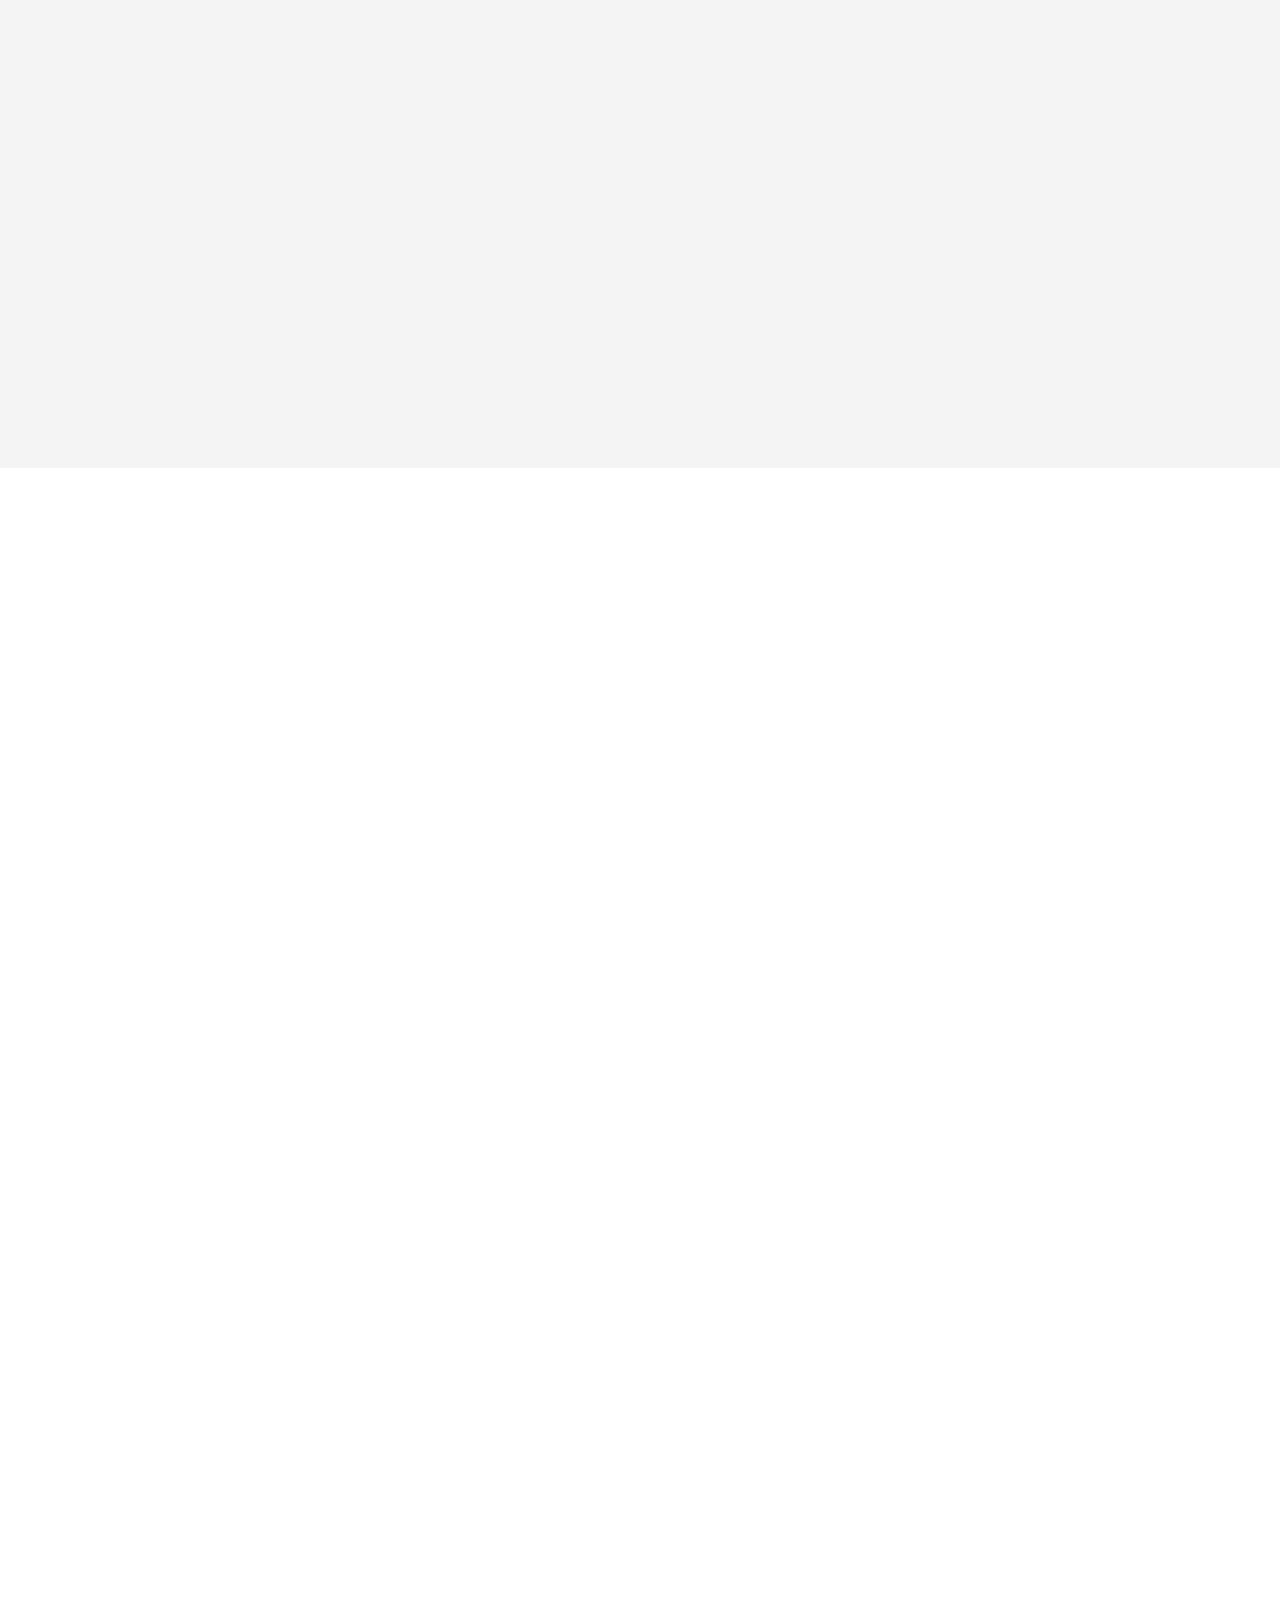
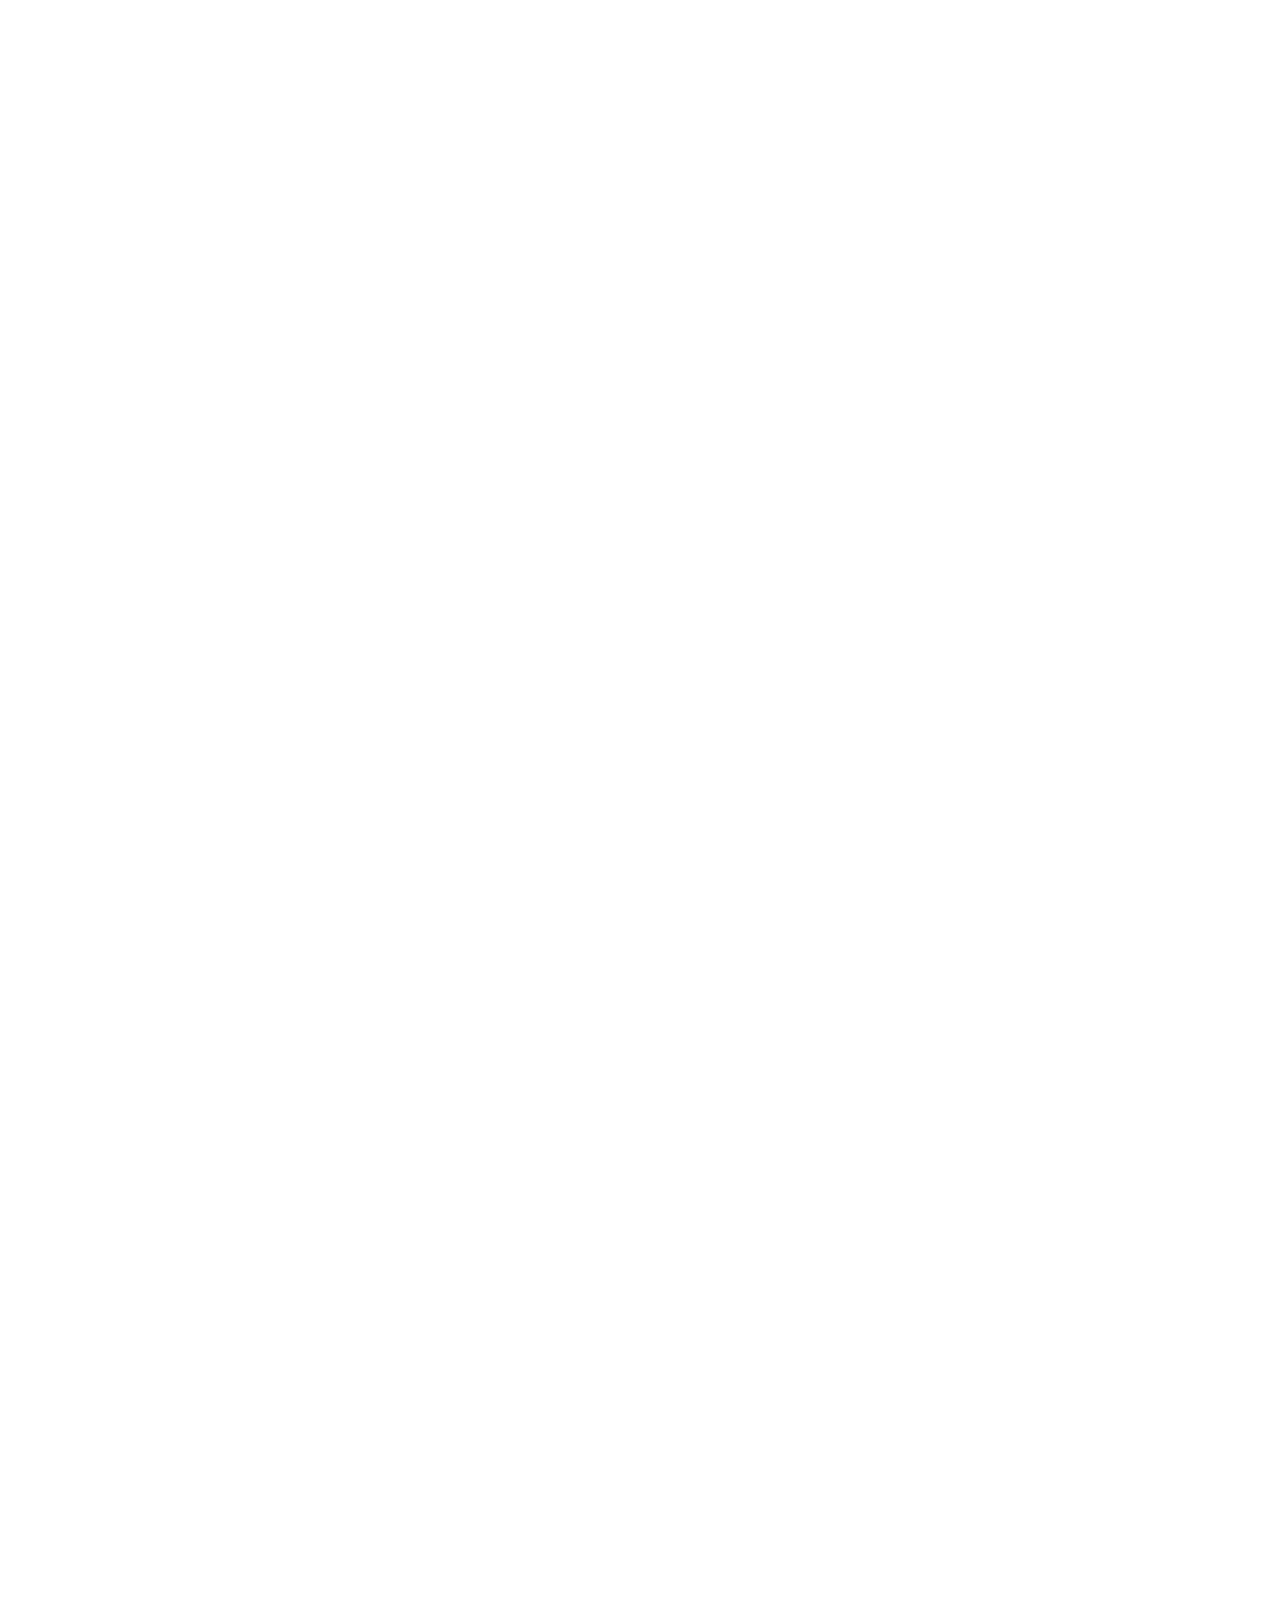
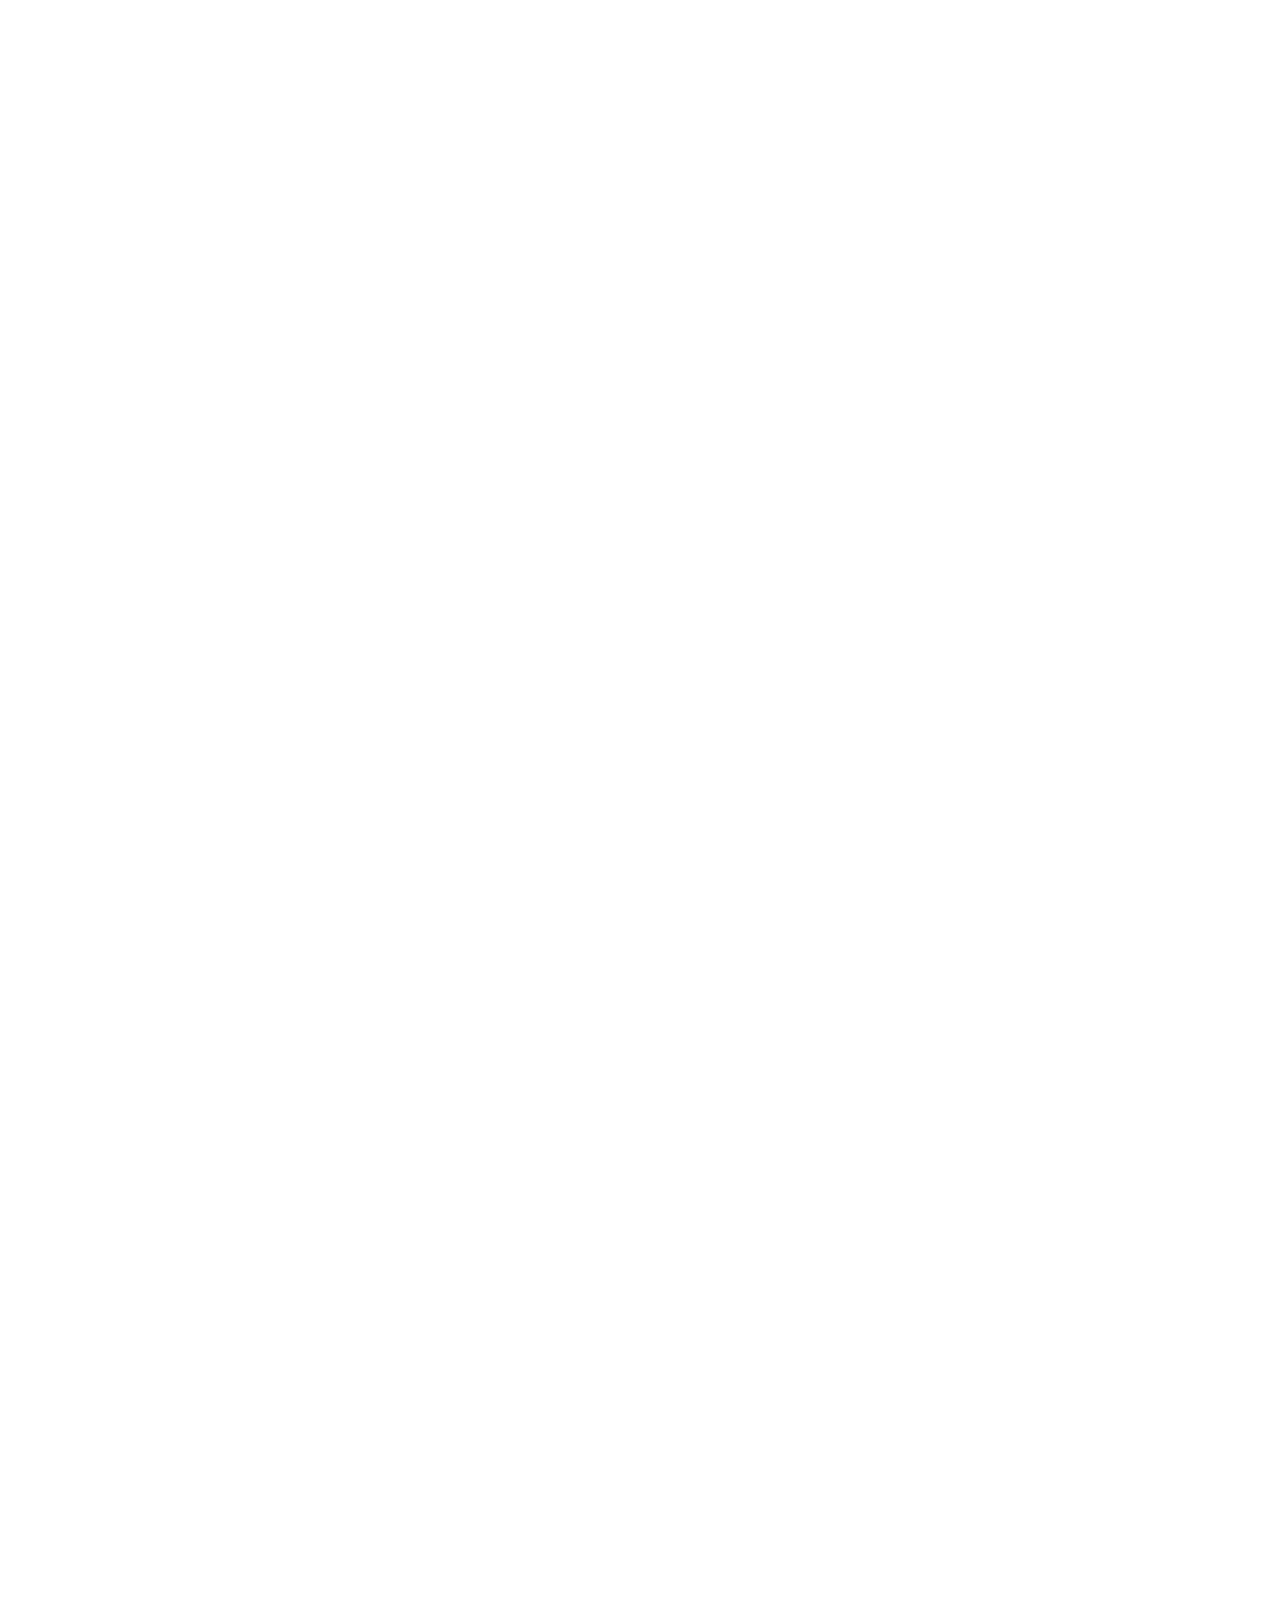
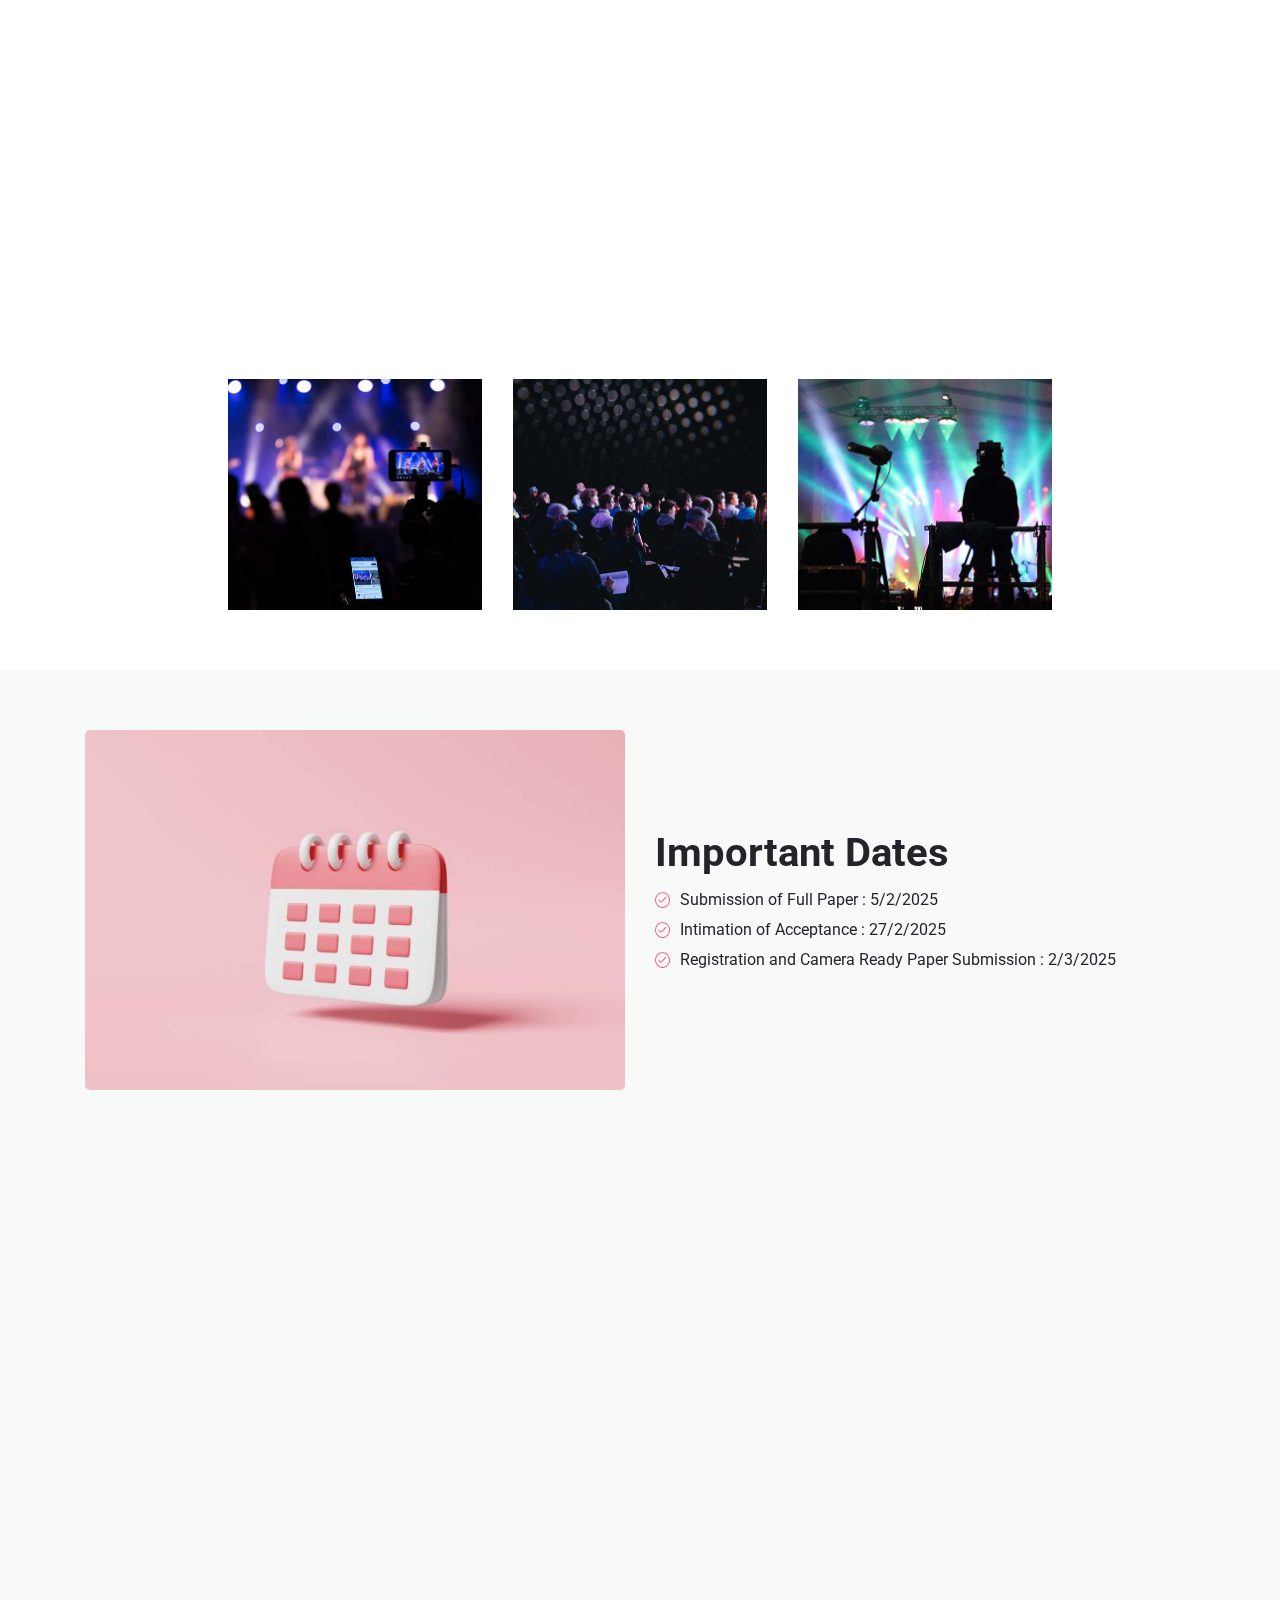
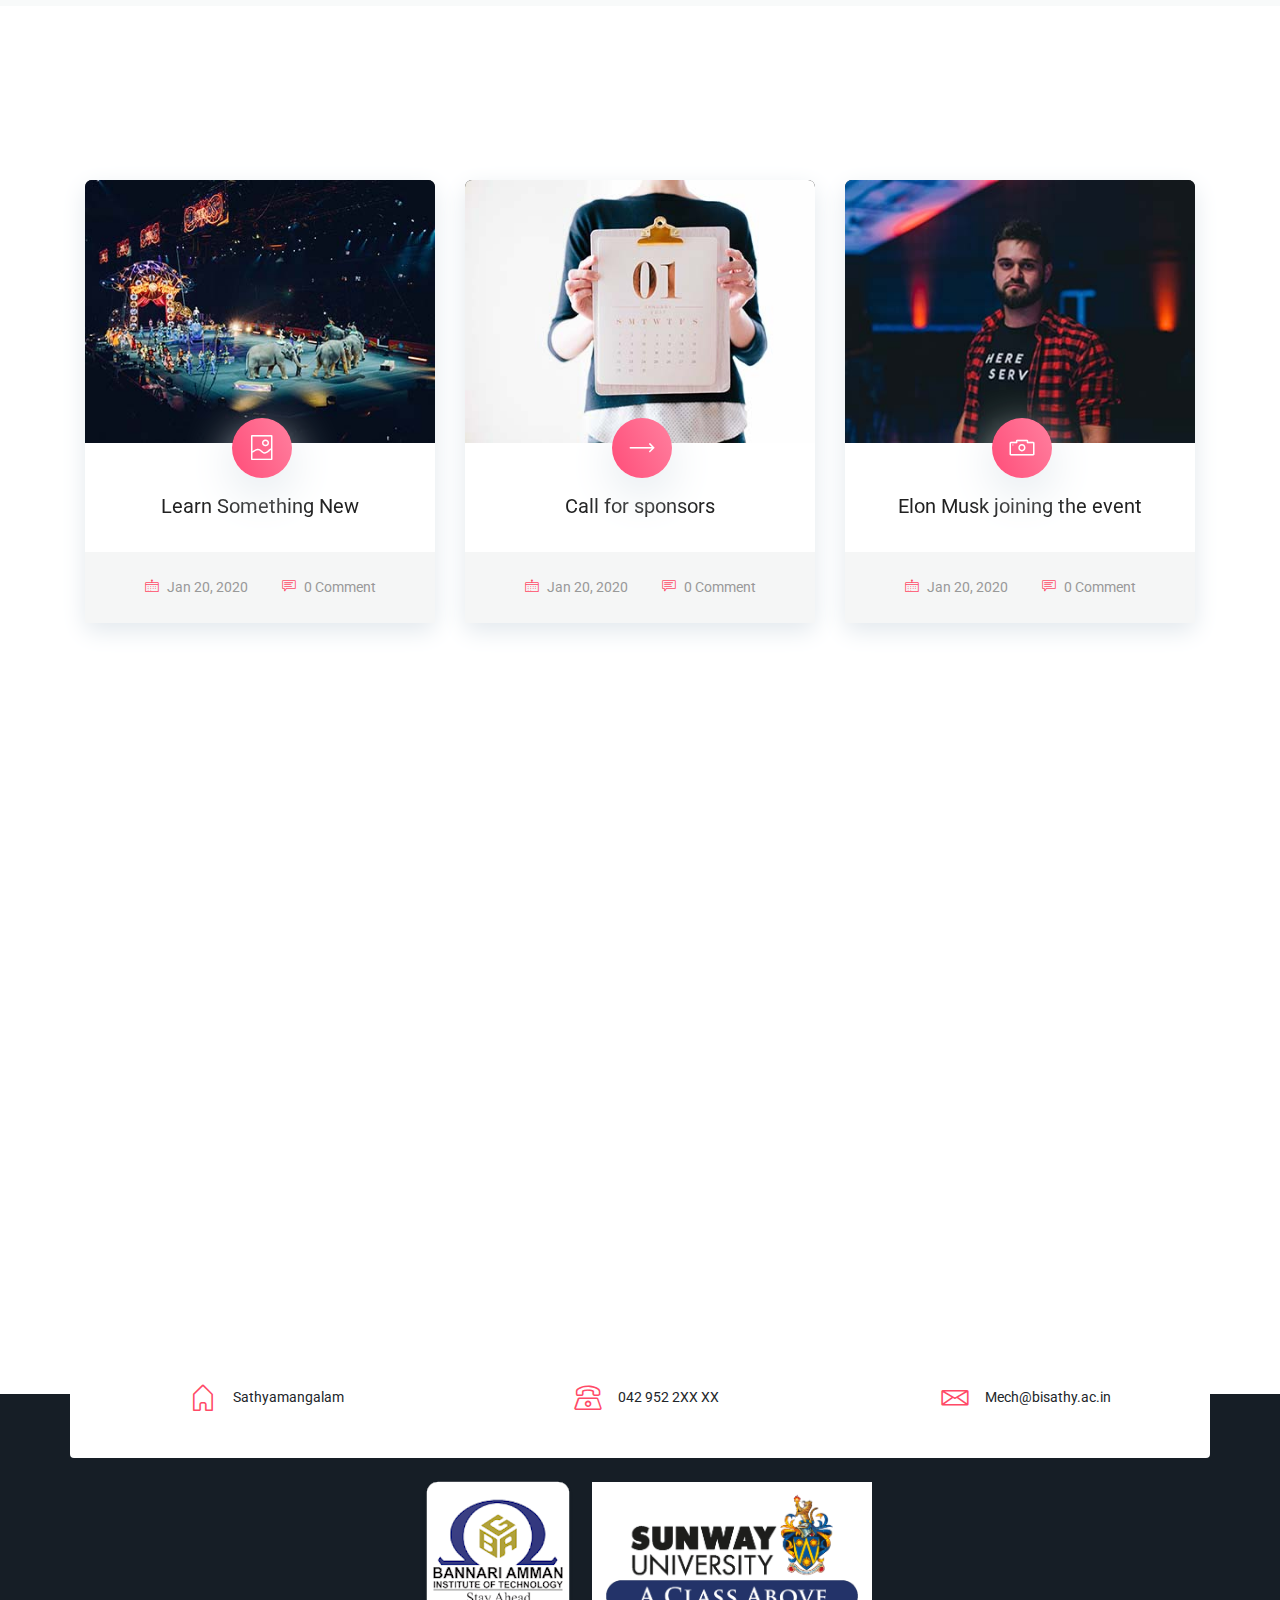
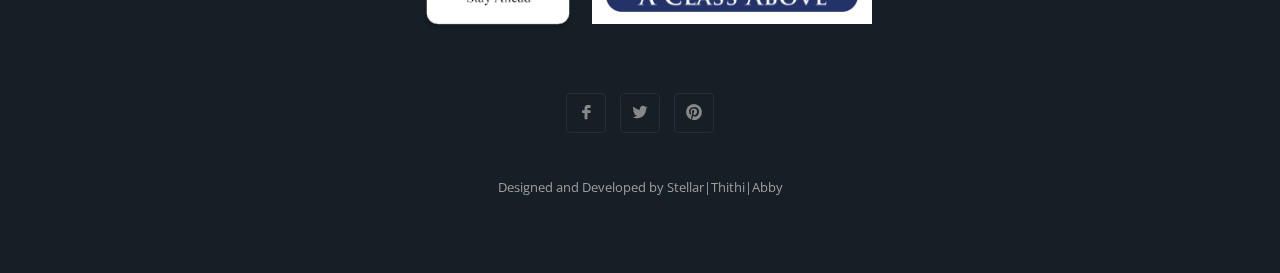
==== commit 6904dbee: "abi work" ====
--- a/eventup-free-lite/index.html
+++ b/eventup-free-lite/index.html
@@ -376,7 +376,7 @@
     <!-- Video Section Start -->
     <div class="ready-to-play">
       <video id="bgvid" class="stop" loop>
-        <source src="assets/video/event.webm" type="video/mp4">
+        <source src="assets/video/Event.webm" type="video/webm">
       </video>
       <div id="polina" class="video-text">
         <div class="tb-t">
